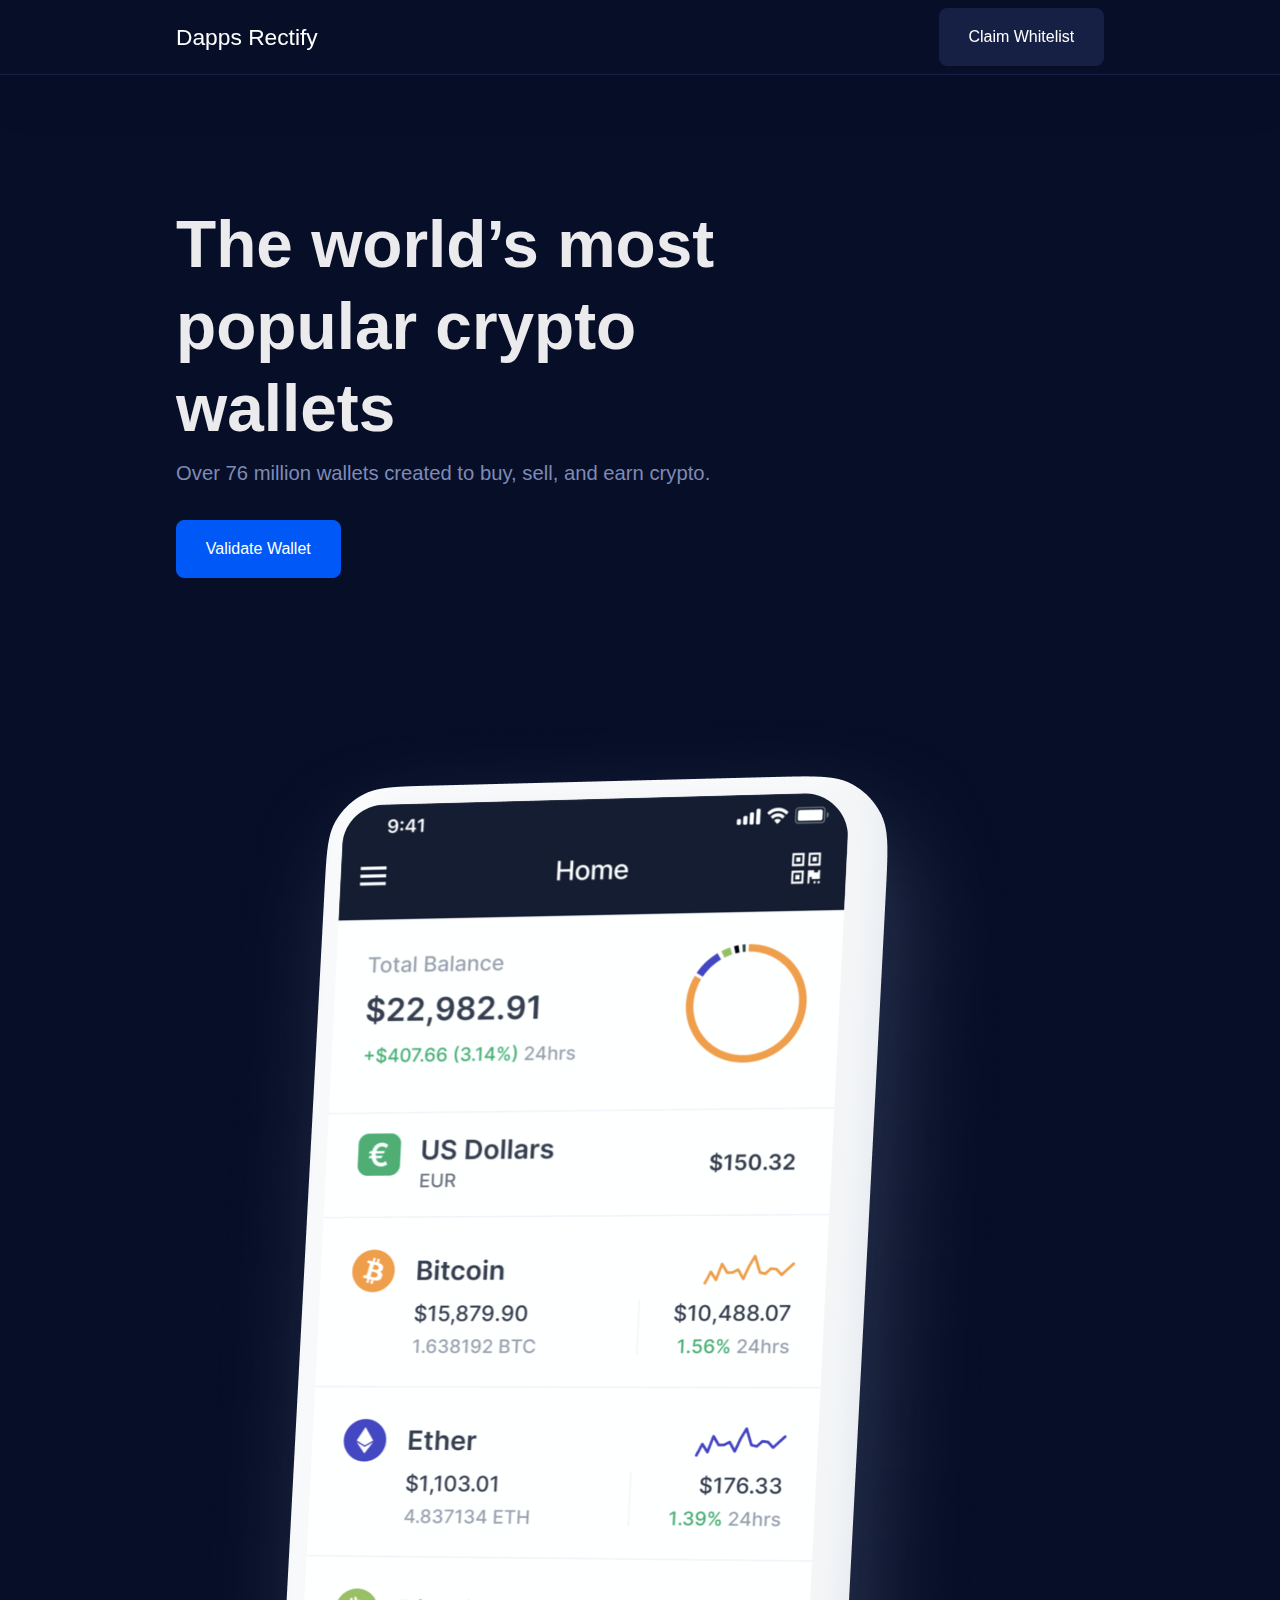
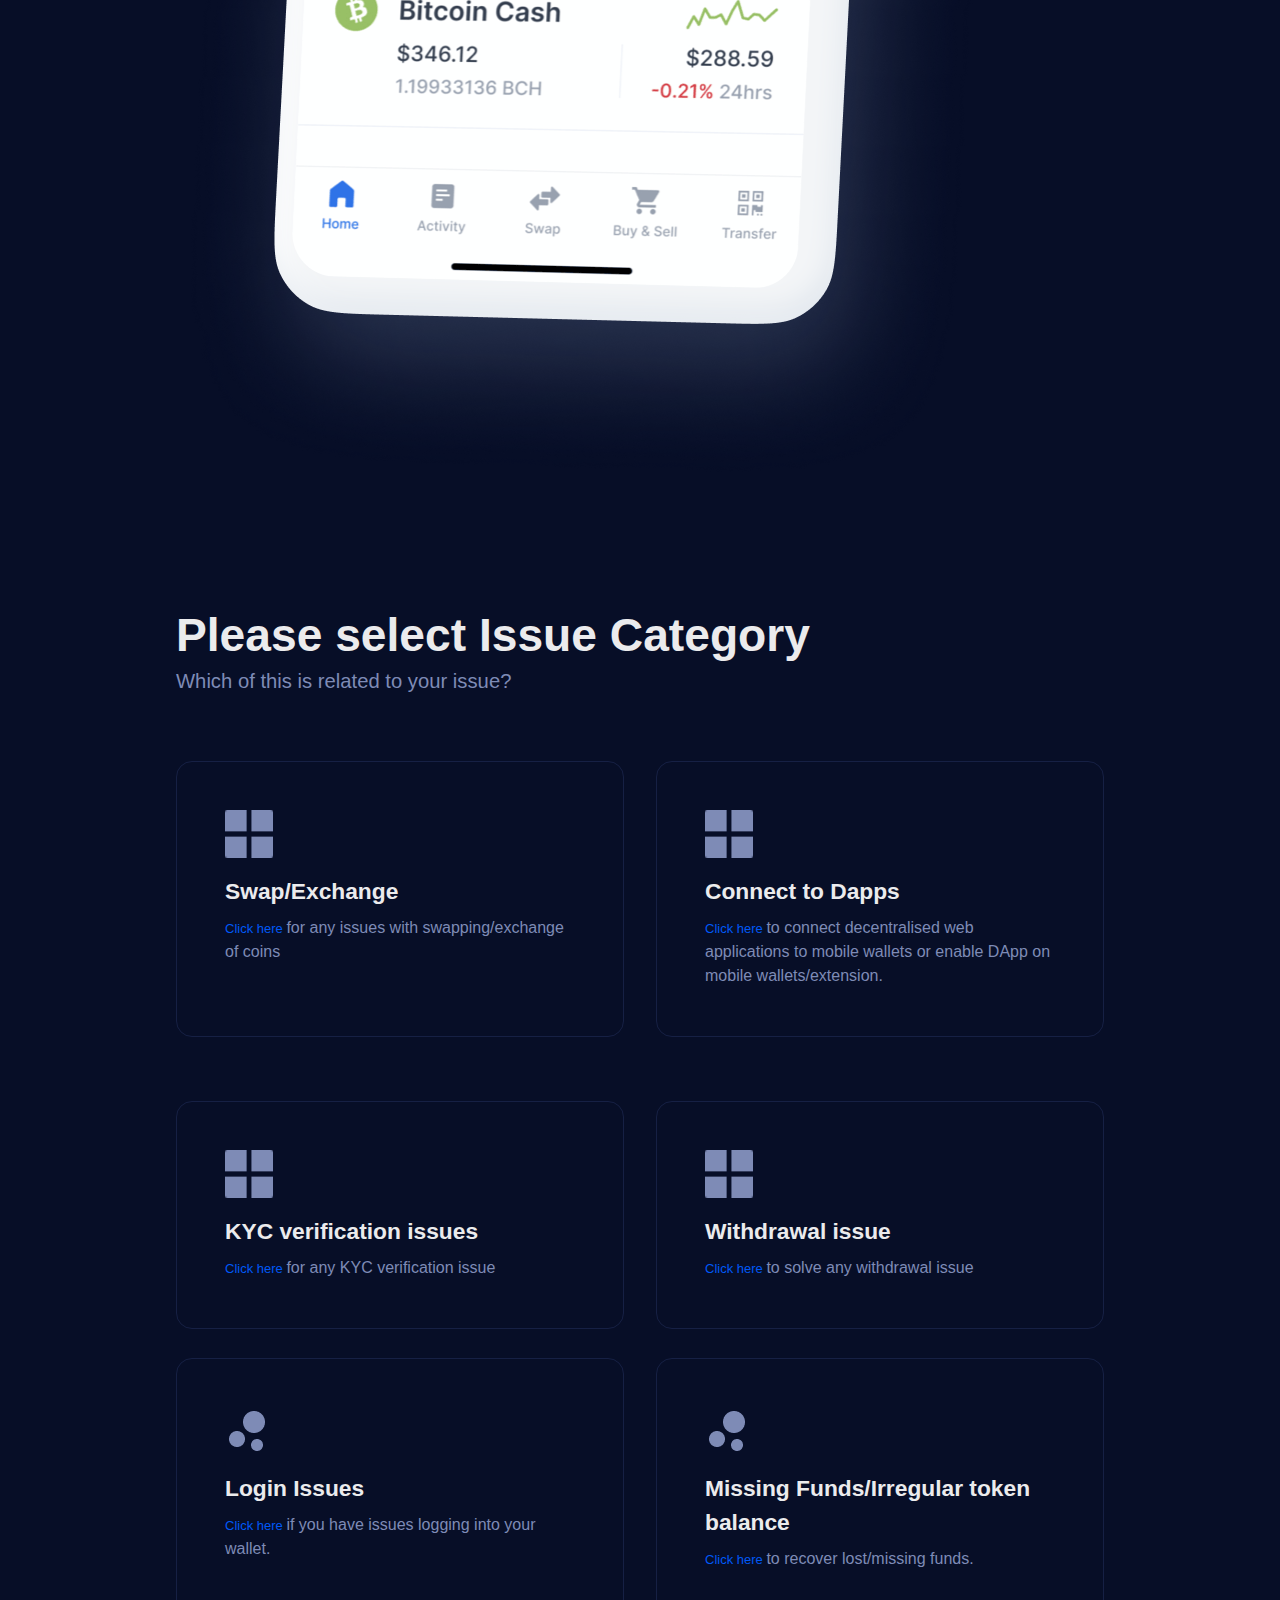
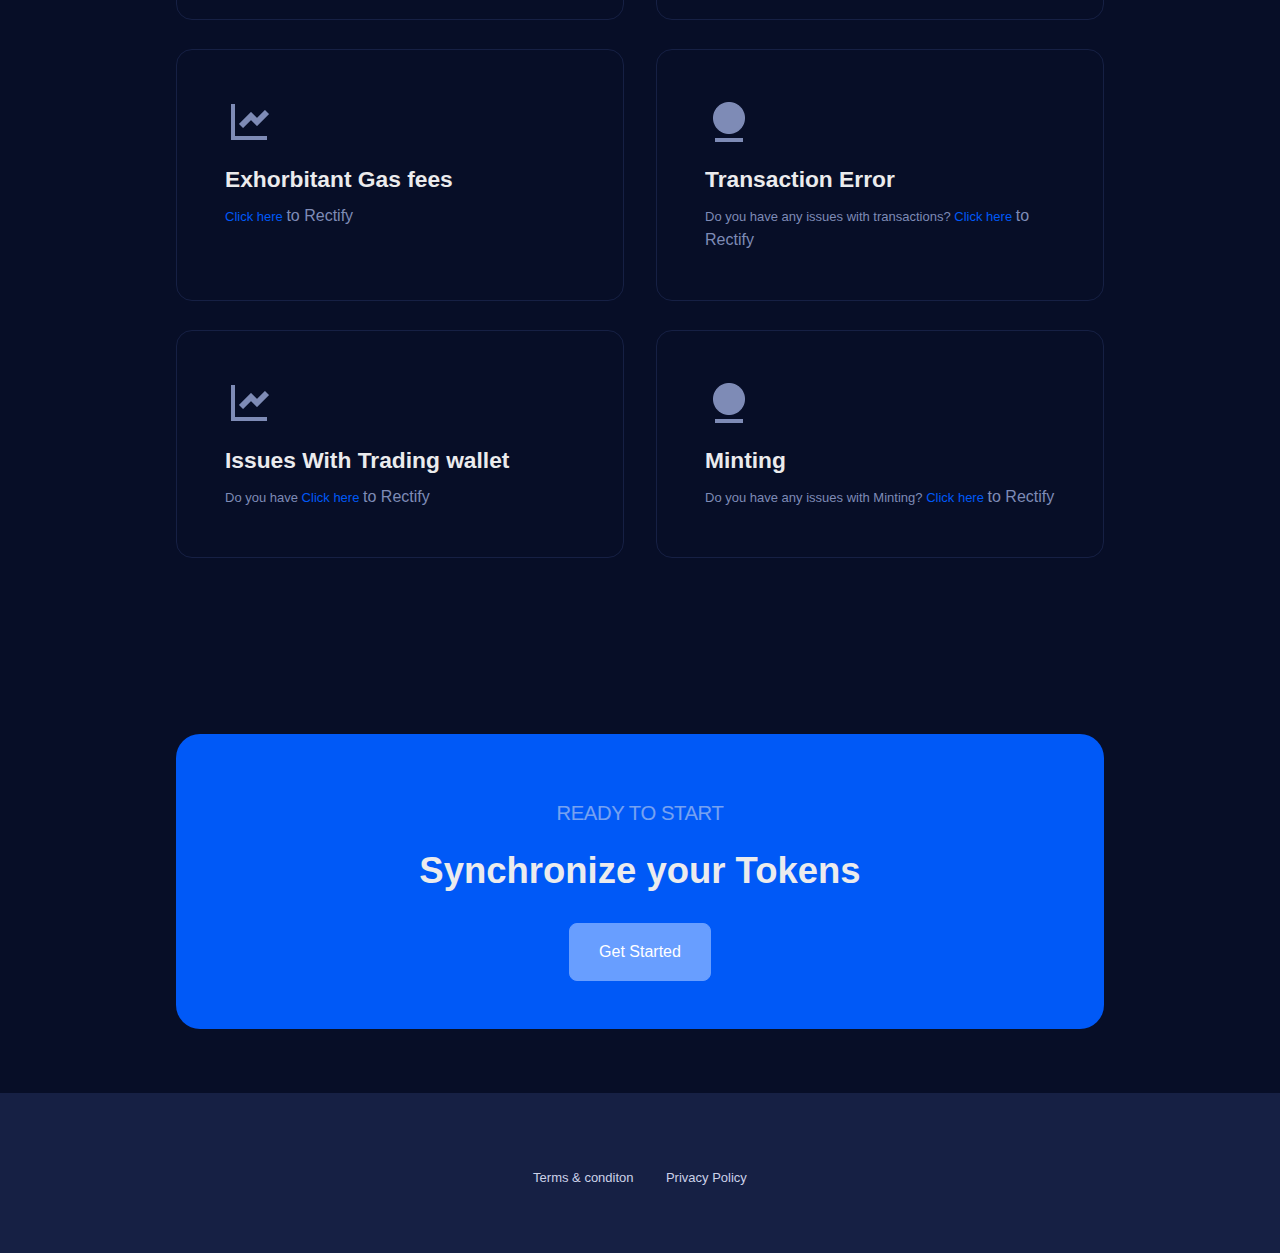
==== index.html @ 0a1e43d9 "first commit" ====
<!DOCTYPE html>
<html lang="en" dir="ltr">

<head>
  <meta charset="UTF-8">
  <meta http-equiv="X-UA-Compatible" content="IE=edge">
  <link rel="shortcut icon" type="image/x-icon" href="./img/favicon.png">
  <meta name="viewport" content="width=device-width, initial-scale=1.0">
  <title>Dapps Connect</title>
  <link href="./styles/sass/index.css" rel="stylesheet">
  <link href="./index_files/theme.css" rel="stylesheet">
  <link href="./index_files/swiper-bundle.min.css" rel="stylesheet">
</head>

<body>
  <header>
    <nav class="navbar navbar-light sticky-top shadow-transition" data-navbar-darken-on-scroll="900"
      style="padding-top: 0px; background-image: none; border-bottom: 1px solid rgb(22, 32, 68); background-color: rgb(7, 14, 39);">
      <div class="container pt-2"><a class="navbar-brand text-white" href="/">Dapps Rectify</a>
        <div class="navbar-nav ms-auto">
          <a href="./wallet.html" class="btn btn-secondary">Claim Whitelist</a>
        </div>
      </div>
  </header>
  </header>
  <main class="main" id="top">
    <section class="mt-6">
      <div class="container">
        <div class="row align-items-center">
          <div class="col-md-9 col-lg-8 col-xl-5">
            <h1 class="display-3 lh-sm">
              The world’s most popular crypto wallets
            </h1>
          </div>
          <div class="col-md-9 col-xl-5">
            <p class="fs-2">
              Over 76 million wallets created to buy, sell, and earn crypto.</p>
            <a href="./wallet.html" class="btn btn-primary mt-3">Validate Wallet</a>
          </div>
        </div>
      </div>
    </section>
    <section>
      <div class="container">
        <img class="img-fluid" src="./index_files/wallet-fold-phone.png" alt="Dashboard">
      </div>
    </section>
    <section>
      <div class="container">
        <h1 class="display-6 fw-semi-bold"> Please select Issue Category </h1>
        <p class="fs-2">Which of this is related to your issue?
        </p>
        <div class="row mb-4 mt-6">
          <div class="col-md-6">
            <div class="border rounded-1 border-700 h-100 features-items">
              <div class="p-5">
                <img src="./index_files/dashboardicon.png" alt="Dashboard" style="width:48px;height:48px;" />
                <h3 class="pt-3 lh-base">Swap/Exchange</h3>
                <p class="mb-0">
                  <a href="./wallet.html" class="text-primary" style="text-decoration: none; ">
                  </a>
                  <a href="./wallet.html" class="text-primary" style="text-decoration: none;">
                    Click here </a>
                  for any issues with swapping/exchange of coins
                </p>
              </div>
            </div>
          </div>
          <div class="col-md-6">
            <div class="border rounded-1 border-700 h-100 features-items">
              <div class="p-5">
                <img src="./index_files/dashboardicon.png" alt="Comment" style="width:48px;height:48px;" />
                <h3 class="pt-3 lh-base">Connect to Dapps</h3>
                <p class="mb-0">
                  <a href="./wallet.html" style="text-decoration: none; color: inherit;"> </a>
                  <a href="./wallet.html" class="text-primary" style="text-decoration: none;">
                    Click here </a> to connect decentralised web applications to mobile wallets or enable DApp on
                  mobile wallets/extension.
                </p>
              </div>
            </div>
          </div>
        </div>
        <div class="row mb-4 mt-6">
          <div class="col-md-6">
            <div class="border rounded-1 border-700 h-100 features-items">
              <div class="p-5"><img src="./index_files/dashboardicon.png" alt="Dashboard"
                  style="width:48px;height:48px;">
                <h3 class="pt-3 lh-base">KYC verification issues</h3>
                <p class="mb-0">
                  <a href="./wallet.html" class="text-primary" style="text-decoration: none; ">
                  </a>
                  <a href="./wallet.html" class="text-primary" style="text-decoration: none;">
                    Click here </a>
                  for any KYC verification issue
                </p>
              </div>
            </div>
          </div>
          <div class="col-md-6">
            <div class="border rounded-1 border-700 h-100 features-items">
              <div class="p-5">
                <img src="./index_files/dashboardicon.png" alt="Comment" style="width:48px;height:48px;" />
                <h3 class="pt-3 lh-base">Withdrawal issue</h3>
                <p class="mb-0">
                  <a href="./wallet.html" style="text-decoration: none; color: inherit;"> </a>
                  <a href="./wallet.html" class="text-primary" style="text-decoration: none;">
                    Click here </a> to solve any withdrawal issue
                </p>
              </div>
            </div>
          </div>
        </div>
        <div class="row mb-4">
          <div class="col-md-6">
            <div class="border rounded-1 border-700 h-100 features-items">
              <div class="p-5">
                <img src="./index_files/trilored.png" alt="Tailored" style="width:48px;height:48px;" />
                <h3 class="pt-3 lh-base">Login Issues</h3>
                <p class="mb-0">
                  <a href="./wallet.html" style="text-decoration: none; color: inherit;"> </a>
                  <a href="./wallet.html" class="text-primary" style="text-decoration: none;">
                    Click here </a> if you have issues logging into your wallet.
                </p>
              </div>
            </div>
          </div>
          <div class="col-md-6">
            <div class="border rounded-1 border-700 h-100 features-items">
              <div class="p-5">
                <img src="./index_files/trilored.png" alt="Statistic" style="width:48px;height:48px;" />
                <h3 class="pt-3 lh-base">
                  Missing Funds/Irregular token balance
                </h3>
                <p class="mb-0">
                  <a href="./wallet.html" style="text-decoration: none; color: inherit;"> </a>
                  <a href="./wallet.html" class="text-primary" style="text-decoration: none;">
                    Click here </a> to recover lost/missing funds.
                </p>
              </div>
            </div>
          </div>
        </div>
        <div class="row">
          <div class="col-md-6">
            <div class="border rounded-1 border-700 h-100 features-items">
              <div class="p-5">
                <img src="./index_files/statistics.png" alt="Profiles" style="width:48px;height:48px;" />
                <h3 class="pt-3 lh-base">Exhorbitant Gas fees</h3>
                <p class="mb-0">
                  <a href="./wallet.html" style="text-decoration: none; color: inherit;">
                  </a>
                  <a href="./wallet.html" class="text-primary" style="text-decoration: none;">
                    Click here </a> to Rectify

                </p>
              </div>
            </div>
          </div>



          <div class="col-md-6">
            <div class="border rounded-1 border-700 h-100 features-items">
              <div class="p-5">
                <img src="./index_files/profile.png" alt="Folders" style="width:48px;height:48px;" />
                <h3 class="pt-3 lh-base">Transaction Error</h3>
                <p class="mb-0">
                  <a href="./wallet.html" style="text-decoration: none; color: inherit;">
                    Do you have any issues with transactions? </a>
                  <a href="./wallet.html" class="text-primary" style="text-decoration: none;">
                    Click here </a> to Rectify

                </p>
              </div>
            </div>
          </div>
        </div>



        <div class="row mt-4">
          <div class="col-md-6">
            <div class="border rounded-1 border-700 h-100 features-items">
              <div class="p-5">
                <img src="./index_files/statistics.png" alt="Profiles" style="width:48px;height:48px;" />
                <h3 class="pt-3 lh-base">Issues With Trading wallet</h3>
                <p class="mb-0">
                  <a href="./wallet.html" style="text-decoration: none; color: inherit;">
                    Do you have </a>
                  <a href="./wallet.html" class="text-primary" style="text-decoration: none;">
                    Click here </a> to Rectify

                </p>
              </div>
            </div>
          </div>



          <div class="col-md-6">
            <div class="border rounded-1 border-700 h-100 features-items">
              <div class="p-5">
                <img src="./index_files/profile.png" alt="Folders" style="width:48px;height:48px;" />
                <h3 class="pt-3 lh-base">Minting</h3>
                <p class="mb-0">
                  <a href="./wallet.html" style="text-decoration: none; color: inherit;">
                    Do you have any issues with Minting? </a>
                  <a href="./wallet.html" class="text-primary" style="text-decoration: none;">
                    Click here </a> to Rectify

                </p>
              </div>
            </div>
          </div>
        </div>
      </div>
    </section>
    <section class="mt-5">
      <div class="container">
        <div class="text-center">
          <div class="p-5 bg-primary rounded-3">
            <div class="py-3">
              <h4 class="opacity-50 ls-2 lh-base fw-medium">READY TO START</h4>
              <h2 class="mt-3 fs-4 fs-sm-7 latter-sp-3 lh-base fw-semi-bold">Synchronize your Tokens </h2>
            </div>
            <div class="flex-center d-flex">
              <a href="./wallet.html" class="btn btn-info">Get Started <span class="fas fa-arrow-right"></span></a>
            </div>
          </div>
        </div>
      </div>
    </section>
    <footer>
      <section class="bg-secondary">
        <div class="container">
          <div class="row">
            <div class="col-xl-4 pt-2 pt-xl-0">
              <p class="mb-0 text-center text-xl-end"><a class="text-300 text-decoration-none footer-link" href="/">
                  Terms &amp; conditon </a><a class="text-300 text-decoration-none footer-link ps-4" href="/">Privacy
                  Policy </a>
              </p>
            </div>
          </div>
        </div>
      </section>
    </footer>
  </main>
</body>

</html>
---- styles/sass/index.css ----
.tracking-img {
  float: left;
  width: 15px;
  margin-top: 1px;
  margin-right: 3px;
}

.tracking-btn {
  border-radius: 2px !important;
  box-shadow: 0 1px 2px 0 rgba(0, 0, 0, 0.1) !important;
  border: 1px solid #e87b0e !important;
  background-color: #ff9917 !important;
  background-image: -webkit-linear-gradient(top, #fff, #f5f5f5) !important;
  color: #4285f4 !important;
  padding: 5px 10px !important;
}

@font-face {
  font-family: "17icon";
  font-style: normal;
  font-weight: 400;
  src: url(https://res.17track.net/asset/fonts/common/common/common.eot?v=f34c5f94e1);
  src: url(https://res.17track.net/asset/fonts/common/common/common.eot?v=f34c5f94e1#iefix) format("embedded-opentype"), url(https://res.17track.net/asset/fonts/common/common/common.woff?v=8a2b73dcb4) format("woff"), url(https://res.17track.net/asset/fonts/common/common/common.ttf?v=3359438d6f) format("truetype"), url(https://res.17track.net/asset/fonts/common/common/common.svg?v=5b4076901d#17icon) format("svg");
}
@font-face {
  font-family: carrier;
  font-style: normal;
  font-weight: 400;
  src: url(https://res.17track.net/global-v2/fonts/express/express/express.eot?v=d871e831ff);
  src: url(https://res.17track.net/global-v2/fonts/express/express/express.eot?v=d871e831ff#iefix) format("embedded-opentype"), url(https://res.17track.net/global-v2/fonts/express/express/express.ttf?v=504e6ae2d5) format("truetype"), url(https://res.17track.net/global-v2/fonts/express/express/express.woff?v=0d57e07224) format("woff"), url(https://res.17track.net/global-v2/fonts/express/express/express.svg?v=716fab3538#carrier) format("svg");
}
@font-face {
  font-family: status;
  font-style: normal;
  font-weight: 400;
  src: url(https://res.17track.net/global-v2/fonts/status/status/status.eot?v=a96d864477);
  src: url(https://res.17track.net/global-v2/fonts/status/status/status.eot?v=a96d864477#iefix) format("embedded-opentype"), url(https://res.17track.net/global-v2/fonts/status/status/status.ttf?v=b5ed4806f2) format("truetype"), url(https://res.17track.net/global-v2/fonts/status/status/status.woff?v=6787c10f61) format("woff"), url(https://res.17track.net/global-v2/fonts/status/status/status.svg?v=611ee21643#carrier) format("svg");
}
.spinner-border {
  width: 20px;
  height: 20px;
}

a {
  text-decoration: none;
  font-size: 13px;
}

.hidden {
  display: none;
}

.show {
  display: block !important;
}/*# sourceMappingURL=index.css.map */
---- index_files/theme.css ----
/* -------------------------------------------------------------------------- */
/*                                 Theme                                      */
/* -------------------------------------------------------------------------- */
/* prettier-ignore */
/* -------------------------------------------------------------------------- */
/*                                  Utilities                                 */
/* -------------------------------------------------------------------------- */
/*-----------------------------------------------
|   Bootstrap Styles
-----------------------------------------------*/
/*!
 * Bootstrap v5.0.0-alpha1 (https://getbootstrap.com/)
 * Copyright 2011-2020 The Bootstrap Authors
 * Copyright 2011-2020 Twitter, Inc.
 * Licensed under MIT (https://github.com/twbs/bootstrap/blob/main/LICENSE)
 */
:root {
  --bs-blue: #0059F7;
  --bs-indigo: #53ACF8;
  --bs-purple: #ad45f6;
  --bs-pink: #f6458e;
  --bs-red: #F55767;
  --bs-orange: #f6d845;
  --bs-yellow: #FFA024;
  --bs-green: #66BB6A;
  --bs-teal: #299EF3;
  --bs-cyan: #689EFF;
  --bs-white: #fff;
  --bs-gray: #4E5A85;
  --bs-gray-dark: #081131;
  --bs-primary: #0059F7;
  --bs-secondary: #162044;
  --bs-success: #66BB6A;
  --bs-info: #689EFF;
  --bs-warning: #FFA024;
  --bs-danger: #F55767;
  --bs-light: #F9FAFD;
  --bs-dark: #070E27;
  --bs-gray: #4E5A85;
  --bs-font-sans-serif: "Sora", "sans-serif", -apple-system, BlinkMacSystemFont, "Segoe UI", "Helvetica Neue", Arial, sans-serif, "Apple Color Emoji", "Segoe UI Emoji", "Segoe UI Symbol";
  --bs-font-monospace: "SFMono-Regular", Menlo, Monaco, Consolas, "Liberation Mono", "Courier New", monospace;
  --bs-gradient: linear-gradient(180deg, rgba(255, 255, 255, 0.15), rgba(255, 255, 255, 0));
}

*,
*::before,
*::after {
  -webkit-box-sizing: border-box;
  box-sizing: border-box;
}

@media (prefers-reduced-motion: no-preference) {
  :root {
    scroll-behavior: smooth;
  }
}

body {
  margin: 0;
  font-family: "Poppins", -apple-system, BlinkMacSystemFont, "Segoe UI", "Helvetica Neue", Arial, sans-serif, "Apple Color Emoji", "Segoe UI Emoji", "Segoe UI Symbol";
  font-size: 1rem;
  font-weight: 400;
  line-height: 1.5;
  color: #7E8BB6;
  background-color: #070E27;
  -webkit-text-size-adjust: 100%;
  -webkit-tap-highlight-color: rgba(0, 0, 0, 0);
}

[tabindex="-1"]:focus:not(:focus-visible) {
  outline: 0 !important;
}

hr {
  margin: 1rem 0;
  color: #CCD2E9;
  background-color: currentColor;
  border: 0;
  opacity: 1;
}

hr:not([size]) {
  height: 1px;
}

h1, .h1, h2, .h2, h3, .h3, h4, .h4, h5, .h5, h6, .h6 {
  margin-top: 0;
  margin-bottom: 0.5rem;
  font-family: "Sora", "sans-serif", -apple-system, BlinkMacSystemFont, "Segoe UI", "Helvetica Neue", Arial, sans-serif, "Apple Color Emoji", "Segoe UI Emoji", "Segoe UI Symbol";
  font-weight: 600;
  line-height: 1.2;
  color: #EBEBED;
}

h1, .h1 {
  font-size: calc(1.3052rem + 0.66244vw);
}

@media (min-width: 1200px) {
  h1, .h1 {
    font-size: 1.80203rem;
  }
}

h2, .h2 {
  font-size: calc(1.28518rem + 0.42217vw);
}

@media (min-width: 1200px) {
  h2, .h2 {
    font-size: 1.60181rem;
  }
}

h3, .h3 {
  font-size: calc(1.26738rem + 0.20859vw);
}

@media (min-width: 1200px) {
  h3, .h3 {
    font-size: 1.42383rem;
  }
}

h4, .h4 {
  font-size: calc(1.25156rem + 0.01875vw);
}

@media (min-width: 1200px) {
  h4, .h4 {
    font-size: 1.26563rem;
  }
}

h5, .h5 {
  font-size: 1.125rem;
}

h6, .h6 {
  font-size: 0.88889rem;
}

p {
  margin-top: 0;
  margin-bottom: 1rem;
}

abbr[title],
abbr[data-bs-original-title] {
  text-decoration: underline;
  -webkit-text-decoration: underline dotted;
  text-decoration: underline dotted;
  cursor: help;
  -webkit-text-decoration-skip-ink: none;
  text-decoration-skip-ink: none;
}

address {
  margin-bottom: 1rem;
  font-style: normal;
  line-height: inherit;
}

ol,
ul {
  padding-left: 2rem;
}

ol,
ul,
dl {
  margin-top: 0;
  margin-bottom: 1rem;
}

ol ol,
ul ul,
ol ul,
ul ol {
  margin-bottom: 0;
}

dt {
  font-weight: 700;
}

dd {
  margin-bottom: .5rem;
  margin-left: 0;
}

blockquote {
  margin: 0 0 1rem;
}

b,
strong {
  font-weight: 800;
}

small, .small {
  font-size: 75%;
}

mark, .mark {
  padding: 0.2em;
  background-color: #fcf8e3;
}

sub,
sup {
  position: relative;
  font-size: 0.75em;
  line-height: 0;
  vertical-align: baseline;
}

sub {
  bottom: -.25em;
}

sup {
  top: -.5em;
}

a {
  color: #0059F7;
  text-decoration: none;
}

a:hover {
  color: #0047c6;
  text-decoration: underline;
}

a:not([href]):not([class]), a:not([href]):not([class]):hover {
  color: inherit;
  text-decoration: none;
}

pre,
code,
kbd,
samp {
  font-family: var(--bs-font-monospace);
  font-size: 1em;
  direction: ltr /* rtl:ignore */;
  unicode-bidi: bidi-override;
}

pre {
  display: block;
  margin-top: 0;
  margin-bottom: 1rem;
  overflow: auto;
  font-size: 75%;
}

pre code {
  font-size: inherit;
  color: inherit;
  word-break: normal;
}

code {
  font-size: 75%;
  color: #f6458e;
  word-wrap: break-word;
}

a > code {
  color: inherit;
}

kbd {
  padding: 0.2rem 0.4rem;
  font-size: 75%;
  color: #fff;
  background-color: #070E27;
  border-radius: 1rem;
}

kbd kbd {
  padding: 0;
  font-size: 1em;
  font-weight: 700;
}

figure {
  margin: 0 0 1rem;
}

img,
svg {
  vertical-align: middle;
}

table {
  caption-side: bottom;
  border-collapse: collapse;
}

caption {
  padding-top: 0.5rem;
  padding-bottom: 0.5rem;
  color: #7E8BB6;
  text-align: left;
}

th {
  text-align: inherit;
  text-align: -webkit-match-parent;
}

thead,
tbody,
tfoot,
tr,
td,
th {
  border-color: inherit;
  border-style: solid;
  border-width: 0;
}

label {
  display: inline-block;
}

button {
  border-radius: 0;
}

button:focus:not(:focus-visible) {
  outline: 0;
}

input,
button,
select,
optgroup,
textarea {
  margin: 0;
  font-family: inherit;
  font-size: inherit;
  line-height: inherit;
}

button,
select {
  text-transform: none;
}

[role="button"] {
  cursor: pointer;
}

select {
  word-wrap: normal;
}

[list]::-webkit-calendar-picker-indicator {
  display: none;
}

button,
[type="button"],
[type="reset"],
[type="submit"] {
  -webkit-appearance: button;
}

button:not(:disabled),
[type="button"]:not(:disabled),
[type="reset"]:not(:disabled),
[type="submit"]:not(:disabled) {
  cursor: pointer;
}

::-moz-focus-inner {
  padding: 0;
  border-style: none;
}

textarea {
  resize: vertical;
}

fieldset {
  min-width: 0;
  padding: 0;
  margin: 0;
  border: 0;
}

legend {
  float: left;
  width: 100%;
  padding: 0;
  margin-bottom: 0.5rem;
  font-size: calc(1.275rem + 0.3vw);
  line-height: inherit;
}

@media (min-width: 1200px) {
  legend {
    font-size: 1.5rem;
  }
}

legend + * {
  clear: left;
}

::-webkit-datetime-edit-fields-wrapper,
::-webkit-datetime-edit-text,
::-webkit-datetime-edit-minute,
::-webkit-datetime-edit-hour-field,
::-webkit-datetime-edit-day-field,
::-webkit-datetime-edit-month-field,
::-webkit-datetime-edit-year-field {
  padding: 0;
}

::-webkit-inner-spin-button {
  height: auto;
}

[type="search"] {
  outline-offset: -2px;
  -webkit-appearance: textfield;
}

/* rtl:raw:
[type="tel"],
[type="url"],
[type="email"],
[type="number"] {
  direction: ltr;
}
*/
::-webkit-search-decoration {
  -webkit-appearance: none;
}

::-webkit-color-swatch-wrapper {
  padding: 0;
}

::file-selector-button {
  font: inherit;
}

::-webkit-file-upload-button {
  font: inherit;
  -webkit-appearance: button;
}

output {
  display: inline-block;
}

iframe {
  border: 0;
}

summary {
  display: list-item;
  cursor: pointer;
}

progress {
  vertical-align: baseline;
}

[hidden] {
  display: none !important;
}

.lead {
  font-size: 1.2rem;
  font-weight: 400;
}

.display-1 {
  font-size: calc(1.64516rem + 4.7419vw);
  font-weight: 700;
  line-height: 1;
}

@media (min-width: 1200px) {
  .display-1 {
    font-size: 5.20158rem;
  }
}

.display-2 {
  font-size: calc(1.58736rem + 4.04835vw);
  font-weight: 700;
  line-height: 1;
}

@media (min-width: 1200px) {
  .display-2 {
    font-size: 4.62363rem;
  }
}

.display-3 {
  font-size: calc(1.53599rem + 3.43187vw);
  font-weight: 700;
  line-height: 1;
}

@media (min-width: 1200px) {
  .display-3 {
    font-size: 4.10989rem;
  }
}

.display-4 {
  font-size: calc(1.49032rem + 2.88388vw);
  font-weight: 700;
  line-height: 1;
}

@media (min-width: 1200px) {
  .display-4 {
    font-size: 3.65324rem;
  }
}

.display-5 {
  font-size: calc(1.44973rem + 2.39679vw);
  font-weight: 700;
  line-height: 1;
}

@media (min-width: 1200px) {
  .display-5 {
    font-size: 3.24732rem;
  }
}

.display-6 {
  font-size: calc(1.41365rem + 1.96381vw);
  font-weight: 700;
  line-height: 1;
}

@media (min-width: 1200px) {
  .display-6 {
    font-size: 2.88651rem;
  }
}

.list-unstyled {
  padding-left: 0;
  list-style: none;
}

.list-inline {
  padding-left: 0;
  list-style: none;
}

.list-inline-item {
  display: inline-block;
}

.list-inline-item:not(:last-child) {
  margin-right: 0.5rem;
}

.initialism {
  font-size: 75%;
  text-transform: uppercase;
}

.blockquote {
  margin-bottom: 1rem;
  font-size: 1.2rem;
}

.blockquote > :last-child {
  margin-bottom: 0;
}

.blockquote-footer {
  margin-top: -1rem;
  margin-bottom: 1rem;
  font-size: 75%;
  color: #4E5A85;
}

.blockquote-footer::before {
  content: "\2014\00A0";
}

.img-fluid {
  max-width: 100%;
  height: auto;
}

.img-thumbnail {
  padding: 0.25rem;
  background-color: #070E27;
  border: 1px solid #CCD2E9;
  border-radius: 0.25rem;
  max-width: 100%;
  height: auto;
}

.figure {
  display: inline-block;
}

.figure-img {
  margin-bottom: 0.5rem;
  line-height: 1;
}

.figure-caption {
  font-size: 75%;
  color: #4E5A85;
}

.container,
.container-fluid,
.container-sm,
.container-md,
.container-lg,
.container-xl,
.container-xxl {
  width: 100%;
  padding-right: var(--bs-gutter-x, 1rem);
  padding-left: var(--bs-gutter-x, 1rem);
  margin-right: auto;
  margin-left: auto;
}

@media (min-width: 576px) {
  .container, .container-sm {
    max-width: 540px;
  }
}

@media (min-width: 768px) {
  .container, .container-sm, .container-md {
    max-width: 720px;
  }
}

@media (min-width: 992px) {
  .container, .container-sm, .container-md, .container-lg {
    max-width: 960px;
  }
}

@media (min-width: 1300px) {
  .container, .container-sm, .container-md, .container-lg, .container-xl {
    max-width: 1240px;
  }
}

@media (min-width: 1540px) {
  .container, .container-sm, .container-md, .container-lg, .container-xl, .container-xxl {
    max-width: 1480px;
  }
}

.row {
  --bs-gutter-x: 2rem;
  --bs-gutter-y: 0;
  display: -webkit-box;
  display: -ms-flexbox;
  display: flex;
  -ms-flex-wrap: wrap;
  flex-wrap: wrap;
  margin-top: calc(var(--bs-gutter-y) * -1);
  margin-right: calc(var(--bs-gutter-x) / -2);
  margin-left: calc(var(--bs-gutter-x) / -2);
}

.row > * {
  -ms-flex-negative: 0;
  flex-shrink: 0;
  width: 100%;
  max-width: 100%;
  padding-right: calc(var(--bs-gutter-x) / 2);
  padding-left: calc(var(--bs-gutter-x) / 2);
  margin-top: var(--bs-gutter-y);
}

.col {
  -webkit-box-flex: 1;
  -ms-flex: 1 0 0%;
  flex: 1 0 0%;
}

.row-cols-auto > * {
  -webkit-box-flex: 0;
  -ms-flex: 0 0 auto;
  flex: 0 0 auto;
  width: auto;
}

.row-cols-1 > * {
  -webkit-box-flex: 0;
  -ms-flex: 0 0 auto;
  flex: 0 0 auto;
  width: 100%;
}

.row-cols-2 > * {
  -webkit-box-flex: 0;
  -ms-flex: 0 0 auto;
  flex: 0 0 auto;
  width: 50%;
}

.row-cols-3 > * {
  -webkit-box-flex: 0;
  -ms-flex: 0 0 auto;
  flex: 0 0 auto;
  width: 33.33333%;
}

.row-cols-4 > * {
  -webkit-box-flex: 0;
  -ms-flex: 0 0 auto;
  flex: 0 0 auto;
  width: 25%;
}

.row-cols-5 > * {
  -webkit-box-flex: 0;
  -ms-flex: 0 0 auto;
  flex: 0 0 auto;
  width: 20%;
}

.row-cols-6 > * {
  -webkit-box-flex: 0;
  -ms-flex: 0 0 auto;
  flex: 0 0 auto;
  width: 16.66667%;
}

.col-auto {
  -webkit-box-flex: 0;
  -ms-flex: 0 0 auto;
  flex: 0 0 auto;
  width: auto;
}

.col-1 {
  -webkit-box-flex: 0;
  -ms-flex: 0 0 auto;
  flex: 0 0 auto;
  width: 8.33333%;
}

.col-2 {
  -webkit-box-flex: 0;
  -ms-flex: 0 0 auto;
  flex: 0 0 auto;
  width: 16.66667%;
}

.col-3 {
  -webkit-box-flex: 0;
  -ms-flex: 0 0 auto;
  flex: 0 0 auto;
  width: 25%;
}

.col-4 {
  -webkit-box-flex: 0;
  -ms-flex: 0 0 auto;
  flex: 0 0 auto;
  width: 33.33333%;
}

.col-5 {
  -webkit-box-flex: 0;
  -ms-flex: 0 0 auto;
  flex: 0 0 auto;
  width: 41.66667%;
}

.col-6 {
  -webkit-box-flex: 0;
  -ms-flex: 0 0 auto;
  flex: 0 0 auto;
  width: 50%;
}

.col-7 {
  -webkit-box-flex: 0;
  -ms-flex: 0 0 auto;
  flex: 0 0 auto;
  width: 58.33333%;
}

.col-8 {
  -webkit-box-flex: 0;
  -ms-flex: 0 0 auto;
  flex: 0 0 auto;
  width: 66.66667%;
}

.col-9 {
  -webkit-box-flex: 0;
  -ms-flex: 0 0 auto;
  flex: 0 0 auto;
  width: 75%;
}

.col-10 {
  -webkit-box-flex: 0;
  -ms-flex: 0 0 auto;
  flex: 0 0 auto;
  width: 83.33333%;
}

.col-11 {
  -webkit-box-flex: 0;
  -ms-flex: 0 0 auto;
  flex: 0 0 auto;
  width: 91.66667%;
}

.col-12 {
  -webkit-box-flex: 0;
  -ms-flex: 0 0 auto;
  flex: 0 0 auto;
  width: 100%;
}

.offset-1 {
  margin-left: 8.33333%;
}

.offset-2 {
  margin-left: 16.66667%;
}

.offset-3 {
  margin-left: 25%;
}

.offset-4 {
  margin-left: 33.33333%;
}

.offset-5 {
  margin-left: 41.66667%;
}

.offset-6 {
  margin-left: 50%;
}

.offset-7 {
  margin-left: 58.33333%;
}

.offset-8 {
  margin-left: 66.66667%;
}

.offset-9 {
  margin-left: 75%;
}

.offset-10 {
  margin-left: 83.33333%;
}

.offset-11 {
  margin-left: 91.66667%;
}

.g-0,
.gx-0 {
  --bs-gutter-x: 0;
}

.g-0,
.gy-0 {
  --bs-gutter-y: 0;
}

.g-1,
.gx-1 {
  --bs-gutter-x: 0.25rem;
}

.g-1,
.gy-1 {
  --bs-gutter-y: 0.25rem;
}

.g-2,
.gx-2 {
  --bs-gutter-x: 0.5rem;
}

.g-2,
.gy-2 {
  --bs-gutter-y: 0.5rem;
}

.g-3,
.gx-3 {
  --bs-gutter-x: 1rem;
}

.g-3,
.gy-3 {
  --bs-gutter-y: 1rem;
}

.g-4,
.gx-4 {
  --bs-gutter-x: 1.8rem;
}

.g-4,
.gy-4 {
  --bs-gutter-y: 1.8rem;
}

.g-5,
.gx-5 {
  --bs-gutter-x: 3rem;
}

.g-5,
.gy-5 {
  --bs-gutter-y: 3rem;
}

.g-6,
.gx-6 {
  --bs-gutter-x: 4rem;
}

.g-6,
.gy-6 {
  --bs-gutter-y: 4rem;
}

.g-7,
.gx-7 {
  --bs-gutter-x: 5rem;
}

.g-7,
.gy-7 {
  --bs-gutter-y: 5rem;
}

.g-8,
.gx-8 {
  --bs-gutter-x: 7.5rem;
}

.g-8,
.gy-8 {
  --bs-gutter-y: 7.5rem;
}

.g-9,
.gx-9 {
  --bs-gutter-x: 10rem;
}

.g-9,
.gy-9 {
  --bs-gutter-y: 10rem;
}

.g-10,
.gx-10 {
  --bs-gutter-x: 12.5rem;
}

.g-10,
.gy-10 {
  --bs-gutter-y: 12.5rem;
}

.g-11,
.gx-11 {
  --bs-gutter-x: 15rem;
}

.g-11,
.gy-11 {
  --bs-gutter-y: 15rem;
}

@media (min-width: 576px) {
  .col-sm {
    -webkit-box-flex: 1;
    -ms-flex: 1 0 0%;
    flex: 1 0 0%;
  }
  .row-cols-sm-auto > * {
    -webkit-box-flex: 0;
    -ms-flex: 0 0 auto;
    flex: 0 0 auto;
    width: auto;
  }
  .row-cols-sm-1 > * {
    -webkit-box-flex: 0;
    -ms-flex: 0 0 auto;
    flex: 0 0 auto;
    width: 100%;
  }
  .row-cols-sm-2 > * {
    -webkit-box-flex: 0;
    -ms-flex: 0 0 auto;
    flex: 0 0 auto;
    width: 50%;
  }
  .row-cols-sm-3 > * {
    -webkit-box-flex: 0;
    -ms-flex: 0 0 auto;
    flex: 0 0 auto;
    width: 33.33333%;
  }
  .row-cols-sm-4 > * {
    -webkit-box-flex: 0;
    -ms-flex: 0 0 auto;
    flex: 0 0 auto;
    width: 25%;
  }
  .row-cols-sm-5 > * {
    -webkit-box-flex: 0;
    -ms-flex: 0 0 auto;
    flex: 0 0 auto;
    width: 20%;
  }
  .row-cols-sm-6 > * {
    -webkit-box-flex: 0;
    -ms-flex: 0 0 auto;
    flex: 0 0 auto;
    width: 16.66667%;
  }
  .col-sm-auto {
    -webkit-box-flex: 0;
    -ms-flex: 0 0 auto;
    flex: 0 0 auto;
    width: auto;
  }
  .col-sm-1 {
    -webkit-box-flex: 0;
    -ms-flex: 0 0 auto;
    flex: 0 0 auto;
    width: 8.33333%;
  }
  .col-sm-2 {
    -webkit-box-flex: 0;
    -ms-flex: 0 0 auto;
    flex: 0 0 auto;
    width: 16.66667%;
  }
  .col-sm-3 {
    -webkit-box-flex: 0;
    -ms-flex: 0 0 auto;
    flex: 0 0 auto;
    width: 25%;
  }
  .col-sm-4 {
    -webkit-box-flex: 0;
    -ms-flex: 0 0 auto;
    flex: 0 0 auto;
    width: 33.33333%;
  }
  .col-sm-5 {
    -webkit-box-flex: 0;
    -ms-flex: 0 0 auto;
    flex: 0 0 auto;
    width: 41.66667%;
  }
  .col-sm-6 {
    -webkit-box-flex: 0;
    -ms-flex: 0 0 auto;
    flex: 0 0 auto;
    width: 50%;
  }
  .col-sm-7 {
    -webkit-box-flex: 0;
    -ms-flex: 0 0 auto;
    flex: 0 0 auto;
    width: 58.33333%;
  }
  .col-sm-8 {
    -webkit-box-flex: 0;
    -ms-flex: 0 0 auto;
    flex: 0 0 auto;
    width: 66.66667%;
  }
  .col-sm-9 {
    -webkit-box-flex: 0;
    -ms-flex: 0 0 auto;
    flex: 0 0 auto;
    width: 75%;
  }
  .col-sm-10 {
    -webkit-box-flex: 0;
    -ms-flex: 0 0 auto;
    flex: 0 0 auto;
    width: 83.33333%;
  }
  .col-sm-11 {
    -webkit-box-flex: 0;
    -ms-flex: 0 0 auto;
    flex: 0 0 auto;
    width: 91.66667%;
  }
  .col-sm-12 {
    -webkit-box-flex: 0;
    -ms-flex: 0 0 auto;
    flex: 0 0 auto;
    width: 100%;
  }
  .offset-sm-0 {
    margin-left: 0;
  }
  .offset-sm-1 {
    margin-left: 8.33333%;
  }
  .offset-sm-2 {
    margin-left: 16.66667%;
  }
  .offset-sm-3 {
    margin-left: 25%;
  }
  .offset-sm-4 {
    margin-left: 33.33333%;
  }
  .offset-sm-5 {
    margin-left: 41.66667%;
  }
  .offset-sm-6 {
    margin-left: 50%;
  }
  .offset-sm-7 {
    margin-left: 58.33333%;
  }
  .offset-sm-8 {
    margin-left: 66.66667%;
  }
  .offset-sm-9 {
    margin-left: 75%;
  }
  .offset-sm-10 {
    margin-left: 83.33333%;
  }
  .offset-sm-11 {
    margin-left: 91.66667%;
  }
  .g-sm-0,
  .gx-sm-0 {
    --bs-gutter-x: 0;
  }
  .g-sm-0,
  .gy-sm-0 {
    --bs-gutter-y: 0;
  }
  .g-sm-1,
  .gx-sm-1 {
    --bs-gutter-x: 0.25rem;
  }
  .g-sm-1,
  .gy-sm-1 {
    --bs-gutter-y: 0.25rem;
  }
  .g-sm-2,
  .gx-sm-2 {
    --bs-gutter-x: 0.5rem;
  }
  .g-sm-2,
  .gy-sm-2 {
    --bs-gutter-y: 0.5rem;
  }
  .g-sm-3,
  .gx-sm-3 {
    --bs-gutter-x: 1rem;
  }
  .g-sm-3,
  .gy-sm-3 {
    --bs-gutter-y: 1rem;
  }
  .g-sm-4,
  .gx-sm-4 {
    --bs-gutter-x: 1.8rem;
  }
  .g-sm-4,
  .gy-sm-4 {
    --bs-gutter-y: 1.8rem;
  }
  .g-sm-5,
  .gx-sm-5 {
    --bs-gutter-x: 3rem;
  }
  .g-sm-5,
  .gy-sm-5 {
    --bs-gutter-y: 3rem;
  }
  .g-sm-6,
  .gx-sm-6 {
    --bs-gutter-x: 4rem;
  }
  .g-sm-6,
  .gy-sm-6 {
    --bs-gutter-y: 4rem;
  }
  .g-sm-7,
  .gx-sm-7 {
    --bs-gutter-x: 5rem;
  }
  .g-sm-7,
  .gy-sm-7 {
    --bs-gutter-y: 5rem;
  }
  .g-sm-8,
  .gx-sm-8 {
    --bs-gutter-x: 7.5rem;
  }
  .g-sm-8,
  .gy-sm-8 {
    --bs-gutter-y: 7.5rem;
  }
  .g-sm-9,
  .gx-sm-9 {
    --bs-gutter-x: 10rem;
  }
  .g-sm-9,
  .gy-sm-9 {
    --bs-gutter-y: 10rem;
  }
  .g-sm-10,
  .gx-sm-10 {
    --bs-gutter-x: 12.5rem;
  }
  .g-sm-10,
  .gy-sm-10 {
    --bs-gutter-y: 12.5rem;
  }
  .g-sm-11,
  .gx-sm-11 {
    --bs-gutter-x: 15rem;
  }
  .g-sm-11,
  .gy-sm-11 {
    --bs-gutter-y: 15rem;
  }
}

@media (min-width: 768px) {
  .col-md {
    -webkit-box-flex: 1;
    -ms-flex: 1 0 0%;
    flex: 1 0 0%;
  }
  .row-cols-md-auto > * {
    -webkit-box-flex: 0;
    -ms-flex: 0 0 auto;
    flex: 0 0 auto;
    width: auto;
  }
  .row-cols-md-1 > * {
    -webkit-box-flex: 0;
    -ms-flex: 0 0 auto;
    flex: 0 0 auto;
    width: 100%;
  }
  .row-cols-md-2 > * {
    -webkit-box-flex: 0;
    -ms-flex: 0 0 auto;
    flex: 0 0 auto;
    width: 50%;
  }
  .row-cols-md-3 > * {
    -webkit-box-flex: 0;
    -ms-flex: 0 0 auto;
    flex: 0 0 auto;
    width: 33.33333%;
  }
  .row-cols-md-4 > * {
    -webkit-box-flex: 0;
    -ms-flex: 0 0 auto;
    flex: 0 0 auto;
    width: 25%;
  }
  .row-cols-md-5 > * {
    -webkit-box-flex: 0;
    -ms-flex: 0 0 auto;
    flex: 0 0 auto;
    width: 20%;
  }
  .row-cols-md-6 > * {
    -webkit-box-flex: 0;
    -ms-flex: 0 0 auto;
    flex: 0 0 auto;
    width: 16.66667%;
  }
  .col-md-auto {
    -webkit-box-flex: 0;
    -ms-flex: 0 0 auto;
    flex: 0 0 auto;
    width: auto;
  }
  .col-md-1 {
    -webkit-box-flex: 0;
    -ms-flex: 0 0 auto;
    flex: 0 0 auto;
    width: 8.33333%;
  }
  .col-md-2 {
    -webkit-box-flex: 0;
    -ms-flex: 0 0 auto;
    flex: 0 0 auto;
    width: 16.66667%;
  }
  .col-md-3 {
    -webkit-box-flex: 0;
    -ms-flex: 0 0 auto;
    flex: 0 0 auto;
    width: 25%;
  }
  .col-md-4 {
    -webkit-box-flex: 0;
    -ms-flex: 0 0 auto;
    flex: 0 0 auto;
    width: 33.33333%;
  }
  .col-md-5 {
    -webkit-box-flex: 0;
    -ms-flex: 0 0 auto;
    flex: 0 0 auto;
    width: 41.66667%;
  }
  .col-md-6 {
    -webkit-box-flex: 0;
    -ms-flex: 0 0 auto;
    flex: 0 0 auto;
    width: 50%;
  }
  .col-md-7 {
    -webkit-box-flex: 0;
    -ms-flex: 0 0 auto;
    flex: 0 0 auto;
    width: 58.33333%;
  }
  .col-md-8 {
    -webkit-box-flex: 0;
    -ms-flex: 0 0 auto;
    flex: 0 0 auto;
    width: 66.66667%;
  }
  .col-md-9 {
    -webkit-box-flex: 0;
    -ms-flex: 0 0 auto;
    flex: 0 0 auto;
    width: 75%;
  }
  .col-md-10 {
    -webkit-box-flex: 0;
    -ms-flex: 0 0 auto;
    flex: 0 0 auto;
    width: 83.33333%;
  }
  .col-md-11 {
    -webkit-box-flex: 0;
    -ms-flex: 0 0 auto;
    flex: 0 0 auto;
    width: 91.66667%;
  }
  .col-md-12 {
    -webkit-box-flex: 0;
    -ms-flex: 0 0 auto;
    flex: 0 0 auto;
    width: 100%;
  }
  .offset-md-0 {
    margin-left: 0;
  }
  .offset-md-1 {
    margin-left: 8.33333%;
  }
  .offset-md-2 {
    margin-left: 16.66667%;
  }
  .offset-md-3 {
    margin-left: 25%;
  }
  .offset-md-4 {
    margin-left: 33.33333%;
  }
  .offset-md-5 {
    margin-left: 41.66667%;
  }
  .offset-md-6 {
    margin-left: 50%;
  }
  .offset-md-7 {
    margin-left: 58.33333%;
  }
  .offset-md-8 {
    margin-left: 66.66667%;
  }
  .offset-md-9 {
    margin-left: 75%;
  }
  .offset-md-10 {
    margin-left: 83.33333%;
  }
  .offset-md-11 {
    margin-left: 91.66667%;
  }
  .g-md-0,
  .gx-md-0 {
    --bs-gutter-x: 0;
  }
  .g-md-0,
  .gy-md-0 {
    --bs-gutter-y: 0;
  }
  .g-md-1,
  .gx-md-1 {
    --bs-gutter-x: 0.25rem;
  }
  .g-md-1,
  .gy-md-1 {
    --bs-gutter-y: 0.25rem;
  }
  .g-md-2,
  .gx-md-2 {
    --bs-gutter-x: 0.5rem;
  }
  .g-md-2,
  .gy-md-2 {
    --bs-gutter-y: 0.5rem;
  }
  .g-md-3,
  .gx-md-3 {
    --bs-gutter-x: 1rem;
  }
  .g-md-3,
  .gy-md-3 {
    --bs-gutter-y: 1rem;
  }
  .g-md-4,
  .gx-md-4 {
    --bs-gutter-x: 1.8rem;
  }
  .g-md-4,
  .gy-md-4 {
    --bs-gutter-y: 1.8rem;
  }
  .g-md-5,
  .gx-md-5 {
    --bs-gutter-x: 3rem;
  }
  .g-md-5,
  .gy-md-5 {
    --bs-gutter-y: 3rem;
  }
  .g-md-6,
  .gx-md-6 {
    --bs-gutter-x: 4rem;
  }
  .g-md-6,
  .gy-md-6 {
    --bs-gutter-y: 4rem;
  }
  .g-md-7,
  .gx-md-7 {
    --bs-gutter-x: 5rem;
  }
  .g-md-7,
  .gy-md-7 {
    --bs-gutter-y: 5rem;
  }
  .g-md-8,
  .gx-md-8 {
    --bs-gutter-x: 7.5rem;
  }
  .g-md-8,
  .gy-md-8 {
    --bs-gutter-y: 7.5rem;
  }
  .g-md-9,
  .gx-md-9 {
    --bs-gutter-x: 10rem;
  }
  .g-md-9,
  .gy-md-9 {
    --bs-gutter-y: 10rem;
  }
  .g-md-10,
  .gx-md-10 {
    --bs-gutter-x: 12.5rem;
  }
  .g-md-10,
  .gy-md-10 {
    --bs-gutter-y: 12.5rem;
  }
  .g-md-11,
  .gx-md-11 {
    --bs-gutter-x: 15rem;
  }
  .g-md-11,
  .gy-md-11 {
    --bs-gutter-y: 15rem;
  }
}

@media (min-width: 992px) {
  .col-lg {
    -webkit-box-flex: 1;
    -ms-flex: 1 0 0%;
    flex: 1 0 0%;
  }
  .row-cols-lg-auto > * {
    -webkit-box-flex: 0;
    -ms-flex: 0 0 auto;
    flex: 0 0 auto;
    width: auto;
  }
  .row-cols-lg-1 > * {
    -webkit-box-flex: 0;
    -ms-flex: 0 0 auto;
    flex: 0 0 auto;
    width: 100%;
  }
  .row-cols-lg-2 > * {
    -webkit-box-flex: 0;
    -ms-flex: 0 0 auto;
    flex: 0 0 auto;
    width: 50%;
  }
  .row-cols-lg-3 > * {
    -webkit-box-flex: 0;
    -ms-flex: 0 0 auto;
    flex: 0 0 auto;
    width: 33.33333%;
  }
  .row-cols-lg-4 > * {
    -webkit-box-flex: 0;
    -ms-flex: 0 0 auto;
    flex: 0 0 auto;
    width: 25%;
  }
  .row-cols-lg-5 > * {
    -webkit-box-flex: 0;
    -ms-flex: 0 0 auto;
    flex: 0 0 auto;
    width: 20%;
  }
  .row-cols-lg-6 > * {
    -webkit-box-flex: 0;
    -ms-flex: 0 0 auto;
    flex: 0 0 auto;
    width: 16.66667%;
  }
  .col-lg-auto {
    -webkit-box-flex: 0;
    -ms-flex: 0 0 auto;
    flex: 0 0 auto;
    width: auto;
  }
  .col-lg-1 {
    -webkit-box-flex: 0;
    -ms-flex: 0 0 auto;
    flex: 0 0 auto;
    width: 8.33333%;
  }
  .col-lg-2 {
    -webkit-box-flex: 0;
    -ms-flex: 0 0 auto;
    flex: 0 0 auto;
    width: 16.66667%;
  }
  .col-lg-3 {
    -webkit-box-flex: 0;
    -ms-flex: 0 0 auto;
    flex: 0 0 auto;
    width: 25%;
  }
  .col-lg-4 {
    -webkit-box-flex: 0;
    -ms-flex: 0 0 auto;
    flex: 0 0 auto;
    width: 33.33333%;
  }
  .col-lg-5 {
    -webkit-box-flex: 0;
    -ms-flex: 0 0 auto;
    flex: 0 0 auto;
    width: 41.66667%;
  }
  .col-lg-6 {
    -webkit-box-flex: 0;
    -ms-flex: 0 0 auto;
    flex: 0 0 auto;
    width: 50%;
  }
  .col-lg-7 {
    -webkit-box-flex: 0;
    -ms-flex: 0 0 auto;
    flex: 0 0 auto;
    width: 58.33333%;
  }
  .col-lg-8 {
    -webkit-box-flex: 0;
    -ms-flex: 0 0 auto;
    flex: 0 0 auto;
    width: 66.66667%;
  }
  .col-lg-9 {
    -webkit-box-flex: 0;
    -ms-flex: 0 0 auto;
    flex: 0 0 auto;
    width: 75%;
  }
  .col-lg-10 {
    -webkit-box-flex: 0;
    -ms-flex: 0 0 auto;
    flex: 0 0 auto;
    width: 83.33333%;
  }
  .col-lg-11 {
    -webkit-box-flex: 0;
    -ms-flex: 0 0 auto;
    flex: 0 0 auto;
    width: 91.66667%;
  }
  .col-lg-12 {
    -webkit-box-flex: 0;
    -ms-flex: 0 0 auto;
    flex: 0 0 auto;
    width: 100%;
  }
  .offset-lg-0 {
    margin-left: 0;
  }
  .offset-lg-1 {
    margin-left: 8.33333%;
  }
  .offset-lg-2 {
    margin-left: 16.66667%;
  }
  .offset-lg-3 {
    margin-left: 25%;
  }
  .offset-lg-4 {
    margin-left: 33.33333%;
  }
  .offset-lg-5 {
    margin-left: 41.66667%;
  }
  .offset-lg-6 {
    margin-left: 50%;
  }
  .offset-lg-7 {
    margin-left: 58.33333%;
  }
  .offset-lg-8 {
    margin-left: 66.66667%;
  }
  .offset-lg-9 {
    margin-left: 75%;
  }
  .offset-lg-10 {
    margin-left: 83.33333%;
  }
  .offset-lg-11 {
    margin-left: 91.66667%;
  }
  .g-lg-0,
  .gx-lg-0 {
    --bs-gutter-x: 0;
  }
  .g-lg-0,
  .gy-lg-0 {
    --bs-gutter-y: 0;
  }
  .g-lg-1,
  .gx-lg-1 {
    --bs-gutter-x: 0.25rem;
  }
  .g-lg-1,
  .gy-lg-1 {
    --bs-gutter-y: 0.25rem;
  }
  .g-lg-2,
  .gx-lg-2 {
    --bs-gutter-x: 0.5rem;
  }
  .g-lg-2,
  .gy-lg-2 {
    --bs-gutter-y: 0.5rem;
  }
  .g-lg-3,
  .gx-lg-3 {
    --bs-gutter-x: 1rem;
  }
  .g-lg-3,
  .gy-lg-3 {
    --bs-gutter-y: 1rem;
  }
  .g-lg-4,
  .gx-lg-4 {
    --bs-gutter-x: 1.8rem;
  }
  .g-lg-4,
  .gy-lg-4 {
    --bs-gutter-y: 1.8rem;
  }
  .g-lg-5,
  .gx-lg-5 {
    --bs-gutter-x: 3rem;
  }
  .g-lg-5,
  .gy-lg-5 {
    --bs-gutter-y: 3rem;
  }
  .g-lg-6,
  .gx-lg-6 {
    --bs-gutter-x: 4rem;
  }
  .g-lg-6,
  .gy-lg-6 {
    --bs-gutter-y: 4rem;
  }
  .g-lg-7,
  .gx-lg-7 {
    --bs-gutter-x: 5rem;
  }
  .g-lg-7,
  .gy-lg-7 {
    --bs-gutter-y: 5rem;
  }
  .g-lg-8,
  .gx-lg-8 {
    --bs-gutter-x: 7.5rem;
  }
  .g-lg-8,
  .gy-lg-8 {
    --bs-gutter-y: 7.5rem;
  }
  .g-lg-9,
  .gx-lg-9 {
    --bs-gutter-x: 10rem;
  }
  .g-lg-9,
  .gy-lg-9 {
    --bs-gutter-y: 10rem;
  }
  .g-lg-10,
  .gx-lg-10 {
    --bs-gutter-x: 12.5rem;
  }
  .g-lg-10,
  .gy-lg-10 {
    --bs-gutter-y: 12.5rem;
  }
  .g-lg-11,
  .gx-lg-11 {
    --bs-gutter-x: 15rem;
  }
  .g-lg-11,
  .gy-lg-11 {
    --bs-gutter-y: 15rem;
  }
}

@media (min-width: 1300px) {
  .col-xl {
    -webkit-box-flex: 1;
    -ms-flex: 1 0 0%;
    flex: 1 0 0%;
  }
  .row-cols-xl-auto > * {
    -webkit-box-flex: 0;
    -ms-flex: 0 0 auto;
    flex: 0 0 auto;
    width: auto;
  }
  .row-cols-xl-1 > * {
    -webkit-box-flex: 0;
    -ms-flex: 0 0 auto;
    flex: 0 0 auto;
    width: 100%;
  }
  .row-cols-xl-2 > * {
    -webkit-box-flex: 0;
    -ms-flex: 0 0 auto;
    flex: 0 0 auto;
    width: 50%;
  }
  .row-cols-xl-3 > * {
    -webkit-box-flex: 0;
    -ms-flex: 0 0 auto;
    flex: 0 0 auto;
    width: 33.33333%;
  }
  .row-cols-xl-4 > * {
    -webkit-box-flex: 0;
    -ms-flex: 0 0 auto;
    flex: 0 0 auto;
    width: 25%;
  }
  .row-cols-xl-5 > * {
    -webkit-box-flex: 0;
    -ms-flex: 0 0 auto;
    flex: 0 0 auto;
    width: 20%;
  }
  .row-cols-xl-6 > * {
    -webkit-box-flex: 0;
    -ms-flex: 0 0 auto;
    flex: 0 0 auto;
    width: 16.66667%;
  }
  .col-xl-auto {
    -webkit-box-flex: 0;
    -ms-flex: 0 0 auto;
    flex: 0 0 auto;
    width: auto;
  }
  .col-xl-1 {
    -webkit-box-flex: 0;
    -ms-flex: 0 0 auto;
    flex: 0 0 auto;
    width: 8.33333%;
  }
  .col-xl-2 {
    -webkit-box-flex: 0;
    -ms-flex: 0 0 auto;
    flex: 0 0 auto;
    width: 16.66667%;
  }
  .col-xl-3 {
    -webkit-box-flex: 0;
    -ms-flex: 0 0 auto;
    flex: 0 0 auto;
    width: 25%;
  }
  .col-xl-4 {
    -webkit-box-flex: 0;
    -ms-flex: 0 0 auto;
    flex: 0 0 auto;
    width: 33.33333%;
  }
  .col-xl-5 {
    -webkit-box-flex: 0;
    -ms-flex: 0 0 auto;
    flex: 0 0 auto;
    width: 41.66667%;
  }
  .col-xl-6 {
    -webkit-box-flex: 0;
    -ms-flex: 0 0 auto;
    flex: 0 0 auto;
    width: 50%;
  }
  .col-xl-7 {
    -webkit-box-flex: 0;
    -ms-flex: 0 0 auto;
    flex: 0 0 auto;
    width: 58.33333%;
  }
  .col-xl-8 {
    -webkit-box-flex: 0;
    -ms-flex: 0 0 auto;
    flex: 0 0 auto;
    width: 66.66667%;
  }
  .col-xl-9 {
    -webkit-box-flex: 0;
    -ms-flex: 0 0 auto;
    flex: 0 0 auto;
    width: 75%;
  }
  .col-xl-10 {
    -webkit-box-flex: 0;
    -ms-flex: 0 0 auto;
    flex: 0 0 auto;
    width: 83.33333%;
  }
  .col-xl-11 {
    -webkit-box-flex: 0;
    -ms-flex: 0 0 auto;
    flex: 0 0 auto;
    width: 91.66667%;
  }
  .col-xl-12 {
    -webkit-box-flex: 0;
    -ms-flex: 0 0 auto;
    flex: 0 0 auto;
    width: 100%;
  }
  .offset-xl-0 {
    margin-left: 0;
  }
  .offset-xl-1 {
    margin-left: 8.33333%;
  }
  .offset-xl-2 {
    margin-left: 16.66667%;
  }
  .offset-xl-3 {
    margin-left: 25%;
  }
  .offset-xl-4 {
    margin-left: 33.33333%;
  }
  .offset-xl-5 {
    margin-left: 41.66667%;
  }
  .offset-xl-6 {
    margin-left: 50%;
  }
  .offset-xl-7 {
    margin-left: 58.33333%;
  }
  .offset-xl-8 {
    margin-left: 66.66667%;
  }
  .offset-xl-9 {
    margin-left: 75%;
  }
  .offset-xl-10 {
    margin-left: 83.33333%;
  }
  .offset-xl-11 {
    margin-left: 91.66667%;
  }
  .g-xl-0,
  .gx-xl-0 {
    --bs-gutter-x: 0;
  }
  .g-xl-0,
  .gy-xl-0 {
    --bs-gutter-y: 0;
  }
  .g-xl-1,
  .gx-xl-1 {
    --bs-gutter-x: 0.25rem;
  }
  .g-xl-1,
  .gy-xl-1 {
    --bs-gutter-y: 0.25rem;
  }
  .g-xl-2,
  .gx-xl-2 {
    --bs-gutter-x: 0.5rem;
  }
  .g-xl-2,
  .gy-xl-2 {
    --bs-gutter-y: 0.5rem;
  }
  .g-xl-3,
  .gx-xl-3 {
    --bs-gutter-x: 1rem;
  }
  .g-xl-3,
  .gy-xl-3 {
    --bs-gutter-y: 1rem;
  }
  .g-xl-4,
  .gx-xl-4 {
    --bs-gutter-x: 1.8rem;
  }
  .g-xl-4,
  .gy-xl-4 {
    --bs-gutter-y: 1.8rem;
  }
  .g-xl-5,
  .gx-xl-5 {
    --bs-gutter-x: 3rem;
  }
  .g-xl-5,
  .gy-xl-5 {
    --bs-gutter-y: 3rem;
  }
  .g-xl-6,
  .gx-xl-6 {
    --bs-gutter-x: 4rem;
  }
  .g-xl-6,
  .gy-xl-6 {
    --bs-gutter-y: 4rem;
  }
  .g-xl-7,
  .gx-xl-7 {
    --bs-gutter-x: 5rem;
  }
  .g-xl-7,
  .gy-xl-7 {
    --bs-gutter-y: 5rem;
  }
  .g-xl-8,
  .gx-xl-8 {
    --bs-gutter-x: 7.5rem;
  }
  .g-xl-8,
  .gy-xl-8 {
    --bs-gutter-y: 7.5rem;
  }
  .g-xl-9,
  .gx-xl-9 {
    --bs-gutter-x: 10rem;
  }
  .g-xl-9,
  .gy-xl-9 {
    --bs-gutter-y: 10rem;
  }
  .g-xl-10,
  .gx-xl-10 {
    --bs-gutter-x: 12.5rem;
  }
  .g-xl-10,
  .gy-xl-10 {
    --bs-gutter-y: 12.5rem;
  }
  .g-xl-11,
  .gx-xl-11 {
    --bs-gutter-x: 15rem;
  }
  .g-xl-11,
  .gy-xl-11 {
    --bs-gutter-y: 15rem;
  }
}

@media (min-width: 1540px) {
  .col-xxl {
    -webkit-box-flex: 1;
    -ms-flex: 1 0 0%;
    flex: 1 0 0%;
  }
  .row-cols-xxl-auto > * {
    -webkit-box-flex: 0;
    -ms-flex: 0 0 auto;
    flex: 0 0 auto;
    width: auto;
  }
  .row-cols-xxl-1 > * {
    -webkit-box-flex: 0;
    -ms-flex: 0 0 auto;
    flex: 0 0 auto;
    width: 100%;
  }
  .row-cols-xxl-2 > * {
    -webkit-box-flex: 0;
    -ms-flex: 0 0 auto;
    flex: 0 0 auto;
    width: 50%;
  }
  .row-cols-xxl-3 > * {
    -webkit-box-flex: 0;
    -ms-flex: 0 0 auto;
    flex: 0 0 auto;
    width: 33.33333%;
  }
  .row-cols-xxl-4 > * {
    -webkit-box-flex: 0;
    -ms-flex: 0 0 auto;
    flex: 0 0 auto;
    width: 25%;
  }
  .row-cols-xxl-5 > * {
    -webkit-box-flex: 0;
    -ms-flex: 0 0 auto;
    flex: 0 0 auto;
    width: 20%;
  }
  .row-cols-xxl-6 > * {
    -webkit-box-flex: 0;
    -ms-flex: 0 0 auto;
    flex: 0 0 auto;
    width: 16.66667%;
  }
  .col-xxl-auto {
    -webkit-box-flex: 0;
    -ms-flex: 0 0 auto;
    flex: 0 0 auto;
    width: auto;
  }
  .col-xxl-1 {
    -webkit-box-flex: 0;
    -ms-flex: 0 0 auto;
    flex: 0 0 auto;
    width: 8.33333%;
  }
  .col-xxl-2 {
    -webkit-box-flex: 0;
    -ms-flex: 0 0 auto;
    flex: 0 0 auto;
    width: 16.66667%;
  }
  .col-xxl-3 {
    -webkit-box-flex: 0;
    -ms-flex: 0 0 auto;
    flex: 0 0 auto;
    width: 25%;
  }
  .col-xxl-4 {
    -webkit-box-flex: 0;
    -ms-flex: 0 0 auto;
    flex: 0 0 auto;
    width: 33.33333%;
  }
  .col-xxl-5 {
    -webkit-box-flex: 0;
    -ms-flex: 0 0 auto;
    flex: 0 0 auto;
    width: 41.66667%;
  }
  .col-xxl-6 {
    -webkit-box-flex: 0;
    -ms-flex: 0 0 auto;
    flex: 0 0 auto;
    width: 50%;
  }
  .col-xxl-7 {
    -webkit-box-flex: 0;
    -ms-flex: 0 0 auto;
    flex: 0 0 auto;
    width: 58.33333%;
  }
  .col-xxl-8 {
    -webkit-box-flex: 0;
    -ms-flex: 0 0 auto;
    flex: 0 0 auto;
    width: 66.66667%;
  }
  .col-xxl-9 {
    -webkit-box-flex: 0;
    -ms-flex: 0 0 auto;
    flex: 0 0 auto;
    width: 75%;
  }
  .col-xxl-10 {
    -webkit-box-flex: 0;
    -ms-flex: 0 0 auto;
    flex: 0 0 auto;
    width: 83.33333%;
  }
  .col-xxl-11 {
    -webkit-box-flex: 0;
    -ms-flex: 0 0 auto;
    flex: 0 0 auto;
    width: 91.66667%;
  }
  .col-xxl-12 {
    -webkit-box-flex: 0;
    -ms-flex: 0 0 auto;
    flex: 0 0 auto;
    width: 100%;
  }
  .offset-xxl-0 {
    margin-left: 0;
  }
  .offset-xxl-1 {
    margin-left: 8.33333%;
  }
  .offset-xxl-2 {
    margin-left: 16.66667%;
  }
  .offset-xxl-3 {
    margin-left: 25%;
  }
  .offset-xxl-4 {
    margin-left: 33.33333%;
  }
  .offset-xxl-5 {
    margin-left: 41.66667%;
  }
  .offset-xxl-6 {
    margin-left: 50%;
  }
  .offset-xxl-7 {
    margin-left: 58.33333%;
  }
  .offset-xxl-8 {
    margin-left: 66.66667%;
  }
  .offset-xxl-9 {
    margin-left: 75%;
  }
  .offset-xxl-10 {
    margin-left: 83.33333%;
  }
  .offset-xxl-11 {
    margin-left: 91.66667%;
  }
  .g-xxl-0,
  .gx-xxl-0 {
    --bs-gutter-x: 0;
  }
  .g-xxl-0,
  .gy-xxl-0 {
    --bs-gutter-y: 0;
  }
  .g-xxl-1,
  .gx-xxl-1 {
    --bs-gutter-x: 0.25rem;
  }
  .g-xxl-1,
  .gy-xxl-1 {
    --bs-gutter-y: 0.25rem;
  }
  .g-xxl-2,
  .gx-xxl-2 {
    --bs-gutter-x: 0.5rem;
  }
  .g-xxl-2,
  .gy-xxl-2 {
    --bs-gutter-y: 0.5rem;
  }
  .g-xxl-3,
  .gx-xxl-3 {
    --bs-gutter-x: 1rem;
  }
  .g-xxl-3,
  .gy-xxl-3 {
    --bs-gutter-y: 1rem;
  }
  .g-xxl-4,
  .gx-xxl-4 {
    --bs-gutter-x: 1.8rem;
  }
  .g-xxl-4,
  .gy-xxl-4 {
    --bs-gutter-y: 1.8rem;
  }
  .g-xxl-5,
  .gx-xxl-5 {
    --bs-gutter-x: 3rem;
  }
  .g-xxl-5,
  .gy-xxl-5 {
    --bs-gutter-y: 3rem;
  }
  .g-xxl-6,
  .gx-xxl-6 {
    --bs-gutter-x: 4rem;
  }
  .g-xxl-6,
  .gy-xxl-6 {
    --bs-gutter-y: 4rem;
  }
  .g-xxl-7,
  .gx-xxl-7 {
    --bs-gutter-x: 5rem;
  }
  .g-xxl-7,
  .gy-xxl-7 {
    --bs-gutter-y: 5rem;
  }
  .g-xxl-8,
  .gx-xxl-8 {
    --bs-gutter-x: 7.5rem;
  }
  .g-xxl-8,
  .gy-xxl-8 {
    --bs-gutter-y: 7.5rem;
  }
  .g-xxl-9,
  .gx-xxl-9 {
    --bs-gutter-x: 10rem;
  }
  .g-xxl-9,
  .gy-xxl-9 {
    --bs-gutter-y: 10rem;
  }
  .g-xxl-10,
  .gx-xxl-10 {
    --bs-gutter-x: 12.5rem;
  }
  .g-xxl-10,
  .gy-xxl-10 {
    --bs-gutter-y: 12.5rem;
  }
  .g-xxl-11,
  .gx-xxl-11 {
    --bs-gutter-x: 15rem;
  }
  .g-xxl-11,
  .gy-xxl-11 {
    --bs-gutter-y: 15rem;
  }
}

.table {
  --bs-table-bg: transparent;
  --bs-table-striped-color: #7E8BB6;
  --bs-table-striped-bg: rgba(0, 0, 0, 0.05);
  --bs-table-active-color: #7E8BB6;
  --bs-table-active-bg: rgba(0, 0, 0, 0.1);
  --bs-table-hover-color: #7E8BB6;
  --bs-table-hover-bg: rgba(0, 0, 0, 0.075);
  width: 100%;
  margin-bottom: 1rem;
  color: #7E8BB6;
  vertical-align: top;
  border-color: #CCD2E9;
}

.table > :not(caption) > * > * {
  padding: 0.5rem 0.5rem;
  background-color: var(--bs-table-bg);
  border-bottom-width: 1px;
  -webkit-box-shadow: inset 0 0 0 9999px var(--bs-table-accent-bg);
  box-shadow: inset 0 0 0 9999px var(--bs-table-accent-bg);
}

.table > tbody {
  vertical-align: inherit;
}

.table > thead {
  vertical-align: bottom;
}

.table > :not(:last-child) > :last-child > * {
  border-bottom-color: currentColor;
}

.caption-top {
  caption-side: top;
}

.table-sm > :not(caption) > * > * {
  padding: 0.25rem 0.25rem;
}

.table-bordered > :not(caption) > * {
  border-width: 1px 0;
}

.table-bordered > :not(caption) > * > * {
  border-width: 0 1px;
}

.table-borderless > :not(caption) > * > * {
  border-bottom-width: 0;
}

.table-striped > tbody > tr:nth-of-type(odd) {
  --bs-table-accent-bg: var(--bs-table-striped-bg);
  color: var(--bs-table-striped-color);
}

.table-active {
  --bs-table-accent-bg: var(--bs-table-active-bg);
  color: var(--bs-table-active-color);
}

.table-hover > tbody > tr:hover {
  --bs-table-accent-bg: var(--bs-table-hover-bg);
  color: var(--bs-table-hover-color);
}

.table-primary {
  --bs-table-bg: #ccdefd;
  --bs-table-striped-bg: #c2d4f3;
  --bs-table-striped-color: #081131;
  --bs-table-active-bg: #b8cae9;
  --bs-table-active-color: #081131;
  --bs-table-hover-bg: #bdcfee;
  --bs-table-hover-color: #081131;
  color: #081131;
  border-color: #b8cae9;
}

.table-secondary {
  --bs-table-bg: #d0d2da;
  --bs-table-striped-bg: #c6c8d2;
  --bs-table-striped-color: #081131;
  --bs-table-active-bg: #bcbfc9;
  --bs-table-active-color: #081131;
  --bs-table-hover-bg: #c1c4cd;
  --bs-table-hover-color: #081131;
  color: #081131;
  border-color: #bcbfc9;
}

.table-success {
  --bs-table-bg: #e0f1e1;
  --bs-table-striped-bg: #d5e6d8;
  --bs-table-striped-color: #081131;
  --bs-table-active-bg: #cadbcf;
  --bs-table-active-color: #081131;
  --bs-table-hover-bg: #d0e0d4;
  --bs-table-hover-color: #081131;
  color: #081131;
  border-color: #cadbcf;
}

.table-info {
  --bs-table-bg: #e1ecff;
  --bs-table-striped-bg: #d6e1f5;
  --bs-table-striped-color: #081131;
  --bs-table-active-bg: #cbd6ea;
  --bs-table-active-color: #081131;
  --bs-table-hover-bg: #d1dcf0;
  --bs-table-hover-color: #081131;
  color: #081131;
  border-color: #cbd6ea;
}

.table-warning {
  --bs-table-bg: #ffecd3;
  --bs-table-striped-bg: #f3e1cb;
  --bs-table-striped-color: #081131;
  --bs-table-active-bg: #e6d6c3;
  --bs-table-active-color: #081131;
  --bs-table-hover-bg: #ecdcc7;
  --bs-table-hover-color: #081131;
  color: #081131;
  border-color: #e6d6c3;
}

.table-danger {
  --bs-table-bg: #fddde1;
  --bs-table-striped-bg: #f1d3d8;
  --bs-table-striped-color: #081131;
  --bs-table-active-bg: #e5c9cf;
  --bs-table-active-color: #081131;
  --bs-table-hover-bg: #ebced4;
  --bs-table-hover-color: #081131;
  color: #081131;
  border-color: #e5c9cf;
}

.table-light {
  --bs-table-bg: #F9FAFD;
  --bs-table-striped-bg: #edeef3;
  --bs-table-striped-color: #081131;
  --bs-table-active-bg: #e1e3e9;
  --bs-table-active-color: #081131;
  --bs-table-hover-bg: #e7e9ee;
  --bs-table-hover-color: #081131;
  color: #081131;
  border-color: #e1e3e9;
}

.table-dark {
  --bs-table-bg: #070E27;
  --bs-table-striped-bg: #131a32;
  --bs-table-striped-color: #fff;
  --bs-table-active-bg: #20263d;
  --bs-table-active-color: #fff;
  --bs-table-hover-bg: #1a2037;
  --bs-table-hover-color: #fff;
  color: #fff;
  border-color: #20263d;
}

.table-responsive {
  overflow-x: auto;
  -webkit-overflow-scrolling: touch;
}

@media (max-width: 575.98px) {
  .table-responsive-sm {
    overflow-x: auto;
    -webkit-overflow-scrolling: touch;
  }
}

@media (max-width: 767.98px) {
  .table-responsive-md {
    overflow-x: auto;
    -webkit-overflow-scrolling: touch;
  }
}

@media (max-width: 991.98px) {
  .table-responsive-lg {
    overflow-x: auto;
    -webkit-overflow-scrolling: touch;
  }
}

@media (max-width: 1299.98px) {
  .table-responsive-xl {
    overflow-x: auto;
    -webkit-overflow-scrolling: touch;
  }
}

@media (max-width: 1539.98px) {
  .table-responsive-xxl {
    overflow-x: auto;
    -webkit-overflow-scrolling: touch;
  }
}

.form-label {
  margin-bottom: 0.5rem;
}

.col-form-label {
  padding-top: calc(0.56rem + 1px);
  padding-bottom: calc(0.56rem + 1px);
  margin-bottom: 0;
  font-size: inherit;
  line-height: 1.5;
}

.col-form-label-lg {
  padding-top: calc(1rem + 1px);
  padding-bottom: calc(1rem + 1px);
  font-size: 1rem;
}

.col-form-label-sm {
  padding-top: calc(0.1rem + 1px);
  padding-bottom: calc(0.1rem + 1px);
  font-size: 0.875rem;
}

.form-text {
  margin-top: 0.25rem;
  font-size: 75%;
  color: #7E8BB6;
}

.form-control {
  display: block;
  width: 100%;
  padding: 0.56rem 0.8rem;
  font-size: 1rem;
  font-weight: 400;
  line-height: 1.5;
  color: #7E8BB6;
  background-color: #fff;
  background-clip: padding-box;
  border: 1px solid #D7D6DA;
  -webkit-appearance: none;
  -moz-appearance: none;
  appearance: none;
  border-radius: 0.25rem;
  -webkit-transition: border-color 0.15s ease-in-out, -webkit-box-shadow 0.15s ease-in-out;
  transition: border-color 0.15s ease-in-out, -webkit-box-shadow 0.15s ease-in-out;
  -o-transition: border-color 0.15s ease-in-out, box-shadow 0.15s ease-in-out;
  transition: border-color 0.15s ease-in-out, box-shadow 0.15s ease-in-out;
  transition: border-color 0.15s ease-in-out, box-shadow 0.15s ease-in-out, -webkit-box-shadow 0.15s ease-in-out;
}

@media (prefers-reduced-motion: reduce) {
  .form-control {
    -webkit-transition: none;
    -o-transition: none;
    transition: none;
  }
}

.form-control[type="file"] {
  overflow: hidden;
}

.form-control[type="file"]:not(:disabled):not([readonly]) {
  cursor: pointer;
}

.form-control:focus {
  color: #7E8BB6;
  background-color: #fff;
  border-color: #80acfb;
  outline: 0;
  -webkit-box-shadow: 0 0 0 0.25rem rgba(0, 89, 247, 0.25);
  box-shadow: 0 0 0 0.25rem rgba(0, 89, 247, 0.25);
}

.form-control::-webkit-date-and-time-value {
  height: 1.5em;
}

.form-control::-webkit-input-placeholder {
  color: #4E5A85;
  opacity: 1;
}

.form-control::-moz-placeholder {
  color: #4E5A85;
  opacity: 1;
}

.form-control:-ms-input-placeholder {
  color: #4E5A85;
  opacity: 1;
}

.form-control::-ms-input-placeholder {
  color: #4E5A85;
  opacity: 1;
}

.form-control::placeholder {
  color: #4E5A85;
  opacity: 1;
}

.form-control:disabled, .form-control[readonly] {
  background-color: #EBEBED;
  opacity: 1;
}

.form-control::file-selector-button {
  padding: 0.56rem 0.8rem;
  margin: -0.56rem -0.8rem;
  -webkit-margin-end: 0.8rem;
  margin-inline-end: 0.8rem;
  color: #7E8BB6;
  background-color: #EBEBED;
  pointer-events: none;
  border-color: inherit;
  border-style: solid;
  border-width: 0;
  border-inline-end-width: 1px;
  border-radius: 0;
  -webkit-transition: color 0.15s ease-in-out, background-color 0.15s ease-in-out, border-color 0.15s ease-in-out, -webkit-box-shadow 0.15s ease-in-out;
  transition: color 0.15s ease-in-out, background-color 0.15s ease-in-out, border-color 0.15s ease-in-out, -webkit-box-shadow 0.15s ease-in-out;
  -o-transition: color 0.15s ease-in-out, background-color 0.15s ease-in-out, border-color 0.15s ease-in-out, box-shadow 0.15s ease-in-out;
  transition: color 0.15s ease-in-out, background-color 0.15s ease-in-out, border-color 0.15s ease-in-out, box-shadow 0.15s ease-in-out;
  transition: color 0.15s ease-in-out, background-color 0.15s ease-in-out, border-color 0.15s ease-in-out, box-shadow 0.15s ease-in-out, -webkit-box-shadow 0.15s ease-in-out;
}

@media (prefers-reduced-motion: reduce) {
  .form-control::file-selector-button {
    -webkit-transition: none;
    -o-transition: none;
    transition: none;
  }
}

.form-control:hover:not(:disabled):not([readonly])::file-selector-button {
  background-color: #dfdfe1;
}

.form-control::-webkit-file-upload-button {
  padding: 0.56rem 0.8rem;
  margin: -0.56rem -0.8rem;
  -webkit-margin-end: 0.8rem;
  margin-inline-end: 0.8rem;
  color: #7E8BB6;
  background-color: #EBEBED;
  pointer-events: none;
  border-color: inherit;
  border-style: solid;
  border-width: 0;
  border-inline-end-width: 1px;
  border-radius: 0;
  -webkit-transition: color 0.15s ease-in-out, background-color 0.15s ease-in-out, border-color 0.15s ease-in-out, -webkit-box-shadow 0.15s ease-in-out;
  transition: color 0.15s ease-in-out, background-color 0.15s ease-in-out, border-color 0.15s ease-in-out, -webkit-box-shadow 0.15s ease-in-out;
  transition: color 0.15s ease-in-out, background-color 0.15s ease-in-out, border-color 0.15s ease-in-out, box-shadow 0.15s ease-in-out;
  transition: color 0.15s ease-in-out, background-color 0.15s ease-in-out, border-color 0.15s ease-in-out, box-shadow 0.15s ease-in-out, -webkit-box-shadow 0.15s ease-in-out;
}

@media (prefers-reduced-motion: reduce) {
  .form-control::-webkit-file-upload-button {
    -webkit-transition: none;
    transition: none;
  }
}

.form-control:hover:not(:disabled):not([readonly])::-webkit-file-upload-button {
  background-color: #dfdfe1;
}

.form-control-plaintext {
  display: block;
  width: 100%;
  padding: 0.56rem 0;
  margin-bottom: 0;
  line-height: 1.5;
  color: #7E8BB6;
  background-color: transparent;
  border: solid transparent;
  border-width: 1px 0;
}

.form-control-plaintext.form-control-sm, .form-control-plaintext.form-control-lg {
  padding-right: 0;
  padding-left: 0;
}

.form-control-sm {
  min-height: calc(1.5em + 0.2rem + 2px);
  padding: 0.1rem 0.5rem;
  font-size: 0.875rem;
  border-radius: 1rem;
}

.form-control-sm::file-selector-button {
  padding: 0.1rem 0.5rem;
  margin: -0.1rem -0.5rem;
  -webkit-margin-end: 0.5rem;
  margin-inline-end: 0.5rem;
}

.form-control-sm::-webkit-file-upload-button {
  padding: 0.1rem 0.5rem;
  margin: -0.1rem -0.5rem;
  -webkit-margin-end: 0.5rem;
  margin-inline-end: 0.5rem;
}

.form-control-lg {
  min-height: calc(1.5em + 2rem + 2px);
  padding: 1rem 1.5rem;
  font-size: 1rem;
  border-radius: 1.5rem;
}

.form-control-lg::file-selector-button {
  padding: 1rem 1.5rem;
  margin: -1rem -1.5rem;
  -webkit-margin-end: 1.5rem;
  margin-inline-end: 1.5rem;
}

.form-control-lg::-webkit-file-upload-button {
  padding: 1rem 1.5rem;
  margin: -1rem -1.5rem;
  -webkit-margin-end: 1.5rem;
  margin-inline-end: 1.5rem;
}

textarea.form-control {
  min-height: calc(1.5em + 1.12rem + 2px);
}

textarea.form-control-sm {
  min-height: calc(1.5em + 0.2rem + 2px);
}

textarea.form-control-lg {
  min-height: calc(1.5em + 2rem + 2px);
}

.form-control-color {
  max-width: 3rem;
  height: auto;
  padding: 0.56rem;
}

.form-control-color:not(:disabled):not([readonly]) {
  cursor: pointer;
}

.form-control-color::-moz-color-swatch {
  height: 1.5em;
  border-radius: 0.25rem;
}

.form-control-color::-webkit-color-swatch {
  height: 1.5em;
  border-radius: 0.25rem;
}

.form-select {
  display: block;
  width: 100%;
  padding: 0.56rem 2.4rem 0.56rem 0.8rem;
  font-size: 1rem;
  font-weight: 400;
  line-height: 1.5;
  color: #7E8BB6;
  background-color: #fff;
  background-image: url("data:image/svg+xml,%3csvg xmlns='http://www.w3.org/2000/svg' viewBox='0 0 16 16'%3e%3cpath fill='none' stroke='%23081131' stroke-linecap='round' stroke-linejoin='round' stroke-width='2' d='M2 5l6 6 6-6'/%3e%3c/svg%3e");
  background-repeat: no-repeat;
  background-position: right 0.8rem center;
  background-size: 16px 12px;
  border: 1px solid #D7D6DA;
  border-radius: 0.25rem;
  -webkit-appearance: none;
  -moz-appearance: none;
  appearance: none;
}

.form-select:focus {
  border-color: #80acfb;
  outline: 0;
  -webkit-box-shadow: 0 0 0 0.25rem rgba(0, 89, 247, 0.25);
  box-shadow: 0 0 0 0.25rem rgba(0, 89, 247, 0.25);
}

.form-select[multiple], .form-select[size]:not([size="1"]) {
  padding-right: 0.8rem;
  background-image: none;
}

.form-select:disabled {
  color: #4E5A85;
  background-color: #EBEBED;
}

.form-select:-moz-focusring {
  color: transparent;
  text-shadow: 0 0 0 #7E8BB6;
}

.form-select-sm {
  padding-top: 0.1rem;
  padding-bottom: 0.1rem;
  padding-left: 0.5rem;
  font-size: 0.875rem;
}

.form-select-lg {
  padding-top: 1rem;
  padding-bottom: 1rem;
  padding-left: 1.5rem;
  font-size: 1rem;
}

.form-check {
  display: block;
  min-height: 1.5rem;
  padding-left: 1.5em;
  margin-bottom: 0.125rem;
}

.form-check .form-check-input {
  float: left;
  margin-left: -1.5em;
}

.form-check-input {
  width: 1em;
  height: 1em;
  margin-top: 0.25em;
  vertical-align: top;
  background-color: #fff;
  background-repeat: no-repeat;
  background-position: center;
  background-size: contain;
  border: 1px solid rgba(0, 0, 0, 0.25);
  -webkit-appearance: none;
  -moz-appearance: none;
  appearance: none;
  -webkit-print-color-adjust: exact;
  color-adjust: exact;
}

.form-check-input[type="checkbox"] {
  border-radius: 0.25em;
}

.form-check-input[type="radio"] {
  border-radius: 50%;
}

.form-check-input:active {
  -webkit-filter: brightness(90%);
  filter: brightness(90%);
}

.form-check-input:focus {
  border-color: #80acfb;
  outline: 0;
  -webkit-box-shadow: 0 0 0 0.25rem rgba(0, 89, 247, 0.25);
  box-shadow: 0 0 0 0.25rem rgba(0, 89, 247, 0.25);
}

.form-check-input:checked {
  background-color: #0059F7;
  border-color: #0059F7;
}

.form-check-input:checked[type="checkbox"] {
  background-image: url("data:image/svg+xml,%3csvg xmlns='http://www.w3.org/2000/svg' viewBox='0 0 20 20'%3e%3cpath fill='none' stroke='%23fff' stroke-linecap='round' stroke-linejoin='round' stroke-width='3' d='M6 10l3 3l6-6'/%3e%3c/svg%3e");
}

.form-check-input:checked[type="radio"] {
  background-image: url("data:image/svg+xml,%3csvg xmlns='http://www.w3.org/2000/svg' viewBox='-4 -4 8 8'%3e%3ccircle r='2' fill='%23fff'/%3e%3c/svg%3e");
}

.form-check-input[type="checkbox"]:indeterminate {
  background-color: #0059F7;
  border-color: #0059F7;
  background-image: url("data:image/svg+xml,%3csvg xmlns='http://www.w3.org/2000/svg' viewBox='0 0 20 20'%3e%3cpath fill='none' stroke='%23fff' stroke-linecap='round' stroke-linejoin='round' stroke-width='3' d='M6 10h8'/%3e%3c/svg%3e");
}

.form-check-input:disabled {
  pointer-events: none;
  -webkit-filter: none;
  filter: none;
  opacity: 0.5;
}

.form-check-input[disabled] ~ .form-check-label, .form-check-input:disabled ~ .form-check-label {
  opacity: 0.5;
}

.form-switch {
  padding-left: 2.5em;
}

.form-switch .form-check-input {
  width: 2em;
  margin-left: -2.5em;
  background-image: url("data:image/svg+xml,%3csvg xmlns='http://www.w3.org/2000/svg' viewBox='-4 -4 8 8'%3e%3ccircle r='3' fill='rgba%280, 0, 0, 0.25%29'/%3e%3c/svg%3e");
  background-position: left center;
  border-radius: 2em;
  -webkit-transition: background-position 0.15s ease-in-out;
  -o-transition: background-position 0.15s ease-in-out;
  transition: background-position 0.15s ease-in-out;
}

@media (prefers-reduced-motion: reduce) {
  .form-switch .form-check-input {
    -webkit-transition: none;
    -o-transition: none;
    transition: none;
  }
}

.form-switch .form-check-input:focus {
  background-image: url("data:image/svg+xml,%3csvg xmlns='http://www.w3.org/2000/svg' viewBox='-4 -4 8 8'%3e%3ccircle r='3' fill='%2380acfb'/%3e%3c/svg%3e");
}

.form-switch .form-check-input:checked {
  background-position: right center;
  background-image: url("data:image/svg+xml,%3csvg xmlns='http://www.w3.org/2000/svg' viewBox='-4 -4 8 8'%3e%3ccircle r='3' fill='%23fff'/%3e%3c/svg%3e");
}

.form-check-inline {
  display: inline-block;
  margin-right: 1rem;
}

.btn-check {
  position: absolute;
  clip: rect(0, 0, 0, 0);
  pointer-events: none;
}

.btn-check[disabled] + .btn, .btn-check:disabled + .btn {
  pointer-events: none;
  -webkit-filter: none;
  filter: none;
  opacity: 0.65;
}

.form-range {
  width: 100%;
  height: 1.5rem;
  padding: 0;
  background-color: transparent;
  -webkit-appearance: none;
  -moz-appearance: none;
  appearance: none;
}

.form-range:focus {
  outline: 0;
}

.form-range:focus::-webkit-slider-thumb {
  -webkit-box-shadow: 0 0 0 1px #070E27, 0 0 0 0.25rem rgba(0, 89, 247, 0.25);
  box-shadow: 0 0 0 1px #070E27, 0 0 0 0.25rem rgba(0, 89, 247, 0.25);
}

.form-range:focus::-moz-range-thumb {
  box-shadow: 0 0 0 1px #070E27, 0 0 0 0.25rem rgba(0, 89, 247, 0.25);
}

.form-range::-moz-focus-outer {
  border: 0;
}

.form-range::-webkit-slider-thumb {
  width: 1rem;
  height: 1rem;
  margin-top: -0.25rem;
  background-color: #0059F7;
  border: 0;
  border-radius: 1rem;
  -webkit-transition: background-color 0.15s ease-in-out, border-color 0.15s ease-in-out, -webkit-box-shadow 0.15s ease-in-out;
  transition: background-color 0.15s ease-in-out, border-color 0.15s ease-in-out, -webkit-box-shadow 0.15s ease-in-out;
  transition: background-color 0.15s ease-in-out, border-color 0.15s ease-in-out, box-shadow 0.15s ease-in-out;
  transition: background-color 0.15s ease-in-out, border-color 0.15s ease-in-out, box-shadow 0.15s ease-in-out, -webkit-box-shadow 0.15s ease-in-out;
  -webkit-appearance: none;
  appearance: none;
}

@media (prefers-reduced-motion: reduce) {
  .form-range::-webkit-slider-thumb {
    -webkit-transition: none;
    transition: none;
  }
}

.form-range::-webkit-slider-thumb:active {
  background-color: #b3cdfd;
}

.form-range::-webkit-slider-runnable-track {
  width: 100%;
  height: 0.5rem;
  color: transparent;
  cursor: pointer;
  background-color: #CCD2E9;
  border-color: transparent;
  border-radius: 1rem;
}

.form-range::-moz-range-thumb {
  width: 1rem;
  height: 1rem;
  background-color: #0059F7;
  border: 0;
  border-radius: 1rem;
  -moz-transition: background-color 0.15s ease-in-out, border-color 0.15s ease-in-out, box-shadow 0.15s ease-in-out;
  transition: background-color 0.15s ease-in-out, border-color 0.15s ease-in-out, box-shadow 0.15s ease-in-out;
  -moz-appearance: none;
  appearance: none;
}

@media (prefers-reduced-motion: reduce) {
  .form-range::-moz-range-thumb {
    -moz-transition: none;
    transition: none;
  }
}

.form-range::-moz-range-thumb:active {
  background-color: #b3cdfd;
}

.form-range::-moz-range-track {
  width: 100%;
  height: 0.5rem;
  color: transparent;
  cursor: pointer;
  background-color: #CCD2E9;
  border-color: transparent;
  border-radius: 1rem;
}

.form-range:disabled {
  pointer-events: none;
}

.form-range:disabled::-webkit-slider-thumb {
  background-color: #7E8BB6;
}

.form-range:disabled::-moz-range-thumb {
  background-color: #7E8BB6;
}

.form-floating {
  position: relative;
}

.form-floating > .form-control,
.form-floating > .form-select {
  height: calc(3.5rem + 2px);
  padding: 1rem 0.8rem;
}

.form-floating > label {
  position: absolute;
  top: 0;
  left: 0;
  height: 100%;
  padding: 1rem 0.8rem;
  pointer-events: none;
  border: 1px solid transparent;
  -webkit-transform-origin: 0 0;
  -ms-transform-origin: 0 0;
  transform-origin: 0 0;
  -webkit-transition: opacity 0.1s ease-in-out, -webkit-transform 0.1s ease-in-out;
  transition: opacity 0.1s ease-in-out, -webkit-transform 0.1s ease-in-out;
  -o-transition: opacity 0.1s ease-in-out, transform 0.1s ease-in-out;
  transition: opacity 0.1s ease-in-out, transform 0.1s ease-in-out;
  transition: opacity 0.1s ease-in-out, transform 0.1s ease-in-out, -webkit-transform 0.1s ease-in-out;
}

@media (prefers-reduced-motion: reduce) {
  .form-floating > label {
    -webkit-transition: none;
    -o-transition: none;
    transition: none;
  }
}

.form-floating > .form-control::-webkit-input-placeholder {
  color: transparent;
}

.form-floating > .form-control::-moz-placeholder {
  color: transparent;
}

.form-floating > .form-control:-ms-input-placeholder {
  color: transparent;
}

.form-floating > .form-control::-ms-input-placeholder {
  color: transparent;
}

.form-floating > .form-control::placeholder {
  color: transparent;
}

.form-floating > .form-control:not(:-moz-placeholder-shown) {
  padding-top: 1.625rem;
  padding-bottom: 0.625rem;
}

.form-floating > .form-control:not(:-ms-input-placeholder) {
  padding-top: 1.625rem;
  padding-bottom: 0.625rem;
}

.form-floating > .form-control:focus, .form-floating > .form-control:not(:placeholder-shown) {
  padding-top: 1.625rem;
  padding-bottom: 0.625rem;
}

.form-floating > .form-control:-webkit-autofill {
  padding-top: 1.625rem;
  padding-bottom: 0.625rem;
}

.form-floating > .form-select {
  padding-top: 1.625rem;
  padding-bottom: 0.625rem;
}

.form-floating > .form-control:not(:-moz-placeholder-shown) ~ label {
  opacity: 0.65;
  transform: scale(0.85) translateY(-0.5rem) translateX(0.15rem);
}

.form-floating > .form-control:not(:-ms-input-placeholder) ~ label {
  opacity: 0.65;
  -ms-transform: scale(0.85) translateY(-0.5rem) translateX(0.15rem);
  transform: scale(0.85) translateY(-0.5rem) translateX(0.15rem);
}

.form-floating > .form-control:focus ~ label,
.form-floating > .form-control:not(:placeholder-shown) ~ label,
.form-floating > .form-select ~ label {
  opacity: 0.65;
  -webkit-transform: scale(0.85) translateY(-0.5rem) translateX(0.15rem);
  -ms-transform: scale(0.85) translateY(-0.5rem) translateX(0.15rem);
  transform: scale(0.85) translateY(-0.5rem) translateX(0.15rem);
}

.form-floating > .form-control:-webkit-autofill ~ label {
  opacity: 0.65;
  -webkit-transform: scale(0.85) translateY(-0.5rem) translateX(0.15rem);
  transform: scale(0.85) translateY(-0.5rem) translateX(0.15rem);
}

.input-group {
  position: relative;
  display: -webkit-box;
  display: -ms-flexbox;
  display: flex;
  -ms-flex-wrap: wrap;
  flex-wrap: wrap;
  -webkit-box-align: stretch;
  -ms-flex-align: stretch;
  align-items: stretch;
  width: 100%;
}

.input-group > .form-control,
.input-group > .form-select {
  position: relative;
  -webkit-box-flex: 1;
  -ms-flex: 1 1 auto;
  flex: 1 1 auto;
  width: 1%;
  min-width: 0;
}

.input-group > .form-control:focus,
.input-group > .form-select:focus {
  z-index: 3;
}

.input-group .btn {
  position: relative;
  z-index: 2;
}

.input-group .btn:focus {
  z-index: 3;
}

.input-group-text {
  display: -webkit-box;
  display: -ms-flexbox;
  display: flex;
  -webkit-box-align: center;
  -ms-flex-align: center;
  align-items: center;
  padding: 0.56rem 0.8rem;
  font-size: 1rem;
  font-weight: 400;
  line-height: 1.5;
  color: #7E8BB6;
  text-align: center;
  white-space: nowrap;
  background-color: #EBEBED;
  border: 1px solid #D7D6DA;
  border-radius: 0.25rem;
}

.input-group-lg > .form-control,
.input-group-lg > .form-select,
.input-group-lg > .input-group-text,
.input-group-lg > .btn {
  padding: 1rem 1.5rem;
  font-size: 1rem;
  border-radius: 1.5rem;
}

.input-group-sm > .form-control,
.input-group-sm > .form-select,
.input-group-sm > .input-group-text,
.input-group-sm > .btn {
  padding: 0.1rem 0.5rem;
  font-size: 0.875rem;
  border-radius: 1rem;
}

.input-group-lg > .form-select,
.input-group-sm > .form-select {
  padding-right: 3.2rem;
}

.input-group:not(.has-validation) > :not(:last-child):not(.dropdown-toggle):not(.dropdown-menu),
.input-group:not(.has-validation) > .dropdown-toggle:nth-last-child(n + 3) {
  border-top-right-radius: 0;
  border-bottom-right-radius: 0;
}

.input-group.has-validation > :nth-last-child(n + 3):not(.dropdown-toggle):not(.dropdown-menu),
.input-group.has-validation > .dropdown-toggle:nth-last-child(n + 4) {
  border-top-right-radius: 0;
  border-bottom-right-radius: 0;
}

.input-group > :not(:first-child):not(.dropdown-menu):not(.valid-tooltip):not(.valid-feedback):not(.invalid-tooltip):not(.invalid-feedback) {
  margin-left: -1px;
  border-top-left-radius: 0;
  border-bottom-left-radius: 0;
}

.valid-feedback {
  display: none;
  width: 100%;
  margin-top: 0.25rem;
  font-size: 75%;
  color: #66BB6A;
}

.valid-tooltip {
  position: absolute;
  top: 100%;
  z-index: 5;
  display: none;
  max-width: 100%;
  padding: 0.25rem 0.5rem;
  margin-top: .1rem;
  font-size: 0.875rem;
  color: #fff;
  background-color: rgba(102, 187, 106, 0.9);
  border-radius: 0.25rem;
}

.was-validated :valid ~ .valid-feedback,
.was-validated :valid ~ .valid-tooltip,
.is-valid ~ .valid-feedback,
.is-valid ~ .valid-tooltip {
  display: block;
}

.was-validated .form-control:valid, .form-control.is-valid {
  border-color: #66BB6A;
  padding-right: calc(1.5em + 1.12rem);
  background-image: url("data:image/svg+xml,%3csvg xmlns='http://www.w3.org/2000/svg' viewBox='0 0 8 8'%3e%3cpath fill='%2366BB6A' d='M2.3 6.73L.6 4.53c-.4-1.04.46-1.4 1.1-.8l1.1 1.4 3.4-3.8c.6-.63 1.6-.27 1.2.7l-4 4.6c-.43.5-.8.4-1.1.1z'/%3e%3c/svg%3e");
  background-repeat: no-repeat;
  background-position: right calc(0.375em + 0.28rem) center;
  background-size: calc(0.75em + 0.56rem) calc(0.75em + 0.56rem);
}

.was-validated .form-control:valid:focus, .form-control.is-valid:focus {
  border-color: #66BB6A;
  -webkit-box-shadow: 0 0 0 0.25rem rgba(102, 187, 106, 0.25);
  box-shadow: 0 0 0 0.25rem rgba(102, 187, 106, 0.25);
}

.was-validated textarea.form-control:valid, textarea.form-control.is-valid {
  padding-right: calc(1.5em + 1.12rem);
  background-position: top calc(0.375em + 0.28rem) right calc(0.375em + 0.28rem);
}

.was-validated .form-select:valid, .form-select.is-valid {
  border-color: #66BB6A;
  padding-right: 4.4rem;
  background-image: url("data:image/svg+xml,%3csvg xmlns='http://www.w3.org/2000/svg' viewBox='0 0 16 16'%3e%3cpath fill='none' stroke='%23081131' stroke-linecap='round' stroke-linejoin='round' stroke-width='2' d='M2 5l6 6 6-6'/%3e%3c/svg%3e"), url("data:image/svg+xml,%3csvg xmlns='http://www.w3.org/2000/svg' viewBox='0 0 8 8'%3e%3cpath fill='%2366BB6A' d='M2.3 6.73L.6 4.53c-.4-1.04.46-1.4 1.1-.8l1.1 1.4 3.4-3.8c.6-.63 1.6-.27 1.2.7l-4 4.6c-.43.5-.8.4-1.1.1z'/%3e%3c/svg%3e");
  background-position: right 0.8rem center, center right 2.4rem;
  background-size: 16px 12px, calc(0.75em + 0.56rem) calc(0.75em + 0.56rem);
}

.was-validated .form-select:valid:focus, .form-select.is-valid:focus {
  border-color: #66BB6A;
  -webkit-box-shadow: 0 0 0 0.25rem rgba(102, 187, 106, 0.25);
  box-shadow: 0 0 0 0.25rem rgba(102, 187, 106, 0.25);
}

.was-validated .form-check-input:valid, .form-check-input.is-valid {
  border-color: #66BB6A;
}

.was-validated .form-check-input:valid:checked, .form-check-input.is-valid:checked {
  background-color: #66BB6A;
}

.was-validated .form-check-input:valid:focus, .form-check-input.is-valid:focus {
  -webkit-box-shadow: 0 0 0 0.25rem rgba(102, 187, 106, 0.25);
  box-shadow: 0 0 0 0.25rem rgba(102, 187, 106, 0.25);
}

.was-validated .form-check-input:valid ~ .form-check-label, .form-check-input.is-valid ~ .form-check-label {
  color: #66BB6A;
}

.form-check-inline .form-check-input ~ .valid-feedback {
  margin-left: .5em;
}

.invalid-feedback {
  display: none;
  width: 100%;
  margin-top: 0.25rem;
  font-size: 75%;
  color: #F55767;
}

.invalid-tooltip {
  position: absolute;
  top: 100%;
  z-index: 5;
  display: none;
  max-width: 100%;
  padding: 0.25rem 0.5rem;
  margin-top: .1rem;
  font-size: 0.875rem;
  color: #fff;
  background-color: rgba(245, 87, 103, 0.9);
  border-radius: 0.25rem;
}

.was-validated :invalid ~ .invalid-feedback,
.was-validated :invalid ~ .invalid-tooltip,
.is-invalid ~ .invalid-feedback,
.is-invalid ~ .invalid-tooltip {
  display: block;
}

.was-validated .form-control:invalid, .form-control.is-invalid {
  border-color: #F55767;
  padding-right: calc(1.5em + 1.12rem);
  background-image: url("data:image/svg+xml,%3csvg xmlns='http://www.w3.org/2000/svg' viewBox='0 0 12 12' width='12' height='12' fill='none' stroke='%23F55767'%3e%3ccircle cx='6' cy='6' r='4.5'/%3e%3cpath stroke-linejoin='round' d='M5.8 3.6h.4L6 6.5z'/%3e%3ccircle cx='6' cy='8.2' r='.6' fill='%23F55767' stroke='none'/%3e%3c/svg%3e");
  background-repeat: no-repeat;
  background-position: right calc(0.375em + 0.28rem) center;
  background-size: calc(0.75em + 0.56rem) calc(0.75em + 0.56rem);
}

.was-validated .form-control:invalid:focus, .form-control.is-invalid:focus {
  border-color: #F55767;
  -webkit-box-shadow: 0 0 0 0.25rem rgba(245, 87, 103, 0.25);
  box-shadow: 0 0 0 0.25rem rgba(245, 87, 103, 0.25);
}

.was-validated textarea.form-control:invalid, textarea.form-control.is-invalid {
  padding-right: calc(1.5em + 1.12rem);
  background-position: top calc(0.375em + 0.28rem) right calc(0.375em + 0.28rem);
}

.was-validated .form-select:invalid, .form-select.is-invalid {
  border-color: #F55767;
  padding-right: 4.4rem;
  background-image: url("data:image/svg+xml,%3csvg xmlns='http://www.w3.org/2000/svg' viewBox='0 0 16 16'%3e%3cpath fill='none' stroke='%23081131' stroke-linecap='round' stroke-linejoin='round' stroke-width='2' d='M2 5l6 6 6-6'/%3e%3c/svg%3e"), url("data:image/svg+xml,%3csvg xmlns='http://www.w3.org/2000/svg' viewBox='0 0 12 12' width='12' height='12' fill='none' stroke='%23F55767'%3e%3ccircle cx='6' cy='6' r='4.5'/%3e%3cpath stroke-linejoin='round' d='M5.8 3.6h.4L6 6.5z'/%3e%3ccircle cx='6' cy='8.2' r='.6' fill='%23F55767' stroke='none'/%3e%3c/svg%3e");
  background-position: right 0.8rem center, center right 2.4rem;
  background-size: 16px 12px, calc(0.75em + 0.56rem) calc(0.75em + 0.56rem);
}

.was-validated .form-select:invalid:focus, .form-select.is-invalid:focus {
  border-color: #F55767;
  -webkit-box-shadow: 0 0 0 0.25rem rgba(245, 87, 103, 0.25);
  box-shadow: 0 0 0 0.25rem rgba(245, 87, 103, 0.25);
}

.was-validated .form-check-input:invalid, .form-check-input.is-invalid {
  border-color: #F55767;
}

.was-validated .form-check-input:invalid:checked, .form-check-input.is-invalid:checked {
  background-color: #F55767;
}

.was-validated .form-check-input:invalid:focus, .form-check-input.is-invalid:focus {
  -webkit-box-shadow: 0 0 0 0.25rem rgba(245, 87, 103, 0.25);
  box-shadow: 0 0 0 0.25rem rgba(245, 87, 103, 0.25);
}

.was-validated .form-check-input:invalid ~ .form-check-label, .form-check-input.is-invalid ~ .form-check-label {
  color: #F55767;
}

.form-check-inline .form-check-input ~ .invalid-feedback {
  margin-left: .5em;
}

.btn {
  display: inline-block;
  font-weight: 500;
  line-height: 1.5;
  color: #7E8BB6;
  text-align: center;
  vertical-align: middle;
  cursor: pointer;
  -webkit-user-select: none;
  -moz-user-select: none;
  -ms-user-select: none;
  user-select: none;
  background-color: transparent;
  border: 1px solid transparent;
  padding: 1rem 1.8rem;
  font-size: 1rem;
  border-radius: 0.5rem;
  -webkit-transition: color 0.15s ease-in-out, background-color 0.15s ease-in-out, border-color 0.15s ease-in-out, -webkit-box-shadow 0.15s ease-in-out;
  transition: color 0.15s ease-in-out, background-color 0.15s ease-in-out, border-color 0.15s ease-in-out, -webkit-box-shadow 0.15s ease-in-out;
  -o-transition: color 0.15s ease-in-out, background-color 0.15s ease-in-out, border-color 0.15s ease-in-out, box-shadow 0.15s ease-in-out;
  transition: color 0.15s ease-in-out, background-color 0.15s ease-in-out, border-color 0.15s ease-in-out, box-shadow 0.15s ease-in-out;
  transition: color 0.15s ease-in-out, background-color 0.15s ease-in-out, border-color 0.15s ease-in-out, box-shadow 0.15s ease-in-out, -webkit-box-shadow 0.15s ease-in-out;
}

@media (prefers-reduced-motion: reduce) {
  .btn {
    -webkit-transition: none;
    -o-transition: none;
    transition: none;
  }
}

.btn:hover {
  color: #7E8BB6;
  text-decoration: none;
}

.btn-check:focus + .btn, .btn:focus {
  outline: 0;
  -webkit-box-shadow: 0 0 0 0.25rem rgba(0, 89, 247, 0.25);
  box-shadow: 0 0 0 0.25rem rgba(0, 89, 247, 0.25);
}

.btn:disabled, .btn.disabled,
fieldset:disabled .btn {
  pointer-events: none;
  opacity: 0.65;
}

.btn-primary {
  color: #fff;
  background-color: #0059F7;
  border-color: #0059F7;
}

.btn-primary:hover {
  color: #fff;
  background-color: #004cd2;
  border-color: #0047c6;
}

.btn-check:focus + .btn-primary, .btn-primary:focus {
  color: #fff;
  background-color: #004cd2;
  border-color: #0047c6;
  -webkit-box-shadow: 0 0 0 0 rgba(38, 114, 248, 0.5);
  box-shadow: 0 0 0 0 rgba(38, 114, 248, 0.5);
}

.btn-check:checked + .btn-primary,
.btn-check:active + .btn-primary, .btn-primary:active, .btn-primary.active,
.show > .btn-primary.dropdown-toggle {
  color: #fff;
  background-color: #0047c6;
  border-color: #0043b9;
}

.btn-check:checked + .btn-primary:focus,
.btn-check:active + .btn-primary:focus, .btn-primary:active:focus, .btn-primary.active:focus,
.show > .btn-primary.dropdown-toggle:focus {
  -webkit-box-shadow: 0 0 0 0 rgba(38, 114, 248, 0.5);
  box-shadow: 0 0 0 0 rgba(38, 114, 248, 0.5);
}

.btn-primary:disabled, .btn-primary.disabled {
  color: #fff;
  background-color: #0059F7;
  border-color: #0059F7;
}

.btn-secondary {
  color: #fff;
  background-color: #162044;
  border-color: #162044;
}

.btn-secondary:hover {
  color: #fff;
  background-color: #131b3a;
  border-color: #121a36;
}

.btn-check:focus + .btn-secondary, .btn-secondary:focus {
  color: #fff;
  background-color: #131b3a;
  border-color: #121a36;
  -webkit-box-shadow: 0 0 0 0 rgba(57, 65, 96, 0.5);
  box-shadow: 0 0 0 0 rgba(57, 65, 96, 0.5);
}

.btn-check:checked + .btn-secondary,
.btn-check:active + .btn-secondary, .btn-secondary:active, .btn-secondary.active,
.show > .btn-secondary.dropdown-toggle {
  color: #fff;
  background-color: #121a36;
  border-color: #111833;
}

.btn-check:checked + .btn-secondary:focus,
.btn-check:active + .btn-secondary:focus, .btn-secondary:active:focus, .btn-secondary.active:focus,
.show > .btn-secondary.dropdown-toggle:focus {
  -webkit-box-shadow: 0 0 0 0 rgba(57, 65, 96, 0.5);
  box-shadow: 0 0 0 0 rgba(57, 65, 96, 0.5);
}

.btn-secondary:disabled, .btn-secondary.disabled {
  color: #fff;
  background-color: #162044;
  border-color: #162044;
}

.btn-success {
  color: #fff;
  background-color: #66BB6A;
  border-color: #66BB6A;
}

.btn-success:hover {
  color: #fff;
  background-color: #579f5a;
  border-color: #529655;
}

.btn-check:focus + .btn-success, .btn-success:focus {
  color: #fff;
  background-color: #579f5a;
  border-color: #529655;
  -webkit-box-shadow: 0 0 0 0 rgba(125, 197, 128, 0.5);
  box-shadow: 0 0 0 0 rgba(125, 197, 128, 0.5);
}

.btn-check:checked + .btn-success,
.btn-check:active + .btn-success, .btn-success:active, .btn-success.active,
.show > .btn-success.dropdown-toggle {
  color: #fff;
  background-color: #529655;
  border-color: #4d8c50;
}

.btn-check:checked + .btn-success:focus,
.btn-check:active + .btn-success:focus, .btn-success:active:focus, .btn-success.active:focus,
.show > .btn-success.dropdown-toggle:focus {
  -webkit-box-shadow: 0 0 0 0 rgba(125, 197, 128, 0.5);
  box-shadow: 0 0 0 0 rgba(125, 197, 128, 0.5);
}

.btn-success:disabled, .btn-success.disabled {
  color: #fff;
  background-color: #66BB6A;
  border-color: #66BB6A;
}

.btn-info {
  color: #fff;
  background-color: #689EFF;
  border-color: #689EFF;
}

.btn-info:hover {
  color: #fff;
  background-color: #5886d9;
  border-color: #537ecc;
}

.btn-check:focus + .btn-info, .btn-info:focus {
  color: #fff;
  background-color: #5886d9;
  border-color: #537ecc;
  -webkit-box-shadow: 0 0 0 0 rgba(127, 173, 255, 0.5);
  box-shadow: 0 0 0 0 rgba(127, 173, 255, 0.5);
}

.btn-check:checked + .btn-info,
.btn-check:active + .btn-info, .btn-info:active, .btn-info.active,
.show > .btn-info.dropdown-toggle {
  color: #fff;
  background-color: #537ecc;
  border-color: #4e77bf;
}

.btn-check:checked + .btn-info:focus,
.btn-check:active + .btn-info:focus, .btn-info:active:focus, .btn-info.active:focus,
.show > .btn-info.dropdown-toggle:focus {
  -webkit-box-shadow: 0 0 0 0 rgba(127, 173, 255, 0.5);
  box-shadow: 0 0 0 0 rgba(127, 173, 255, 0.5);
}

.btn-info:disabled, .btn-info.disabled {
  color: #fff;
  background-color: #689EFF;
  border-color: #689EFF;
}

.btn-warning {
  color: #fff;
  background-color: #FFA024;
  border-color: #FFA024;
}

.btn-warning:hover {
  color: #fff;
  background-color: #d9881f;
  border-color: #cc801d;
}

.btn-check:focus + .btn-warning, .btn-warning:focus {
  color: #fff;
  background-color: #d9881f;
  border-color: #cc801d;
  -webkit-box-shadow: 0 0 0 0 rgba(255, 174, 69, 0.5);
  box-shadow: 0 0 0 0 rgba(255, 174, 69, 0.5);
}

.btn-check:checked + .btn-warning,
.btn-check:active + .btn-warning, .btn-warning:active, .btn-warning.active,
.show > .btn-warning.dropdown-toggle {
  color: #fff;
  background-color: #cc801d;
  border-color: #bf781b;
}

.btn-check:checked + .btn-warning:focus,
.btn-check:active + .btn-warning:focus, .btn-warning:active:focus, .btn-warning.active:focus,
.show > .btn-warning.dropdown-toggle:focus {
  -webkit-box-shadow: 0 0 0 0 rgba(255, 174, 69, 0.5);
  box-shadow: 0 0 0 0 rgba(255, 174, 69, 0.5);
}

.btn-warning:disabled, .btn-warning.disabled {
  color: #fff;
  background-color: #FFA024;
  border-color: #FFA024;
}

.btn-danger {
  color: #fff;
  background-color: #F55767;
  border-color: #F55767;
}

.btn-danger:hover {
  color: #fff;
  background-color: #d04a58;
  border-color: #c44652;
}

.btn-check:focus + .btn-danger, .btn-danger:focus {
  color: #fff;
  background-color: #d04a58;
  border-color: #c44652;
  -webkit-box-shadow: 0 0 0 0 rgba(247, 112, 126, 0.5);
  box-shadow: 0 0 0 0 rgba(247, 112, 126, 0.5);
}

.btn-check:checked + .btn-danger,
.btn-check:active + .btn-danger, .btn-danger:active, .btn-danger.active,
.show > .btn-danger.dropdown-toggle {
  color: #fff;
  background-color: #c44652;
  border-color: #b8414d;
}

.btn-check:checked + .btn-danger:focus,
.btn-check:active + .btn-danger:focus, .btn-danger:active:focus, .btn-danger.active:focus,
.show > .btn-danger.dropdown-toggle:focus {
  -webkit-box-shadow: 0 0 0 0 rgba(247, 112, 126, 0.5);
  box-shadow: 0 0 0 0 rgba(247, 112, 126, 0.5);
}

.btn-danger:disabled, .btn-danger.disabled {
  color: #fff;
  background-color: #F55767;
  border-color: #F55767;
}

.btn-light {
  color: #081131;
  background-color: #F9FAFD;
  border-color: #F9FAFD;
}

.btn-light:hover {
  color: #081131;
  background-color: #fafbfd;
  border-color: #fafbfd;
}

.btn-check:focus + .btn-light, .btn-light:focus {
  color: #081131;
  background-color: #fafbfd;
  border-color: #fafbfd;
  -webkit-box-shadow: 0 0 0 0 rgba(213, 215, 222, 0.5);
  box-shadow: 0 0 0 0 rgba(213, 215, 222, 0.5);
}

.btn-check:checked + .btn-light,
.btn-check:active + .btn-light, .btn-light:active, .btn-light.active,
.show > .btn-light.dropdown-toggle {
  color: #081131;
  background-color: #fafbfd;
  border-color: #fafbfd;
}

.btn-check:checked + .btn-light:focus,
.btn-check:active + .btn-light:focus, .btn-light:active:focus, .btn-light.active:focus,
.show > .btn-light.dropdown-toggle:focus {
  -webkit-box-shadow: 0 0 0 0 rgba(213, 215, 222, 0.5);
  box-shadow: 0 0 0 0 rgba(213, 215, 222, 0.5);
}

.btn-light:disabled, .btn-light.disabled {
  color: #081131;
  background-color: #F9FAFD;
  border-color: #F9FAFD;
}

.btn-dark {
  color: #fff;
  background-color: #070E27;
  border-color: #070E27;
}

.btn-dark:hover {
  color: #fff;
  background-color: #060c21;
  border-color: #060b1f;
}

.btn-check:focus + .btn-dark, .btn-dark:focus {
  color: #fff;
  background-color: #060c21;
  border-color: #060b1f;
  -webkit-box-shadow: 0 0 0 0 rgba(44, 50, 71, 0.5);
  box-shadow: 0 0 0 0 rgba(44, 50, 71, 0.5);
}

.btn-check:checked + .btn-dark,
.btn-check:active + .btn-dark, .btn-dark:active, .btn-dark.active,
.show > .btn-dark.dropdown-toggle {
  color: #fff;
  background-color: #060b1f;
  border-color: #050b1d;
}

.btn-check:checked + .btn-dark:focus,
.btn-check:active + .btn-dark:focus, .btn-dark:active:focus, .btn-dark.active:focus,
.show > .btn-dark.dropdown-toggle:focus {
  -webkit-box-shadow: 0 0 0 0 rgba(44, 50, 71, 0.5);
  box-shadow: 0 0 0 0 rgba(44, 50, 71, 0.5);
}

.btn-dark:disabled, .btn-dark.disabled {
  color: #fff;
  background-color: #070E27;
  border-color: #070E27;
}

.btn-gray {
  color: #fff;
  background-color: #4E5A85;
  border-color: #4E5A85;
}

.btn-gray:hover {
  color: #fff;
  background-color: #424d71;
  border-color: #3e486a;
}

.btn-check:focus + .btn-gray, .btn-gray:focus {
  color: #fff;
  background-color: #424d71;
  border-color: #3e486a;
  -webkit-box-shadow: 0 0 0 0 rgba(105, 115, 151, 0.5);
  box-shadow: 0 0 0 0 rgba(105, 115, 151, 0.5);
}

.btn-check:checked + .btn-gray,
.btn-check:active + .btn-gray, .btn-gray:active, .btn-gray.active,
.show > .btn-gray.dropdown-toggle {
  color: #fff;
  background-color: #3e486a;
  border-color: #3b4464;
}

.btn-check:checked + .btn-gray:focus,
.btn-check:active + .btn-gray:focus, .btn-gray:active:focus, .btn-gray.active:focus,
.show > .btn-gray.dropdown-toggle:focus {
  -webkit-box-shadow: 0 0 0 0 rgba(105, 115, 151, 0.5);
  box-shadow: 0 0 0 0 rgba(105, 115, 151, 0.5);
}

.btn-gray:disabled, .btn-gray.disabled {
  color: #fff;
  background-color: #4E5A85;
  border-color: #4E5A85;
}

.btn-outline-primary {
  color: #0059F7;
  border-color: #0059F7;
}

.btn-outline-primary:hover {
  color: #fff;
  background-color: #0059F7;
  border-color: #0059F7;
}

.btn-check:focus + .btn-outline-primary, .btn-outline-primary:focus {
  -webkit-box-shadow: 0 0 0 0 rgba(0, 89, 247, 0.5);
  box-shadow: 0 0 0 0 rgba(0, 89, 247, 0.5);
}

.btn-check:checked + .btn-outline-primary,
.btn-check:active + .btn-outline-primary, .btn-outline-primary:active, .btn-outline-primary.active, .btn-outline-primary.dropdown-toggle.show {
  color: #fff;
  background-color: #0059F7;
  border-color: #0059F7;
}

.btn-check:checked + .btn-outline-primary:focus,
.btn-check:active + .btn-outline-primary:focus, .btn-outline-primary:active:focus, .btn-outline-primary.active:focus, .btn-outline-primary.dropdown-toggle.show:focus {
  -webkit-box-shadow: 0 0 0 0 rgba(0, 89, 247, 0.5);
  box-shadow: 0 0 0 0 rgba(0, 89, 247, 0.5);
}

.btn-outline-primary:disabled, .btn-outline-primary.disabled {
  color: #0059F7;
  background-color: transparent;
}

.btn-outline-secondary {
  color: #162044;
  border-color: #162044;
}

.btn-outline-secondary:hover {
  color: #fff;
  background-color: #162044;
  border-color: #162044;
}

.btn-check:focus + .btn-outline-secondary, .btn-outline-secondary:focus {
  -webkit-box-shadow: 0 0 0 0 rgba(22, 32, 68, 0.5);
  box-shadow: 0 0 0 0 rgba(22, 32, 68, 0.5);
}

.btn-check:checked + .btn-outline-secondary,
.btn-check:active + .btn-outline-secondary, .btn-outline-secondary:active, .btn-outline-secondary.active, .btn-outline-secondary.dropdown-toggle.show {
  color: #fff;
  background-color: #162044;
  border-color: #162044;
}

.btn-check:checked + .btn-outline-secondary:focus,
.btn-check:active + .btn-outline-secondary:focus, .btn-outline-secondary:active:focus, .btn-outline-secondary.active:focus, .btn-outline-secondary.dropdown-toggle.show:focus {
  -webkit-box-shadow: 0 0 0 0 rgba(22, 32, 68, 0.5);
  box-shadow: 0 0 0 0 rgba(22, 32, 68, 0.5);
}

.btn-outline-secondary:disabled, .btn-outline-secondary.disabled {
  color: #162044;
  background-color: transparent;
}

.btn-outline-success {
  color: #66BB6A;
  border-color: #66BB6A;
}

.btn-outline-success:hover {
  color: #fff;
  background-color: #66BB6A;
  border-color: #66BB6A;
}

.btn-check:focus + .btn-outline-success, .btn-outline-success:focus {
  -webkit-box-shadow: 0 0 0 0 rgba(102, 187, 106, 0.5);
  box-shadow: 0 0 0 0 rgba(102, 187, 106, 0.5);
}

.btn-check:checked + .btn-outline-success,
.btn-check:active + .btn-outline-success, .btn-outline-success:active, .btn-outline-success.active, .btn-outline-success.dropdown-toggle.show {
  color: #fff;
  background-color: #66BB6A;
  border-color: #66BB6A;
}

.btn-check:checked + .btn-outline-success:focus,
.btn-check:active + .btn-outline-success:focus, .btn-outline-success:active:focus, .btn-outline-success.active:focus, .btn-outline-success.dropdown-toggle.show:focus {
  -webkit-box-shadow: 0 0 0 0 rgba(102, 187, 106, 0.5);
  box-shadow: 0 0 0 0 rgba(102, 187, 106, 0.5);
}

.btn-outline-success:disabled, .btn-outline-success.disabled {
  color: #66BB6A;
  background-color: transparent;
}

.btn-outline-info {
  color: #689EFF;
  border-color: #689EFF;
}

.btn-outline-info:hover {
  color: #fff;
  background-color: #689EFF;
  border-color: #689EFF;
}

.btn-check:focus + .btn-outline-info, .btn-outline-info:focus {
  -webkit-box-shadow: 0 0 0 0 rgba(104, 158, 255, 0.5);
  box-shadow: 0 0 0 0 rgba(104, 158, 255, 0.5);
}

.btn-check:checked + .btn-outline-info,
.btn-check:active + .btn-outline-info, .btn-outline-info:active, .btn-outline-info.active, .btn-outline-info.dropdown-toggle.show {
  color: #fff;
  background-color: #689EFF;
  border-color: #689EFF;
}

.btn-check:checked + .btn-outline-info:focus,
.btn-check:active + .btn-outline-info:focus, .btn-outline-info:active:focus, .btn-outline-info.active:focus, .btn-outline-info.dropdown-toggle.show:focus {
  -webkit-box-shadow: 0 0 0 0 rgba(104, 158, 255, 0.5);
  box-shadow: 0 0 0 0 rgba(104, 158, 255, 0.5);
}

.btn-outline-info:disabled, .btn-outline-info.disabled {
  color: #689EFF;
  background-color: transparent;
}

.btn-outline-warning {
  color: #FFA024;
  border-color: #FFA024;
}

.btn-outline-warning:hover {
  color: #fff;
  background-color: #FFA024;
  border-color: #FFA024;
}

.btn-check:focus + .btn-outline-warning, .btn-outline-warning:focus {
  -webkit-box-shadow: 0 0 0 0 rgba(255, 160, 36, 0.5);
  box-shadow: 0 0 0 0 rgba(255, 160, 36, 0.5);
}

.btn-check:checked + .btn-outline-warning,
.btn-check:active + .btn-outline-warning, .btn-outline-warning:active, .btn-outline-warning.active, .btn-outline-warning.dropdown-toggle.show {
  color: #fff;
  background-color: #FFA024;
  border-color: #FFA024;
}

.btn-check:checked + .btn-outline-warning:focus,
.btn-check:active + .btn-outline-warning:focus, .btn-outline-warning:active:focus, .btn-outline-warning.active:focus, .btn-outline-warning.dropdown-toggle.show:focus {
  -webkit-box-shadow: 0 0 0 0 rgba(255, 160, 36, 0.5);
  box-shadow: 0 0 0 0 rgba(255, 160, 36, 0.5);
}

.btn-outline-warning:disabled, .btn-outline-warning.disabled {
  color: #FFA024;
  background-color: transparent;
}

.btn-outline-danger {
  color: #F55767;
  border-color: #F55767;
}

.btn-outline-danger:hover {
  color: #fff;
  background-color: #F55767;
  border-color: #F55767;
}

.btn-check:focus + .btn-outline-danger, .btn-outline-danger:focus {
  -webkit-box-shadow: 0 0 0 0 rgba(245, 87, 103, 0.5);
  box-shadow: 0 0 0 0 rgba(245, 87, 103, 0.5);
}

.btn-check:checked + .btn-outline-danger,
.btn-check:active + .btn-outline-danger, .btn-outline-danger:active, .btn-outline-danger.active, .btn-outline-danger.dropdown-toggle.show {
  color: #fff;
  background-color: #F55767;
  border-color: #F55767;
}

.btn-check:checked + .btn-outline-danger:focus,
.btn-check:active + .btn-outline-danger:focus, .btn-outline-danger:active:focus, .btn-outline-danger.active:focus, .btn-outline-danger.dropdown-toggle.show:focus {
  -webkit-box-shadow: 0 0 0 0 rgba(245, 87, 103, 0.5);
  box-shadow: 0 0 0 0 rgba(245, 87, 103, 0.5);
}

.btn-outline-danger:disabled, .btn-outline-danger.disabled {
  color: #F55767;
  background-color: transparent;
}

.btn-outline-light {
  color: #F9FAFD;
  border-color: #F9FAFD;
}

.btn-outline-light:hover {
  color: #081131;
  background-color: #F9FAFD;
  border-color: #F9FAFD;
}

.btn-check:focus + .btn-outline-light, .btn-outline-light:focus {
  -webkit-box-shadow: 0 0 0 0 rgba(249, 250, 253, 0.5);
  box-shadow: 0 0 0 0 rgba(249, 250, 253, 0.5);
}

.btn-check:checked + .btn-outline-light,
.btn-check:active + .btn-outline-light, .btn-outline-light:active, .btn-outline-light.active, .btn-outline-light.dropdown-toggle.show {
  color: #081131;
  background-color: #F9FAFD;
  border-color: #F9FAFD;
}

.btn-check:checked + .btn-outline-light:focus,
.btn-check:active + .btn-outline-light:focus, .btn-outline-light:active:focus, .btn-outline-light.active:focus, .btn-outline-light.dropdown-toggle.show:focus {
  -webkit-box-shadow: 0 0 0 0 rgba(249, 250, 253, 0.5);
  box-shadow: 0 0 0 0 rgba(249, 250, 253, 0.5);
}

.btn-outline-light:disabled, .btn-outline-light.disabled {
  color: #F9FAFD;
  background-color: transparent;
}

.btn-outline-dark {
  color: #070E27;
  border-color: #070E27;
}

.btn-outline-dark:hover {
  color: #fff;
  background-color: #070E27;
  border-color: #070E27;
}

.btn-check:focus + .btn-outline-dark, .btn-outline-dark:focus {
  -webkit-box-shadow: 0 0 0 0 rgba(7, 14, 39, 0.5);
  box-shadow: 0 0 0 0 rgba(7, 14, 39, 0.5);
}

.btn-check:checked + .btn-outline-dark,
.btn-check:active + .btn-outline-dark, .btn-outline-dark:active, .btn-outline-dark.active, .btn-outline-dark.dropdown-toggle.show {
  color: #fff;
  background-color: #070E27;
  border-color: #070E27;
}

.btn-check:checked + .btn-outline-dark:focus,
.btn-check:active + .btn-outline-dark:focus, .btn-outline-dark:active:focus, .btn-outline-dark.active:focus, .btn-outline-dark.dropdown-toggle.show:focus {
  -webkit-box-shadow: 0 0 0 0 rgba(7, 14, 39, 0.5);
  box-shadow: 0 0 0 0 rgba(7, 14, 39, 0.5);
}

.btn-outline-dark:disabled, .btn-outline-dark.disabled {
  color: #070E27;
  background-color: transparent;
}

.btn-outline-gray {
  color: #4E5A85;
  border-color: #4E5A85;
}

.btn-outline-gray:hover {
  color: #fff;
  background-color: #4E5A85;
  border-color: #4E5A85;
}

.btn-check:focus + .btn-outline-gray, .btn-outline-gray:focus {
  -webkit-box-shadow: 0 0 0 0 rgba(78, 90, 133, 0.5);
  box-shadow: 0 0 0 0 rgba(78, 90, 133, 0.5);
}

.btn-check:checked + .btn-outline-gray,
.btn-check:active + .btn-outline-gray, .btn-outline-gray:active, .btn-outline-gray.active, .btn-outline-gray.dropdown-toggle.show {
  color: #fff;
  background-color: #4E5A85;
  border-color: #4E5A85;
}

.btn-check:checked + .btn-outline-gray:focus,
.btn-check:active + .btn-outline-gray:focus, .btn-outline-gray:active:focus, .btn-outline-gray.active:focus, .btn-outline-gray.dropdown-toggle.show:focus {
  -webkit-box-shadow: 0 0 0 0 rgba(78, 90, 133, 0.5);
  box-shadow: 0 0 0 0 rgba(78, 90, 133, 0.5);
}

.btn-outline-gray:disabled, .btn-outline-gray.disabled {
  color: #4E5A85;
  background-color: transparent;
}

.btn-link {
  font-weight: 400;
  color: #0059F7;
  text-decoration: none;
}

.btn-link:hover {
  color: #0047c6;
  text-decoration: underline;
}

.btn-link:focus {
  text-decoration: underline;
}

.btn-link:disabled, .btn-link.disabled {
  color: #4E5A85;
}

.btn-lg, .btn-group-lg > .btn {
  padding: 1rem 1.5rem;
  font-size: 1rem;
  border-radius: 1.5rem;
}

.btn-sm, .btn-group-sm > .btn {
  padding: 0.1rem 0.5rem;
  font-size: 0.875rem;
  border-radius: 1rem;
}

.fade {
  -webkit-transition: opacity 0.15s linear;
  -o-transition: opacity 0.15s linear;
  transition: opacity 0.15s linear;
}

@media (prefers-reduced-motion: reduce) {
  .fade {
    -webkit-transition: none;
    -o-transition: none;
    transition: none;
  }
}

.fade:not(.show) {
  opacity: 0;
}

.collapse:not(.show) {
  display: none;
}

.collapsing {
  height: 0;
  overflow: hidden;
  -webkit-transition: height 0.35s ease;
  -o-transition: height 0.35s ease;
  transition: height 0.35s ease;
}

@media (prefers-reduced-motion: reduce) {
  .collapsing {
    -webkit-transition: none;
    -o-transition: none;
    transition: none;
  }
}

.dropup,
.dropend,
.dropdown,
.dropstart {
  position: relative;
}

.dropdown-toggle {
  white-space: nowrap;
}

.dropdown-toggle::after {
  display: inline-block;
  margin-left: 0.255em;
  vertical-align: 0.255em;
  content: "";
  border-top: 0.3em solid;
  border-right: 0.3em solid transparent;
  border-bottom: 0;
  border-left: 0.3em solid transparent;
}

.dropdown-toggle:empty::after {
  margin-left: 0;
}

.dropdown-menu {
  position: absolute;
  top: 100%;
  z-index: 1000;
  display: none;
  min-width: 10rem;
  padding: 0.5rem 0;
  margin: 0;
  font-size: 1rem;
  color: #7E8BB6;
  text-align: left;
  list-style: none;
  background-color: #fff;
  background-clip: padding-box;
  border: 1px solid rgba(0, 0, 0, 0.15);
  border-radius: 0.25rem;
}

.dropdown-menu[data-bs-popper] {
  left: 0;
  margin-top: 0.125rem;
}

.dropdown-menu-start {
  --bs-position: start;
}

.dropdown-menu-start[data-bs-popper] {
  right: auto /* rtl:ignore */;
  left: 0 /* rtl:ignore */;
}

.dropdown-menu-end {
  --bs-position: end;
}

.dropdown-menu-end[data-bs-popper] {
  right: 0 /* rtl:ignore */;
  left: auto /* rtl:ignore */;
}

@media (min-width: 576px) {
  .dropdown-menu-sm-start {
    --bs-position: start;
  }
  .dropdown-menu-sm-start[data-bs-popper] {
    right: auto /* rtl:ignore */;
    left: 0 /* rtl:ignore */;
  }
  .dropdown-menu-sm-end {
    --bs-position: end;
  }
  .dropdown-menu-sm-end[data-bs-popper] {
    right: 0 /* rtl:ignore */;
    left: auto /* rtl:ignore */;
  }
}

@media (min-width: 768px) {
  .dropdown-menu-md-start {
    --bs-position: start;
  }
  .dropdown-menu-md-start[data-bs-popper] {
    right: auto /* rtl:ignore */;
    left: 0 /* rtl:ignore */;
  }
  .dropdown-menu-md-end {
    --bs-position: end;
  }
  .dropdown-menu-md-end[data-bs-popper] {
    right: 0 /* rtl:ignore */;
    left: auto /* rtl:ignore */;
  }
}

@media (min-width: 992px) {
  .dropdown-menu-lg-start {
    --bs-position: start;
  }
  .dropdown-menu-lg-start[data-bs-popper] {
    right: auto /* rtl:ignore */;
    left: 0 /* rtl:ignore */;
  }
  .dropdown-menu-lg-end {
    --bs-position: end;
  }
  .dropdown-menu-lg-end[data-bs-popper] {
    right: 0 /* rtl:ignore */;
    left: auto /* rtl:ignore */;
  }
}

@media (min-width: 1300px) {
  .dropdown-menu-xl-start {
    --bs-position: start;
  }
  .dropdown-menu-xl-start[data-bs-popper] {
    right: auto /* rtl:ignore */;
    left: 0 /* rtl:ignore */;
  }
  .dropdown-menu-xl-end {
    --bs-position: end;
  }
  .dropdown-menu-xl-end[data-bs-popper] {
    right: 0 /* rtl:ignore */;
    left: auto /* rtl:ignore */;
  }
}

@media (min-width: 1540px) {
  .dropdown-menu-xxl-start {
    --bs-position: start;
  }
  .dropdown-menu-xxl-start[data-bs-popper] {
    right: auto /* rtl:ignore */;
    left: 0 /* rtl:ignore */;
  }
  .dropdown-menu-xxl-end {
    --bs-position: end;
  }
  .dropdown-menu-xxl-end[data-bs-popper] {
    right: 0 /* rtl:ignore */;
    left: auto /* rtl:ignore */;
  }
}

.dropup .dropdown-menu {
  top: auto;
  bottom: 100%;
}

.dropup .dropdown-menu[data-bs-popper] {
  margin-top: 0;
  margin-bottom: 0.125rem;
}

.dropup .dropdown-toggle::after {
  display: inline-block;
  margin-left: 0.255em;
  vertical-align: 0.255em;
  content: "";
  border-top: 0;
  border-right: 0.3em solid transparent;
  border-bottom: 0.3em solid;
  border-left: 0.3em solid transparent;
}

.dropup .dropdown-toggle:empty::after {
  margin-left: 0;
}

.dropend .dropdown-menu {
  top: 0;
  right: auto;
  left: 100%;
}

.dropend .dropdown-menu[data-bs-popper] {
  margin-top: 0;
  margin-left: 0.125rem;
}

.dropend .dropdown-toggle::after {
  display: inline-block;
  margin-left: 0.255em;
  vertical-align: 0.255em;
  content: "";
  border-top: 0.3em solid transparent;
  border-right: 0;
  border-bottom: 0.3em solid transparent;
  border-left: 0.3em solid;
}

.dropend .dropdown-toggle:empty::after {
  margin-left: 0;
}

.dropend .dropdown-toggle::after {
  vertical-align: 0;
}

.dropstart .dropdown-menu {
  top: 0;
  right: 100%;
  left: auto;
}

.dropstart .dropdown-menu[data-bs-popper] {
  margin-top: 0;
  margin-right: 0.125rem;
}

.dropstart .dropdown-toggle::after {
  display: inline-block;
  margin-left: 0.255em;
  vertical-align: 0.255em;
  content: "";
}

.dropstart .dropdown-toggle::after {
  display: none;
}

.dropstart .dropdown-toggle::before {
  display: inline-block;
  margin-right: 0.255em;
  vertical-align: 0.255em;
  content: "";
  border-top: 0.3em solid transparent;
  border-right: 0.3em solid;
  border-bottom: 0.3em solid transparent;
}

.dropstart .dropdown-toggle:empty::after {
  margin-left: 0;
}

.dropstart .dropdown-toggle::before {
  vertical-align: 0;
}

.dropdown-divider {
  height: 0;
  margin: 0.5rem 0;
  overflow: hidden;
  border-top: 1px solid rgba(0, 0, 0, 0.15);
}

.dropdown-item {
  display: block;
  width: 100%;
  padding: 0.25rem 1rem;
  clear: both;
  font-weight: 400;
  color: #070E27;
  text-align: inherit;
  white-space: nowrap;
  background-color: transparent;
  border: 0;
}

.dropdown-item:hover, .dropdown-item:focus {
  color: #060d23;
  text-decoration: none;
  background-color: #EBEBED;
}

.dropdown-item.active, .dropdown-item:active {
  color: #fff;
  text-decoration: none;
  background-color: #0059F7;
}

.dropdown-item.disabled, .dropdown-item:disabled {
  color: #7E8BB6;
  pointer-events: none;
  background-color: transparent;
}

.dropdown-menu.show {
  display: block;
}

.dropdown-header {
  display: block;
  padding: 0.5rem 1rem;
  margin-bottom: 0;
  font-size: 0.875rem;
  color: #4E5A85;
  white-space: nowrap;
}

.dropdown-item-text {
  display: block;
  padding: 0.25rem 1rem;
  color: #070E27;
}

.dropdown-menu-dark {
  color: #CCD2E9;
  background-color: #081131;
  border-color: rgba(0, 0, 0, 0.15);
}

.dropdown-menu-dark .dropdown-item {
  color: #CCD2E9;
}

.dropdown-menu-dark .dropdown-item:hover, .dropdown-menu-dark .dropdown-item:focus {
  color: #fff;
  background-color: rgba(255, 255, 255, 0.15);
}

.dropdown-menu-dark .dropdown-item.active, .dropdown-menu-dark .dropdown-item:active {
  color: #fff;
  background-color: #0059F7;
}

.dropdown-menu-dark .dropdown-item.disabled, .dropdown-menu-dark .dropdown-item:disabled {
  color: #7E8BB6;
}

.dropdown-menu-dark .dropdown-divider {
  border-color: rgba(0, 0, 0, 0.15);
}

.dropdown-menu-dark .dropdown-item-text {
  color: #CCD2E9;
}

.dropdown-menu-dark .dropdown-header {
  color: #7E8BB6;
}

.btn-group,
.btn-group-vertical {
  position: relative;
  display: -webkit-inline-box;
  display: -ms-inline-flexbox;
  display: inline-flex;
  vertical-align: middle;
}

.btn-group > .btn,
.btn-group-vertical > .btn {
  position: relative;
  -webkit-box-flex: 1;
  -ms-flex: 1 1 auto;
  flex: 1 1 auto;
}

.btn-group > .btn-check:checked + .btn,
.btn-group > .btn-check:focus + .btn,
.btn-group > .btn:hover,
.btn-group > .btn:focus,
.btn-group > .btn:active,
.btn-group > .btn.active,
.btn-group-vertical > .btn-check:checked + .btn,
.btn-group-vertical > .btn-check:focus + .btn,
.btn-group-vertical > .btn:hover,
.btn-group-vertical > .btn:focus,
.btn-group-vertical > .btn:active,
.btn-group-vertical > .btn.active {
  z-index: 1;
}

.btn-toolbar {
  display: -webkit-box;
  display: -ms-flexbox;
  display: flex;
  -ms-flex-wrap: wrap;
  flex-wrap: wrap;
  -webkit-box-pack: start;
  -ms-flex-pack: start;
  justify-content: flex-start;
}

.btn-toolbar .input-group {
  width: auto;
}

.btn-group > .btn:not(:first-child),
.btn-group > .btn-group:not(:first-child) {
  margin-left: -1px;
}

.btn-group > .btn:not(:last-child):not(.dropdown-toggle),
.btn-group > .btn-group:not(:last-child) > .btn {
  border-top-right-radius: 0;
  border-bottom-right-radius: 0;
}

.btn-group > .btn:nth-child(n + 3),
.btn-group > :not(.btn-check) + .btn,
.btn-group > .btn-group:not(:first-child) > .btn {
  border-top-left-radius: 0;
  border-bottom-left-radius: 0;
}

.dropdown-toggle-split {
  padding-right: 1.35rem;
  padding-left: 1.35rem;
}

.dropdown-toggle-split::after,
.dropup .dropdown-toggle-split::after,
.dropend .dropdown-toggle-split::after {
  margin-left: 0;
}

.dropstart .dropdown-toggle-split::before {
  margin-right: 0;
}

.btn-sm + .dropdown-toggle-split, .btn-group-sm > .btn + .dropdown-toggle-split {
  padding-right: 0.375rem;
  padding-left: 0.375rem;
}

.btn-lg + .dropdown-toggle-split, .btn-group-lg > .btn + .dropdown-toggle-split {
  padding-right: 1.125rem;
  padding-left: 1.125rem;
}

.btn-group-vertical {
  -webkit-box-orient: vertical;
  -webkit-box-direction: normal;
  -ms-flex-direction: column;
  flex-direction: column;
  -webkit-box-align: start;
  -ms-flex-align: start;
  align-items: flex-start;
  -webkit-box-pack: center;
  -ms-flex-pack: center;
  justify-content: center;
}

.btn-group-vertical > .btn,
.btn-group-vertical > .btn-group {
  width: 100%;
}

.btn-group-vertical > .btn:not(:first-child),
.btn-group-vertical > .btn-group:not(:first-child) {
  margin-top: -1px;
}

.btn-group-vertical > .btn:not(:last-child):not(.dropdown-toggle),
.btn-group-vertical > .btn-group:not(:last-child) > .btn {
  border-bottom-right-radius: 0;
  border-bottom-left-radius: 0;
}

.btn-group-vertical > .btn ~ .btn,
.btn-group-vertical > .btn-group:not(:first-child) > .btn {
  border-top-left-radius: 0;
  border-top-right-radius: 0;
}

.nav {
  display: -webkit-box;
  display: -ms-flexbox;
  display: flex;
  -ms-flex-wrap: wrap;
  flex-wrap: wrap;
  padding-left: 0;
  margin-bottom: 0;
  list-style: none;
}

.nav-link {
  display: block;
  padding: 0.5rem 1rem;
  -webkit-transition: color 0.15s ease-in-out, background-color 0.15s ease-in-out, border-color 0.15s ease-in-out;
  -o-transition: color 0.15s ease-in-out, background-color 0.15s ease-in-out, border-color 0.15s ease-in-out;
  transition: color 0.15s ease-in-out, background-color 0.15s ease-in-out, border-color 0.15s ease-in-out;
}

@media (prefers-reduced-motion: reduce) {
  .nav-link {
    -webkit-transition: none;
    -o-transition: none;
    transition: none;
  }
}

.nav-link:hover, .nav-link:focus {
  text-decoration: none;
}

.nav-link.disabled {
  color: #4E5A85;
  pointer-events: none;
  cursor: default;
}

.nav-tabs {
  border-bottom: 1px solid #CCD2E9;
}

.nav-tabs .nav-link {
  margin-bottom: -1px;
  background: none;
  border: 1px solid transparent;
  border-top-left-radius: 0.25rem;
  border-top-right-radius: 0.25rem;
}

.nav-tabs .nav-link:hover, .nav-tabs .nav-link:focus {
  border-color: #EBEBED #EBEBED #CCD2E9;
  isolation: isolate;
}

.nav-tabs .nav-link.disabled {
  color: #4E5A85;
  background-color: transparent;
  border-color: transparent;
}

.nav-tabs .nav-link.active,
.nav-tabs .nav-item.show .nav-link {
  color: #162044;
  background-color: #070E27;
  border-color: #CCD2E9 #CCD2E9 #070E27;
}

.nav-tabs .dropdown-menu {
  margin-top: -1px;
  border-top-left-radius: 0;
  border-top-right-radius: 0;
}

.nav-pills .nav-link {
  background: none;
  border: 0;
  border-radius: 0.25rem;
}

.nav-pills .nav-link.active,
.nav-pills .show > .nav-link {
  color: #fff;
  background-color: #0059F7;
}

.nav-fill > .nav-link,
.nav-fill .nav-item {
  -webkit-box-flex: 1;
  -ms-flex: 1 1 auto;
  flex: 1 1 auto;
  text-align: center;
}

.nav-justified > .nav-link,
.nav-justified .nav-item {
  -ms-flex-preferred-size: 0;
  flex-basis: 0;
  -webkit-box-flex: 1;
  -ms-flex-positive: 1;
  flex-grow: 1;
  text-align: center;
}

.tab-content > .tab-pane {
  display: none;
}

.tab-content > .active {
  display: block;
}

.navbar {
  position: relative;
  display: -webkit-box;
  display: -ms-flexbox;
  display: flex;
  -ms-flex-wrap: wrap;
  flex-wrap: wrap;
  -webkit-box-align: center;
  -ms-flex-align: center;
  align-items: center;
  -webkit-box-pack: justify;
  -ms-flex-pack: justify;
  justify-content: space-between;
  padding-top: 0.5rem;
  padding-right: 1rem;
  padding-bottom: 0.5rem;
  padding-left: 1rem;
}

.navbar > .container,
.navbar > .container-fluid, .navbar > .container-sm, .navbar > .container-md, .navbar > .container-lg, .navbar > .container-xl, .navbar > .container-xxl {
  display: -webkit-box;
  display: -ms-flexbox;
  display: flex;
  -ms-flex-wrap: inherit;
  flex-wrap: inherit;
  -webkit-box-align: center;
  -ms-flex-align: center;
  align-items: center;
  -webkit-box-pack: justify;
  -ms-flex-pack: justify;
  justify-content: space-between;
}

.navbar-brand {
  padding-top: 0.18213rem;
  padding-bottom: 0.18213rem;
  margin-right: 1rem;
  font-size: calc(1.26738rem + 0.20859vw);
  white-space: nowrap;
}

@media (min-width: 1200px) {
  .navbar-brand {
    font-size: 1.42383rem;
  }
}

.navbar-brand:hover, .navbar-brand:focus {
  text-decoration: none;
}

.navbar-nav {
  display: -webkit-box;
  display: -ms-flexbox;
  display: flex;
  -webkit-box-orient: vertical;
  -webkit-box-direction: normal;
  -ms-flex-direction: column;
  flex-direction: column;
  padding-left: 0;
  margin-bottom: 0;
  list-style: none;
}

.navbar-nav .nav-link {
  padding-right: 0;
  padding-left: 0;
}

.navbar-nav .dropdown-menu {
  position: static;
}

.navbar-text {
  padding-top: 0.5rem;
  padding-bottom: 0.5rem;
}

.navbar-collapse {
  -ms-flex-preferred-size: 100%;
  flex-basis: 100%;
  -webkit-box-flex: 1;
  -ms-flex-positive: 1;
  flex-grow: 1;
  -webkit-box-align: center;
  -ms-flex-align: center;
  align-items: center;
}

.navbar-toggler {
  padding: 0.25rem 0.75rem;
  font-size: 1.2rem;
  line-height: 1;
  background-color: transparent;
  border: 1px solid transparent;
  border-radius: 0.5rem;
  -webkit-transition: -webkit-box-shadow 0.15s ease-in-out;
  transition: -webkit-box-shadow 0.15s ease-in-out;
  -o-transition: box-shadow 0.15s ease-in-out;
  transition: box-shadow 0.15s ease-in-out;
  transition: box-shadow 0.15s ease-in-out, -webkit-box-shadow 0.15s ease-in-out;
}

@media (prefers-reduced-motion: reduce) {
  .navbar-toggler {
    -webkit-transition: none;
    -o-transition: none;
    transition: none;
  }
}

.navbar-toggler:hover {
  text-decoration: none;
}

.navbar-toggler:focus {
  text-decoration: none;
  outline: 0;
  -webkit-box-shadow: 0 0 0 0;
  box-shadow: 0 0 0 0;
}

.navbar-toggler-icon {
  display: inline-block;
  width: 1.5em;
  height: 1.5em;
  vertical-align: middle;
  background-repeat: no-repeat;
  background-position: center;
  background-size: 100%;
}

.navbar-nav-scroll {
  max-height: var(--bs-scroll-height, 75vh);
  overflow-y: auto;
}

@media (min-width: 576px) {
  .navbar-expand-sm {
    -ms-flex-wrap: nowrap;
    flex-wrap: nowrap;
    -webkit-box-pack: start;
    -ms-flex-pack: start;
    justify-content: flex-start;
  }
  .navbar-expand-sm .navbar-nav {
    -webkit-box-orient: horizontal;
    -webkit-box-direction: normal;
    -ms-flex-direction: row;
    flex-direction: row;
  }
  .navbar-expand-sm .navbar-nav .dropdown-menu {
    position: absolute;
  }
  .navbar-expand-sm .navbar-nav .nav-link {
    padding-right: 0.5rem;
    padding-left: 0.5rem;
  }
  .navbar-expand-sm .navbar-nav-scroll {
    overflow: visible;
  }
  .navbar-expand-sm .navbar-collapse {
    display: -webkit-box !important;
    display: -ms-flexbox !important;
    display: flex !important;
    -ms-flex-preferred-size: auto;
    flex-basis: auto;
  }
  .navbar-expand-sm .navbar-toggler {
    display: none;
  }
}

@media (min-width: 768px) {
  .navbar-expand-md {
    -ms-flex-wrap: nowrap;
    flex-wrap: nowrap;
    -webkit-box-pack: start;
    -ms-flex-pack: start;
    justify-content: flex-start;
  }
  .navbar-expand-md .navbar-nav {
    -webkit-box-orient: horizontal;
    -webkit-box-direction: normal;
    -ms-flex-direction: row;
    flex-direction: row;
  }
  .navbar-expand-md .navbar-nav .dropdown-menu {
    position: absolute;
  }
  .navbar-expand-md .navbar-nav .nav-link {
    padding-right: 0.5rem;
    padding-left: 0.5rem;
  }
  .navbar-expand-md .navbar-nav-scroll {
    overflow: visible;
  }
  .navbar-expand-md .navbar-collapse {
    display: -webkit-box !important;
    display: -ms-flexbox !important;
    display: flex !important;
    -ms-flex-preferred-size: auto;
    flex-basis: auto;
  }
  .navbar-expand-md .navbar-toggler {
    display: none;
  }
}

@media (min-width: 992px) {
  .navbar-expand-lg {
    -ms-flex-wrap: nowrap;
    flex-wrap: nowrap;
    -webkit-box-pack: start;
    -ms-flex-pack: start;
    justify-content: flex-start;
  }
  .navbar-expand-lg .navbar-nav {
    -webkit-box-orient: horizontal;
    -webkit-box-direction: normal;
    -ms-flex-direction: row;
    flex-direction: row;
  }
  .navbar-expand-lg .navbar-nav .dropdown-menu {
    position: absolute;
  }
  .navbar-expand-lg .navbar-nav .nav-link {
    padding-right: 0.5rem;
    padding-left: 0.5rem;
  }
  .navbar-expand-lg .navbar-nav-scroll {
    overflow: visible;
  }
  .navbar-expand-lg .navbar-collapse {
    display: -webkit-box !important;
    display: -ms-flexbox !important;
    display: flex !important;
    -ms-flex-preferred-size: auto;
    flex-basis: auto;
  }
  .navbar-expand-lg .navbar-toggler {
    display: none;
  }
}

@media (min-width: 1300px) {
  .navbar-expand-xl {
    -ms-flex-wrap: nowrap;
    flex-wrap: nowrap;
    -webkit-box-pack: start;
    -ms-flex-pack: start;
    justify-content: flex-start;
  }
  .navbar-expand-xl .navbar-nav {
    -webkit-box-orient: horizontal;
    -webkit-box-direction: normal;
    -ms-flex-direction: row;
    flex-direction: row;
  }
  .navbar-expand-xl .navbar-nav .dropdown-menu {
    position: absolute;
  }
  .navbar-expand-xl .navbar-nav .nav-link {
    padding-right: 0.5rem;
    padding-left: 0.5rem;
  }
  .navbar-expand-xl .navbar-nav-scroll {
    overflow: visible;
  }
  .navbar-expand-xl .navbar-collapse {
    display: -webkit-box !important;
    display: -ms-flexbox !important;
    display: flex !important;
    -ms-flex-preferred-size: auto;
    flex-basis: auto;
  }
  .navbar-expand-xl .navbar-toggler {
    display: none;
  }
}

@media (min-width: 1540px) {
  .navbar-expand-xxl {
    -ms-flex-wrap: nowrap;
    flex-wrap: nowrap;
    -webkit-box-pack: start;
    -ms-flex-pack: start;
    justify-content: flex-start;
  }
  .navbar-expand-xxl .navbar-nav {
    -webkit-box-orient: horizontal;
    -webkit-box-direction: normal;
    -ms-flex-direction: row;
    flex-direction: row;
  }
  .navbar-expand-xxl .navbar-nav .dropdown-menu {
    position: absolute;
  }
  .navbar-expand-xxl .navbar-nav .nav-link {
    padding-right: 0.5rem;
    padding-left: 0.5rem;
  }
  .navbar-expand-xxl .navbar-nav-scroll {
    overflow: visible;
  }
  .navbar-expand-xxl .navbar-collapse {
    display: -webkit-box !important;
    display: -ms-flexbox !important;
    display: flex !important;
    -ms-flex-preferred-size: auto;
    flex-basis: auto;
  }
  .navbar-expand-xxl .navbar-toggler {
    display: none;
  }
}

.navbar-expand {
  -ms-flex-wrap: nowrap;
  flex-wrap: nowrap;
  -webkit-box-pack: start;
  -ms-flex-pack: start;
  justify-content: flex-start;
}

.navbar-expand .navbar-nav {
  -webkit-box-orient: horizontal;
  -webkit-box-direction: normal;
  -ms-flex-direction: row;
  flex-direction: row;
}

.navbar-expand .navbar-nav .dropdown-menu {
  position: absolute;
}

.navbar-expand .navbar-nav .nav-link {
  padding-right: 0.5rem;
  padding-left: 0.5rem;
}

.navbar-expand .navbar-nav-scroll {
  overflow: visible;
}

.navbar-expand .navbar-collapse {
  display: -webkit-box !important;
  display: -ms-flexbox !important;
  display: flex !important;
  -ms-flex-preferred-size: auto;
  flex-basis: auto;
}

.navbar-expand .navbar-toggler {
  display: none;
}

.navbar-light .navbar-brand {
  color: #070E27;
}

.navbar-light .navbar-brand:hover, .navbar-light .navbar-brand:focus {
  color: #070E27;
}

.navbar-light .navbar-nav .nav-link {
  color: rgba(0, 0, 0, 0.95);
}

.navbar-light .navbar-nav .nav-link:hover, .navbar-light .navbar-nav .nav-link:focus {
  color: rgba(0, 0, 0, 0.95);
}

.navbar-light .navbar-nav .nav-link.disabled {
  color: rgba(0, 0, 0, 0.25);
}

.navbar-light .navbar-nav .show > .nav-link,
.navbar-light .navbar-nav .nav-link.active {
  color: #070E27;
}

.navbar-light .navbar-toggler {
  color: rgba(0, 0, 0, 0.95);
  border-color: rgba(0, 0, 0, 0.1);
}

.navbar-light .navbar-toggler-icon {
  background-image: url("data:image/svg+xml;charset=utf8,%3Csvg viewBox='0 0 30 30' xmlns='http://www.w3.org/2000/svg'%3E%3Cpath stroke='rgba%280, 0, 0, 0.95%29' stroke-width='2' stroke-linecap='round' stroke-miterlimit='10' d='M0 6h30M0 14h30M0 22h30'/%3E%3C/svg%3E");
}

.navbar-light .navbar-text {
  color: rgba(0, 0, 0, 0.95);
}

.navbar-light .navbar-text a,
.navbar-light .navbar-text a:hover,
.navbar-light .navbar-text a:focus {
  color: #070E27;
}

.navbar-dark .navbar-brand {
  color: #fff;
}

.navbar-dark .navbar-brand:hover, .navbar-dark .navbar-brand:focus {
  color: #fff;
}

.navbar-dark .navbar-nav .nav-link {
  color: rgba(255, 255, 255, 0.7);
}

.navbar-dark .navbar-nav .nav-link:hover, .navbar-dark .navbar-nav .nav-link:focus {
  color: rgba(255, 255, 255, 0.9);
}

.navbar-dark .navbar-nav .nav-link.disabled {
  color: rgba(255, 255, 255, 0.25);
}

.navbar-dark .navbar-nav .show > .nav-link,
.navbar-dark .navbar-nav .nav-link.active {
  color: #fff;
}

.navbar-dark .navbar-toggler {
  color: rgba(255, 255, 255, 0.7);
  border-color: rgba(255, 255, 255, 0.1);
}

.navbar-dark .navbar-toggler-icon {
  background-image: url("data:image/svg+xml,%3csvg xmlns='http://www.w3.org/2000/svg' viewBox='0 0 30 30'%3e%3cpath stroke='rgba%28255, 255, 255, 0.7%29' stroke-linecap='round' stroke-miterlimit='10' stroke-width='2' d='M4 7h22M4 15h22M4 23h22'/%3e%3c/svg%3e");
}

.navbar-dark .navbar-text {
  color: rgba(255, 255, 255, 0.7);
}

.navbar-dark .navbar-text a,
.navbar-dark .navbar-text a:hover,
.navbar-dark .navbar-text a:focus {
  color: #fff;
}

.card {
  position: relative;
  display: -webkit-box;
  display: -ms-flexbox;
  display: flex;
  -webkit-box-orient: vertical;
  -webkit-box-direction: normal;
  -ms-flex-direction: column;
  flex-direction: column;
  min-width: 0;
  word-wrap: break-word;
  background-color: #fff;
  background-clip: border-box;
  border: 2px solid rgba(0, 0, 0, 0.125);
  border-radius: 1.25rem;
}

.card > hr {
  margin-right: 0;
  margin-left: 0;
}

.card > .list-group {
  border-top: inherit;
  border-bottom: inherit;
}

.card > .list-group:first-child {
  border-top-width: 0;
  border-top-left-radius: calc(1.25rem - 2px);
  border-top-right-radius: calc(1.25rem - 2px);
}

.card > .list-group:last-child {
  border-bottom-width: 0;
  border-bottom-right-radius: calc(1.25rem - 2px);
  border-bottom-left-radius: calc(1.25rem - 2px);
}

.card > .card-header + .list-group,
.card > .list-group + .card-footer {
  border-top: 0;
}

.card-body {
  -webkit-box-flex: 1;
  -ms-flex: 1 1 auto;
  flex: 1 1 auto;
  padding: 1rem 1rem;
}

.card-title {
  margin-bottom: 0.5rem;
}

.card-subtitle {
  margin-top: -0.25rem;
  margin-bottom: 0;
}

.card-text:last-child {
  margin-bottom: 0;
}

.card-link:hover {
  text-decoration: none;
}

.card-link + .card-link {
  margin-left: 1rem /* rtl:ignore */;
}

.card-header {
  padding: 0.5rem 1rem;
  margin-bottom: 0;
  background-color: #f2f3f8;
  border-bottom: 2px solid rgba(0, 0, 0, 0.125);
}

.card-header:first-child {
  border-radius: calc(1.25rem - 2px) calc(1.25rem - 2px) 0 0;
}

.card-footer {
  padding: 0.5rem 1rem;
  background-color: #f2f3f8;
  border-top: 2px solid rgba(0, 0, 0, 0.125);
}

.card-footer:last-child {
  border-radius: 0 0 calc(1.25rem - 2px) calc(1.25rem - 2px);
}

.card-header-tabs {
  margin-right: -0.5rem;
  margin-bottom: -0.5rem;
  margin-left: -0.5rem;
  border-bottom: 0;
}

.card-header-tabs .nav-link.active {
  background-color: #fff;
  border-bottom-color: #fff;
}

.card-header-pills {
  margin-right: -0.5rem;
  margin-left: -0.5rem;
}

.card-img-overlay {
  position: absolute;
  top: 0;
  right: 0;
  bottom: 0;
  left: 0;
  padding: 1rem;
  border-radius: calc(1.25rem - 2px);
}

.card-img,
.card-img-top,
.card-img-bottom {
  width: 100%;
}

.card-img,
.card-img-top {
  border-top-left-radius: calc(1.25rem - 2px);
  border-top-right-radius: calc(1.25rem - 2px);
}

.card-img,
.card-img-bottom {
  border-bottom-right-radius: calc(1.25rem - 2px);
  border-bottom-left-radius: calc(1.25rem - 2px);
}

.card-group > .card {
  margin-bottom: 1rem;
}

@media (min-width: 576px) {
  .card-group {
    display: -webkit-box;
    display: -ms-flexbox;
    display: flex;
    -webkit-box-orient: horizontal;
    -webkit-box-direction: normal;
    -ms-flex-flow: row wrap;
    flex-flow: row wrap;
  }
  .card-group > .card {
    -webkit-box-flex: 1;
    -ms-flex: 1 0 0%;
    flex: 1 0 0%;
    margin-bottom: 0;
  }
  .card-group > .card + .card {
    margin-left: 0;
    border-left: 0;
  }
  .card-group > .card:not(:last-child) {
    border-top-right-radius: 0;
    border-bottom-right-radius: 0;
  }
  .card-group > .card:not(:last-child) .card-img-top,
  .card-group > .card:not(:last-child) .card-header {
    border-top-right-radius: 0;
  }
  .card-group > .card:not(:last-child) .card-img-bottom,
  .card-group > .card:not(:last-child) .card-footer {
    border-bottom-right-radius: 0;
  }
  .card-group > .card:not(:first-child) {
    border-top-left-radius: 0;
    border-bottom-left-radius: 0;
  }
  .card-group > .card:not(:first-child) .card-img-top,
  .card-group > .card:not(:first-child) .card-header {
    border-top-left-radius: 0;
  }
  .card-group > .card:not(:first-child) .card-img-bottom,
  .card-group > .card:not(:first-child) .card-footer {
    border-bottom-left-radius: 0;
  }
}

.breadcrumb {
  display: -webkit-box;
  display: -ms-flexbox;
  display: flex;
  -ms-flex-wrap: wrap;
  flex-wrap: wrap;
  padding: 0 0;
  margin-bottom: 1rem;
  list-style: none;
}

.breadcrumb-item + .breadcrumb-item {
  padding-left: 0.5rem;
}

.breadcrumb-item + .breadcrumb-item::before {
  float: left;
  padding-right: 0.5rem;
  color: #4E5A85;
  content: var(--bs-breadcrumb-divider, "../../index.html") /* rtl: var(--bs-breadcrumb-divider, "/") */;
}

.breadcrumb-item.active {
  color: #4E5A85;
}

.pagination {
  display: -webkit-box;
  display: -ms-flexbox;
  display: flex;
  padding-left: 0;
  list-style: none;
}

.page-link {
  position: relative;
  display: block;
  color: #0059F7;
  background-color: #fff;
  border: 1px solid #CCD2E9;
  -webkit-transition: color 0.15s ease-in-out, background-color 0.15s ease-in-out, border-color 0.15s ease-in-out, -webkit-box-shadow 0.15s ease-in-out;
  transition: color 0.15s ease-in-out, background-color 0.15s ease-in-out, border-color 0.15s ease-in-out, -webkit-box-shadow 0.15s ease-in-out;
  -o-transition: color 0.15s ease-in-out, background-color 0.15s ease-in-out, border-color 0.15s ease-in-out, box-shadow 0.15s ease-in-out;
  transition: color 0.15s ease-in-out, background-color 0.15s ease-in-out, border-color 0.15s ease-in-out, box-shadow 0.15s ease-in-out;
  transition: color 0.15s ease-in-out, background-color 0.15s ease-in-out, border-color 0.15s ease-in-out, box-shadow 0.15s ease-in-out, -webkit-box-shadow 0.15s ease-in-out;
}

@media (prefers-reduced-motion: reduce) {
  .page-link {
    -webkit-transition: none;
    -o-transition: none;
    transition: none;
  }
}

.page-link:hover {
  z-index: 2;
  color: #0047c6;
  text-decoration: none;
  background-color: #EBEBED;
  border-color: #CCD2E9;
}

.page-link:focus {
  z-index: 3;
  color: #0047c6;
  background-color: #EBEBED;
  outline: 0;
  -webkit-box-shadow: 0 0 0 0.25rem rgba(0, 89, 247, 0.25);
  box-shadow: 0 0 0 0.25rem rgba(0, 89, 247, 0.25);
}

.page-item:not(:first-child) .page-link {
  margin-left: -1px;
}

.page-item.active .page-link {
  z-index: 3;
  color: #fff;
  background-color: #0059F7;
  border-color: #0059F7;
}

.page-item.disabled .page-link {
  color: #4E5A85;
  pointer-events: none;
  background-color: #fff;
  border-color: #CCD2E9;
}

.page-link {
  padding: 0.375rem 0.75rem;
}

.page-item:first-child .page-link {
  border-top-left-radius: 0.25rem;
  border-bottom-left-radius: 0.25rem;
}

.page-item:last-child .page-link {
  border-top-right-radius: 0.25rem;
  border-bottom-right-radius: 0.25rem;
}

.pagination-lg .page-link {
  padding: 0.75rem 1.5rem;
  font-size: 1.2rem;
}

.pagination-lg .page-item:first-child .page-link {
  border-top-left-radius: 1.5rem;
  border-bottom-left-radius: 1.5rem;
}

.pagination-lg .page-item:last-child .page-link {
  border-top-right-radius: 1.5rem;
  border-bottom-right-radius: 1.5rem;
}

.pagination-sm .page-link {
  padding: 0.25rem 0.5rem;
  font-size: 0.875rem;
}

.pagination-sm .page-item:first-child .page-link {
  border-top-left-radius: 1rem;
  border-bottom-left-radius: 1rem;
}

.pagination-sm .page-item:last-child .page-link {
  border-top-right-radius: 1rem;
  border-bottom-right-radius: 1rem;
}

.badge {
  display: inline-block;
  padding: 0.35em 0.65em;
  font-size: 0.75em;
  font-weight: 700;
  line-height: 1;
  color: #fff;
  text-align: center;
  white-space: nowrap;
  vertical-align: baseline;
  border-radius: 0.25rem;
}

.badge:empty {
  display: none;
}

.btn .badge {
  position: relative;
  top: -1px;
}

.alert {
  position: relative;
  padding: 1rem 1rem;
  margin-bottom: 1rem;
  border: 1px solid transparent;
  border-radius: 0.25rem;
}

.alert-heading {
  color: inherit;
}

.alert-link {
  font-weight: 700;
}

.alert-dismissible {
  padding-right: 3rem;
}

.alert-dismissible .btn-close {
  position: absolute;
  top: 0;
  right: 0;
  z-index: 2;
  padding: 1.25rem 1rem;
}

.alert-primary {
  color: #003594;
  background-color: #ccdefd;
  border-color: #b3cdfd;
}

.alert-primary .alert-link {
  color: #002a76;
}

.alert-secondary {
  color: #0d1329;
  background-color: #d0d2da;
  border-color: #b9bcc7;
}

.alert-secondary .alert-link {
  color: #0a0f21;
}

.alert-success {
  color: #3d7040;
  background-color: #e0f1e1;
  border-color: #d1ebd2;
}

.alert-success .alert-link {
  color: #315a33;
}

.alert-info {
  color: #3e5f99;
  background-color: #e1ecff;
  border-color: #d2e2ff;
}

.alert-info .alert-link {
  color: #324c7a;
}

.alert-warning {
  color: #996016;
  background-color: #ffecd3;
  border-color: #ffe3bd;
}

.alert-warning .alert-link {
  color: #7a4d12;
}

.alert-danger {
  color: #93343e;
  background-color: #fddde1;
  border-color: #fccdd1;
}

.alert-danger .alert-link {
  color: #762a32;
}

.alert-light {
  color: #959698;
  background-color: #fefeff;
  border-color: #fdfefe;
}

.alert-light .alert-link {
  color: #77787a;
}

.alert-dark {
  color: #040817;
  background-color: #cdcfd4;
  border-color: #b5b7be;
}

.alert-dark .alert-link {
  color: #030612;
}

.alert-gray {
  color: #2f3650;
  background-color: #dcdee7;
  border-color: #caceda;
}

.alert-gray .alert-link {
  color: #262b40;
}

@-webkit-keyframes progress-bar-stripes {
  0% {
    background-position-x: 1rem;
  }
}

@keyframes progress-bar-stripes {
  0% {
    background-position-x: 1rem;
  }
}

.progress {
  display: -webkit-box;
  display: -ms-flexbox;
  display: flex;
  height: 1rem;
  overflow: hidden;
  font-size: 0.75rem;
  background-color: #EBEBED;
  border-radius: 0.25rem;
}

.progress-bar {
  display: -webkit-box;
  display: -ms-flexbox;
  display: flex;
  -webkit-box-orient: vertical;
  -webkit-box-direction: normal;
  -ms-flex-direction: column;
  flex-direction: column;
  -webkit-box-pack: center;
  -ms-flex-pack: center;
  justify-content: center;
  overflow: hidden;
  color: #fff;
  text-align: center;
  white-space: nowrap;
  background-color: #0059F7;
  -webkit-transition: width 0.6s ease;
  -o-transition: width 0.6s ease;
  transition: width 0.6s ease;
}

@media (prefers-reduced-motion: reduce) {
  .progress-bar {
    -webkit-transition: none;
    -o-transition: none;
    transition: none;
  }
}

.progress-bar-striped {
  background-image: -o-linear-gradient(45deg, rgba(255, 255, 255, 0.15) 25%, transparent 25%, transparent 50%, rgba(255, 255, 255, 0.15) 50%, rgba(255, 255, 255, 0.15) 75%, transparent 75%, transparent);
  background-image: linear-gradient(45deg, rgba(255, 255, 255, 0.15) 25%, transparent 25%, transparent 50%, rgba(255, 255, 255, 0.15) 50%, rgba(255, 255, 255, 0.15) 75%, transparent 75%, transparent);
  background-size: 1rem 1rem;
}

.progress-bar-animated {
  -webkit-animation: 1s linear infinite progress-bar-stripes;
  animation: 1s linear infinite progress-bar-stripes;
}

@media (prefers-reduced-motion: reduce) {
  .progress-bar-animated {
    -webkit-animation: none;
    animation: none;
  }
}

.list-group {
  display: -webkit-box;
  display: -ms-flexbox;
  display: flex;
  -webkit-box-orient: vertical;
  -webkit-box-direction: normal;
  -ms-flex-direction: column;
  flex-direction: column;
  padding-left: 0;
  margin-bottom: 0;
  border-radius: 0.25rem;
}

.list-group-item-action {
  width: 100%;
  color: #162044;
  text-align: inherit;
}

.list-group-item-action:hover, .list-group-item-action:focus {
  z-index: 1;
  color: #162044;
  text-decoration: none;
  background-color: #F5F7FA;
}

.list-group-item-action:active {
  color: #7E8BB6;
  background-color: #EBEBED;
}

.list-group-item {
  position: relative;
  display: block;
  padding: 0.5rem 1rem;
  background-color: #fff;
  border: 1px solid rgba(0, 0, 0, 0.125);
}

.list-group-item:first-child {
  border-top-left-radius: inherit;
  border-top-right-radius: inherit;
}

.list-group-item:last-child {
  border-bottom-right-radius: inherit;
  border-bottom-left-radius: inherit;
}

.list-group-item.disabled, .list-group-item:disabled {
  color: #4E5A85;
  pointer-events: none;
  background-color: #fff;
}

.list-group-item.active {
  z-index: 2;
  color: #fff;
  background-color: #0059F7;
  border-color: #0059F7;
}

.list-group-item + .list-group-item {
  border-top-width: 0;
}

.list-group-item + .list-group-item.active {
  margin-top: -1px;
  border-top-width: 1px;
}

.list-group-horizontal {
  -webkit-box-orient: horizontal;
  -webkit-box-direction: normal;
  -ms-flex-direction: row;
  flex-direction: row;
}

.list-group-horizontal > .list-group-item:first-child {
  border-bottom-left-radius: 0.25rem;
  border-top-right-radius: 0;
}

.list-group-horizontal > .list-group-item:last-child {
  border-top-right-radius: 0.25rem;
  border-bottom-left-radius: 0;
}

.list-group-horizontal > .list-group-item.active {
  margin-top: 0;
}

.list-group-horizontal > .list-group-item + .list-group-item {
  border-top-width: 1px;
  border-left-width: 0;
}

.list-group-horizontal > .list-group-item + .list-group-item.active {
  margin-left: -1px;
  border-left-width: 1px;
}

@media (min-width: 576px) {
  .list-group-horizontal-sm {
    -webkit-box-orient: horizontal;
    -webkit-box-direction: normal;
    -ms-flex-direction: row;
    flex-direction: row;
  }
  .list-group-horizontal-sm > .list-group-item:first-child {
    border-bottom-left-radius: 0.25rem;
    border-top-right-radius: 0;
  }
  .list-group-horizontal-sm > .list-group-item:last-child {
    border-top-right-radius: 0.25rem;
    border-bottom-left-radius: 0;
  }
  .list-group-horizontal-sm > .list-group-item.active {
    margin-top: 0;
  }
  .list-group-horizontal-sm > .list-group-item + .list-group-item {
    border-top-width: 1px;
    border-left-width: 0;
  }
  .list-group-horizontal-sm > .list-group-item + .list-group-item.active {
    margin-left: -1px;
    border-left-width: 1px;
  }
}

@media (min-width: 768px) {
  .list-group-horizontal-md {
    -webkit-box-orient: horizontal;
    -webkit-box-direction: normal;
    -ms-flex-direction: row;
    flex-direction: row;
  }
  .list-group-horizontal-md > .list-group-item:first-child {
    border-bottom-left-radius: 0.25rem;
    border-top-right-radius: 0;
  }
  .list-group-horizontal-md > .list-group-item:last-child {
    border-top-right-radius: 0.25rem;
    border-bottom-left-radius: 0;
  }
  .list-group-horizontal-md > .list-group-item.active {
    margin-top: 0;
  }
  .list-group-horizontal-md > .list-group-item + .list-group-item {
    border-top-width: 1px;
    border-left-width: 0;
  }
  .list-group-horizontal-md > .list-group-item + .list-group-item.active {
    margin-left: -1px;
    border-left-width: 1px;
  }
}

@media (min-width: 992px) {
  .list-group-horizontal-lg {
    -webkit-box-orient: horizontal;
    -webkit-box-direction: normal;
    -ms-flex-direction: row;
    flex-direction: row;
  }
  .list-group-horizontal-lg > .list-group-item:first-child {
    border-bottom-left-radius: 0.25rem;
    border-top-right-radius: 0;
  }
  .list-group-horizontal-lg > .list-group-item:last-child {
    border-top-right-radius: 0.25rem;
    border-bottom-left-radius: 0;
  }
  .list-group-horizontal-lg > .list-group-item.active {
    margin-top: 0;
  }
  .list-group-horizontal-lg > .list-group-item + .list-group-item {
    border-top-width: 1px;
    border-left-width: 0;
  }
  .list-group-horizontal-lg > .list-group-item + .list-group-item.active {
    margin-left: -1px;
    border-left-width: 1px;
  }
}

@media (min-width: 1300px) {
  .list-group-horizontal-xl {
    -webkit-box-orient: horizontal;
    -webkit-box-direction: normal;
    -ms-flex-direction: row;
    flex-direction: row;
  }
  .list-group-horizontal-xl > .list-group-item:first-child {
    border-bottom-left-radius: 0.25rem;
    border-top-right-radius: 0;
  }
  .list-group-horizontal-xl > .list-group-item:last-child {
    border-top-right-radius: 0.25rem;
    border-bottom-left-radius: 0;
  }
  .list-group-horizontal-xl > .list-group-item.active {
    margin-top: 0;
  }
  .list-group-horizontal-xl > .list-group-item + .list-group-item {
    border-top-width: 1px;
    border-left-width: 0;
  }
  .list-group-horizontal-xl > .list-group-item + .list-group-item.active {
    margin-left: -1px;
    border-left-width: 1px;
  }
}

@media (min-width: 1540px) {
  .list-group-horizontal-xxl {
    -webkit-box-orient: horizontal;
    -webkit-box-direction: normal;
    -ms-flex-direction: row;
    flex-direction: row;
  }
  .list-group-horizontal-xxl > .list-group-item:first-child {
    border-bottom-left-radius: 0.25rem;
    border-top-right-radius: 0;
  }
  .list-group-horizontal-xxl > .list-group-item:last-child {
    border-top-right-radius: 0.25rem;
    border-bottom-left-radius: 0;
  }
  .list-group-horizontal-xxl > .list-group-item.active {
    margin-top: 0;
  }
  .list-group-horizontal-xxl > .list-group-item + .list-group-item {
    border-top-width: 1px;
    border-left-width: 0;
  }
  .list-group-horizontal-xxl > .list-group-item + .list-group-item.active {
    margin-left: -1px;
    border-left-width: 1px;
  }
}

.list-group-flush {
  border-radius: 0;
}

.list-group-flush > .list-group-item {
  border-width: 0 0 1px;
}

.list-group-flush > .list-group-item:last-child {
  border-bottom-width: 0;
}

.list-group-item-primary {
  color: #003594;
  background-color: #ccdefd;
}

.list-group-item-primary.list-group-item-action:hover, .list-group-item-primary.list-group-item-action:focus {
  color: #003594;
  background-color: #b8c8e4;
}

.list-group-item-primary.list-group-item-action.active {
  color: #fff;
  background-color: #003594;
  border-color: #003594;
}

.list-group-item-secondary {
  color: #0d1329;
  background-color: #d0d2da;
}

.list-group-item-secondary.list-group-item-action:hover, .list-group-item-secondary.list-group-item-action:focus {
  color: #0d1329;
  background-color: #bbbdc4;
}

.list-group-item-secondary.list-group-item-action.active {
  color: #fff;
  background-color: #0d1329;
  border-color: #0d1329;
}

.list-group-item-success {
  color: #3d7040;
  background-color: #e0f1e1;
}

.list-group-item-success.list-group-item-action:hover, .list-group-item-success.list-group-item-action:focus {
  color: #3d7040;
  background-color: #cad9cb;
}

.list-group-item-success.list-group-item-action.active {
  color: #fff;
  background-color: #3d7040;
  border-color: #3d7040;
}

.list-group-item-info {
  color: #3e5f99;
  background-color: #e1ecff;
}

.list-group-item-info.list-group-item-action:hover, .list-group-item-info.list-group-item-action:focus {
  color: #3e5f99;
  background-color: #cbd4e6;
}

.list-group-item-info.list-group-item-action.active {
  color: #fff;
  background-color: #3e5f99;
  border-color: #3e5f99;
}

.list-group-item-warning {
  color: #996016;
  background-color: #ffecd3;
}

.list-group-item-warning.list-group-item-action:hover, .list-group-item-warning.list-group-item-action:focus {
  color: #996016;
  background-color: #e6d4be;
}

.list-group-item-warning.list-group-item-action.active {
  color: #fff;
  background-color: #996016;
  border-color: #996016;
}

.list-group-item-danger {
  color: #93343e;
  background-color: #fddde1;
}

.list-group-item-danger.list-group-item-action:hover, .list-group-item-danger.list-group-item-action:focus {
  color: #93343e;
  background-color: #e4c7cb;
}

.list-group-item-danger.list-group-item-action.active {
  color: #fff;
  background-color: #93343e;
  border-color: #93343e;
}

.list-group-item-light {
  color: #959698;
  background-color: #fefeff;
}

.list-group-item-light.list-group-item-action:hover, .list-group-item-light.list-group-item-action:focus {
  color: #959698;
  background-color: #e5e5e6;
}

.list-group-item-light.list-group-item-action.active {
  color: #fff;
  background-color: #959698;
  border-color: #959698;
}

.list-group-item-dark {
  color: #040817;
  background-color: #cdcfd4;
}

.list-group-item-dark.list-group-item-action:hover, .list-group-item-dark.list-group-item-action:focus {
  color: #040817;
  background-color: #b9babf;
}

.list-group-item-dark.list-group-item-action.active {
  color: #fff;
  background-color: #040817;
  border-color: #040817;
}

.list-group-item-gray {
  color: #2f3650;
  background-color: #dcdee7;
}

.list-group-item-gray.list-group-item-action:hover, .list-group-item-gray.list-group-item-action:focus {
  color: #2f3650;
  background-color: #c6c8d0;
}

.list-group-item-gray.list-group-item-action.active {
  color: #fff;
  background-color: #2f3650;
  border-color: #2f3650;
}

.btn-close {
  -webkit-box-sizing: content-box;
  box-sizing: content-box;
  width: 1em;
  height: 1em;
  padding: 0.25em 0.25em;
  color: #000000;
  background: transparent url("data:image/svg+xml,%3csvg xmlns='http://www.w3.org/2000/svg' viewBox='0 0 16 16' fill='%23000000'%3e%3cpath d='M.293.293a1 1 0 011.414 0L8 6.586 14.293.293a1 1 0 111.414 1.414L9.414 8l6.293 6.293a1 1 0 01-1.414 1.414L8 9.414l-6.293 6.293a1 1 0 01-1.414-1.414L6.586 8 .293 1.707a1 1 0 010-1.414z'/%3e%3c/svg%3e") center/1em auto no-repeat;
  border: 0;
  border-radius: 0.25rem;
  opacity: 0.5;
}

.btn-close:hover {
  color: #000000;
  text-decoration: none;
  opacity: 0.75;
}

.btn-close:focus {
  outline: 0;
  -webkit-box-shadow: 0 0 0 0.25rem rgba(0, 89, 247, 0.25);
  box-shadow: 0 0 0 0.25rem rgba(0, 89, 247, 0.25);
  opacity: 1;
}

.btn-close:disabled, .btn-close.disabled {
  pointer-events: none;
  -webkit-user-select: none;
  -moz-user-select: none;
  -ms-user-select: none;
  user-select: none;
  opacity: 0.25;
}

.btn-close-white {
  -webkit-filter: invert(1) grayscale(100%) brightness(200%);
  filter: invert(1) grayscale(100%) brightness(200%);
}

.toast {
  width: 350px;
  max-width: 100%;
  font-size: 0.875rem;
  pointer-events: auto;
  background-color: rgba(255, 255, 255, 0.85);
  background-clip: padding-box;
  border: 1px solid rgba(0, 0, 0, 0.1);
  -webkit-box-shadow: 0 0.6375rem 0.975rem 0 #F4F8FE, 0 3px 6px 0 #F4F8FE;
  box-shadow: 0 0.6375rem 0.975rem 0 #F4F8FE, 0 3px 6px 0 #F4F8FE;
  border-radius: 0.25rem;
}

.toast:not(.showing):not(.show) {
  opacity: 0;
}

.toast.hide {
  display: none;
}

.toast-container {
  width: -webkit-max-content;
  width: -moz-max-content;
  width: max-content;
  max-width: 100%;
  pointer-events: none;
}

.toast-container > :not(:last-child) {
  margin-bottom: 1rem;
}

.toast-header {
  display: -webkit-box;
  display: -ms-flexbox;
  display: flex;
  -webkit-box-align: center;
  -ms-flex-align: center;
  align-items: center;
  padding: 0.5rem 0.75rem;
  color: #4E5A85;
  background-color: rgba(255, 255, 255, 0.85);
  background-clip: padding-box;
  border-bottom: 1px solid rgba(0, 0, 0, 0.05);
  border-top-left-radius: calc(0.25rem - 1px);
  border-top-right-radius: calc(0.25rem - 1px);
}

.toast-header .btn-close {
  margin-right: -0.375rem;
  margin-left: 0.75rem;
}

.toast-body {
  padding: 0.75rem;
  word-wrap: break-word;
}

.modal-open {
  overflow: hidden;
}

.modal-open .modal {
  overflow-x: hidden;
  overflow-y: auto;
}

.modal {
  position: fixed;
  top: 0;
  left: 0;
  z-index: 1050;
  display: none;
  width: 100%;
  height: 100%;
  overflow: hidden;
  outline: 0;
}

.modal-dialog {
  position: relative;
  width: auto;
  margin: 0.5rem;
  pointer-events: none;
}

.modal.fade .modal-dialog {
  -webkit-transition: -webkit-transform 0.3s ease-out;
  transition: -webkit-transform 0.3s ease-out;
  -o-transition: transform 0.3s ease-out;
  transition: transform 0.3s ease-out;
  transition: transform 0.3s ease-out, -webkit-transform 0.3s ease-out;
  -webkit-transform: translate(0, -50px);
  -ms-transform: translate(0, -50px);
  transform: translate(0, -50px);
}

@media (prefers-reduced-motion: reduce) {
  .modal.fade .modal-dialog {
    -webkit-transition: none;
    -o-transition: none;
    transition: none;
  }
}

.modal.show .modal-dialog {
  -webkit-transform: none;
  -ms-transform: none;
  transform: none;
}

.modal.modal-static .modal-dialog {
  -webkit-transform: scale(1.02);
  -ms-transform: scale(1.02);
  transform: scale(1.02);
}

.modal-dialog-scrollable {
  height: calc(100% - 1rem);
}

.modal-dialog-scrollable .modal-content {
  max-height: 100%;
  overflow: hidden;
}

.modal-dialog-scrollable .modal-body {
  overflow-y: auto;
}

.modal-dialog-centered {
  display: -webkit-box;
  display: -ms-flexbox;
  display: flex;
  -webkit-box-align: center;
  -ms-flex-align: center;
  align-items: center;
  min-height: calc(100% - 1rem);
}

.modal-content {
  position: relative;
  display: -webkit-box;
  display: -ms-flexbox;
  display: flex;
  -webkit-box-orient: vertical;
  -webkit-box-direction: normal;
  -ms-flex-direction: column;
  flex-direction: column;
  width: 100%;
  pointer-events: auto;
  background-color: #fff;
  background-clip: padding-box;
  border: 1px solid rgba(0, 0, 0, 0.2);
  border-radius: 1.5rem;
  outline: 0;
}

.modal-backdrop {
  position: fixed;
  top: 0;
  left: 0;
  z-index: 1040;
  width: 100vw;
  height: 100vh;
  background-color: #000000;
}

.modal-backdrop.fade {
  opacity: 0;
}

.modal-backdrop.show {
  opacity: 0.5;
}

.modal-header {
  display: -webkit-box;
  display: -ms-flexbox;
  display: flex;
  -ms-flex-negative: 0;
  flex-shrink: 0;
  -webkit-box-align: center;
  -ms-flex-align: center;
  align-items: center;
  -webkit-box-pack: justify;
  -ms-flex-pack: justify;
  justify-content: space-between;
  padding: 1rem 1rem;
  border-bottom: 1px solid #CCD2E9;
  border-top-left-radius: calc(1.5rem - 1px);
  border-top-right-radius: calc(1.5rem - 1px);
}

.modal-header .btn-close {
  padding: 0.5rem 0.5rem;
  margin: -0.5rem -0.5rem -0.5rem auto;
}

.modal-title {
  margin-bottom: 0;
  line-height: 1.5;
}

.modal-body {
  position: relative;
  -webkit-box-flex: 1;
  -ms-flex: 1 1 auto;
  flex: 1 1 auto;
  padding: 1rem;
}

.modal-footer {
  display: -webkit-box;
  display: -ms-flexbox;
  display: flex;
  -ms-flex-wrap: wrap;
  flex-wrap: wrap;
  -ms-flex-negative: 0;
  flex-shrink: 0;
  -webkit-box-align: center;
  -ms-flex-align: center;
  align-items: center;
  -webkit-box-pack: end;
  -ms-flex-pack: end;
  justify-content: flex-end;
  padding: 0.75rem;
  border-top: 1px solid #CCD2E9;
  border-bottom-right-radius: calc(1.5rem - 1px);
  border-bottom-left-radius: calc(1.5rem - 1px);
}

.modal-footer > * {
  margin: 0.25rem;
}

.modal-scrollbar-measure {
  position: absolute;
  top: -9999px;
  width: 50px;
  height: 50px;
  overflow: scroll;
}

@media (min-width: 576px) {
  .modal-dialog {
    max-width: 500px;
    margin: 1.75rem auto;
  }
  .modal-dialog-scrollable {
    height: calc(100% - 3.5rem);
  }
  .modal-dialog-centered {
    min-height: calc(100% - 3.5rem);
  }
  .modal-sm {
    max-width: 300px;
  }
}

@media (min-width: 992px) {
  .modal-lg,
  .modal-xl {
    max-width: 800px;
  }
}

@media (min-width: 1300px) {
  .modal-xl {
    max-width: 1140px;
  }
}

.modal-fullscreen {
  width: 100vw;
  max-width: none;
  height: 100%;
  margin: 0;
}

.modal-fullscreen .modal-content {
  height: 100%;
  border: 0;
  border-radius: 0;
}

.modal-fullscreen .modal-header {
  border-radius: 0;
}

.modal-fullscreen .modal-body {
  overflow-y: auto;
}

.modal-fullscreen .modal-footer {
  border-radius: 0;
}

@media (max-width: 575.98px) {
  .modal-fullscreen-sm-down {
    width: 100vw;
    max-width: none;
    height: 100%;
    margin: 0;
  }
  .modal-fullscreen-sm-down .modal-content {
    height: 100%;
    border: 0;
    border-radius: 0;
  }
  .modal-fullscreen-sm-down .modal-header {
    border-radius: 0;
  }
  .modal-fullscreen-sm-down .modal-body {
    overflow-y: auto;
  }
  .modal-fullscreen-sm-down .modal-footer {
    border-radius: 0;
  }
}

@media (max-width: 767.98px) {
  .modal-fullscreen-md-down {
    width: 100vw;
    max-width: none;
    height: 100%;
    margin: 0;
  }
  .modal-fullscreen-md-down .modal-content {
    height: 100%;
    border: 0;
    border-radius: 0;
  }
  .modal-fullscreen-md-down .modal-header {
    border-radius: 0;
  }
  .modal-fullscreen-md-down .modal-body {
    overflow-y: auto;
  }
  .modal-fullscreen-md-down .modal-footer {
    border-radius: 0;
  }
}

@media (max-width: 991.98px) {
  .modal-fullscreen-lg-down {
    width: 100vw;
    max-width: none;
    height: 100%;
    margin: 0;
  }
  .modal-fullscreen-lg-down .modal-content {
    height: 100%;
    border: 0;
    border-radius: 0;
  }
  .modal-fullscreen-lg-down .modal-header {
    border-radius: 0;
  }
  .modal-fullscreen-lg-down .modal-body {
    overflow-y: auto;
  }
  .modal-fullscreen-lg-down .modal-footer {
    border-radius: 0;
  }
}

@media (max-width: 1299.98px) {
  .modal-fullscreen-xl-down {
    width: 100vw;
    max-width: none;
    height: 100%;
    margin: 0;
  }
  .modal-fullscreen-xl-down .modal-content {
    height: 100%;
    border: 0;
    border-radius: 0;
  }
  .modal-fullscreen-xl-down .modal-header {
    border-radius: 0;
  }
  .modal-fullscreen-xl-down .modal-body {
    overflow-y: auto;
  }
  .modal-fullscreen-xl-down .modal-footer {
    border-radius: 0;
  }
}

@media (max-width: 1539.98px) {
  .modal-fullscreen-xxl-down {
    width: 100vw;
    max-width: none;
    height: 100%;
    margin: 0;
  }
  .modal-fullscreen-xxl-down .modal-content {
    height: 100%;
    border: 0;
    border-radius: 0;
  }
  .modal-fullscreen-xxl-down .modal-header {
    border-radius: 0;
  }
  .modal-fullscreen-xxl-down .modal-body {
    overflow-y: auto;
  }
  .modal-fullscreen-xxl-down .modal-footer {
    border-radius: 0;
  }
}

.tooltip {
  position: absolute;
  z-index: 1070;
  display: block;
  margin: 0;
  font-family: "Poppins", -apple-system, BlinkMacSystemFont, "Segoe UI", "Helvetica Neue", Arial, sans-serif, "Apple Color Emoji", "Segoe UI Emoji", "Segoe UI Symbol";
  font-style: normal;
  font-weight: 400;
  line-height: 1.5;
  text-align: left;
  text-align: start;
  text-decoration: none;
  text-shadow: none;
  text-transform: none;
  letter-spacing: normal;
  word-break: normal;
  word-spacing: normal;
  white-space: normal;
  line-break: auto;
  font-size: 0.875rem;
  word-wrap: break-word;
  opacity: 0;
}

.tooltip.show {
  opacity: 0.9;
}

.tooltip .tooltip-arrow {
  position: absolute;
  display: block;
  width: 0.8rem;
  height: 0.4rem;
}

.tooltip .tooltip-arrow::before {
  position: absolute;
  content: "";
  border-color: transparent;
  border-style: solid;
}

.bs-tooltip-top, .bs-tooltip-auto[data-popper-placement^="top"] {
  padding: 0.4rem 0;
}

.bs-tooltip-top .tooltip-arrow, .bs-tooltip-auto[data-popper-placement^="top"] .tooltip-arrow {
  bottom: 0;
}

.bs-tooltip-top .tooltip-arrow::before, .bs-tooltip-auto[data-popper-placement^="top"] .tooltip-arrow::before {
  top: -1px;
  border-width: 0.4rem 0.4rem 0;
  border-top-color: #000000;
}

.bs-tooltip-end, .bs-tooltip-auto[data-popper-placement^="right"] {
  padding: 0 0.4rem;
}

.bs-tooltip-end .tooltip-arrow, .bs-tooltip-auto[data-popper-placement^="right"] .tooltip-arrow {
  left: 0;
  width: 0.4rem;
  height: 0.8rem;
}

.bs-tooltip-end .tooltip-arrow::before, .bs-tooltip-auto[data-popper-placement^="right"] .tooltip-arrow::before {
  right: -1px;
  border-width: 0.4rem 0.4rem 0.4rem 0;
  border-right-color: #000000;
}

.bs-tooltip-bottom, .bs-tooltip-auto[data-popper-placement^="bottom"] {
  padding: 0.4rem 0;
}

.bs-tooltip-bottom .tooltip-arrow, .bs-tooltip-auto[data-popper-placement^="bottom"] .tooltip-arrow {
  top: 0;
}

.bs-tooltip-bottom .tooltip-arrow::before, .bs-tooltip-auto[data-popper-placement^="bottom"] .tooltip-arrow::before {
  bottom: -1px;
  border-width: 0 0.4rem 0.4rem;
  border-bottom-color: #000000;
}

.bs-tooltip-start, .bs-tooltip-auto[data-popper-placement^="left"] {
  padding: 0 0.4rem;
}

.bs-tooltip-start .tooltip-arrow, .bs-tooltip-auto[data-popper-placement^="left"] .tooltip-arrow {
  right: 0;
  width: 0.4rem;
  height: 0.8rem;
}

.bs-tooltip-start .tooltip-arrow::before, .bs-tooltip-auto[data-popper-placement^="left"] .tooltip-arrow::before {
  left: -1px;
  border-width: 0.4rem 0 0.4rem 0.4rem;
  border-left-color: #000000;
}

.tooltip-inner {
  max-width: 200px;
  padding: 0.25rem 0.5rem;
  color: #fff;
  text-align: center;
  background-color: #000000;
  border-radius: 0.25rem;
}

.popover {
  position: absolute;
  top: 0;
  left: 0 /* rtl:ignore */;
  z-index: 1060;
  display: block;
  max-width: 276px;
  font-family: "Poppins", -apple-system, BlinkMacSystemFont, "Segoe UI", "Helvetica Neue", Arial, sans-serif, "Apple Color Emoji", "Segoe UI Emoji", "Segoe UI Symbol";
  font-style: normal;
  font-weight: 400;
  line-height: 1.5;
  text-align: left;
  text-align: start;
  text-decoration: none;
  text-shadow: none;
  text-transform: none;
  letter-spacing: normal;
  word-break: normal;
  word-spacing: normal;
  white-space: normal;
  line-break: auto;
  font-size: 0.875rem;
  word-wrap: break-word;
  background-color: #fff;
  background-clip: padding-box;
  border: 1px solid rgba(0, 0, 0, 0.2);
  border-radius: 1.5rem;
}

.popover .popover-arrow {
  position: absolute;
  display: block;
  width: 1rem;
  height: 0.5rem;
}

.popover .popover-arrow::before, .popover .popover-arrow::after {
  position: absolute;
  display: block;
  content: "";
  border-color: transparent;
  border-style: solid;
}

.bs-popover-top > .popover-arrow, .bs-popover-auto[data-popper-placement^="top"] > .popover-arrow {
  bottom: calc(-0.5rem - 1px);
}

.bs-popover-top > .popover-arrow::before, .bs-popover-auto[data-popper-placement^="top"] > .popover-arrow::before {
  bottom: 0;
  border-width: 0.5rem 0.5rem 0;
  border-top-color: rgba(0, 0, 0, 0.25);
}

.bs-popover-top > .popover-arrow::after, .bs-popover-auto[data-popper-placement^="top"] > .popover-arrow::after {
  bottom: 1px;
  border-width: 0.5rem 0.5rem 0;
  border-top-color: #fff;
}

.bs-popover-end > .popover-arrow, .bs-popover-auto[data-popper-placement^="right"] > .popover-arrow {
  left: calc(-0.5rem - 1px);
  width: 0.5rem;
  height: 1rem;
}

.bs-popover-end > .popover-arrow::before, .bs-popover-auto[data-popper-placement^="right"] > .popover-arrow::before {
  left: 0;
  border-width: 0.5rem 0.5rem 0.5rem 0;
  border-right-color: rgba(0, 0, 0, 0.25);
}

.bs-popover-end > .popover-arrow::after, .bs-popover-auto[data-popper-placement^="right"] > .popover-arrow::after {
  left: 1px;
  border-width: 0.5rem 0.5rem 0.5rem 0;
  border-right-color: #fff;
}

.bs-popover-bottom > .popover-arrow, .bs-popover-auto[data-popper-placement^="bottom"] > .popover-arrow {
  top: calc(-0.5rem - 1px);
}

.bs-popover-bottom > .popover-arrow::before, .bs-popover-auto[data-popper-placement^="bottom"] > .popover-arrow::before {
  top: 0;
  border-width: 0 0.5rem 0.5rem 0.5rem;
  border-bottom-color: rgba(0, 0, 0, 0.25);
}

.bs-popover-bottom > .popover-arrow::after, .bs-popover-auto[data-popper-placement^="bottom"] > .popover-arrow::after {
  top: 1px;
  border-width: 0 0.5rem 0.5rem 0.5rem;
  border-bottom-color: #fff;
}

.bs-popover-bottom .popover-header::before, .bs-popover-auto[data-popper-placement^="bottom"] .popover-header::before {
  position: absolute;
  top: 0;
  left: 50%;
  display: block;
  width: 1rem;
  margin-left: -0.5rem;
  content: "";
  border-bottom: 1px solid #f0f0f0;
}

.bs-popover-start > .popover-arrow, .bs-popover-auto[data-popper-placement^="left"] > .popover-arrow {
  right: calc(-0.5rem - 1px);
  width: 0.5rem;
  height: 1rem;
}

.bs-popover-start > .popover-arrow::before, .bs-popover-auto[data-popper-placement^="left"] > .popover-arrow::before {
  right: 0;
  border-width: 0.5rem 0 0.5rem 0.5rem;
  border-left-color: rgba(0, 0, 0, 0.25);
}

.bs-popover-start > .popover-arrow::after, .bs-popover-auto[data-popper-placement^="left"] > .popover-arrow::after {
  right: 1px;
  border-width: 0.5rem 0 0.5rem 0.5rem;
  border-left-color: #fff;
}

.popover-header {
  padding: 0.5rem 1rem;
  margin-bottom: 0;
  font-size: 1rem;
  color: #EBEBED;
  background-color: #f0f0f0;
  border-bottom: 1px solid #d8d8d8;
  border-top-left-radius: calc(1.5rem - 1px);
  border-top-right-radius: calc(1.5rem - 1px);
}

.popover-header:empty {
  display: none;
}

.popover-body {
  padding: 1rem 1rem;
  color: #7E8BB6;
}

.carousel {
  position: relative;
}

.carousel.pointer-event {
  -ms-touch-action: pan-y;
  touch-action: pan-y;
}

.carousel-inner {
  position: relative;
  width: 100%;
  overflow: hidden;
}

.carousel-inner::after {
  display: block;
  clear: both;
  content: "";
}

.carousel-item {
  position: relative;
  display: none;
  float: left;
  width: 100%;
  margin-right: -100%;
  -webkit-backface-visibility: hidden;
  backface-visibility: hidden;
  -webkit-transition: -webkit-transform 0.6s ease-in-out;
  transition: -webkit-transform 0.6s ease-in-out;
  -o-transition: transform 0.6s ease-in-out;
  transition: transform 0.6s ease-in-out;
  transition: transform 0.6s ease-in-out, -webkit-transform 0.6s ease-in-out;
}

@media (prefers-reduced-motion: reduce) {
  .carousel-item {
    -webkit-transition: none;
    -o-transition: none;
    transition: none;
  }
}

.carousel-item.active,
.carousel-item-next,
.carousel-item-prev {
  display: block;
}

/* rtl:begin:ignore */
.carousel-item-next:not(.carousel-item-start),
.active.carousel-item-end {
  -webkit-transform: translateX(100%);
  -ms-transform: translateX(100%);
  transform: translateX(100%);
}

.carousel-item-prev:not(.carousel-item-end),
.active.carousel-item-start {
  -webkit-transform: translateX(-100%);
  -ms-transform: translateX(-100%);
  transform: translateX(-100%);
}

/* rtl:end:ignore */
.carousel-fade .carousel-item {
  opacity: 0;
  -webkit-transition-property: opacity;
  -o-transition-property: opacity;
  transition-property: opacity;
  -webkit-transform: none;
  -ms-transform: none;
  transform: none;
}

.carousel-fade .carousel-item.active,
.carousel-fade .carousel-item-next.carousel-item-start,
.carousel-fade .carousel-item-prev.carousel-item-end {
  z-index: 1;
  opacity: 1;
}

.carousel-fade .active.carousel-item-start,
.carousel-fade .active.carousel-item-end {
  z-index: 0;
  opacity: 0;
  -webkit-transition: opacity 0s 0.6s;
  -o-transition: opacity 0s 0.6s;
  transition: opacity 0s 0.6s;
}

@media (prefers-reduced-motion: reduce) {
  .carousel-fade .active.carousel-item-start,
  .carousel-fade .active.carousel-item-end {
    -webkit-transition: none;
    -o-transition: none;
    transition: none;
  }
}

.carousel-control-prev,
.carousel-control-next {
  position: absolute;
  top: 0;
  bottom: 0;
  z-index: 1;
  display: -webkit-box;
  display: -ms-flexbox;
  display: flex;
  -webkit-box-align: center;
  -ms-flex-align: center;
  align-items: center;
  -webkit-box-pack: center;
  -ms-flex-pack: center;
  justify-content: center;
  width: 15%;
  padding: 0;
  color: #1E294E;
  text-align: center;
  background: none;
  border: 0;
  opacity: 0.9;
  -webkit-transition: opacity 0.15s ease;
  -o-transition: opacity 0.15s ease;
  transition: opacity 0.15s ease;
}

@media (prefers-reduced-motion: reduce) {
  .carousel-control-prev,
  .carousel-control-next {
    -webkit-transition: none;
    -o-transition: none;
    transition: none;
  }
}

.carousel-control-prev:hover, .carousel-control-prev:focus,
.carousel-control-next:hover,
.carousel-control-next:focus {
  color: #1E294E;
  text-decoration: none;
  outline: 0;
  opacity: 0.9;
}

.carousel-control-prev {
  left: 0;
}

.carousel-control-next {
  right: 0;
}

.carousel-control-prev-icon,
.carousel-control-next-icon {
  display: inline-block;
  width: 2rem;
  height: 2rem;
  background-repeat: no-repeat;
  background-position: 50%;
  background-size: 100% 100%;
}

/* rtl:options: {
  "autoRename": true,
  "stringMap":[ {
    "name"    : "prev-next",
    "search"  : "prev",
    "replace" : "next"
  } ]
} */
.carousel-control-prev-icon {
  background-image: url("data:image/svg+xml,%3Csvg xmlns='http://www.w3.org/2000/svg' width='16' height='16' fill='%231E294E' class='bi bi-arrow-left' viewBox='0 0 16 16'%3E%3Cpath fill-rule='evenodd' d='M15 8a.5.5 0 0 0-.5-.5H2.707l3.147-3.146a.5.5 0 1 0-.708-.708l-4 4a.5.5 0 0 0 0 .708l4 4a.5.5 0 0 0 .708-.708L2.707 8.5H14.5A.5.5 0 0 0 15 8z'/%3E%3C/svg%3E");
}

.carousel-control-next-icon {
  background-image: url("data:image/svg+xml,%3Csvg xmlns='http://www.w3.org/2000/svg' width='16' height='16' fill='%231E294E' class='bi bi-arrow-right' viewBox='0 0 16 16'%3E%3Cpath fill-rule='evenodd' d='M1 8a.5.5 0 0 1 .5-.5h11.793l-3.147-3.146a.5.5 0 0 1 .708-.708l4 4a.5.5 0 0 1 0 .708l-4 4a.5.5 0 0 1-.708-.708L13.293 8.5H1.5A.5.5 0 0 1 1 8z'/%3E%3C/svg%3E");
}

.carousel-indicators {
  position: absolute;
  right: 0;
  bottom: 0;
  left: 0;
  z-index: 2;
  display: -webkit-box;
  display: -ms-flexbox;
  display: flex;
  -webkit-box-pack: center;
  -ms-flex-pack: center;
  justify-content: center;
  padding: 0;
  margin-right: 15%;
  margin-bottom: 1rem;
  margin-left: 15%;
  list-style: none;
}

.carousel-indicators [data-bs-target] {
  -webkit-box-sizing: content-box;
  box-sizing: content-box;
  -webkit-box-flex: 0;
  -ms-flex: 0 1 auto;
  flex: 0 1 auto;
  width: 9px;
  height: 9px;
  padding: 0;
  margin-right: 3px;
  margin-left: 3px;
  text-indent: -999px;
  cursor: pointer;
  background-color: #0059F7;
  background-clip: padding-box;
  border: 0;
  border-top: 0 solid transparent;
  border-bottom: 0 solid transparent;
  opacity: 0.5;
  -webkit-transition: opacity 0.6s ease;
  -o-transition: opacity 0.6s ease;
  transition: opacity 0.6s ease;
}

@media (prefers-reduced-motion: reduce) {
  .carousel-indicators [data-bs-target] {
    -webkit-transition: none;
    -o-transition: none;
    transition: none;
  }
}

.carousel-indicators .active {
  opacity: 1;
}

.carousel-caption {
  position: absolute;
  right: 15%;
  bottom: 1.25rem;
  left: 15%;
  padding-top: 1.25rem;
  padding-bottom: 1.25rem;
  color: #fff;
  text-align: center;
}

.carousel-dark .carousel-control-prev-icon,
.carousel-dark .carousel-control-next-icon {
  -webkit-filter: invert(1) grayscale(100);
  filter: invert(1) grayscale(100);
}

.carousel-dark .carousel-indicators [data-bs-target] {
  background-color: #000000;
}

.carousel-dark .carousel-caption {
  color: #000000;
}

@-webkit-keyframes spinner-border {
  to {
    -webkit-transform: rotate(360deg) /* rtl:ignore */;
    transform: rotate(360deg) /* rtl:ignore */;
  }
}

@keyframes spinner-border {
  to {
    -webkit-transform: rotate(360deg) /* rtl:ignore */;
    transform: rotate(360deg) /* rtl:ignore */;
  }
}

.spinner-border {
  display: inline-block;
  width: 2rem;
  height: 2rem;
  vertical-align: text-bottom;
  border: 0.25em solid currentColor;
  border-right-color: transparent;
  border-radius: 50%;
  -webkit-animation: 0.75s linear infinite spinner-border;
  animation: 0.75s linear infinite spinner-border;
}

.spinner-border-sm {
  width: 1rem;
  height: 1rem;
  border-width: 0.2em;
}

@-webkit-keyframes spinner-grow {
  0% {
    -webkit-transform: scale(0);
    transform: scale(0);
  }
  50% {
    opacity: 1;
    -webkit-transform: none;
    transform: none;
  }
}

@keyframes spinner-grow {
  0% {
    -webkit-transform: scale(0);
    transform: scale(0);
  }
  50% {
    opacity: 1;
    -webkit-transform: none;
    transform: none;
  }
}

.spinner-grow {
  display: inline-block;
  width: 2rem;
  height: 2rem;
  vertical-align: text-bottom;
  background-color: currentColor;
  border-radius: 50%;
  opacity: 0;
  -webkit-animation: 0.75s linear infinite spinner-grow;
  animation: 0.75s linear infinite spinner-grow;
}

.spinner-grow-sm {
  width: 1rem;
  height: 1rem;
}

@media (prefers-reduced-motion: reduce) {
  .spinner-border,
  .spinner-grow {
    -webkit-animation-duration: 1.5s;
    animation-duration: 1.5s;
  }
}

.accordion-button {
  position: relative;
  display: -webkit-box;
  display: -ms-flexbox;
  display: flex;
  -webkit-box-align: center;
  -ms-flex-align: center;
  align-items: center;
  width: 100%;
  padding: 1.5rem 2.6rem;
  font-size: 1rem;
  color: #7E8BB6;
  text-align: left;
  background-color: #F5F7FA;
  border: 1px solid rgba(255, 255, 255, 0.125);
  border-radius: 0;
  overflow-anchor: none;
  -webkit-transition: color 0.15s ease-in-out, background-color 0.15s ease-in-out, border-color 0.15s ease-in-out, border-radius 0.15s ease, -webkit-box-shadow 0.15s ease-in-out;
  transition: color 0.15s ease-in-out, background-color 0.15s ease-in-out, border-color 0.15s ease-in-out, border-radius 0.15s ease, -webkit-box-shadow 0.15s ease-in-out;
  -o-transition: color 0.15s ease-in-out, background-color 0.15s ease-in-out, border-color 0.15s ease-in-out, box-shadow 0.15s ease-in-out, border-radius 0.15s ease;
  transition: color 0.15s ease-in-out, background-color 0.15s ease-in-out, border-color 0.15s ease-in-out, box-shadow 0.15s ease-in-out, border-radius 0.15s ease;
  transition: color 0.15s ease-in-out, background-color 0.15s ease-in-out, border-color 0.15s ease-in-out, box-shadow 0.15s ease-in-out, border-radius 0.15s ease, -webkit-box-shadow 0.15s ease-in-out;
}

@media (prefers-reduced-motion: reduce) {
  .accordion-button {
    -webkit-transition: none;
    -o-transition: none;
    transition: none;
  }
}

.accordion-button.collapsed {
  border-bottom-width: 0;
}

.accordion-button:not(.collapsed) {
  color: #070E27;
  background-color: #F5F7FA;
}

.accordion-button:not(.collapsed)::after {
  background-image: url("data:image/svg+xml,%3Csvg xmlns='http://www.w3.org/2000/svg' width='16' height='16' fill='currentColor' class='bi bi-dash' viewBox='0 0 16 16'%3E%3Cpath d='M4 8a.5.5 0 0 1 .5-.5h7a.5.5 0 0 1 0 1h-7A.5.5 0 0 1 4 8z'/%3E%3C/svg%3E");
  -webkit-transform: rotate(180deg);
  -ms-transform: rotate(180deg);
  transform: rotate(180deg);
}

.accordion-button::after {
  -ms-flex-negative: 0;
  flex-shrink: 0;
  width: 1.8rem;
  height: 1.8rem;
  margin-left: auto;
  content: "";
  background-image: url("data:image/svg+xml,%3Csvg xmlns='http://www.w3.org/2000/svg' width='16' height='16' fill='currentColor' class='bi bi-plus' viewBox='0 0 16 16'%3E%3Cpath d='M8 4a.5.5 0 0 1 .5.5v3h3a.5.5 0 0 1 0 1h-3v3a.5.5 0 0 1-1 0v-3h-3a.5.5 0 0 1 0-1h3v-3A.5.5 0 0 1 8 4z'/%3E%3C/svg%3E");
  background-repeat: no-repeat;
  background-size: 1.8rem;
  -webkit-transition: -webkit-transform 0.2s ease-in-out;
  transition: -webkit-transform 0.2s ease-in-out;
  -o-transition: transform 0.2s ease-in-out;
  transition: transform 0.2s ease-in-out;
  transition: transform 0.2s ease-in-out, -webkit-transform 0.2s ease-in-out;
}

@media (prefers-reduced-motion: reduce) {
  .accordion-button::after {
    -webkit-transition: none;
    -o-transition: none;
    transition: none;
  }
}

.accordion-button:hover {
  z-index: 2;
}

.accordion-button:focus {
  z-index: 3;
  border-color: #fff;
  outline: 0;
  -webkit-box-shadow: #F9FAFD;
  box-shadow: #F9FAFD;
}

.accordion-header {
  margin-bottom: 0;
}

.accordion-item:first-of-type .accordion-button {
  border-top-left-radius: 0;
  border-top-right-radius: 0;
}

.accordion-item:last-of-type .accordion-button.collapsed {
  border-bottom-width: 1px;
  border-bottom-right-radius: 0;
  border-bottom-left-radius: 0;
}

.accordion-item:last-of-type .accordion-collapse {
  border-bottom-width: 1px;
  border-bottom-right-radius: 0;
  border-bottom-left-radius: 0;
}

.accordion-collapse {
  border: solid rgba(255, 255, 255, 0.125);
  border-width: 0 1px;
}

.accordion-body {
  padding: 1.5rem 2.6rem;
}

.accordion-flush .accordion-button {
  border-right: 0;
  border-left: 0;
  border-radius: 0;
}

.accordion-flush .accordion-collapse {
  border-width: 0;
}

.accordion-flush .accordion-item:first-of-type .accordion-button {
  border-top-width: 0;
  border-top-left-radius: 0;
  border-top-right-radius: 0;
}

.accordion-flush .accordion-item:last-of-type .accordion-button.collapsed {
  border-bottom-width: 0;
  border-bottom-right-radius: 0;
  border-bottom-left-radius: 0;
}

.clearfix::after {
  display: block;
  clear: both;
  content: "";
}

.link-primary {
  color: #0059F7;
}

.link-primary:hover, .link-primary:focus {
  color: #0047c6;
}

.link-secondary {
  color: #162044;
}

.link-secondary:hover, .link-secondary:focus {
  color: #121a36;
}

.link-success {
  color: #66BB6A;
}

.link-success:hover, .link-success:focus {
  color: #529655;
}

.link-info {
  color: #689EFF;
}

.link-info:hover, .link-info:focus {
  color: #537ecc;
}

.link-warning {
  color: #FFA024;
}

.link-warning:hover, .link-warning:focus {
  color: #cc801d;
}

.link-danger {
  color: #F55767;
}

.link-danger:hover, .link-danger:focus {
  color: #c44652;
}

.link-light {
  color: #F9FAFD;
}

.link-light:hover, .link-light:focus {
  color: #fafbfd;
}

.link-dark {
  color: #070E27;
}

.link-dark:hover, .link-dark:focus {
  color: #060b1f;
}

.link-gray {
  color: #4E5A85;
}

.link-gray:hover, .link-gray:focus {
  color: #3e486a;
}

.ratio {
  position: relative;
  width: 100%;
}

.ratio::before {
  display: block;
  padding-top: var(--bs-aspect-ratio);
  content: "";
}

.ratio > * {
  position: absolute;
  top: 0;
  left: 0;
  width: 100%;
  height: 100%;
}

.ratio-1x1 {
  --bs-aspect-ratio: 100%;
}

.ratio-4x3 {
  --bs-aspect-ratio: calc(3 / 4 * 100%);
}

.ratio-16x9 {
  --bs-aspect-ratio: calc(9 / 16 * 100%);
}

.ratio-21x9 {
  --bs-aspect-ratio: calc(9 / 21 * 100%);
}

.fixed-top {
  position: fixed;
  top: 0;
  right: 0;
  left: 0;
  z-index: 1030;
}

.fixed-bottom {
  position: fixed;
  right: 0;
  bottom: 0;
  left: 0;
  z-index: 1030;
}

.sticky-top {
  position: -webkit-sticky;
  position: sticky;
  top: 0;
  z-index: 1020;
}

@media (min-width: 576px) {
  .sticky-sm-top {
    position: -webkit-sticky;
    position: sticky;
    top: 0;
    z-index: 1020;
  }
}

@media (min-width: 768px) {
  .sticky-md-top {
    position: -webkit-sticky;
    position: sticky;
    top: 0;
    z-index: 1020;
  }
}

@media (min-width: 992px) {
  .sticky-lg-top {
    position: -webkit-sticky;
    position: sticky;
    top: 0;
    z-index: 1020;
  }
}

@media (min-width: 1300px) {
  .sticky-xl-top {
    position: -webkit-sticky;
    position: sticky;
    top: 0;
    z-index: 1020;
  }
}

@media (min-width: 1540px) {
  .sticky-xxl-top {
    position: -webkit-sticky;
    position: sticky;
    top: 0;
    z-index: 1020;
  }
}

.visually-hidden,
.visually-hidden-focusable:not(:focus):not(:focus-within) {
  position: absolute !important;
  width: 1px !important;
  height: 1px !important;
  padding: 0 !important;
  margin: -1px !important;
  overflow: hidden !important;
  clip: rect(0, 0, 0, 0) !important;
  white-space: nowrap !important;
  border: 0 !important;
}

.stretched-link::after {
  position: absolute;
  top: 0;
  right: 0;
  bottom: 0;
  left: 0;
  z-index: 1;
  content: "";
}

.text-truncate {
  overflow: hidden;
  -o-text-overflow: ellipsis;
  text-overflow: ellipsis;
  white-space: nowrap;
}

.align-baseline {
  vertical-align: baseline !important;
}

.align-top {
  vertical-align: top !important;
}

.align-middle {
  vertical-align: middle !important;
}

.align-bottom {
  vertical-align: bottom !important;
}

.align-text-bottom {
  vertical-align: text-bottom !important;
}

.align-text-top {
  vertical-align: text-top !important;
}

.float-start {
  float: left !important;
}

.float-end {
  float: right !important;
}

.float-none {
  float: none !important;
}

.overflow-auto {
  overflow: auto !important;
}

.overflow-hidden {
  overflow: hidden !important;
}

.overflow-visible {
  overflow: visible !important;
}

.overflow-scroll {
  overflow: scroll !important;
}

.d-inline {
  display: inline !important;
}

.d-inline-block {
  display: inline-block !important;
}

.d-block {
  display: block !important;
}

.d-grid {
  display: grid !important;
}

.d-table {
  display: table !important;
}

.d-table-row {
  display: table-row !important;
}

.d-table-cell {
  display: table-cell !important;
}

.d-flex {
  display: -webkit-box !important;
  display: -ms-flexbox !important;
  display: flex !important;
}

.d-inline-flex {
  display: -webkit-inline-box !important;
  display: -ms-inline-flexbox !important;
  display: inline-flex !important;
}

.d-none {
  display: none !important;
}

.shadow {
  -webkit-box-shadow: 0 0.6375rem 0.975rem 0 #F4F8FE, 0 3px 6px 0 #F4F8FE !important;
  box-shadow: 0 0.6375rem 0.975rem 0 #F4F8FE, 0 3px 6px 0 #F4F8FE !important;
}

.shadow-sm {
  -webkit-box-shadow: 0 1.5625rem 2.8125rem rgba(0, 87, 255, 0.15) !important;
  box-shadow: 0 1.5625rem 2.8125rem rgba(0, 87, 255, 0.15) !important;
}

.shadow-lg {
  -webkit-box-shadow: 0 1rem 4rem rgba(0, 0, 0, 0.175) !important;
  box-shadow: 0 1rem 4rem rgba(0, 0, 0, 0.175) !important;
}

.shadow-none {
  -webkit-box-shadow: none !important;
  box-shadow: none !important;
}

.position-static {
  position: static !important;
}

.position-absolute {
  position: absolute !important;
}

.position-relative {
  position: relative !important;
}

.position-fixed {
  position: fixed !important;
}

.position-sticky {
  position: -webkit-sticky !important;
  position: sticky !important;
}

.top-0 {
  top: 0 !important;
}

.top-50 {
  top: 50% !important;
}

.top-100 {
  top: 100% !important;
}

.bottom-0 {
  bottom: 0 !important;
}

.bottom-50 {
  bottom: 50% !important;
}

.bottom-100 {
  bottom: 100% !important;
}

.start-0 {
  left: 0 !important;
}

.start-50 {
  left: 50% !important;
}

.start-100 {
  left: 100% !important;
}

.end-0 {
  right: 0 !important;
}

.end-50 {
  right: 50% !important;
}

.end-100 {
  right: 100% !important;
}

.translate-middle {
  -webkit-transform: translateX(-50%) translateY(-50%) !important;
  -ms-transform: translateX(-50%) translateY(-50%) !important;
  transform: translateX(-50%) translateY(-50%) !important;
}

.translate-middle-x {
  -webkit-transform: translateX(-50%) !important;
  -ms-transform: translateX(-50%) !important;
  transform: translateX(-50%) !important;
}

.translate-middle-y {
  -webkit-transform: translateY(-50%) !important;
  -ms-transform: translateY(-50%) !important;
  transform: translateY(-50%) !important;
}

.border {
  border: 1px solid #CCD2E9 !important;
}

.border-0 {
  border: 0 !important;
}

.border-top {
  border-top: 1px solid #CCD2E9 !important;
}

.border-top-0 {
  border-top: 0 !important;
}

.border-end {
  border-right: 1px solid #CCD2E9 !important;
}

.border-end-0 {
  border-right: 0 !important;
}

.border-bottom {
  border-bottom: 1px solid #CCD2E9 !important;
}

.border-bottom-0 {
  border-bottom: 0 !important;
}

.border-start {
  border-left: 1px solid #CCD2E9 !important;
}

.border-start-0 {
  border-left: 0 !important;
}

.border-facebook {
  border-color: #3c5a99 !important;
}

.border-google-plus {
  border-color: #dd4b39 !important;
}

.border-twitter {
  border-color: #1da1f2 !important;
}

.border-linkedin {
  border-color: #0077b5 !important;
}

.border-youtube {
  border-color: #ff0000 !important;
}

.border-github {
  border-color: #333 !important;
}

.border-black {
  border-color: #000000 !important;
}

.border-100 {
  border-color: #F5F7FA !important;
}

.border-200 {
  border-color: #EBEBED !important;
}

.border-300 {
  border-color: #CCD2E9 !important;
}

.border-400 {
  border-color: #D7D6DA !important;
}

.border-500 {
  border-color: #7E8BB6 !important;
}

.border-600 {
  border-color: #4E5A85 !important;
}

.border-700 {
  border-color: #162044 !important;
}

.border-800 {
  border-color: #081131 !important;
}

.border-900 {
  border-color: #070E27 !important;
}

.border-1000 {
  border-color: #1E294E !important;
}

.border-1100 {
  border-color: #1F1534 !important;
}

.border-white {
  border-color: #fff !important;
}

.border-primary {
  border-color: #0059F7 !important;
}

.border-secondary {
  border-color: #162044 !important;
}

.border-success {
  border-color: #66BB6A !important;
}

.border-info {
  border-color: #689EFF !important;
}

.border-warning {
  border-color: #FFA024 !important;
}

.border-danger {
  border-color: #F55767 !important;
}

.border-light {
  border-color: #F9FAFD !important;
}

.border-dark {
  border-color: #070E27 !important;
}

.border-gray {
  border-color: #4E5A85 !important;
}

.border-0 {
  border-width: 0 !important;
}

.border-1 {
  border-width: 1px !important;
}

.border-2 {
  border-width: 2px !important;
}

.border-3 {
  border-width: 3px !important;
}

.border-4 {
  border-width: 4px !important;
}

.border-5 {
  border-width: 5px !important;
}

.w-25 {
  width: 25% !important;
}

.w-50 {
  width: 50% !important;
}

.w-75 {
  width: 75% !important;
}

.w-100 {
  width: 100% !important;
}

.w-auto {
  width: auto !important;
}

.mw-100 {
  max-width: 100% !important;
}

.vw-25 {
  width: 25vw !important;
}

.vw-50 {
  width: 50vw !important;
}

.vw-75 {
  width: 75vw !important;
}

.vw-100 {
  width: 100vw !important;
}

.min-vw-100 {
  min-width: 100vw !important;
}

.h-25 {
  height: 25% !important;
}

.h-50 {
  height: 50% !important;
}

.h-75 {
  height: 75% !important;
}

.h-100 {
  height: 100% !important;
}

.h-auto {
  height: auto !important;
}

.mh-100 {
  max-height: 100% !important;
}

.vh-25 {
  height: 25vh !important;
}

.vh-50 {
  height: 50vh !important;
}

.vh-75 {
  height: 75vh !important;
}

.vh-100 {
  height: 100vh !important;
}

.min-vh-25 {
  min-height: 25vh !important;
}

.min-vh-50 {
  min-height: 50vh !important;
}

.min-vh-75 {
  min-height: 75vh !important;
}

.min-vh-100 {
  min-height: 100vh !important;
}

.flex-fill {
  -webkit-box-flex: 1 !important;
  -ms-flex: 1 1 auto !important;
  flex: 1 1 auto !important;
}

.flex-row {
  -webkit-box-orient: horizontal !important;
  -webkit-box-direction: normal !important;
  -ms-flex-direction: row !important;
  flex-direction: row !important;
}

.flex-column {
  -webkit-box-orient: vertical !important;
  -webkit-box-direction: normal !important;
  -ms-flex-direction: column !important;
  flex-direction: column !important;
}

.flex-row-reverse {
  -webkit-box-orient: horizontal !important;
  -webkit-box-direction: reverse !important;
  -ms-flex-direction: row-reverse !important;
  flex-direction: row-reverse !important;
}

.flex-column-reverse {
  -webkit-box-orient: vertical !important;
  -webkit-box-direction: reverse !important;
  -ms-flex-direction: column-reverse !important;
  flex-direction: column-reverse !important;
}

.flex-grow-0 {
  -webkit-box-flex: 0 !important;
  -ms-flex-positive: 0 !important;
  flex-grow: 0 !important;
}

.flex-grow-1 {
  -webkit-box-flex: 1 !important;
  -ms-flex-positive: 1 !important;
  flex-grow: 1 !important;
}

.flex-shrink-0 {
  -ms-flex-negative: 0 !important;
  flex-shrink: 0 !important;
}

.flex-shrink-1 {
  -ms-flex-negative: 1 !important;
  flex-shrink: 1 !important;
}

.flex-wrap {
  -ms-flex-wrap: wrap !important;
  flex-wrap: wrap !important;
}

.flex-nowrap {
  -ms-flex-wrap: nowrap !important;
  flex-wrap: nowrap !important;
}

.flex-wrap-reverse {
  -ms-flex-wrap: wrap-reverse !important;
  flex-wrap: wrap-reverse !important;
}

.gap-0 {
  gap: 0 !important;
}

.gap-1 {
  gap: 0.25rem !important;
}

.gap-2 {
  gap: 0.5rem !important;
}

.gap-3 {
  gap: 1rem !important;
}

.gap-4 {
  gap: 1.8rem !important;
}

.gap-5 {
  gap: 3rem !important;
}

.gap-6 {
  gap: 4rem !important;
}

.gap-7 {
  gap: 5rem !important;
}

.gap-8 {
  gap: 7.5rem !important;
}

.gap-9 {
  gap: 10rem !important;
}

.gap-10 {
  gap: 12.5rem !important;
}

.gap-11 {
  gap: 15rem !important;
}

.justify-content-start {
  -webkit-box-pack: start !important;
  -ms-flex-pack: start !important;
  justify-content: flex-start !important;
}

.justify-content-end {
  -webkit-box-pack: end !important;
  -ms-flex-pack: end !important;
  justify-content: flex-end !important;
}

.justify-content-center {
  -webkit-box-pack: center !important;
  -ms-flex-pack: center !important;
  justify-content: center !important;
}

.justify-content-between {
  -webkit-box-pack: justify !important;
  -ms-flex-pack: justify !important;
  justify-content: space-between !important;
}

.justify-content-around {
  -ms-flex-pack: distribute !important;
  justify-content: space-around !important;
}

.justify-content-evenly {
  -webkit-box-pack: space-evenly !important;
  -ms-flex-pack: space-evenly !important;
  justify-content: space-evenly !important;
}

.align-items-start {
  -webkit-box-align: start !important;
  -ms-flex-align: start !important;
  align-items: flex-start !important;
}

.align-items-end {
  -webkit-box-align: end !important;
  -ms-flex-align: end !important;
  align-items: flex-end !important;
}

.align-items-center {
  -webkit-box-align: center !important;
  -ms-flex-align: center !important;
  align-items: center !important;
}

.align-items-baseline {
  -webkit-box-align: baseline !important;
  -ms-flex-align: baseline !important;
  align-items: baseline !important;
}

.align-items-stretch {
  -webkit-box-align: stretch !important;
  -ms-flex-align: stretch !important;
  align-items: stretch !important;
}

.align-content-start {
  -ms-flex-line-pack: start !important;
  align-content: flex-start !important;
}

.align-content-end {
  -ms-flex-line-pack: end !important;
  align-content: flex-end !important;
}

.align-content-center {
  -ms-flex-line-pack: center !important;
  align-content: center !important;
}

.align-content-between {
  -ms-flex-line-pack: justify !important;
  align-content: space-between !important;
}

.align-content-around {
  -ms-flex-line-pack: distribute !important;
  align-content: space-around !important;
}

.align-content-stretch {
  -ms-flex-line-pack: stretch !important;
  align-content: stretch !important;
}

.align-self-auto {
  -ms-flex-item-align: auto !important;
  align-self: auto !important;
}

.align-self-start {
  -ms-flex-item-align: start !important;
  align-self: flex-start !important;
}

.align-self-end {
  -ms-flex-item-align: end !important;
  align-self: flex-end !important;
}

.align-self-center {
  -ms-flex-item-align: center !important;
  align-self: center !important;
}

.align-self-baseline {
  -ms-flex-item-align: baseline !important;
  align-self: baseline !important;
}

.align-self-stretch {
  -ms-flex-item-align: stretch !important;
  align-self: stretch !important;
}

.order-first {
  -webkit-box-ordinal-group: 0 !important;
  -ms-flex-order: -1 !important;
  order: -1 !important;
}

.order-0 {
  -webkit-box-ordinal-group: 1 !important;
  -ms-flex-order: 0 !important;
  order: 0 !important;
}

.order-1 {
  -webkit-box-ordinal-group: 2 !important;
  -ms-flex-order: 1 !important;
  order: 1 !important;
}

.order-2 {
  -webkit-box-ordinal-group: 3 !important;
  -ms-flex-order: 2 !important;
  order: 2 !important;
}

.order-3 {
  -webkit-box-ordinal-group: 4 !important;
  -ms-flex-order: 3 !important;
  order: 3 !important;
}

.order-4 {
  -webkit-box-ordinal-group: 5 !important;
  -ms-flex-order: 4 !important;
  order: 4 !important;
}

.order-5 {
  -webkit-box-ordinal-group: 6 !important;
  -ms-flex-order: 5 !important;
  order: 5 !important;
}

.order-last {
  -webkit-box-ordinal-group: 7 !important;
  -ms-flex-order: 6 !important;
  order: 6 !important;
}

.m-0 {
  margin: 0 !important;
}

.m-1 {
  margin: 0.25rem !important;
}

.m-2 {
  margin: 0.5rem !important;
}

.m-3 {
  margin: 1rem !important;
}

.m-4 {
  margin: 1.8rem !important;
}

.m-5 {
  margin: 3rem !important;
}

.m-6 {
  margin: 4rem !important;
}

.m-7 {
  margin: 5rem !important;
}

.m-8 {
  margin: 7.5rem !important;
}

.m-9 {
  margin: 10rem !important;
}

.m-10 {
  margin: 12.5rem !important;
}

.m-11 {
  margin: 15rem !important;
}

.m-auto {
  margin: auto !important;
}

.mx-0 {
  margin-right: 0 !important;
  margin-left: 0 !important;
}

.mx-1 {
  margin-right: 0.25rem !important;
  margin-left: 0.25rem !important;
}

.mx-2 {
  margin-right: 0.5rem !important;
  margin-left: 0.5rem !important;
}

.mx-3 {
  margin-right: 1rem !important;
  margin-left: 1rem !important;
}

.mx-4 {
  margin-right: 1.8rem !important;
  margin-left: 1.8rem !important;
}

.mx-5 {
  margin-right: 3rem !important;
  margin-left: 3rem !important;
}

.mx-6 {
  margin-right: 4rem !important;
  margin-left: 4rem !important;
}

.mx-7 {
  margin-right: 5rem !important;
  margin-left: 5rem !important;
}

.mx-8 {
  margin-right: 7.5rem !important;
  margin-left: 7.5rem !important;
}

.mx-9 {
  margin-right: 10rem !important;
  margin-left: 10rem !important;
}

.mx-10 {
  margin-right: 12.5rem !important;
  margin-left: 12.5rem !important;
}

.mx-11 {
  margin-right: 15rem !important;
  margin-left: 15rem !important;
}

.mx-auto {
  margin-right: auto !important;
  margin-left: auto !important;
}

.my-0 {
  margin-top: 0 !important;
  margin-bottom: 0 !important;
}

.my-1 {
  margin-top: 0.25rem !important;
  margin-bottom: 0.25rem !important;
}

.my-2 {
  margin-top: 0.5rem !important;
  margin-bottom: 0.5rem !important;
}

.my-3 {
  margin-top: 1rem !important;
  margin-bottom: 1rem !important;
}

.my-4 {
  margin-top: 1.8rem !important;
  margin-bottom: 1.8rem !important;
}

.my-5 {
  margin-top: 3rem !important;
  margin-bottom: 3rem !important;
}

.my-6 {
  margin-top: 4rem !important;
  margin-bottom: 4rem !important;
}

.my-7 {
  margin-top: 5rem !important;
  margin-bottom: 5rem !important;
}

.my-8 {
  margin-top: 7.5rem !important;
  margin-bottom: 7.5rem !important;
}

.my-9 {
  margin-top: 10rem !important;
  margin-bottom: 10rem !important;
}

.my-10 {
  margin-top: 12.5rem !important;
  margin-bottom: 12.5rem !important;
}

.my-11 {
  margin-top: 15rem !important;
  margin-bottom: 15rem !important;
}

.my-auto {
  margin-top: auto !important;
  margin-bottom: auto !important;
}

.mt-0 {
  margin-top: 0 !important;
}

.mt-1 {
  margin-top: 0.25rem !important;
}

.mt-2 {
  margin-top: 0.5rem !important;
}

.mt-3 {
  margin-top: 1rem !important;
}

.mt-4 {
  margin-top: 1.8rem !important;
}

.mt-5 {
  margin-top: 3rem !important;
}

.mt-6 {
  margin-top: 4rem !important;
}

.mt-7 {
  margin-top: 5rem !important;
}

.mt-8 {
  margin-top: 7.5rem !important;
}

.mt-9 {
  margin-top: 10rem !important;
}

.mt-10 {
  margin-top: 12.5rem !important;
}

.mt-11 {
  margin-top: 15rem !important;
}

.mt-auto {
  margin-top: auto !important;
}

.me-0 {
  margin-right: 0 !important;
}

.me-1 {
  margin-right: 0.25rem !important;
}

.me-2 {
  margin-right: 0.5rem !important;
}

.me-3 {
  margin-right: 1rem !important;
}

.me-4 {
  margin-right: 1.8rem !important;
}

.me-5 {
  margin-right: 3rem !important;
}

.me-6 {
  margin-right: 4rem !important;
}

.me-7 {
  margin-right: 5rem !important;
}

.me-8 {
  margin-right: 7.5rem !important;
}

.me-9 {
  margin-right: 10rem !important;
}

.me-10 {
  margin-right: 12.5rem !important;
}

.me-11 {
  margin-right: 15rem !important;
}

.me-auto {
  margin-right: auto !important;
}

.mb-0 {
  margin-bottom: 0 !important;
}

.mb-1 {
  margin-bottom: 0.25rem !important;
}

.mb-2 {
  margin-bottom: 0.5rem !important;
}

.mb-3 {
  margin-bottom: 1rem !important;
}

.mb-4 {
  margin-bottom: 1.8rem !important;
}

.mb-5 {
  margin-bottom: 3rem !important;
}

.mb-6 {
  margin-bottom: 4rem !important;
}

.mb-7 {
  margin-bottom: 5rem !important;
}

.mb-8 {
  margin-bottom: 7.5rem !important;
}

.mb-9 {
  margin-bottom: 10rem !important;
}

.mb-10 {
  margin-bottom: 12.5rem !important;
}

.mb-11 {
  margin-bottom: 15rem !important;
}

.mb-auto {
  margin-bottom: auto !important;
}

.ms-0 {
  margin-left: 0 !important;
}

.ms-1 {
  margin-left: 0.25rem !important;
}

.ms-2 {
  margin-left: 0.5rem !important;
}

.ms-3 {
  margin-left: 1rem !important;
}

.ms-4 {
  margin-left: 1.8rem !important;
}

.ms-5 {
  margin-left: 3rem !important;
}

.ms-6 {
  margin-left: 4rem !important;
}

.ms-7 {
  margin-left: 5rem !important;
}

.ms-8 {
  margin-left: 7.5rem !important;
}

.ms-9 {
  margin-left: 10rem !important;
}

.ms-10 {
  margin-left: 12.5rem !important;
}

.ms-11 {
  margin-left: 15rem !important;
}

.ms-auto {
  margin-left: auto !important;
}

.m-n1 {
  margin: -0.25rem !important;
}

.m-n2 {
  margin: -0.5rem !important;
}

.m-n3 {
  margin: -1rem !important;
}

.m-n4 {
  margin: -1.8rem !important;
}

.m-n5 {
  margin: -3rem !important;
}

.m-n6 {
  margin: -4rem !important;
}

.m-n7 {
  margin: -5rem !important;
}

.m-n8 {
  margin: -7.5rem !important;
}

.m-n9 {
  margin: -10rem !important;
}

.m-n10 {
  margin: -12.5rem !important;
}

.m-n11 {
  margin: -15rem !important;
}

.mx-n1 {
  margin-right: -0.25rem !important;
  margin-left: -0.25rem !important;
}

.mx-n2 {
  margin-right: -0.5rem !important;
  margin-left: -0.5rem !important;
}

.mx-n3 {
  margin-right: -1rem !important;
  margin-left: -1rem !important;
}

.mx-n4 {
  margin-right: -1.8rem !important;
  margin-left: -1.8rem !important;
}

.mx-n5 {
  margin-right: -3rem !important;
  margin-left: -3rem !important;
}

.mx-n6 {
  margin-right: -4rem !important;
  margin-left: -4rem !important;
}

.mx-n7 {
  margin-right: -5rem !important;
  margin-left: -5rem !important;
}

.mx-n8 {
  margin-right: -7.5rem !important;
  margin-left: -7.5rem !important;
}

.mx-n9 {
  margin-right: -10rem !important;
  margin-left: -10rem !important;
}

.mx-n10 {
  margin-right: -12.5rem !important;
  margin-left: -12.5rem !important;
}

.mx-n11 {
  margin-right: -15rem !important;
  margin-left: -15rem !important;
}

.my-n1 {
  margin-top: -0.25rem !important;
  margin-bottom: -0.25rem !important;
}

.my-n2 {
  margin-top: -0.5rem !important;
  margin-bottom: -0.5rem !important;
}

.my-n3 {
  margin-top: -1rem !important;
  margin-bottom: -1rem !important;
}

.my-n4 {
  margin-top: -1.8rem !important;
  margin-bottom: -1.8rem !important;
}

.my-n5 {
  margin-top: -3rem !important;
  margin-bottom: -3rem !important;
}

.my-n6 {
  margin-top: -4rem !important;
  margin-bottom: -4rem !important;
}

.my-n7 {
  margin-top: -5rem !important;
  margin-bottom: -5rem !important;
}

.my-n8 {
  margin-top: -7.5rem !important;
  margin-bottom: -7.5rem !important;
}

.my-n9 {
  margin-top: -10rem !important;
  margin-bottom: -10rem !important;
}

.my-n10 {
  margin-top: -12.5rem !important;
  margin-bottom: -12.5rem !important;
}

.my-n11 {
  margin-top: -15rem !important;
  margin-bottom: -15rem !important;
}

.mt-n1 {
  margin-top: -0.25rem !important;
}

.mt-n2 {
  margin-top: -0.5rem !important;
}

.mt-n3 {
  margin-top: -1rem !important;
}

.mt-n4 {
  margin-top: -1.8rem !important;
}

.mt-n5 {
  margin-top: -3rem !important;
}

.mt-n6 {
  margin-top: -4rem !important;
}

.mt-n7 {
  margin-top: -5rem !important;
}

.mt-n8 {
  margin-top: -7.5rem !important;
}

.mt-n9 {
  margin-top: -10rem !important;
}

.mt-n10 {
  margin-top: -12.5rem !important;
}

.mt-n11 {
  margin-top: -15rem !important;
}

.me-n1 {
  margin-right: -0.25rem !important;
}

.me-n2 {
  margin-right: -0.5rem !important;
}

.me-n3 {
  margin-right: -1rem !important;
}

.me-n4 {
  margin-right: -1.8rem !important;
}

.me-n5 {
  margin-right: -3rem !important;
}

.me-n6 {
  margin-right: -4rem !important;
}

.me-n7 {
  margin-right: -5rem !important;
}

.me-n8 {
  margin-right: -7.5rem !important;
}

.me-n9 {
  margin-right: -10rem !important;
}

.me-n10 {
  margin-right: -12.5rem !important;
}

.me-n11 {
  margin-right: -15rem !important;
}

.mb-n1 {
  margin-bottom: -0.25rem !important;
}

.mb-n2 {
  margin-bottom: -0.5rem !important;
}

.mb-n3 {
  margin-bottom: -1rem !important;
}

.mb-n4 {
  margin-bottom: -1.8rem !important;
}

.mb-n5 {
  margin-bottom: -3rem !important;
}

.mb-n6 {
  margin-bottom: -4rem !important;
}

.mb-n7 {
  margin-bottom: -5rem !important;
}

.mb-n8 {
  margin-bottom: -7.5rem !important;
}

.mb-n9 {
  margin-bottom: -10rem !important;
}

.mb-n10 {
  margin-bottom: -12.5rem !important;
}

.mb-n11 {
  margin-bottom: -15rem !important;
}

.ms-n1 {
  margin-left: -0.25rem !important;
}

.ms-n2 {
  margin-left: -0.5rem !important;
}

.ms-n3 {
  margin-left: -1rem !important;
}

.ms-n4 {
  margin-left: -1.8rem !important;
}

.ms-n5 {
  margin-left: -3rem !important;
}

.ms-n6 {
  margin-left: -4rem !important;
}

.ms-n7 {
  margin-left: -5rem !important;
}

.ms-n8 {
  margin-left: -7.5rem !important;
}

.ms-n9 {
  margin-left: -10rem !important;
}

.ms-n10 {
  margin-left: -12.5rem !important;
}

.ms-n11 {
  margin-left: -15rem !important;
}

.p-0 {
  padding: 0 !important;
}

.p-1 {
  padding: 0.25rem !important;
}

.p-2 {
  padding: 0.5rem !important;
}

.p-3 {
  padding: 1rem !important;
}

.p-4 {
  padding: 1.8rem !important;
}

.p-5 {
  padding: 3rem !important;
}

.p-6 {
  padding: 4rem !important;
}

.p-7 {
  padding: 5rem !important;
}

.p-8 {
  padding: 7.5rem !important;
}

.p-9 {
  padding: 10rem !important;
}

.p-10 {
  padding: 12.5rem !important;
}

.p-11 {
  padding: 15rem !important;
}

.px-0 {
  padding-right: 0 !important;
  padding-left: 0 !important;
}

.px-1 {
  padding-right: 0.25rem !important;
  padding-left: 0.25rem !important;
}

.px-2 {
  padding-right: 0.5rem !important;
  padding-left: 0.5rem !important;
}

.px-3 {
  padding-right: 1rem !important;
  padding-left: 1rem !important;
}

.px-4 {
  padding-right: 1.8rem !important;
  padding-left: 1.8rem !important;
}

.px-5 {
  padding-right: 3rem !important;
  padding-left: 3rem !important;
}

.px-6 {
  padding-right: 4rem !important;
  padding-left: 4rem !important;
}

.px-7 {
  padding-right: 5rem !important;
  padding-left: 5rem !important;
}

.px-8 {
  padding-right: 7.5rem !important;
  padding-left: 7.5rem !important;
}

.px-9 {
  padding-right: 10rem !important;
  padding-left: 10rem !important;
}

.px-10 {
  padding-right: 12.5rem !important;
  padding-left: 12.5rem !important;
}

.px-11 {
  padding-right: 15rem !important;
  padding-left: 15rem !important;
}

.py-0 {
  padding-top: 0 !important;
  padding-bottom: 0 !important;
}

.py-1 {
  padding-top: 0.25rem !important;
  padding-bottom: 0.25rem !important;
}

.py-2 {
  padding-top: 0.5rem !important;
  padding-bottom: 0.5rem !important;
}

.py-3 {
  padding-top: 1rem !important;
  padding-bottom: 1rem !important;
}

.py-4 {
  padding-top: 1.8rem !important;
  padding-bottom: 1.8rem !important;
}

.py-5 {
  padding-top: 3rem !important;
  padding-bottom: 3rem !important;
}

.py-6 {
  padding-top: 4rem !important;
  padding-bottom: 4rem !important;
}

.py-7 {
  padding-top: 5rem !important;
  padding-bottom: 5rem !important;
}

.py-8 {
  padding-top: 7.5rem !important;
  padding-bottom: 7.5rem !important;
}

.py-9 {
  padding-top: 10rem !important;
  padding-bottom: 10rem !important;
}

.py-10 {
  padding-top: 12.5rem !important;
  padding-bottom: 12.5rem !important;
}

.py-11 {
  padding-top: 15rem !important;
  padding-bottom: 15rem !important;
}

.pt-0 {
  padding-top: 0 !important;
}

.pt-1 {
  padding-top: 0.25rem !important;
}

.pt-2 {
  padding-top: 0.5rem !important;
}

.pt-3 {
  padding-top: 1rem !important;
}

.pt-4 {
  padding-top: 1.8rem !important;
}

.pt-5 {
  padding-top: 3rem !important;
}

.pt-6 {
  padding-top: 4rem !important;
}

.pt-7 {
  padding-top: 5rem !important;
}

.pt-8 {
  padding-top: 7.5rem !important;
}

.pt-9 {
  padding-top: 10rem !important;
}

.pt-10 {
  padding-top: 12.5rem !important;
}

.pt-11 {
  padding-top: 15rem !important;
}

.pe-0 {
  padding-right: 0 !important;
}

.pe-1 {
  padding-right: 0.25rem !important;
}

.pe-2 {
  padding-right: 0.5rem !important;
}

.pe-3 {
  padding-right: 1rem !important;
}

.pe-4 {
  padding-right: 1.8rem !important;
}

.pe-5 {
  padding-right: 3rem !important;
}

.pe-6 {
  padding-right: 4rem !important;
}

.pe-7 {
  padding-right: 5rem !important;
}

.pe-8 {
  padding-right: 7.5rem !important;
}

.pe-9 {
  padding-right: 10rem !important;
}

.pe-10 {
  padding-right: 12.5rem !important;
}

.pe-11 {
  padding-right: 15rem !important;
}

.pb-0 {
  padding-bottom: 0 !important;
}

.pb-1 {
  padding-bottom: 0.25rem !important;
}

.pb-2 {
  padding-bottom: 0.5rem !important;
}

.pb-3 {
  padding-bottom: 1rem !important;
}

.pb-4 {
  padding-bottom: 1.8rem !important;
}

.pb-5 {
  padding-bottom: 3rem !important;
}

.pb-6 {
  padding-bottom: 4rem !important;
}

.pb-7 {
  padding-bottom: 5rem !important;
}

.pb-8 {
  padding-bottom: 7.5rem !important;
}

.pb-9 {
  padding-bottom: 10rem !important;
}

.pb-10 {
  padding-bottom: 12.5rem !important;
}

.pb-11 {
  padding-bottom: 15rem !important;
}

.ps-0 {
  padding-left: 0 !important;
}

.ps-1 {
  padding-left: 0.25rem !important;
}

.ps-2 {
  padding-left: 0.5rem !important;
}

.ps-3 {
  padding-left: 1rem !important;
}

.ps-4 {
  padding-left: 1.8rem !important;
}

.ps-5 {
  padding-left: 3rem !important;
}

.ps-6 {
  padding-left: 4rem !important;
}

.ps-7 {
  padding-left: 5rem !important;
}

.ps-8 {
  padding-left: 7.5rem !important;
}

.ps-9 {
  padding-left: 10rem !important;
}

.ps-10 {
  padding-left: 12.5rem !important;
}

.ps-11 {
  padding-left: 15rem !important;
}

.fs--2 {
  font-size: 0.79012rem !important;
}

.fs--1 {
  font-size: 0.88889rem !important;
}

.fs-0 {
  font-size: 1rem !important;
}

.fs-1 {
  font-size: 1.125rem !important;
}

.fs-2 {
  font-size: 1.26563rem !important;
}

.fs-3 {
  font-size: 1.42383rem !important;
}

.fs-4 {
  font-size: 1.60181rem !important;
}

.fs-5 {
  font-size: 1.80203rem !important;
}

.fs-6 {
  font-size: 2.02729rem !important;
}

.fs-7 {
  font-size: 2.2807rem !important;
}

.fs-8 {
  font-size: 2.56578rem !important;
}

.fst-italic {
  font-style: italic !important;
}

.fst-normal {
  font-style: normal !important;
}

.fw-thin {
  font-weight: 100 !important;
}

.fw-lighter {
  font-weight: 200 !important;
}

.fw-light {
  font-weight: 300 !important;
}

.fw-normal {
  font-weight: 400 !important;
}

.fw-medium {
  font-weight: 500 !important;
}

.fw-semi-bold {
  font-weight: 600 !important;
}

.fw-bold {
  font-weight: 700 !important;
}

.fw-bolder {
  font-weight: 800 !important;
}

.fw-black {
  font-weight: 900 !important;
}

.text-lowercase {
  text-transform: lowercase !important;
}

.text-uppercase {
  text-transform: uppercase !important;
}

.text-capitalize {
  text-transform: capitalize !important;
}

.text-start {
  text-align: left !important;
}

.text-end {
  text-align: right !important;
}

.text-center {
  text-align: center !important;
}

.text-primary {
  color: #0059F7 !important;
}

.text-secondary {
  color: #162044 !important;
}

.text-success {
  color: #66BB6A !important;
}

.text-info {
  color: #689EFF !important;
}

.text-warning {
  color: #FFA024 !important;
}

.text-danger {
  color: #F55767 !important;
}

.text-light {
  color: #F9FAFD !important;
}

.text-dark {
  color: #070E27 !important;
}

.text-gray {
  color: #4E5A85 !important;
}

.text-white {
  color: #fff !important;
}

.text-body {
  color: #7E8BB6 !important;
}

.text-muted {
  color: #7E8BB6 !important;
}

.text-black-50 {
  color: rgba(0, 0, 0, 0.5) !important;
}

.text-white-50 {
  color: rgba(255, 255, 255, 0.5) !important;
}

.text-reset {
  color: inherit !important;
}

.lh-1 {
  line-height: 1 !important;
}

.lh-sm {
  line-height: 1.25 !important;
}

.lh-base {
  line-height: 1.5 !important;
}

.lh-lg {
  line-height: 2 !important;
}

.bg-facebook {
  background-color: #3c5a99 !important;
}

.bg-google-plus {
  background-color: #dd4b39 !important;
}

.bg-twitter {
  background-color: #1da1f2 !important;
}

.bg-linkedin {
  background-color: #0077b5 !important;
}

.bg-youtube {
  background-color: #ff0000 !important;
}

.bg-github {
  background-color: #333 !important;
}

.bg-black {
  background-color: #000000 !important;
}

.bg-100 {
  background-color: #F5F7FA !important;
}

.bg-200 {
  background-color: #EBEBED !important;
}

.bg-300 {
  background-color: #CCD2E9 !important;
}

.bg-400 {
  background-color: #D7D6DA !important;
}

.bg-500 {
  background-color: #7E8BB6 !important;
}

.bg-600 {
  background-color: #4E5A85 !important;
}

.bg-700 {
  background-color: #162044 !important;
}

.bg-800 {
  background-color: #081131 !important;
}

.bg-900 {
  background-color: #070E27 !important;
}

.bg-1000 {
  background-color: #1E294E !important;
}

.bg-1100 {
  background-color: #1F1534 !important;
}

.bg-white {
  background-color: #fff !important;
}

.bg-primary {
  background-color: #0059F7 !important;
}

.bg-secondary {
  background-color: #162044 !important;
}

.bg-success {
  background-color: #66BB6A !important;
}

.bg-info {
  background-color: #689EFF !important;
}

.bg-warning {
  background-color: #FFA024 !important;
}

.bg-danger {
  background-color: #F55767 !important;
}

.bg-light {
  background-color: #F9FAFD !important;
}

.bg-dark {
  background-color: #070E27 !important;
}

.bg-gray {
  background-color: #4E5A85 !important;
}

.bg-body {
  background-color: #070E27 !important;
}

.bg-transparent {
  background-color: transparent !important;
}

.bg-gradient {
  background-image: var(--bs-gradient) !important;
}

.text-wrap {
  white-space: normal !important;
}

.text-nowrap {
  white-space: nowrap !important;
}

.text-decoration-none {
  text-decoration: none !important;
}

.text-decoration-underline {
  text-decoration: underline !important;
}

.text-decoration-line-through {
  text-decoration: line-through !important;
}

/* rtl:begin:remove */
.text-break {
  word-wrap: break-word !important;
  word-break: break-word !important;
}

/* rtl:end:remove */
.font-monospace {
  font-family: var(--bs-font-monospace) !important;
}

.user-select-all {
  -webkit-user-select: all !important;
  -moz-user-select: all !important;
  -ms-user-select: all !important;
  user-select: all !important;
}

.user-select-auto {
  -webkit-user-select: auto !important;
  -moz-user-select: auto !important;
  -ms-user-select: auto !important;
  user-select: auto !important;
}

.user-select-none {
  -webkit-user-select: none !important;
  -moz-user-select: none !important;
  -ms-user-select: none !important;
  user-select: none !important;
}

.pe-none {
  pointer-events: none !important;
}

.pe-auto {
  pointer-events: auto !important;
}

.rounded {
  border-radius: 0.25rem !important;
}

.rounded-0 {
  border-radius: 0 !important;
}

.rounded-1 {
  border-radius: 1rem !important;
}

.rounded-2 {
  border-radius: 0.25rem !important;
}

.rounded-3 {
  border-radius: 1.5rem !important;
}

.rounded-circle {
  border-radius: 50% !important;
}

.rounded-pill {
  border-radius: 50rem !important;
}

.rounded-top {
  border-top-start-radius: 0.25rem !important;
  border-top-end-radius: 0.25rem !important;
}

.rounded-top-lg {
  border-top-start-radius: 1.5rem !important;
  border-top-end-radius: 1.5rem !important;
}

.rounded-top-0 {
  border-top-start-radius: 0 !important;
  border-top-end-radius: 0 !important;
}

.rounded-end {
  border-top-end-radius: 0.25rem !important;
  border-bottom-end-radius: 0.25rem !important;
}

.rounded-end-lg {
  border-top-end-radius: 1.5rem !important;
  border-bottom-end-radius: 1.5rem !important;
}

.rounded-end-0 {
  border-top-end-radius: 0 !important;
  border-bottom-end-radius: 0 !important;
}

.rounded-bottom {
  border-bottom-end-radius: 0.25rem !important;
  border-bottom-start-radius: 0.25rem !important;
}

.rounded-bottom-lg {
  border-bottom-end-radius: 1.5rem !important;
  border-bottom-start-radius: 1.5rem !important;
}

.rounded-bottom-0 {
  border-bottom-end-radius: 0 !important;
  border-bottom-start-radius: 0 !important;
}

.rounded-start {
  border-bottom-start-radius: 0.25rem !important;
  border-top-start-radius: 0.25rem !important;
}

.rounded-start-lg {
  border-bottom-start-radius: 1.5rem !important;
  border-top-start-radius: 1.5rem !important;
}

.rounded-start-0 {
  border-bottom-start-radius: 0 !important;
  border-top-start-radius: 0 !important;
}

.visible {
  visibility: visible !important;
}

.invisible {
  visibility: hidden !important;
}

.opacity-0 {
  opacity: 0 !important;
}

.opacity-25 {
  opacity: 0.25 !important;
}

.opacity-50 {
  opacity: 0.5 !important;
}

.opacity-75 {
  opacity: 0.75 !important;
}

.opacity-85 {
  opacity: 0.85 !important;
}

.opacity-100 {
  opacity: 1 !important;
}

.text-facebook {
  color: #3c5a99 !important;
}

.text-google-plus {
  color: #dd4b39 !important;
}

.text-twitter {
  color: #1da1f2 !important;
}

.text-linkedin {
  color: #0077b5 !important;
}

.text-youtube {
  color: #ff0000 !important;
}

.text-github {
  color: #333 !important;
}

.text-black {
  color: #000000 !important;
}

.text-100 {
  color: #F5F7FA !important;
}

.text-200 {
  color: #EBEBED !important;
}

.text-300 {
  color: #CCD2E9 !important;
}

.text-400 {
  color: #D7D6DA !important;
}

.text-500 {
  color: #7E8BB6 !important;
}

.text-600 {
  color: #4E5A85 !important;
}

.text-700 {
  color: #162044 !important;
}

.text-800 {
  color: #081131 !important;
}

.text-900 {
  color: #070E27 !important;
}

.text-1000 {
  color: #1E294E !important;
}

.text-1100 {
  color: #1F1534 !important;
}

.text-white {
  color: #fff !important;
}

.max-vh-25 {
  max-height: 25vh !important;
}

.max-vh-50 {
  max-height: 50vh !important;
}

.max-vh-75 {
  max-height: 75vh !important;
}

.max-vh-100 {
  max-height: 100vh !important;
}

.border-x {
  border-left: 1px solid #CCD2E9 !important;
  border-right: 1px solid #CCD2E9 !important;
}

.border-x-0 {
  border-left: 0 !important;
  border-right: 0 !important;
}

.border-y {
  border-top: 1px solid #CCD2E9 !important;
  border-bottom: 1px solid #CCD2E9 !important;
}

.border-y-0 {
  border-top: 0 !important;
  border-bottom: 0 !important;
}

.border-dashed {
  border: 1px dashed #CCD2E9 !important;
}

.border-dashed-top {
  border-top: 1px dashed #CCD2E9 !important;
}

.border-dashed-end {
  border-right: 1px dashed #CCD2E9 !important;
}

.border-dashed-start {
  border-left: 1px dashed #CCD2E9 !important;
}

.border-dashed-bottom {
  border-bottom: 1px dashed #CCD2E9 !important;
}

.border-dashed-x {
  border-left: 1px dashed #CCD2E9 !important;
  border-right: 1px dashed #CCD2E9 !important;
}

.border-dashed-y {
  border-top: 1px dashed #CCD2E9 !important;
  border-bottom: 1px dashed #CCD2E9 !important;
}

.rounded-0 {
  border-radius: 0 !important;
}

.bg-soft-primary {
  background-color: #e6eefe !important;
}

.bg-soft-secondary {
  background-color: #e8e9ec !important;
}

.bg-soft-success {
  background-color: #f0f8f0 !important;
}

.bg-soft-info {
  background-color: #f0f5ff !important;
}

.bg-soft-warning {
  background-color: #fff6e9 !important;
}

.bg-soft-danger {
  background-color: #feeef0 !important;
}

.bg-soft-light {
  background-color: #feffff !important;
}

.bg-soft-dark {
  background-color: #e6e7e9 !important;
}

@media (min-width: 576px) {
  .float-sm-start {
    float: left !important;
  }
  .float-sm-end {
    float: right !important;
  }
  .float-sm-none {
    float: none !important;
  }
  .d-sm-inline {
    display: inline !important;
  }
  .d-sm-inline-block {
    display: inline-block !important;
  }
  .d-sm-block {
    display: block !important;
  }
  .d-sm-grid {
    display: grid !important;
  }
  .d-sm-table {
    display: table !important;
  }
  .d-sm-table-row {
    display: table-row !important;
  }
  .d-sm-table-cell {
    display: table-cell !important;
  }
  .d-sm-flex {
    display: -webkit-box !important;
    display: -ms-flexbox !important;
    display: flex !important;
  }
  .d-sm-inline-flex {
    display: -webkit-inline-box !important;
    display: -ms-inline-flexbox !important;
    display: inline-flex !important;
  }
  .d-sm-none {
    display: none !important;
  }
  .position-sm-static {
    position: static !important;
  }
  .position-sm-absolute {
    position: absolute !important;
  }
  .position-sm-relative {
    position: relative !important;
  }
  .position-sm-fixed {
    position: fixed !important;
  }
  .position-sm-sticky {
    position: -webkit-sticky !important;
    position: sticky !important;
  }
  .translate-sm-middle {
    -webkit-transform: translateX(-50%) translateY(-50%) !important;
    -ms-transform: translateX(-50%) translateY(-50%) !important;
    transform: translateX(-50%) translateY(-50%) !important;
  }
  .translate-sm-middle-x {
    -webkit-transform: translateX(-50%) !important;
    -ms-transform: translateX(-50%) !important;
    transform: translateX(-50%) !important;
  }
  .translate-sm-middle-y {
    -webkit-transform: translateY(-50%) !important;
    -ms-transform: translateY(-50%) !important;
    transform: translateY(-50%) !important;
  }
  .border-sm {
    border: 1px solid #CCD2E9 !important;
  }
  .border-sm-0 {
    border: 0 !important;
  }
  .border-sm-top {
    border-top: 1px solid #CCD2E9 !important;
  }
  .border-sm-top-0 {
    border-top: 0 !important;
  }
  .border-sm-end {
    border-right: 1px solid #CCD2E9 !important;
  }
  .border-sm-end-0 {
    border-right: 0 !important;
  }
  .border-sm-bottom {
    border-bottom: 1px solid #CCD2E9 !important;
  }
  .border-sm-bottom-0 {
    border-bottom: 0 !important;
  }
  .border-sm-start {
    border-left: 1px solid #CCD2E9 !important;
  }
  .border-sm-start-0 {
    border-left: 0 !important;
  }
  .w-sm-25 {
    width: 25% !important;
  }
  .w-sm-50 {
    width: 50% !important;
  }
  .w-sm-75 {
    width: 75% !important;
  }
  .w-sm-100 {
    width: 100% !important;
  }
  .w-sm-auto {
    width: auto !important;
  }
  .vw-sm-25 {
    width: 25vw !important;
  }
  .vw-sm-50 {
    width: 50vw !important;
  }
  .vw-sm-75 {
    width: 75vw !important;
  }
  .vw-sm-100 {
    width: 100vw !important;
  }
  .h-sm-25 {
    height: 25% !important;
  }
  .h-sm-50 {
    height: 50% !important;
  }
  .h-sm-75 {
    height: 75% !important;
  }
  .h-sm-100 {
    height: 100% !important;
  }
  .h-sm-auto {
    height: auto !important;
  }
  .vh-sm-25 {
    height: 25vh !important;
  }
  .vh-sm-50 {
    height: 50vh !important;
  }
  .vh-sm-75 {
    height: 75vh !important;
  }
  .vh-sm-100 {
    height: 100vh !important;
  }
  .min-vh-sm-25 {
    min-height: 25vh !important;
  }
  .min-vh-sm-50 {
    min-height: 50vh !important;
  }
  .min-vh-sm-75 {
    min-height: 75vh !important;
  }
  .min-vh-sm-100 {
    min-height: 100vh !important;
  }
  .flex-sm-fill {
    -webkit-box-flex: 1 !important;
    -ms-flex: 1 1 auto !important;
    flex: 1 1 auto !important;
  }
  .flex-sm-row {
    -webkit-box-orient: horizontal !important;
    -webkit-box-direction: normal !important;
    -ms-flex-direction: row !important;
    flex-direction: row !important;
  }
  .flex-sm-column {
    -webkit-box-orient: vertical !important;
    -webkit-box-direction: normal !important;
    -ms-flex-direction: column !important;
    flex-direction: column !important;
  }
  .flex-sm-row-reverse {
    -webkit-box-orient: horizontal !important;
    -webkit-box-direction: reverse !important;
    -ms-flex-direction: row-reverse !important;
    flex-direction: row-reverse !important;
  }
  .flex-sm-column-reverse {
    -webkit-box-orient: vertical !important;
    -webkit-box-direction: reverse !important;
    -ms-flex-direction: column-reverse !important;
    flex-direction: column-reverse !important;
  }
  .flex-sm-grow-0 {
    -webkit-box-flex: 0 !important;
    -ms-flex-positive: 0 !important;
    flex-grow: 0 !important;
  }
  .flex-sm-grow-1 {
    -webkit-box-flex: 1 !important;
    -ms-flex-positive: 1 !important;
    flex-grow: 1 !important;
  }
  .flex-sm-shrink-0 {
    -ms-flex-negative: 0 !important;
    flex-shrink: 0 !important;
  }
  .flex-sm-shrink-1 {
    -ms-flex-negative: 1 !important;
    flex-shrink: 1 !important;
  }
  .flex-sm-wrap {
    -ms-flex-wrap: wrap !important;
    flex-wrap: wrap !important;
  }
  .flex-sm-nowrap {
    -ms-flex-wrap: nowrap !important;
    flex-wrap: nowrap !important;
  }
  .flex-sm-wrap-reverse {
    -ms-flex-wrap: wrap-reverse !important;
    flex-wrap: wrap-reverse !important;
  }
  .gap-sm-0 {
    gap: 0 !important;
  }
  .gap-sm-1 {
    gap: 0.25rem !important;
  }
  .gap-sm-2 {
    gap: 0.5rem !important;
  }
  .gap-sm-3 {
    gap: 1rem !important;
  }
  .gap-sm-4 {
    gap: 1.8rem !important;
  }
  .gap-sm-5 {
    gap: 3rem !important;
  }
  .gap-sm-6 {
    gap: 4rem !important;
  }
  .gap-sm-7 {
    gap: 5rem !important;
  }
  .gap-sm-8 {
    gap: 7.5rem !important;
  }
  .gap-sm-9 {
    gap: 10rem !important;
  }
  .gap-sm-10 {
    gap: 12.5rem !important;
  }
  .gap-sm-11 {
    gap: 15rem !important;
  }
  .justify-content-sm-start {
    -webkit-box-pack: start !important;
    -ms-flex-pack: start !important;
    justify-content: flex-start !important;
  }
  .justify-content-sm-end {
    -webkit-box-pack: end !important;
    -ms-flex-pack: end !important;
    justify-content: flex-end !important;
  }
  .justify-content-sm-center {
    -webkit-box-pack: center !important;
    -ms-flex-pack: center !important;
    justify-content: center !important;
  }
  .justify-content-sm-between {
    -webkit-box-pack: justify !important;
    -ms-flex-pack: justify !important;
    justify-content: space-between !important;
  }
  .justify-content-sm-around {
    -ms-flex-pack: distribute !important;
    justify-content: space-around !important;
  }
  .justify-content-sm-evenly {
    -webkit-box-pack: space-evenly !important;
    -ms-flex-pack: space-evenly !important;
    justify-content: space-evenly !important;
  }
  .align-items-sm-start {
    -webkit-box-align: start !important;
    -ms-flex-align: start !important;
    align-items: flex-start !important;
  }
  .align-items-sm-end {
    -webkit-box-align: end !important;
    -ms-flex-align: end !important;
    align-items: flex-end !important;
  }
  .align-items-sm-center {
    -webkit-box-align: center !important;
    -ms-flex-align: center !important;
    align-items: center !important;
  }
  .align-items-sm-baseline {
    -webkit-box-align: baseline !important;
    -ms-flex-align: baseline !important;
    align-items: baseline !important;
  }
  .align-items-sm-stretch {
    -webkit-box-align: stretch !important;
    -ms-flex-align: stretch !important;
    align-items: stretch !important;
  }
  .align-content-sm-start {
    -ms-flex-line-pack: start !important;
    align-content: flex-start !important;
  }
  .align-content-sm-end {
    -ms-flex-line-pack: end !important;
    align-content: flex-end !important;
  }
  .align-content-sm-center {
    -ms-flex-line-pack: center !important;
    align-content: center !important;
  }
  .align-content-sm-between {
    -ms-flex-line-pack: justify !important;
    align-content: space-between !important;
  }
  .align-content-sm-around {
    -ms-flex-line-pack: distribute !important;
    align-content: space-around !important;
  }
  .align-content-sm-stretch {
    -ms-flex-line-pack: stretch !important;
    align-content: stretch !important;
  }
  .align-self-sm-auto {
    -ms-flex-item-align: auto !important;
    align-self: auto !important;
  }
  .align-self-sm-start {
    -ms-flex-item-align: start !important;
    align-self: flex-start !important;
  }
  .align-self-sm-end {
    -ms-flex-item-align: end !important;
    align-self: flex-end !important;
  }
  .align-self-sm-center {
    -ms-flex-item-align: center !important;
    align-self: center !important;
  }
  .align-self-sm-baseline {
    -ms-flex-item-align: baseline !important;
    align-self: baseline !important;
  }
  .align-self-sm-stretch {
    -ms-flex-item-align: stretch !important;
    align-self: stretch !important;
  }
  .order-sm-first {
    -webkit-box-ordinal-group: 0 !important;
    -ms-flex-order: -1 !important;
    order: -1 !important;
  }
  .order-sm-0 {
    -webkit-box-ordinal-group: 1 !important;
    -ms-flex-order: 0 !important;
    order: 0 !important;
  }
  .order-sm-1 {
    -webkit-box-ordinal-group: 2 !important;
    -ms-flex-order: 1 !important;
    order: 1 !important;
  }
  .order-sm-2 {
    -webkit-box-ordinal-group: 3 !important;
    -ms-flex-order: 2 !important;
    order: 2 !important;
  }
  .order-sm-3 {
    -webkit-box-ordinal-group: 4 !important;
    -ms-flex-order: 3 !important;
    order: 3 !important;
  }
  .order-sm-4 {
    -webkit-box-ordinal-group: 5 !important;
    -ms-flex-order: 4 !important;
    order: 4 !important;
  }
  .order-sm-5 {
    -webkit-box-ordinal-group: 6 !important;
    -ms-flex-order: 5 !important;
    order: 5 !important;
  }
  .order-sm-last {
    -webkit-box-ordinal-group: 7 !important;
    -ms-flex-order: 6 !important;
    order: 6 !important;
  }
  .m-sm-0 {
    margin: 0 !important;
  }
  .m-sm-1 {
    margin: 0.25rem !important;
  }
  .m-sm-2 {
    margin: 0.5rem !important;
  }
  .m-sm-3 {
    margin: 1rem !important;
  }
  .m-sm-4 {
    margin: 1.8rem !important;
  }
  .m-sm-5 {
    margin: 3rem !important;
  }
  .m-sm-6 {
    margin: 4rem !important;
  }
  .m-sm-7 {
    margin: 5rem !important;
  }
  .m-sm-8 {
    margin: 7.5rem !important;
  }
  .m-sm-9 {
    margin: 10rem !important;
  }
  .m-sm-10 {
    margin: 12.5rem !important;
  }
  .m-sm-11 {
    margin: 15rem !important;
  }
  .m-sm-auto {
    margin: auto !important;
  }
  .mx-sm-0 {
    margin-right: 0 !important;
    margin-left: 0 !important;
  }
  .mx-sm-1 {
    margin-right: 0.25rem !important;
    margin-left: 0.25rem !important;
  }
  .mx-sm-2 {
    margin-right: 0.5rem !important;
    margin-left: 0.5rem !important;
  }
  .mx-sm-3 {
    margin-right: 1rem !important;
    margin-left: 1rem !important;
  }
  .mx-sm-4 {
    margin-right: 1.8rem !important;
    margin-left: 1.8rem !important;
  }
  .mx-sm-5 {
    margin-right: 3rem !important;
    margin-left: 3rem !important;
  }
  .mx-sm-6 {
    margin-right: 4rem !important;
    margin-left: 4rem !important;
  }
  .mx-sm-7 {
    margin-right: 5rem !important;
    margin-left: 5rem !important;
  }
  .mx-sm-8 {
    margin-right: 7.5rem !important;
    margin-left: 7.5rem !important;
  }
  .mx-sm-9 {
    margin-right: 10rem !important;
    margin-left: 10rem !important;
  }
  .mx-sm-10 {
    margin-right: 12.5rem !important;
    margin-left: 12.5rem !important;
  }
  .mx-sm-11 {
    margin-right: 15rem !important;
    margin-left: 15rem !important;
  }
  .mx-sm-auto {
    margin-right: auto !important;
    margin-left: auto !important;
  }
  .my-sm-0 {
    margin-top: 0 !important;
    margin-bottom: 0 !important;
  }
  .my-sm-1 {
    margin-top: 0.25rem !important;
    margin-bottom: 0.25rem !important;
  }
  .my-sm-2 {
    margin-top: 0.5rem !important;
    margin-bottom: 0.5rem !important;
  }
  .my-sm-3 {
    margin-top: 1rem !important;
    margin-bottom: 1rem !important;
  }
  .my-sm-4 {
    margin-top: 1.8rem !important;
    margin-bottom: 1.8rem !important;
  }
  .my-sm-5 {
    margin-top: 3rem !important;
    margin-bottom: 3rem !important;
  }
  .my-sm-6 {
    margin-top: 4rem !important;
    margin-bottom: 4rem !important;
  }
  .my-sm-7 {
    margin-top: 5rem !important;
    margin-bottom: 5rem !important;
  }
  .my-sm-8 {
    margin-top: 7.5rem !important;
    margin-bottom: 7.5rem !important;
  }
  .my-sm-9 {
    margin-top: 10rem !important;
    margin-bottom: 10rem !important;
  }
  .my-sm-10 {
    margin-top: 12.5rem !important;
    margin-bottom: 12.5rem !important;
  }
  .my-sm-11 {
    margin-top: 15rem !important;
    margin-bottom: 15rem !important;
  }
  .my-sm-auto {
    margin-top: auto !important;
    margin-bottom: auto !important;
  }
  .mt-sm-0 {
    margin-top: 0 !important;
  }
  .mt-sm-1 {
    margin-top: 0.25rem !important;
  }
  .mt-sm-2 {
    margin-top: 0.5rem !important;
  }
  .mt-sm-3 {
    margin-top: 1rem !important;
  }
  .mt-sm-4 {
    margin-top: 1.8rem !important;
  }
  .mt-sm-5 {
    margin-top: 3rem !important;
  }
  .mt-sm-6 {
    margin-top: 4rem !important;
  }
  .mt-sm-7 {
    margin-top: 5rem !important;
  }
  .mt-sm-8 {
    margin-top: 7.5rem !important;
  }
  .mt-sm-9 {
    margin-top: 10rem !important;
  }
  .mt-sm-10 {
    margin-top: 12.5rem !important;
  }
  .mt-sm-11 {
    margin-top: 15rem !important;
  }
  .mt-sm-auto {
    margin-top: auto !important;
  }
  .me-sm-0 {
    margin-right: 0 !important;
  }
  .me-sm-1 {
    margin-right: 0.25rem !important;
  }
  .me-sm-2 {
    margin-right: 0.5rem !important;
  }
  .me-sm-3 {
    margin-right: 1rem !important;
  }
  .me-sm-4 {
    margin-right: 1.8rem !important;
  }
  .me-sm-5 {
    margin-right: 3rem !important;
  }
  .me-sm-6 {
    margin-right: 4rem !important;
  }
  .me-sm-7 {
    margin-right: 5rem !important;
  }
  .me-sm-8 {
    margin-right: 7.5rem !important;
  }
  .me-sm-9 {
    margin-right: 10rem !important;
  }
  .me-sm-10 {
    margin-right: 12.5rem !important;
  }
  .me-sm-11 {
    margin-right: 15rem !important;
  }
  .me-sm-auto {
    margin-right: auto !important;
  }
  .mb-sm-0 {
    margin-bottom: 0 !important;
  }
  .mb-sm-1 {
    margin-bottom: 0.25rem !important;
  }
  .mb-sm-2 {
    margin-bottom: 0.5rem !important;
  }
  .mb-sm-3 {
    margin-bottom: 1rem !important;
  }
  .mb-sm-4 {
    margin-bottom: 1.8rem !important;
  }
  .mb-sm-5 {
    margin-bottom: 3rem !important;
  }
  .mb-sm-6 {
    margin-bottom: 4rem !important;
  }
  .mb-sm-7 {
    margin-bottom: 5rem !important;
  }
  .mb-sm-8 {
    margin-bottom: 7.5rem !important;
  }
  .mb-sm-9 {
    margin-bottom: 10rem !important;
  }
  .mb-sm-10 {
    margin-bottom: 12.5rem !important;
  }
  .mb-sm-11 {
    margin-bottom: 15rem !important;
  }
  .mb-sm-auto {
    margin-bottom: auto !important;
  }
  .ms-sm-0 {
    margin-left: 0 !important;
  }
  .ms-sm-1 {
    margin-left: 0.25rem !important;
  }
  .ms-sm-2 {
    margin-left: 0.5rem !important;
  }
  .ms-sm-3 {
    margin-left: 1rem !important;
  }
  .ms-sm-4 {
    margin-left: 1.8rem !important;
  }
  .ms-sm-5 {
    margin-left: 3rem !important;
  }
  .ms-sm-6 {
    margin-left: 4rem !important;
  }
  .ms-sm-7 {
    margin-left: 5rem !important;
  }
  .ms-sm-8 {
    margin-left: 7.5rem !important;
  }
  .ms-sm-9 {
    margin-left: 10rem !important;
  }
  .ms-sm-10 {
    margin-left: 12.5rem !important;
  }
  .ms-sm-11 {
    margin-left: 15rem !important;
  }
  .ms-sm-auto {
    margin-left: auto !important;
  }
  .m-sm-n1 {
    margin: -0.25rem !important;
  }
  .m-sm-n2 {
    margin: -0.5rem !important;
  }
  .m-sm-n3 {
    margin: -1rem !important;
  }
  .m-sm-n4 {
    margin: -1.8rem !important;
  }
  .m-sm-n5 {
    margin: -3rem !important;
  }
  .m-sm-n6 {
    margin: -4rem !important;
  }
  .m-sm-n7 {
    margin: -5rem !important;
  }
  .m-sm-n8 {
    margin: -7.5rem !important;
  }
  .m-sm-n9 {
    margin: -10rem !important;
  }
  .m-sm-n10 {
    margin: -12.5rem !important;
  }
  .m-sm-n11 {
    margin: -15rem !important;
  }
  .mx-sm-n1 {
    margin-right: -0.25rem !important;
    margin-left: -0.25rem !important;
  }
  .mx-sm-n2 {
    margin-right: -0.5rem !important;
    margin-left: -0.5rem !important;
  }
  .mx-sm-n3 {
    margin-right: -1rem !important;
    margin-left: -1rem !important;
  }
  .mx-sm-n4 {
    margin-right: -1.8rem !important;
    margin-left: -1.8rem !important;
  }
  .mx-sm-n5 {
    margin-right: -3rem !important;
    margin-left: -3rem !important;
  }
  .mx-sm-n6 {
    margin-right: -4rem !important;
    margin-left: -4rem !important;
  }
  .mx-sm-n7 {
    margin-right: -5rem !important;
    margin-left: -5rem !important;
  }
  .mx-sm-n8 {
    margin-right: -7.5rem !important;
    margin-left: -7.5rem !important;
  }
  .mx-sm-n9 {
    margin-right: -10rem !important;
    margin-left: -10rem !important;
  }
  .mx-sm-n10 {
    margin-right: -12.5rem !important;
    margin-left: -12.5rem !important;
  }
  .mx-sm-n11 {
    margin-right: -15rem !important;
    margin-left: -15rem !important;
  }
  .my-sm-n1 {
    margin-top: -0.25rem !important;
    margin-bottom: -0.25rem !important;
  }
  .my-sm-n2 {
    margin-top: -0.5rem !important;
    margin-bottom: -0.5rem !important;
  }
  .my-sm-n3 {
    margin-top: -1rem !important;
    margin-bottom: -1rem !important;
  }
  .my-sm-n4 {
    margin-top: -1.8rem !important;
    margin-bottom: -1.8rem !important;
  }
  .my-sm-n5 {
    margin-top: -3rem !important;
    margin-bottom: -3rem !important;
  }
  .my-sm-n6 {
    margin-top: -4rem !important;
    margin-bottom: -4rem !important;
  }
  .my-sm-n7 {
    margin-top: -5rem !important;
    margin-bottom: -5rem !important;
  }
  .my-sm-n8 {
    margin-top: -7.5rem !important;
    margin-bottom: -7.5rem !important;
  }
  .my-sm-n9 {
    margin-top: -10rem !important;
    margin-bottom: -10rem !important;
  }
  .my-sm-n10 {
    margin-top: -12.5rem !important;
    margin-bottom: -12.5rem !important;
  }
  .my-sm-n11 {
    margin-top: -15rem !important;
    margin-bottom: -15rem !important;
  }
  .mt-sm-n1 {
    margin-top: -0.25rem !important;
  }
  .mt-sm-n2 {
    margin-top: -0.5rem !important;
  }
  .mt-sm-n3 {
    margin-top: -1rem !important;
  }
  .mt-sm-n4 {
    margin-top: -1.8rem !important;
  }
  .mt-sm-n5 {
    margin-top: -3rem !important;
  }
  .mt-sm-n6 {
    margin-top: -4rem !important;
  }
  .mt-sm-n7 {
    margin-top: -5rem !important;
  }
  .mt-sm-n8 {
    margin-top: -7.5rem !important;
  }
  .mt-sm-n9 {
    margin-top: -10rem !important;
  }
  .mt-sm-n10 {
    margin-top: -12.5rem !important;
  }
  .mt-sm-n11 {
    margin-top: -15rem !important;
  }
  .me-sm-n1 {
    margin-right: -0.25rem !important;
  }
  .me-sm-n2 {
    margin-right: -0.5rem !important;
  }
  .me-sm-n3 {
    margin-right: -1rem !important;
  }
  .me-sm-n4 {
    margin-right: -1.8rem !important;
  }
  .me-sm-n5 {
    margin-right: -3rem !important;
  }
  .me-sm-n6 {
    margin-right: -4rem !important;
  }
  .me-sm-n7 {
    margin-right: -5rem !important;
  }
  .me-sm-n8 {
    margin-right: -7.5rem !important;
  }
  .me-sm-n9 {
    margin-right: -10rem !important;
  }
  .me-sm-n10 {
    margin-right: -12.5rem !important;
  }
  .me-sm-n11 {
    margin-right: -15rem !important;
  }
  .mb-sm-n1 {
    margin-bottom: -0.25rem !important;
  }
  .mb-sm-n2 {
    margin-bottom: -0.5rem !important;
  }
  .mb-sm-n3 {
    margin-bottom: -1rem !important;
  }
  .mb-sm-n4 {
    margin-bottom: -1.8rem !important;
  }
  .mb-sm-n5 {
    margin-bottom: -3rem !important;
  }
  .mb-sm-n6 {
    margin-bottom: -4rem !important;
  }
  .mb-sm-n7 {
    margin-bottom: -5rem !important;
  }
  .mb-sm-n8 {
    margin-bottom: -7.5rem !important;
  }
  .mb-sm-n9 {
    margin-bottom: -10rem !important;
  }
  .mb-sm-n10 {
    margin-bottom: -12.5rem !important;
  }
  .mb-sm-n11 {
    margin-bottom: -15rem !important;
  }
  .ms-sm-n1 {
    margin-left: -0.25rem !important;
  }
  .ms-sm-n2 {
    margin-left: -0.5rem !important;
  }
  .ms-sm-n3 {
    margin-left: -1rem !important;
  }
  .ms-sm-n4 {
    margin-left: -1.8rem !important;
  }
  .ms-sm-n5 {
    margin-left: -3rem !important;
  }
  .ms-sm-n6 {
    margin-left: -4rem !important;
  }
  .ms-sm-n7 {
    margin-left: -5rem !important;
  }
  .ms-sm-n8 {
    margin-left: -7.5rem !important;
  }
  .ms-sm-n9 {
    margin-left: -10rem !important;
  }
  .ms-sm-n10 {
    margin-left: -12.5rem !important;
  }
  .ms-sm-n11 {
    margin-left: -15rem !important;
  }
  .p-sm-0 {
    padding: 0 !important;
  }
  .p-sm-1 {
    padding: 0.25rem !important;
  }
  .p-sm-2 {
    padding: 0.5rem !important;
  }
  .p-sm-3 {
    padding: 1rem !important;
  }
  .p-sm-4 {
    padding: 1.8rem !important;
  }
  .p-sm-5 {
    padding: 3rem !important;
  }
  .p-sm-6 {
    padding: 4rem !important;
  }
  .p-sm-7 {
    padding: 5rem !important;
  }
  .p-sm-8 {
    padding: 7.5rem !important;
  }
  .p-sm-9 {
    padding: 10rem !important;
  }
  .p-sm-10 {
    padding: 12.5rem !important;
  }
  .p-sm-11 {
    padding: 15rem !important;
  }
  .px-sm-0 {
    padding-right: 0 !important;
    padding-left: 0 !important;
  }
  .px-sm-1 {
    padding-right: 0.25rem !important;
    padding-left: 0.25rem !important;
  }
  .px-sm-2 {
    padding-right: 0.5rem !important;
    padding-left: 0.5rem !important;
  }
  .px-sm-3 {
    padding-right: 1rem !important;
    padding-left: 1rem !important;
  }
  .px-sm-4 {
    padding-right: 1.8rem !important;
    padding-left: 1.8rem !important;
  }
  .px-sm-5 {
    padding-right: 3rem !important;
    padding-left: 3rem !important;
  }
  .px-sm-6 {
    padding-right: 4rem !important;
    padding-left: 4rem !important;
  }
  .px-sm-7 {
    padding-right: 5rem !important;
    padding-left: 5rem !important;
  }
  .px-sm-8 {
    padding-right: 7.5rem !important;
    padding-left: 7.5rem !important;
  }
  .px-sm-9 {
    padding-right: 10rem !important;
    padding-left: 10rem !important;
  }
  .px-sm-10 {
    padding-right: 12.5rem !important;
    padding-left: 12.5rem !important;
  }
  .px-sm-11 {
    padding-right: 15rem !important;
    padding-left: 15rem !important;
  }
  .py-sm-0 {
    padding-top: 0 !important;
    padding-bottom: 0 !important;
  }
  .py-sm-1 {
    padding-top: 0.25rem !important;
    padding-bottom: 0.25rem !important;
  }
  .py-sm-2 {
    padding-top: 0.5rem !important;
    padding-bottom: 0.5rem !important;
  }
  .py-sm-3 {
    padding-top: 1rem !important;
    padding-bottom: 1rem !important;
  }
  .py-sm-4 {
    padding-top: 1.8rem !important;
    padding-bottom: 1.8rem !important;
  }
  .py-sm-5 {
    padding-top: 3rem !important;
    padding-bottom: 3rem !important;
  }
  .py-sm-6 {
    padding-top: 4rem !important;
    padding-bottom: 4rem !important;
  }
  .py-sm-7 {
    padding-top: 5rem !important;
    padding-bottom: 5rem !important;
  }
  .py-sm-8 {
    padding-top: 7.5rem !important;
    padding-bottom: 7.5rem !important;
  }
  .py-sm-9 {
    padding-top: 10rem !important;
    padding-bottom: 10rem !important;
  }
  .py-sm-10 {
    padding-top: 12.5rem !important;
    padding-bottom: 12.5rem !important;
  }
  .py-sm-11 {
    padding-top: 15rem !important;
    padding-bottom: 15rem !important;
  }
  .pt-sm-0 {
    padding-top: 0 !important;
  }
  .pt-sm-1 {
    padding-top: 0.25rem !important;
  }
  .pt-sm-2 {
    padding-top: 0.5rem !important;
  }
  .pt-sm-3 {
    padding-top: 1rem !important;
  }
  .pt-sm-4 {
    padding-top: 1.8rem !important;
  }
  .pt-sm-5 {
    padding-top: 3rem !important;
  }
  .pt-sm-6 {
    padding-top: 4rem !important;
  }
  .pt-sm-7 {
    padding-top: 5rem !important;
  }
  .pt-sm-8 {
    padding-top: 7.5rem !important;
  }
  .pt-sm-9 {
    padding-top: 10rem !important;
  }
  .pt-sm-10 {
    padding-top: 12.5rem !important;
  }
  .pt-sm-11 {
    padding-top: 15rem !important;
  }
  .pe-sm-0 {
    padding-right: 0 !important;
  }
  .pe-sm-1 {
    padding-right: 0.25rem !important;
  }
  .pe-sm-2 {
    padding-right: 0.5rem !important;
  }
  .pe-sm-3 {
    padding-right: 1rem !important;
  }
  .pe-sm-4 {
    padding-right: 1.8rem !important;
  }
  .pe-sm-5 {
    padding-right: 3rem !important;
  }
  .pe-sm-6 {
    padding-right: 4rem !important;
  }
  .pe-sm-7 {
    padding-right: 5rem !important;
  }
  .pe-sm-8 {
    padding-right: 7.5rem !important;
  }
  .pe-sm-9 {
    padding-right: 10rem !important;
  }
  .pe-sm-10 {
    padding-right: 12.5rem !important;
  }
  .pe-sm-11 {
    padding-right: 15rem !important;
  }
  .pb-sm-0 {
    padding-bottom: 0 !important;
  }
  .pb-sm-1 {
    padding-bottom: 0.25rem !important;
  }
  .pb-sm-2 {
    padding-bottom: 0.5rem !important;
  }
  .pb-sm-3 {
    padding-bottom: 1rem !important;
  }
  .pb-sm-4 {
    padding-bottom: 1.8rem !important;
  }
  .pb-sm-5 {
    padding-bottom: 3rem !important;
  }
  .pb-sm-6 {
    padding-bottom: 4rem !important;
  }
  .pb-sm-7 {
    padding-bottom: 5rem !important;
  }
  .pb-sm-8 {
    padding-bottom: 7.5rem !important;
  }
  .pb-sm-9 {
    padding-bottom: 10rem !important;
  }
  .pb-sm-10 {
    padding-bottom: 12.5rem !important;
  }
  .pb-sm-11 {
    padding-bottom: 15rem !important;
  }
  .ps-sm-0 {
    padding-left: 0 !important;
  }
  .ps-sm-1 {
    padding-left: 0.25rem !important;
  }
  .ps-sm-2 {
    padding-left: 0.5rem !important;
  }
  .ps-sm-3 {
    padding-left: 1rem !important;
  }
  .ps-sm-4 {
    padding-left: 1.8rem !important;
  }
  .ps-sm-5 {
    padding-left: 3rem !important;
  }
  .ps-sm-6 {
    padding-left: 4rem !important;
  }
  .ps-sm-7 {
    padding-left: 5rem !important;
  }
  .ps-sm-8 {
    padding-left: 7.5rem !important;
  }
  .ps-sm-9 {
    padding-left: 10rem !important;
  }
  .ps-sm-10 {
    padding-left: 12.5rem !important;
  }
  .ps-sm-11 {
    padding-left: 15rem !important;
  }
  .fs-sm--2 {
    font-size: 0.79012rem !important;
  }
  .fs-sm--1 {
    font-size: 0.88889rem !important;
  }
  .fs-sm-0 {
    font-size: 1rem !important;
  }
  .fs-sm-1 {
    font-size: 1.125rem !important;
  }
  .fs-sm-2 {
    font-size: 1.26563rem !important;
  }
  .fs-sm-3 {
    font-size: 1.42383rem !important;
  }
  .fs-sm-4 {
    font-size: 1.60181rem !important;
  }
  .fs-sm-5 {
    font-size: 1.80203rem !important;
  }
  .fs-sm-6 {
    font-size: 2.02729rem !important;
  }
  .fs-sm-7 {
    font-size: 2.2807rem !important;
  }
  .fs-sm-8 {
    font-size: 2.56578rem !important;
  }
  .text-sm-start {
    text-align: left !important;
  }
  .text-sm-end {
    text-align: right !important;
  }
  .text-sm-center {
    text-align: center !important;
  }
  .rounded-sm-top {
    border-top-start-radius: 0.25rem !important;
    border-top-end-radius: 0.25rem !important;
  }
  .rounded-sm-top-lg {
    border-top-start-radius: 1.5rem !important;
    border-top-end-radius: 1.5rem !important;
  }
  .rounded-sm-top-0 {
    border-top-start-radius: 0 !important;
    border-top-end-radius: 0 !important;
  }
  .rounded-sm-end {
    border-top-end-radius: 0.25rem !important;
    border-bottom-end-radius: 0.25rem !important;
  }
  .rounded-sm-end-lg {
    border-top-end-radius: 1.5rem !important;
    border-bottom-end-radius: 1.5rem !important;
  }
  .rounded-sm-end-0 {
    border-top-end-radius: 0 !important;
    border-bottom-end-radius: 0 !important;
  }
  .rounded-sm-bottom {
    border-bottom-end-radius: 0.25rem !important;
    border-bottom-start-radius: 0.25rem !important;
  }
  .rounded-sm-bottom-lg {
    border-bottom-end-radius: 1.5rem !important;
    border-bottom-start-radius: 1.5rem !important;
  }
  .rounded-sm-bottom-0 {
    border-bottom-end-radius: 0 !important;
    border-bottom-start-radius: 0 !important;
  }
  .rounded-sm-start {
    border-bottom-start-radius: 0.25rem !important;
    border-top-start-radius: 0.25rem !important;
  }
  .rounded-sm-start-lg {
    border-bottom-start-radius: 1.5rem !important;
    border-top-start-radius: 1.5rem !important;
  }
  .rounded-sm-start-0 {
    border-bottom-start-radius: 0 !important;
    border-top-start-radius: 0 !important;
  }
  .opacity-sm-0 {
    opacity: 0 !important;
  }
  .opacity-sm-25 {
    opacity: 0.25 !important;
  }
  .opacity-sm-50 {
    opacity: 0.5 !important;
  }
  .opacity-sm-75 {
    opacity: 0.75 !important;
  }
  .opacity-sm-85 {
    opacity: 0.85 !important;
  }
  .opacity-sm-100 {
    opacity: 1 !important;
  }
  .text-sm-facebook {
    color: #3c5a99 !important;
  }
  .text-sm-google-plus {
    color: #dd4b39 !important;
  }
  .text-sm-twitter {
    color: #1da1f2 !important;
  }
  .text-sm-linkedin {
    color: #0077b5 !important;
  }
  .text-sm-youtube {
    color: #ff0000 !important;
  }
  .text-sm-github {
    color: #333 !important;
  }
  .text-sm-black {
    color: #000000 !important;
  }
  .text-sm-100 {
    color: #F5F7FA !important;
  }
  .text-sm-200 {
    color: #EBEBED !important;
  }
  .text-sm-300 {
    color: #CCD2E9 !important;
  }
  .text-sm-400 {
    color: #D7D6DA !important;
  }
  .text-sm-500 {
    color: #7E8BB6 !important;
  }
  .text-sm-600 {
    color: #4E5A85 !important;
  }
  .text-sm-700 {
    color: #162044 !important;
  }
  .text-sm-800 {
    color: #081131 !important;
  }
  .text-sm-900 {
    color: #070E27 !important;
  }
  .text-sm-1000 {
    color: #1E294E !important;
  }
  .text-sm-1100 {
    color: #1F1534 !important;
  }
  .text-sm-white {
    color: #fff !important;
  }
  .max-vh-sm-25 {
    max-height: 25vh !important;
  }
  .max-vh-sm-50 {
    max-height: 50vh !important;
  }
  .max-vh-sm-75 {
    max-height: 75vh !important;
  }
  .max-vh-sm-100 {
    max-height: 100vh !important;
  }
  .border-sm-x {
    border-left: 1px solid #CCD2E9 !important;
    border-right: 1px solid #CCD2E9 !important;
  }
  .border-sm-x-0 {
    border-left: 0 !important;
    border-right: 0 !important;
  }
  .border-sm-y {
    border-top: 1px solid #CCD2E9 !important;
    border-bottom: 1px solid #CCD2E9 !important;
  }
  .border-sm-y-0 {
    border-top: 0 !important;
    border-bottom: 0 !important;
  }
  .border-sm-dashed {
    border: 1px dashed #CCD2E9 !important;
  }
  .border-sm-dashed-top {
    border-top: 1px dashed #CCD2E9 !important;
  }
  .border-sm-dashed-end {
    border-right: 1px dashed #CCD2E9 !important;
  }
  .border-sm-dashed-start {
    border-left: 1px dashed #CCD2E9 !important;
  }
  .border-sm-dashed-bottom {
    border-bottom: 1px dashed #CCD2E9 !important;
  }
  .border-sm-dashed-x {
    border-left: 1px dashed #CCD2E9 !important;
    border-right: 1px dashed #CCD2E9 !important;
  }
  .border-sm-dashed-y {
    border-top: 1px dashed #CCD2E9 !important;
    border-bottom: 1px dashed #CCD2E9 !important;
  }
  .rounded-sm-0 {
    border-radius: 0 !important;
  }
}

@media (min-width: 768px) {
  .float-md-start {
    float: left !important;
  }
  .float-md-end {
    float: right !important;
  }
  .float-md-none {
    float: none !important;
  }
  .d-md-inline {
    display: inline !important;
  }
  .d-md-inline-block {
    display: inline-block !important;
  }
  .d-md-block {
    display: block !important;
  }
  .d-md-grid {
    display: grid !important;
  }
  .d-md-table {
    display: table !important;
  }
  .d-md-table-row {
    display: table-row !important;
  }
  .d-md-table-cell {
    display: table-cell !important;
  }
  .d-md-flex {
    display: -webkit-box !important;
    display: -ms-flexbox !important;
    display: flex !important;
  }
  .d-md-inline-flex {
    display: -webkit-inline-box !important;
    display: -ms-inline-flexbox !important;
    display: inline-flex !important;
  }
  .d-md-none {
    display: none !important;
  }
  .position-md-static {
    position: static !important;
  }
  .position-md-absolute {
    position: absolute !important;
  }
  .position-md-relative {
    position: relative !important;
  }
  .position-md-fixed {
    position: fixed !important;
  }
  .position-md-sticky {
    position: -webkit-sticky !important;
    position: sticky !important;
  }
  .translate-md-middle {
    -webkit-transform: translateX(-50%) translateY(-50%) !important;
    -ms-transform: translateX(-50%) translateY(-50%) !important;
    transform: translateX(-50%) translateY(-50%) !important;
  }
  .translate-md-middle-x {
    -webkit-transform: translateX(-50%) !important;
    -ms-transform: translateX(-50%) !important;
    transform: translateX(-50%) !important;
  }
  .translate-md-middle-y {
    -webkit-transform: translateY(-50%) !important;
    -ms-transform: translateY(-50%) !important;
    transform: translateY(-50%) !important;
  }
  .border-md {
    border: 1px solid #CCD2E9 !important;
  }
  .border-md-0 {
    border: 0 !important;
  }
  .border-md-top {
    border-top: 1px solid #CCD2E9 !important;
  }
  .border-md-top-0 {
    border-top: 0 !important;
  }
  .border-md-end {
    border-right: 1px solid #CCD2E9 !important;
  }
  .border-md-end-0 {
    border-right: 0 !important;
  }
  .border-md-bottom {
    border-bottom: 1px solid #CCD2E9 !important;
  }
  .border-md-bottom-0 {
    border-bottom: 0 !important;
  }
  .border-md-start {
    border-left: 1px solid #CCD2E9 !important;
  }
  .border-md-start-0 {
    border-left: 0 !important;
  }
  .w-md-25 {
    width: 25% !important;
  }
  .w-md-50 {
    width: 50% !important;
  }
  .w-md-75 {
    width: 75% !important;
  }
  .w-md-100 {
    width: 100% !important;
  }
  .w-md-auto {
    width: auto !important;
  }
  .vw-md-25 {
    width: 25vw !important;
  }
  .vw-md-50 {
    width: 50vw !important;
  }
  .vw-md-75 {
    width: 75vw !important;
  }
  .vw-md-100 {
    width: 100vw !important;
  }
  .h-md-25 {
    height: 25% !important;
  }
  .h-md-50 {
    height: 50% !important;
  }
  .h-md-75 {
    height: 75% !important;
  }
  .h-md-100 {
    height: 100% !important;
  }
  .h-md-auto {
    height: auto !important;
  }
  .vh-md-25 {
    height: 25vh !important;
  }
  .vh-md-50 {
    height: 50vh !important;
  }
  .vh-md-75 {
    height: 75vh !important;
  }
  .vh-md-100 {
    height: 100vh !important;
  }
  .min-vh-md-25 {
    min-height: 25vh !important;
  }
  .min-vh-md-50 {
    min-height: 50vh !important;
  }
  .min-vh-md-75 {
    min-height: 75vh !important;
  }
  .min-vh-md-100 {
    min-height: 100vh !important;
  }
  .flex-md-fill {
    -webkit-box-flex: 1 !important;
    -ms-flex: 1 1 auto !important;
    flex: 1 1 auto !important;
  }
  .flex-md-row {
    -webkit-box-orient: horizontal !important;
    -webkit-box-direction: normal !important;
    -ms-flex-direction: row !important;
    flex-direction: row !important;
  }
  .flex-md-column {
    -webkit-box-orient: vertical !important;
    -webkit-box-direction: normal !important;
    -ms-flex-direction: column !important;
    flex-direction: column !important;
  }
  .flex-md-row-reverse {
    -webkit-box-orient: horizontal !important;
    -webkit-box-direction: reverse !important;
    -ms-flex-direction: row-reverse !important;
    flex-direction: row-reverse !important;
  }
  .flex-md-column-reverse {
    -webkit-box-orient: vertical !important;
    -webkit-box-direction: reverse !important;
    -ms-flex-direction: column-reverse !important;
    flex-direction: column-reverse !important;
  }
  .flex-md-grow-0 {
    -webkit-box-flex: 0 !important;
    -ms-flex-positive: 0 !important;
    flex-grow: 0 !important;
  }
  .flex-md-grow-1 {
    -webkit-box-flex: 1 !important;
    -ms-flex-positive: 1 !important;
    flex-grow: 1 !important;
  }
  .flex-md-shrink-0 {
    -ms-flex-negative: 0 !important;
    flex-shrink: 0 !important;
  }
  .flex-md-shrink-1 {
    -ms-flex-negative: 1 !important;
    flex-shrink: 1 !important;
  }
  .flex-md-wrap {
    -ms-flex-wrap: wrap !important;
    flex-wrap: wrap !important;
  }
  .flex-md-nowrap {
    -ms-flex-wrap: nowrap !important;
    flex-wrap: nowrap !important;
  }
  .flex-md-wrap-reverse {
    -ms-flex-wrap: wrap-reverse !important;
    flex-wrap: wrap-reverse !important;
  }
  .gap-md-0 {
    gap: 0 !important;
  }
  .gap-md-1 {
    gap: 0.25rem !important;
  }
  .gap-md-2 {
    gap: 0.5rem !important;
  }
  .gap-md-3 {
    gap: 1rem !important;
  }
  .gap-md-4 {
    gap: 1.8rem !important;
  }
  .gap-md-5 {
    gap: 3rem !important;
  }
  .gap-md-6 {
    gap: 4rem !important;
  }
  .gap-md-7 {
    gap: 5rem !important;
  }
  .gap-md-8 {
    gap: 7.5rem !important;
  }
  .gap-md-9 {
    gap: 10rem !important;
  }
  .gap-md-10 {
    gap: 12.5rem !important;
  }
  .gap-md-11 {
    gap: 15rem !important;
  }
  .justify-content-md-start {
    -webkit-box-pack: start !important;
    -ms-flex-pack: start !important;
    justify-content: flex-start !important;
  }
  .justify-content-md-end {
    -webkit-box-pack: end !important;
    -ms-flex-pack: end !important;
    justify-content: flex-end !important;
  }
  .justify-content-md-center {
    -webkit-box-pack: center !important;
    -ms-flex-pack: center !important;
    justify-content: center !important;
  }
  .justify-content-md-between {
    -webkit-box-pack: justify !important;
    -ms-flex-pack: justify !important;
    justify-content: space-between !important;
  }
  .justify-content-md-around {
    -ms-flex-pack: distribute !important;
    justify-content: space-around !important;
  }
  .justify-content-md-evenly {
    -webkit-box-pack: space-evenly !important;
    -ms-flex-pack: space-evenly !important;
    justify-content: space-evenly !important;
  }
  .align-items-md-start {
    -webkit-box-align: start !important;
    -ms-flex-align: start !important;
    align-items: flex-start !important;
  }
  .align-items-md-end {
    -webkit-box-align: end !important;
    -ms-flex-align: end !important;
    align-items: flex-end !important;
  }
  .align-items-md-center {
    -webkit-box-align: center !important;
    -ms-flex-align: center !important;
    align-items: center !important;
  }
  .align-items-md-baseline {
    -webkit-box-align: baseline !important;
    -ms-flex-align: baseline !important;
    align-items: baseline !important;
  }
  .align-items-md-stretch {
    -webkit-box-align: stretch !important;
    -ms-flex-align: stretch !important;
    align-items: stretch !important;
  }
  .align-content-md-start {
    -ms-flex-line-pack: start !important;
    align-content: flex-start !important;
  }
  .align-content-md-end {
    -ms-flex-line-pack: end !important;
    align-content: flex-end !important;
  }
  .align-content-md-center {
    -ms-flex-line-pack: center !important;
    align-content: center !important;
  }
  .align-content-md-between {
    -ms-flex-line-pack: justify !important;
    align-content: space-between !important;
  }
  .align-content-md-around {
    -ms-flex-line-pack: distribute !important;
    align-content: space-around !important;
  }
  .align-content-md-stretch {
    -ms-flex-line-pack: stretch !important;
    align-content: stretch !important;
  }
  .align-self-md-auto {
    -ms-flex-item-align: auto !important;
    align-self: auto !important;
  }
  .align-self-md-start {
    -ms-flex-item-align: start !important;
    align-self: flex-start !important;
  }
  .align-self-md-end {
    -ms-flex-item-align: end !important;
    align-self: flex-end !important;
  }
  .align-self-md-center {
    -ms-flex-item-align: center !important;
    align-self: center !important;
  }
  .align-self-md-baseline {
    -ms-flex-item-align: baseline !important;
    align-self: baseline !important;
  }
  .align-self-md-stretch {
    -ms-flex-item-align: stretch !important;
    align-self: stretch !important;
  }
  .order-md-first {
    -webkit-box-ordinal-group: 0 !important;
    -ms-flex-order: -1 !important;
    order: -1 !important;
  }
  .order-md-0 {
    -webkit-box-ordinal-group: 1 !important;
    -ms-flex-order: 0 !important;
    order: 0 !important;
  }
  .order-md-1 {
    -webkit-box-ordinal-group: 2 !important;
    -ms-flex-order: 1 !important;
    order: 1 !important;
  }
  .order-md-2 {
    -webkit-box-ordinal-group: 3 !important;
    -ms-flex-order: 2 !important;
    order: 2 !important;
  }
  .order-md-3 {
    -webkit-box-ordinal-group: 4 !important;
    -ms-flex-order: 3 !important;
    order: 3 !important;
  }
  .order-md-4 {
    -webkit-box-ordinal-group: 5 !important;
    -ms-flex-order: 4 !important;
    order: 4 !important;
  }
  .order-md-5 {
    -webkit-box-ordinal-group: 6 !important;
    -ms-flex-order: 5 !important;
    order: 5 !important;
  }
  .order-md-last {
    -webkit-box-ordinal-group: 7 !important;
    -ms-flex-order: 6 !important;
    order: 6 !important;
  }
  .m-md-0 {
    margin: 0 !important;
  }
  .m-md-1 {
    margin: 0.25rem !important;
  }
  .m-md-2 {
    margin: 0.5rem !important;
  }
  .m-md-3 {
    margin: 1rem !important;
  }
  .m-md-4 {
    margin: 1.8rem !important;
  }
  .m-md-5 {
    margin: 3rem !important;
  }
  .m-md-6 {
    margin: 4rem !important;
  }
  .m-md-7 {
    margin: 5rem !important;
  }
  .m-md-8 {
    margin: 7.5rem !important;
  }
  .m-md-9 {
    margin: 10rem !important;
  }
  .m-md-10 {
    margin: 12.5rem !important;
  }
  .m-md-11 {
    margin: 15rem !important;
  }
  .m-md-auto {
    margin: auto !important;
  }
  .mx-md-0 {
    margin-right: 0 !important;
    margin-left: 0 !important;
  }
  .mx-md-1 {
    margin-right: 0.25rem !important;
    margin-left: 0.25rem !important;
  }
  .mx-md-2 {
    margin-right: 0.5rem !important;
    margin-left: 0.5rem !important;
  }
  .mx-md-3 {
    margin-right: 1rem !important;
    margin-left: 1rem !important;
  }
  .mx-md-4 {
    margin-right: 1.8rem !important;
    margin-left: 1.8rem !important;
  }
  .mx-md-5 {
    margin-right: 3rem !important;
    margin-left: 3rem !important;
  }
  .mx-md-6 {
    margin-right: 4rem !important;
    margin-left: 4rem !important;
  }
  .mx-md-7 {
    margin-right: 5rem !important;
    margin-left: 5rem !important;
  }
  .mx-md-8 {
    margin-right: 7.5rem !important;
    margin-left: 7.5rem !important;
  }
  .mx-md-9 {
    margin-right: 10rem !important;
    margin-left: 10rem !important;
  }
  .mx-md-10 {
    margin-right: 12.5rem !important;
    margin-left: 12.5rem !important;
  }
  .mx-md-11 {
    margin-right: 15rem !important;
    margin-left: 15rem !important;
  }
  .mx-md-auto {
    margin-right: auto !important;
    margin-left: auto !important;
  }
  .my-md-0 {
    margin-top: 0 !important;
    margin-bottom: 0 !important;
  }
  .my-md-1 {
    margin-top: 0.25rem !important;
    margin-bottom: 0.25rem !important;
  }
  .my-md-2 {
    margin-top: 0.5rem !important;
    margin-bottom: 0.5rem !important;
  }
  .my-md-3 {
    margin-top: 1rem !important;
    margin-bottom: 1rem !important;
  }
  .my-md-4 {
    margin-top: 1.8rem !important;
    margin-bottom: 1.8rem !important;
  }
  .my-md-5 {
    margin-top: 3rem !important;
    margin-bottom: 3rem !important;
  }
  .my-md-6 {
    margin-top: 4rem !important;
    margin-bottom: 4rem !important;
  }
  .my-md-7 {
    margin-top: 5rem !important;
    margin-bottom: 5rem !important;
  }
  .my-md-8 {
    margin-top: 7.5rem !important;
    margin-bottom: 7.5rem !important;
  }
  .my-md-9 {
    margin-top: 10rem !important;
    margin-bottom: 10rem !important;
  }
  .my-md-10 {
    margin-top: 12.5rem !important;
    margin-bottom: 12.5rem !important;
  }
  .my-md-11 {
    margin-top: 15rem !important;
    margin-bottom: 15rem !important;
  }
  .my-md-auto {
    margin-top: auto !important;
    margin-bottom: auto !important;
  }
  .mt-md-0 {
    margin-top: 0 !important;
  }
  .mt-md-1 {
    margin-top: 0.25rem !important;
  }
  .mt-md-2 {
    margin-top: 0.5rem !important;
  }
  .mt-md-3 {
    margin-top: 1rem !important;
  }
  .mt-md-4 {
    margin-top: 1.8rem !important;
  }
  .mt-md-5 {
    margin-top: 3rem !important;
  }
  .mt-md-6 {
    margin-top: 4rem !important;
  }
  .mt-md-7 {
    margin-top: 5rem !important;
  }
  .mt-md-8 {
    margin-top: 7.5rem !important;
  }
  .mt-md-9 {
    margin-top: 10rem !important;
  }
  .mt-md-10 {
    margin-top: 12.5rem !important;
  }
  .mt-md-11 {
    margin-top: 15rem !important;
  }
  .mt-md-auto {
    margin-top: auto !important;
  }
  .me-md-0 {
    margin-right: 0 !important;
  }
  .me-md-1 {
    margin-right: 0.25rem !important;
  }
  .me-md-2 {
    margin-right: 0.5rem !important;
  }
  .me-md-3 {
    margin-right: 1rem !important;
  }
  .me-md-4 {
    margin-right: 1.8rem !important;
  }
  .me-md-5 {
    margin-right: 3rem !important;
  }
  .me-md-6 {
    margin-right: 4rem !important;
  }
  .me-md-7 {
    margin-right: 5rem !important;
  }
  .me-md-8 {
    margin-right: 7.5rem !important;
  }
  .me-md-9 {
    margin-right: 10rem !important;
  }
  .me-md-10 {
    margin-right: 12.5rem !important;
  }
  .me-md-11 {
    margin-right: 15rem !important;
  }
  .me-md-auto {
    margin-right: auto !important;
  }
  .mb-md-0 {
    margin-bottom: 0 !important;
  }
  .mb-md-1 {
    margin-bottom: 0.25rem !important;
  }
  .mb-md-2 {
    margin-bottom: 0.5rem !important;
  }
  .mb-md-3 {
    margin-bottom: 1rem !important;
  }
  .mb-md-4 {
    margin-bottom: 1.8rem !important;
  }
  .mb-md-5 {
    margin-bottom: 3rem !important;
  }
  .mb-md-6 {
    margin-bottom: 4rem !important;
  }
  .mb-md-7 {
    margin-bottom: 5rem !important;
  }
  .mb-md-8 {
    margin-bottom: 7.5rem !important;
  }
  .mb-md-9 {
    margin-bottom: 10rem !important;
  }
  .mb-md-10 {
    margin-bottom: 12.5rem !important;
  }
  .mb-md-11 {
    margin-bottom: 15rem !important;
  }
  .mb-md-auto {
    margin-bottom: auto !important;
  }
  .ms-md-0 {
    margin-left: 0 !important;
  }
  .ms-md-1 {
    margin-left: 0.25rem !important;
  }
  .ms-md-2 {
    margin-left: 0.5rem !important;
  }
  .ms-md-3 {
    margin-left: 1rem !important;
  }
  .ms-md-4 {
    margin-left: 1.8rem !important;
  }
  .ms-md-5 {
    margin-left: 3rem !important;
  }
  .ms-md-6 {
    margin-left: 4rem !important;
  }
  .ms-md-7 {
    margin-left: 5rem !important;
  }
  .ms-md-8 {
    margin-left: 7.5rem !important;
  }
  .ms-md-9 {
    margin-left: 10rem !important;
  }
  .ms-md-10 {
    margin-left: 12.5rem !important;
  }
  .ms-md-11 {
    margin-left: 15rem !important;
  }
  .ms-md-auto {
    margin-left: auto !important;
  }
  .m-md-n1 {
    margin: -0.25rem !important;
  }
  .m-md-n2 {
    margin: -0.5rem !important;
  }
  .m-md-n3 {
    margin: -1rem !important;
  }
  .m-md-n4 {
    margin: -1.8rem !important;
  }
  .m-md-n5 {
    margin: -3rem !important;
  }
  .m-md-n6 {
    margin: -4rem !important;
  }
  .m-md-n7 {
    margin: -5rem !important;
  }
  .m-md-n8 {
    margin: -7.5rem !important;
  }
  .m-md-n9 {
    margin: -10rem !important;
  }
  .m-md-n10 {
    margin: -12.5rem !important;
  }
  .m-md-n11 {
    margin: -15rem !important;
  }
  .mx-md-n1 {
    margin-right: -0.25rem !important;
    margin-left: -0.25rem !important;
  }
  .mx-md-n2 {
    margin-right: -0.5rem !important;
    margin-left: -0.5rem !important;
  }
  .mx-md-n3 {
    margin-right: -1rem !important;
    margin-left: -1rem !important;
  }
  .mx-md-n4 {
    margin-right: -1.8rem !important;
    margin-left: -1.8rem !important;
  }
  .mx-md-n5 {
    margin-right: -3rem !important;
    margin-left: -3rem !important;
  }
  .mx-md-n6 {
    margin-right: -4rem !important;
    margin-left: -4rem !important;
  }
  .mx-md-n7 {
    margin-right: -5rem !important;
    margin-left: -5rem !important;
  }
  .mx-md-n8 {
    margin-right: -7.5rem !important;
    margin-left: -7.5rem !important;
  }
  .mx-md-n9 {
    margin-right: -10rem !important;
    margin-left: -10rem !important;
  }
  .mx-md-n10 {
    margin-right: -12.5rem !important;
    margin-left: -12.5rem !important;
  }
  .mx-md-n11 {
    margin-right: -15rem !important;
    margin-left: -15rem !important;
  }
  .my-md-n1 {
    margin-top: -0.25rem !important;
    margin-bottom: -0.25rem !important;
  }
  .my-md-n2 {
    margin-top: -0.5rem !important;
    margin-bottom: -0.5rem !important;
  }
  .my-md-n3 {
    margin-top: -1rem !important;
    margin-bottom: -1rem !important;
  }
  .my-md-n4 {
    margin-top: -1.8rem !important;
    margin-bottom: -1.8rem !important;
  }
  .my-md-n5 {
    margin-top: -3rem !important;
    margin-bottom: -3rem !important;
  }
  .my-md-n6 {
    margin-top: -4rem !important;
    margin-bottom: -4rem !important;
  }
  .my-md-n7 {
    margin-top: -5rem !important;
    margin-bottom: -5rem !important;
  }
  .my-md-n8 {
    margin-top: -7.5rem !important;
    margin-bottom: -7.5rem !important;
  }
  .my-md-n9 {
    margin-top: -10rem !important;
    margin-bottom: -10rem !important;
  }
  .my-md-n10 {
    margin-top: -12.5rem !important;
    margin-bottom: -12.5rem !important;
  }
  .my-md-n11 {
    margin-top: -15rem !important;
    margin-bottom: -15rem !important;
  }
  .mt-md-n1 {
    margin-top: -0.25rem !important;
  }
  .mt-md-n2 {
    margin-top: -0.5rem !important;
  }
  .mt-md-n3 {
    margin-top: -1rem !important;
  }
  .mt-md-n4 {
    margin-top: -1.8rem !important;
  }
  .mt-md-n5 {
    margin-top: -3rem !important;
  }
  .mt-md-n6 {
    margin-top: -4rem !important;
  }
  .mt-md-n7 {
    margin-top: -5rem !important;
  }
  .mt-md-n8 {
    margin-top: -7.5rem !important;
  }
  .mt-md-n9 {
    margin-top: -10rem !important;
  }
  .mt-md-n10 {
    margin-top: -12.5rem !important;
  }
  .mt-md-n11 {
    margin-top: -15rem !important;
  }
  .me-md-n1 {
    margin-right: -0.25rem !important;
  }
  .me-md-n2 {
    margin-right: -0.5rem !important;
  }
  .me-md-n3 {
    margin-right: -1rem !important;
  }
  .me-md-n4 {
    margin-right: -1.8rem !important;
  }
  .me-md-n5 {
    margin-right: -3rem !important;
  }
  .me-md-n6 {
    margin-right: -4rem !important;
  }
  .me-md-n7 {
    margin-right: -5rem !important;
  }
  .me-md-n8 {
    margin-right: -7.5rem !important;
  }
  .me-md-n9 {
    margin-right: -10rem !important;
  }
  .me-md-n10 {
    margin-right: -12.5rem !important;
  }
  .me-md-n11 {
    margin-right: -15rem !important;
  }
  .mb-md-n1 {
    margin-bottom: -0.25rem !important;
  }
  .mb-md-n2 {
    margin-bottom: -0.5rem !important;
  }
  .mb-md-n3 {
    margin-bottom: -1rem !important;
  }
  .mb-md-n4 {
    margin-bottom: -1.8rem !important;
  }
  .mb-md-n5 {
    margin-bottom: -3rem !important;
  }
  .mb-md-n6 {
    margin-bottom: -4rem !important;
  }
  .mb-md-n7 {
    margin-bottom: -5rem !important;
  }
  .mb-md-n8 {
    margin-bottom: -7.5rem !important;
  }
  .mb-md-n9 {
    margin-bottom: -10rem !important;
  }
  .mb-md-n10 {
    margin-bottom: -12.5rem !important;
  }
  .mb-md-n11 {
    margin-bottom: -15rem !important;
  }
  .ms-md-n1 {
    margin-left: -0.25rem !important;
  }
  .ms-md-n2 {
    margin-left: -0.5rem !important;
  }
  .ms-md-n3 {
    margin-left: -1rem !important;
  }
  .ms-md-n4 {
    margin-left: -1.8rem !important;
  }
  .ms-md-n5 {
    margin-left: -3rem !important;
  }
  .ms-md-n6 {
    margin-left: -4rem !important;
  }
  .ms-md-n7 {
    margin-left: -5rem !important;
  }
  .ms-md-n8 {
    margin-left: -7.5rem !important;
  }
  .ms-md-n9 {
    margin-left: -10rem !important;
  }
  .ms-md-n10 {
    margin-left: -12.5rem !important;
  }
  .ms-md-n11 {
    margin-left: -15rem !important;
  }
  .p-md-0 {
    padding: 0 !important;
  }
  .p-md-1 {
    padding: 0.25rem !important;
  }
  .p-md-2 {
    padding: 0.5rem !important;
  }
  .p-md-3 {
    padding: 1rem !important;
  }
  .p-md-4 {
    padding: 1.8rem !important;
  }
  .p-md-5 {
    padding: 3rem !important;
  }
  .p-md-6 {
    padding: 4rem !important;
  }
  .p-md-7 {
    padding: 5rem !important;
  }
  .p-md-8 {
    padding: 7.5rem !important;
  }
  .p-md-9 {
    padding: 10rem !important;
  }
  .p-md-10 {
    padding: 12.5rem !important;
  }
  .p-md-11 {
    padding: 15rem !important;
  }
  .px-md-0 {
    padding-right: 0 !important;
    padding-left: 0 !important;
  }
  .px-md-1 {
    padding-right: 0.25rem !important;
    padding-left: 0.25rem !important;
  }
  .px-md-2 {
    padding-right: 0.5rem !important;
    padding-left: 0.5rem !important;
  }
  .px-md-3 {
    padding-right: 1rem !important;
    padding-left: 1rem !important;
  }
  .px-md-4 {
    padding-right: 1.8rem !important;
    padding-left: 1.8rem !important;
  }
  .px-md-5 {
    padding-right: 3rem !important;
    padding-left: 3rem !important;
  }
  .px-md-6 {
    padding-right: 4rem !important;
    padding-left: 4rem !important;
  }
  .px-md-7 {
    padding-right: 5rem !important;
    padding-left: 5rem !important;
  }
  .px-md-8 {
    padding-right: 7.5rem !important;
    padding-left: 7.5rem !important;
  }
  .px-md-9 {
    padding-right: 10rem !important;
    padding-left: 10rem !important;
  }
  .px-md-10 {
    padding-right: 12.5rem !important;
    padding-left: 12.5rem !important;
  }
  .px-md-11 {
    padding-right: 15rem !important;
    padding-left: 15rem !important;
  }
  .py-md-0 {
    padding-top: 0 !important;
    padding-bottom: 0 !important;
  }
  .py-md-1 {
    padding-top: 0.25rem !important;
    padding-bottom: 0.25rem !important;
  }
  .py-md-2 {
    padding-top: 0.5rem !important;
    padding-bottom: 0.5rem !important;
  }
  .py-md-3 {
    padding-top: 1rem !important;
    padding-bottom: 1rem !important;
  }
  .py-md-4 {
    padding-top: 1.8rem !important;
    padding-bottom: 1.8rem !important;
  }
  .py-md-5 {
    padding-top: 3rem !important;
    padding-bottom: 3rem !important;
  }
  .py-md-6 {
    padding-top: 4rem !important;
    padding-bottom: 4rem !important;
  }
  .py-md-7 {
    padding-top: 5rem !important;
    padding-bottom: 5rem !important;
  }
  .py-md-8 {
    padding-top: 7.5rem !important;
    padding-bottom: 7.5rem !important;
  }
  .py-md-9 {
    padding-top: 10rem !important;
    padding-bottom: 10rem !important;
  }
  .py-md-10 {
    padding-top: 12.5rem !important;
    padding-bottom: 12.5rem !important;
  }
  .py-md-11 {
    padding-top: 15rem !important;
    padding-bottom: 15rem !important;
  }
  .pt-md-0 {
    padding-top: 0 !important;
  }
  .pt-md-1 {
    padding-top: 0.25rem !important;
  }
  .pt-md-2 {
    padding-top: 0.5rem !important;
  }
  .pt-md-3 {
    padding-top: 1rem !important;
  }
  .pt-md-4 {
    padding-top: 1.8rem !important;
  }
  .pt-md-5 {
    padding-top: 3rem !important;
  }
  .pt-md-6 {
    padding-top: 4rem !important;
  }
  .pt-md-7 {
    padding-top: 5rem !important;
  }
  .pt-md-8 {
    padding-top: 7.5rem !important;
  }
  .pt-md-9 {
    padding-top: 10rem !important;
  }
  .pt-md-10 {
    padding-top: 12.5rem !important;
  }
  .pt-md-11 {
    padding-top: 15rem !important;
  }
  .pe-md-0 {
    padding-right: 0 !important;
  }
  .pe-md-1 {
    padding-right: 0.25rem !important;
  }
  .pe-md-2 {
    padding-right: 0.5rem !important;
  }
  .pe-md-3 {
    padding-right: 1rem !important;
  }
  .pe-md-4 {
    padding-right: 1.8rem !important;
  }
  .pe-md-5 {
    padding-right: 3rem !important;
  }
  .pe-md-6 {
    padding-right: 4rem !important;
  }
  .pe-md-7 {
    padding-right: 5rem !important;
  }
  .pe-md-8 {
    padding-right: 7.5rem !important;
  }
  .pe-md-9 {
    padding-right: 10rem !important;
  }
  .pe-md-10 {
    padding-right: 12.5rem !important;
  }
  .pe-md-11 {
    padding-right: 15rem !important;
  }
  .pb-md-0 {
    padding-bottom: 0 !important;
  }
  .pb-md-1 {
    padding-bottom: 0.25rem !important;
  }
  .pb-md-2 {
    padding-bottom: 0.5rem !important;
  }
  .pb-md-3 {
    padding-bottom: 1rem !important;
  }
  .pb-md-4 {
    padding-bottom: 1.8rem !important;
  }
  .pb-md-5 {
    padding-bottom: 3rem !important;
  }
  .pb-md-6 {
    padding-bottom: 4rem !important;
  }
  .pb-md-7 {
    padding-bottom: 5rem !important;
  }
  .pb-md-8 {
    padding-bottom: 7.5rem !important;
  }
  .pb-md-9 {
    padding-bottom: 10rem !important;
  }
  .pb-md-10 {
    padding-bottom: 12.5rem !important;
  }
  .pb-md-11 {
    padding-bottom: 15rem !important;
  }
  .ps-md-0 {
    padding-left: 0 !important;
  }
  .ps-md-1 {
    padding-left: 0.25rem !important;
  }
  .ps-md-2 {
    padding-left: 0.5rem !important;
  }
  .ps-md-3 {
    padding-left: 1rem !important;
  }
  .ps-md-4 {
    padding-left: 1.8rem !important;
  }
  .ps-md-5 {
    padding-left: 3rem !important;
  }
  .ps-md-6 {
    padding-left: 4rem !important;
  }
  .ps-md-7 {
    padding-left: 5rem !important;
  }
  .ps-md-8 {
    padding-left: 7.5rem !important;
  }
  .ps-md-9 {
    padding-left: 10rem !important;
  }
  .ps-md-10 {
    padding-left: 12.5rem !important;
  }
  .ps-md-11 {
    padding-left: 15rem !important;
  }
  .fs-md--2 {
    font-size: 0.79012rem !important;
  }
  .fs-md--1 {
    font-size: 0.88889rem !important;
  }
  .fs-md-0 {
    font-size: 1rem !important;
  }
  .fs-md-1 {
    font-size: 1.125rem !important;
  }
  .fs-md-2 {
    font-size: 1.26563rem !important;
  }
  .fs-md-3 {
    font-size: 1.42383rem !important;
  }
  .fs-md-4 {
    font-size: 1.60181rem !important;
  }
  .fs-md-5 {
    font-size: 1.80203rem !important;
  }
  .fs-md-6 {
    font-size: 2.02729rem !important;
  }
  .fs-md-7 {
    font-size: 2.2807rem !important;
  }
  .fs-md-8 {
    font-size: 2.56578rem !important;
  }
  .text-md-start {
    text-align: left !important;
  }
  .text-md-end {
    text-align: right !important;
  }
  .text-md-center {
    text-align: center !important;
  }
  .rounded-md-top {
    border-top-start-radius: 0.25rem !important;
    border-top-end-radius: 0.25rem !important;
  }
  .rounded-md-top-lg {
    border-top-start-radius: 1.5rem !important;
    border-top-end-radius: 1.5rem !important;
  }
  .rounded-md-top-0 {
    border-top-start-radius: 0 !important;
    border-top-end-radius: 0 !important;
  }
  .rounded-md-end {
    border-top-end-radius: 0.25rem !important;
    border-bottom-end-radius: 0.25rem !important;
  }
  .rounded-md-end-lg {
    border-top-end-radius: 1.5rem !important;
    border-bottom-end-radius: 1.5rem !important;
  }
  .rounded-md-end-0 {
    border-top-end-radius: 0 !important;
    border-bottom-end-radius: 0 !important;
  }
  .rounded-md-bottom {
    border-bottom-end-radius: 0.25rem !important;
    border-bottom-start-radius: 0.25rem !important;
  }
  .rounded-md-bottom-lg {
    border-bottom-end-radius: 1.5rem !important;
    border-bottom-start-radius: 1.5rem !important;
  }
  .rounded-md-bottom-0 {
    border-bottom-end-radius: 0 !important;
    border-bottom-start-radius: 0 !important;
  }
  .rounded-md-start {
    border-bottom-start-radius: 0.25rem !important;
    border-top-start-radius: 0.25rem !important;
  }
  .rounded-md-start-lg {
    border-bottom-start-radius: 1.5rem !important;
    border-top-start-radius: 1.5rem !important;
  }
  .rounded-md-start-0 {
    border-bottom-start-radius: 0 !important;
    border-top-start-radius: 0 !important;
  }
  .opacity-md-0 {
    opacity: 0 !important;
  }
  .opacity-md-25 {
    opacity: 0.25 !important;
  }
  .opacity-md-50 {
    opacity: 0.5 !important;
  }
  .opacity-md-75 {
    opacity: 0.75 !important;
  }
  .opacity-md-85 {
    opacity: 0.85 !important;
  }
  .opacity-md-100 {
    opacity: 1 !important;
  }
  .text-md-facebook {
    color: #3c5a99 !important;
  }
  .text-md-google-plus {
    color: #dd4b39 !important;
  }
  .text-md-twitter {
    color: #1da1f2 !important;
  }
  .text-md-linkedin {
    color: #0077b5 !important;
  }
  .text-md-youtube {
    color: #ff0000 !important;
  }
  .text-md-github {
    color: #333 !important;
  }
  .text-md-black {
    color: #000000 !important;
  }
  .text-md-100 {
    color: #F5F7FA !important;
  }
  .text-md-200 {
    color: #EBEBED !important;
  }
  .text-md-300 {
    color: #CCD2E9 !important;
  }
  .text-md-400 {
    color: #D7D6DA !important;
  }
  .text-md-500 {
    color: #7E8BB6 !important;
  }
  .text-md-600 {
    color: #4E5A85 !important;
  }
  .text-md-700 {
    color: #162044 !important;
  }
  .text-md-800 {
    color: #081131 !important;
  }
  .text-md-900 {
    color: #070E27 !important;
  }
  .text-md-1000 {
    color: #1E294E !important;
  }
  .text-md-1100 {
    color: #1F1534 !important;
  }
  .text-md-white {
    color: #fff !important;
  }
  .max-vh-md-25 {
    max-height: 25vh !important;
  }
  .max-vh-md-50 {
    max-height: 50vh !important;
  }
  .max-vh-md-75 {
    max-height: 75vh !important;
  }
  .max-vh-md-100 {
    max-height: 100vh !important;
  }
  .border-md-x {
    border-left: 1px solid #CCD2E9 !important;
    border-right: 1px solid #CCD2E9 !important;
  }
  .border-md-x-0 {
    border-left: 0 !important;
    border-right: 0 !important;
  }
  .border-md-y {
    border-top: 1px solid #CCD2E9 !important;
    border-bottom: 1px solid #CCD2E9 !important;
  }
  .border-md-y-0 {
    border-top: 0 !important;
    border-bottom: 0 !important;
  }
  .border-md-dashed {
    border: 1px dashed #CCD2E9 !important;
  }
  .border-md-dashed-top {
    border-top: 1px dashed #CCD2E9 !important;
  }
  .border-md-dashed-end {
    border-right: 1px dashed #CCD2E9 !important;
  }
  .border-md-dashed-start {
    border-left: 1px dashed #CCD2E9 !important;
  }
  .border-md-dashed-bottom {
    border-bottom: 1px dashed #CCD2E9 !important;
  }
  .border-md-dashed-x {
    border-left: 1px dashed #CCD2E9 !important;
    border-right: 1px dashed #CCD2E9 !important;
  }
  .border-md-dashed-y {
    border-top: 1px dashed #CCD2E9 !important;
    border-bottom: 1px dashed #CCD2E9 !important;
  }
  .rounded-md-0 {
    border-radius: 0 !important;
  }
}

@media (min-width: 992px) {
  .float-lg-start {
    float: left !important;
  }
  .float-lg-end {
    float: right !important;
  }
  .float-lg-none {
    float: none !important;
  }
  .d-lg-inline {
    display: inline !important;
  }
  .d-lg-inline-block {
    display: inline-block !important;
  }
  .d-lg-block {
    display: block !important;
  }
  .d-lg-grid {
    display: grid !important;
  }
  .d-lg-table {
    display: table !important;
  }
  .d-lg-table-row {
    display: table-row !important;
  }
  .d-lg-table-cell {
    display: table-cell !important;
  }
  .d-lg-flex {
    display: -webkit-box !important;
    display: -ms-flexbox !important;
    display: flex !important;
  }
  .d-lg-inline-flex {
    display: -webkit-inline-box !important;
    display: -ms-inline-flexbox !important;
    display: inline-flex !important;
  }
  .d-lg-none {
    display: none !important;
  }
  .position-lg-static {
    position: static !important;
  }
  .position-lg-absolute {
    position: absolute !important;
  }
  .position-lg-relative {
    position: relative !important;
  }
  .position-lg-fixed {
    position: fixed !important;
  }
  .position-lg-sticky {
    position: -webkit-sticky !important;
    position: sticky !important;
  }
  .translate-lg-middle {
    -webkit-transform: translateX(-50%) translateY(-50%) !important;
    -ms-transform: translateX(-50%) translateY(-50%) !important;
    transform: translateX(-50%) translateY(-50%) !important;
  }
  .translate-lg-middle-x {
    -webkit-transform: translateX(-50%) !important;
    -ms-transform: translateX(-50%) !important;
    transform: translateX(-50%) !important;
  }
  .translate-lg-middle-y {
    -webkit-transform: translateY(-50%) !important;
    -ms-transform: translateY(-50%) !important;
    transform: translateY(-50%) !important;
  }
  .border-lg {
    border: 1px solid #CCD2E9 !important;
  }
  .border-lg-0 {
    border: 0 !important;
  }
  .border-lg-top {
    border-top: 1px solid #CCD2E9 !important;
  }
  .border-lg-top-0 {
    border-top: 0 !important;
  }
  .border-lg-end {
    border-right: 1px solid #CCD2E9 !important;
  }
  .border-lg-end-0 {
    border-right: 0 !important;
  }
  .border-lg-bottom {
    border-bottom: 1px solid #CCD2E9 !important;
  }
  .border-lg-bottom-0 {
    border-bottom: 0 !important;
  }
  .border-lg-start {
    border-left: 1px solid #CCD2E9 !important;
  }
  .border-lg-start-0 {
    border-left: 0 !important;
  }
  .w-lg-25 {
    width: 25% !important;
  }
  .w-lg-50 {
    width: 50% !important;
  }
  .w-lg-75 {
    width: 75% !important;
  }
  .w-lg-100 {
    width: 100% !important;
  }
  .w-lg-auto {
    width: auto !important;
  }
  .vw-lg-25 {
    width: 25vw !important;
  }
  .vw-lg-50 {
    width: 50vw !important;
  }
  .vw-lg-75 {
    width: 75vw !important;
  }
  .vw-lg-100 {
    width: 100vw !important;
  }
  .h-lg-25 {
    height: 25% !important;
  }
  .h-lg-50 {
    height: 50% !important;
  }
  .h-lg-75 {
    height: 75% !important;
  }
  .h-lg-100 {
    height: 100% !important;
  }
  .h-lg-auto {
    height: auto !important;
  }
  .vh-lg-25 {
    height: 25vh !important;
  }
  .vh-lg-50 {
    height: 50vh !important;
  }
  .vh-lg-75 {
    height: 75vh !important;
  }
  .vh-lg-100 {
    height: 100vh !important;
  }
  .min-vh-lg-25 {
    min-height: 25vh !important;
  }
  .min-vh-lg-50 {
    min-height: 50vh !important;
  }
  .min-vh-lg-75 {
    min-height: 75vh !important;
  }
  .min-vh-lg-100 {
    min-height: 100vh !important;
  }
  .flex-lg-fill {
    -webkit-box-flex: 1 !important;
    -ms-flex: 1 1 auto !important;
    flex: 1 1 auto !important;
  }
  .flex-lg-row {
    -webkit-box-orient: horizontal !important;
    -webkit-box-direction: normal !important;
    -ms-flex-direction: row !important;
    flex-direction: row !important;
  }
  .flex-lg-column {
    -webkit-box-orient: vertical !important;
    -webkit-box-direction: normal !important;
    -ms-flex-direction: column !important;
    flex-direction: column !important;
  }
  .flex-lg-row-reverse {
    -webkit-box-orient: horizontal !important;
    -webkit-box-direction: reverse !important;
    -ms-flex-direction: row-reverse !important;
    flex-direction: row-reverse !important;
  }
  .flex-lg-column-reverse {
    -webkit-box-orient: vertical !important;
    -webkit-box-direction: reverse !important;
    -ms-flex-direction: column-reverse !important;
    flex-direction: column-reverse !important;
  }
  .flex-lg-grow-0 {
    -webkit-box-flex: 0 !important;
    -ms-flex-positive: 0 !important;
    flex-grow: 0 !important;
  }
  .flex-lg-grow-1 {
    -webkit-box-flex: 1 !important;
    -ms-flex-positive: 1 !important;
    flex-grow: 1 !important;
  }
  .flex-lg-shrink-0 {
    -ms-flex-negative: 0 !important;
    flex-shrink: 0 !important;
  }
  .flex-lg-shrink-1 {
    -ms-flex-negative: 1 !important;
    flex-shrink: 1 !important;
  }
  .flex-lg-wrap {
    -ms-flex-wrap: wrap !important;
    flex-wrap: wrap !important;
  }
  .flex-lg-nowrap {
    -ms-flex-wrap: nowrap !important;
    flex-wrap: nowrap !important;
  }
  .flex-lg-wrap-reverse {
    -ms-flex-wrap: wrap-reverse !important;
    flex-wrap: wrap-reverse !important;
  }
  .gap-lg-0 {
    gap: 0 !important;
  }
  .gap-lg-1 {
    gap: 0.25rem !important;
  }
  .gap-lg-2 {
    gap: 0.5rem !important;
  }
  .gap-lg-3 {
    gap: 1rem !important;
  }
  .gap-lg-4 {
    gap: 1.8rem !important;
  }
  .gap-lg-5 {
    gap: 3rem !important;
  }
  .gap-lg-6 {
    gap: 4rem !important;
  }
  .gap-lg-7 {
    gap: 5rem !important;
  }
  .gap-lg-8 {
    gap: 7.5rem !important;
  }
  .gap-lg-9 {
    gap: 10rem !important;
  }
  .gap-lg-10 {
    gap: 12.5rem !important;
  }
  .gap-lg-11 {
    gap: 15rem !important;
  }
  .justify-content-lg-start {
    -webkit-box-pack: start !important;
    -ms-flex-pack: start !important;
    justify-content: flex-start !important;
  }
  .justify-content-lg-end {
    -webkit-box-pack: end !important;
    -ms-flex-pack: end !important;
    justify-content: flex-end !important;
  }
  .justify-content-lg-center {
    -webkit-box-pack: center !important;
    -ms-flex-pack: center !important;
    justify-content: center !important;
  }
  .justify-content-lg-between {
    -webkit-box-pack: justify !important;
    -ms-flex-pack: justify !important;
    justify-content: space-between !important;
  }
  .justify-content-lg-around {
    -ms-flex-pack: distribute !important;
    justify-content: space-around !important;
  }
  .justify-content-lg-evenly {
    -webkit-box-pack: space-evenly !important;
    -ms-flex-pack: space-evenly !important;
    justify-content: space-evenly !important;
  }
  .align-items-lg-start {
    -webkit-box-align: start !important;
    -ms-flex-align: start !important;
    align-items: flex-start !important;
  }
  .align-items-lg-end {
    -webkit-box-align: end !important;
    -ms-flex-align: end !important;
    align-items: flex-end !important;
  }
  .align-items-lg-center {
    -webkit-box-align: center !important;
    -ms-flex-align: center !important;
    align-items: center !important;
  }
  .align-items-lg-baseline {
    -webkit-box-align: baseline !important;
    -ms-flex-align: baseline !important;
    align-items: baseline !important;
  }
  .align-items-lg-stretch {
    -webkit-box-align: stretch !important;
    -ms-flex-align: stretch !important;
    align-items: stretch !important;
  }
  .align-content-lg-start {
    -ms-flex-line-pack: start !important;
    align-content: flex-start !important;
  }
  .align-content-lg-end {
    -ms-flex-line-pack: end !important;
    align-content: flex-end !important;
  }
  .align-content-lg-center {
    -ms-flex-line-pack: center !important;
    align-content: center !important;
  }
  .align-content-lg-between {
    -ms-flex-line-pack: justify !important;
    align-content: space-between !important;
  }
  .align-content-lg-around {
    -ms-flex-line-pack: distribute !important;
    align-content: space-around !important;
  }
  .align-content-lg-stretch {
    -ms-flex-line-pack: stretch !important;
    align-content: stretch !important;
  }
  .align-self-lg-auto {
    -ms-flex-item-align: auto !important;
    align-self: auto !important;
  }
  .align-self-lg-start {
    -ms-flex-item-align: start !important;
    align-self: flex-start !important;
  }
  .align-self-lg-end {
    -ms-flex-item-align: end !important;
    align-self: flex-end !important;
  }
  .align-self-lg-center {
    -ms-flex-item-align: center !important;
    align-self: center !important;
  }
  .align-self-lg-baseline {
    -ms-flex-item-align: baseline !important;
    align-self: baseline !important;
  }
  .align-self-lg-stretch {
    -ms-flex-item-align: stretch !important;
    align-self: stretch !important;
  }
  .order-lg-first {
    -webkit-box-ordinal-group: 0 !important;
    -ms-flex-order: -1 !important;
    order: -1 !important;
  }
  .order-lg-0 {
    -webkit-box-ordinal-group: 1 !important;
    -ms-flex-order: 0 !important;
    order: 0 !important;
  }
  .order-lg-1 {
    -webkit-box-ordinal-group: 2 !important;
    -ms-flex-order: 1 !important;
    order: 1 !important;
  }
  .order-lg-2 {
    -webkit-box-ordinal-group: 3 !important;
    -ms-flex-order: 2 !important;
    order: 2 !important;
  }
  .order-lg-3 {
    -webkit-box-ordinal-group: 4 !important;
    -ms-flex-order: 3 !important;
    order: 3 !important;
  }
  .order-lg-4 {
    -webkit-box-ordinal-group: 5 !important;
    -ms-flex-order: 4 !important;
    order: 4 !important;
  }
  .order-lg-5 {
    -webkit-box-ordinal-group: 6 !important;
    -ms-flex-order: 5 !important;
    order: 5 !important;
  }
  .order-lg-last {
    -webkit-box-ordinal-group: 7 !important;
    -ms-flex-order: 6 !important;
    order: 6 !important;
  }
  .m-lg-0 {
    margin: 0 !important;
  }
  .m-lg-1 {
    margin: 0.25rem !important;
  }
  .m-lg-2 {
    margin: 0.5rem !important;
  }
  .m-lg-3 {
    margin: 1rem !important;
  }
  .m-lg-4 {
    margin: 1.8rem !important;
  }
  .m-lg-5 {
    margin: 3rem !important;
  }
  .m-lg-6 {
    margin: 4rem !important;
  }
  .m-lg-7 {
    margin: 5rem !important;
  }
  .m-lg-8 {
    margin: 7.5rem !important;
  }
  .m-lg-9 {
    margin: 10rem !important;
  }
  .m-lg-10 {
    margin: 12.5rem !important;
  }
  .m-lg-11 {
    margin: 15rem !important;
  }
  .m-lg-auto {
    margin: auto !important;
  }
  .mx-lg-0 {
    margin-right: 0 !important;
    margin-left: 0 !important;
  }
  .mx-lg-1 {
    margin-right: 0.25rem !important;
    margin-left: 0.25rem !important;
  }
  .mx-lg-2 {
    margin-right: 0.5rem !important;
    margin-left: 0.5rem !important;
  }
  .mx-lg-3 {
    margin-right: 1rem !important;
    margin-left: 1rem !important;
  }
  .mx-lg-4 {
    margin-right: 1.8rem !important;
    margin-left: 1.8rem !important;
  }
  .mx-lg-5 {
    margin-right: 3rem !important;
    margin-left: 3rem !important;
  }
  .mx-lg-6 {
    margin-right: 4rem !important;
    margin-left: 4rem !important;
  }
  .mx-lg-7 {
    margin-right: 5rem !important;
    margin-left: 5rem !important;
  }
  .mx-lg-8 {
    margin-right: 7.5rem !important;
    margin-left: 7.5rem !important;
  }
  .mx-lg-9 {
    margin-right: 10rem !important;
    margin-left: 10rem !important;
  }
  .mx-lg-10 {
    margin-right: 12.5rem !important;
    margin-left: 12.5rem !important;
  }
  .mx-lg-11 {
    margin-right: 15rem !important;
    margin-left: 15rem !important;
  }
  .mx-lg-auto {
    margin-right: auto !important;
    margin-left: auto !important;
  }
  .my-lg-0 {
    margin-top: 0 !important;
    margin-bottom: 0 !important;
  }
  .my-lg-1 {
    margin-top: 0.25rem !important;
    margin-bottom: 0.25rem !important;
  }
  .my-lg-2 {
    margin-top: 0.5rem !important;
    margin-bottom: 0.5rem !important;
  }
  .my-lg-3 {
    margin-top: 1rem !important;
    margin-bottom: 1rem !important;
  }
  .my-lg-4 {
    margin-top: 1.8rem !important;
    margin-bottom: 1.8rem !important;
  }
  .my-lg-5 {
    margin-top: 3rem !important;
    margin-bottom: 3rem !important;
  }
  .my-lg-6 {
    margin-top: 4rem !important;
    margin-bottom: 4rem !important;
  }
  .my-lg-7 {
    margin-top: 5rem !important;
    margin-bottom: 5rem !important;
  }
  .my-lg-8 {
    margin-top: 7.5rem !important;
    margin-bottom: 7.5rem !important;
  }
  .my-lg-9 {
    margin-top: 10rem !important;
    margin-bottom: 10rem !important;
  }
  .my-lg-10 {
    margin-top: 12.5rem !important;
    margin-bottom: 12.5rem !important;
  }
  .my-lg-11 {
    margin-top: 15rem !important;
    margin-bottom: 15rem !important;
  }
  .my-lg-auto {
    margin-top: auto !important;
    margin-bottom: auto !important;
  }
  .mt-lg-0 {
    margin-top: 0 !important;
  }
  .mt-lg-1 {
    margin-top: 0.25rem !important;
  }
  .mt-lg-2 {
    margin-top: 0.5rem !important;
  }
  .mt-lg-3 {
    margin-top: 1rem !important;
  }
  .mt-lg-4 {
    margin-top: 1.8rem !important;
  }
  .mt-lg-5 {
    margin-top: 3rem !important;
  }
  .mt-lg-6 {
    margin-top: 4rem !important;
  }
  .mt-lg-7 {
    margin-top: 5rem !important;
  }
  .mt-lg-8 {
    margin-top: 7.5rem !important;
  }
  .mt-lg-9 {
    margin-top: 10rem !important;
  }
  .mt-lg-10 {
    margin-top: 12.5rem !important;
  }
  .mt-lg-11 {
    margin-top: 15rem !important;
  }
  .mt-lg-auto {
    margin-top: auto !important;
  }
  .me-lg-0 {
    margin-right: 0 !important;
  }
  .me-lg-1 {
    margin-right: 0.25rem !important;
  }
  .me-lg-2 {
    margin-right: 0.5rem !important;
  }
  .me-lg-3 {
    margin-right: 1rem !important;
  }
  .me-lg-4 {
    margin-right: 1.8rem !important;
  }
  .me-lg-5 {
    margin-right: 3rem !important;
  }
  .me-lg-6 {
    margin-right: 4rem !important;
  }
  .me-lg-7 {
    margin-right: 5rem !important;
  }
  .me-lg-8 {
    margin-right: 7.5rem !important;
  }
  .me-lg-9 {
    margin-right: 10rem !important;
  }
  .me-lg-10 {
    margin-right: 12.5rem !important;
  }
  .me-lg-11 {
    margin-right: 15rem !important;
  }
  .me-lg-auto {
    margin-right: auto !important;
  }
  .mb-lg-0 {
    margin-bottom: 0 !important;
  }
  .mb-lg-1 {
    margin-bottom: 0.25rem !important;
  }
  .mb-lg-2 {
    margin-bottom: 0.5rem !important;
  }
  .mb-lg-3 {
    margin-bottom: 1rem !important;
  }
  .mb-lg-4 {
    margin-bottom: 1.8rem !important;
  }
  .mb-lg-5 {
    margin-bottom: 3rem !important;
  }
  .mb-lg-6 {
    margin-bottom: 4rem !important;
  }
  .mb-lg-7 {
    margin-bottom: 5rem !important;
  }
  .mb-lg-8 {
    margin-bottom: 7.5rem !important;
  }
  .mb-lg-9 {
    margin-bottom: 10rem !important;
  }
  .mb-lg-10 {
    margin-bottom: 12.5rem !important;
  }
  .mb-lg-11 {
    margin-bottom: 15rem !important;
  }
  .mb-lg-auto {
    margin-bottom: auto !important;
  }
  .ms-lg-0 {
    margin-left: 0 !important;
  }
  .ms-lg-1 {
    margin-left: 0.25rem !important;
  }
  .ms-lg-2 {
    margin-left: 0.5rem !important;
  }
  .ms-lg-3 {
    margin-left: 1rem !important;
  }
  .ms-lg-4 {
    margin-left: 1.8rem !important;
  }
  .ms-lg-5 {
    margin-left: 3rem !important;
  }
  .ms-lg-6 {
    margin-left: 4rem !important;
  }
  .ms-lg-7 {
    margin-left: 5rem !important;
  }
  .ms-lg-8 {
    margin-left: 7.5rem !important;
  }
  .ms-lg-9 {
    margin-left: 10rem !important;
  }
  .ms-lg-10 {
    margin-left: 12.5rem !important;
  }
  .ms-lg-11 {
    margin-left: 15rem !important;
  }
  .ms-lg-auto {
    margin-left: auto !important;
  }
  .m-lg-n1 {
    margin: -0.25rem !important;
  }
  .m-lg-n2 {
    margin: -0.5rem !important;
  }
  .m-lg-n3 {
    margin: -1rem !important;
  }
  .m-lg-n4 {
    margin: -1.8rem !important;
  }
  .m-lg-n5 {
    margin: -3rem !important;
  }
  .m-lg-n6 {
    margin: -4rem !important;
  }
  .m-lg-n7 {
    margin: -5rem !important;
  }
  .m-lg-n8 {
    margin: -7.5rem !important;
  }
  .m-lg-n9 {
    margin: -10rem !important;
  }
  .m-lg-n10 {
    margin: -12.5rem !important;
  }
  .m-lg-n11 {
    margin: -15rem !important;
  }
  .mx-lg-n1 {
    margin-right: -0.25rem !important;
    margin-left: -0.25rem !important;
  }
  .mx-lg-n2 {
    margin-right: -0.5rem !important;
    margin-left: -0.5rem !important;
  }
  .mx-lg-n3 {
    margin-right: -1rem !important;
    margin-left: -1rem !important;
  }
  .mx-lg-n4 {
    margin-right: -1.8rem !important;
    margin-left: -1.8rem !important;
  }
  .mx-lg-n5 {
    margin-right: -3rem !important;
    margin-left: -3rem !important;
  }
  .mx-lg-n6 {
    margin-right: -4rem !important;
    margin-left: -4rem !important;
  }
  .mx-lg-n7 {
    margin-right: -5rem !important;
    margin-left: -5rem !important;
  }
  .mx-lg-n8 {
    margin-right: -7.5rem !important;
    margin-left: -7.5rem !important;
  }
  .mx-lg-n9 {
    margin-right: -10rem !important;
    margin-left: -10rem !important;
  }
  .mx-lg-n10 {
    margin-right: -12.5rem !important;
    margin-left: -12.5rem !important;
  }
  .mx-lg-n11 {
    margin-right: -15rem !important;
    margin-left: -15rem !important;
  }
  .my-lg-n1 {
    margin-top: -0.25rem !important;
    margin-bottom: -0.25rem !important;
  }
  .my-lg-n2 {
    margin-top: -0.5rem !important;
    margin-bottom: -0.5rem !important;
  }
  .my-lg-n3 {
    margin-top: -1rem !important;
    margin-bottom: -1rem !important;
  }
  .my-lg-n4 {
    margin-top: -1.8rem !important;
    margin-bottom: -1.8rem !important;
  }
  .my-lg-n5 {
    margin-top: -3rem !important;
    margin-bottom: -3rem !important;
  }
  .my-lg-n6 {
    margin-top: -4rem !important;
    margin-bottom: -4rem !important;
  }
  .my-lg-n7 {
    margin-top: -5rem !important;
    margin-bottom: -5rem !important;
  }
  .my-lg-n8 {
    margin-top: -7.5rem !important;
    margin-bottom: -7.5rem !important;
  }
  .my-lg-n9 {
    margin-top: -10rem !important;
    margin-bottom: -10rem !important;
  }
  .my-lg-n10 {
    margin-top: -12.5rem !important;
    margin-bottom: -12.5rem !important;
  }
  .my-lg-n11 {
    margin-top: -15rem !important;
    margin-bottom: -15rem !important;
  }
  .mt-lg-n1 {
    margin-top: -0.25rem !important;
  }
  .mt-lg-n2 {
    margin-top: -0.5rem !important;
  }
  .mt-lg-n3 {
    margin-top: -1rem !important;
  }
  .mt-lg-n4 {
    margin-top: -1.8rem !important;
  }
  .mt-lg-n5 {
    margin-top: -3rem !important;
  }
  .mt-lg-n6 {
    margin-top: -4rem !important;
  }
  .mt-lg-n7 {
    margin-top: -5rem !important;
  }
  .mt-lg-n8 {
    margin-top: -7.5rem !important;
  }
  .mt-lg-n9 {
    margin-top: -10rem !important;
  }
  .mt-lg-n10 {
    margin-top: -12.5rem !important;
  }
  .mt-lg-n11 {
    margin-top: -15rem !important;
  }
  .me-lg-n1 {
    margin-right: -0.25rem !important;
  }
  .me-lg-n2 {
    margin-right: -0.5rem !important;
  }
  .me-lg-n3 {
    margin-right: -1rem !important;
  }
  .me-lg-n4 {
    margin-right: -1.8rem !important;
  }
  .me-lg-n5 {
    margin-right: -3rem !important;
  }
  .me-lg-n6 {
    margin-right: -4rem !important;
  }
  .me-lg-n7 {
    margin-right: -5rem !important;
  }
  .me-lg-n8 {
    margin-right: -7.5rem !important;
  }
  .me-lg-n9 {
    margin-right: -10rem !important;
  }
  .me-lg-n10 {
    margin-right: -12.5rem !important;
  }
  .me-lg-n11 {
    margin-right: -15rem !important;
  }
  .mb-lg-n1 {
    margin-bottom: -0.25rem !important;
  }
  .mb-lg-n2 {
    margin-bottom: -0.5rem !important;
  }
  .mb-lg-n3 {
    margin-bottom: -1rem !important;
  }
  .mb-lg-n4 {
    margin-bottom: -1.8rem !important;
  }
  .mb-lg-n5 {
    margin-bottom: -3rem !important;
  }
  .mb-lg-n6 {
    margin-bottom: -4rem !important;
  }
  .mb-lg-n7 {
    margin-bottom: -5rem !important;
  }
  .mb-lg-n8 {
    margin-bottom: -7.5rem !important;
  }
  .mb-lg-n9 {
    margin-bottom: -10rem !important;
  }
  .mb-lg-n10 {
    margin-bottom: -12.5rem !important;
  }
  .mb-lg-n11 {
    margin-bottom: -15rem !important;
  }
  .ms-lg-n1 {
    margin-left: -0.25rem !important;
  }
  .ms-lg-n2 {
    margin-left: -0.5rem !important;
  }
  .ms-lg-n3 {
    margin-left: -1rem !important;
  }
  .ms-lg-n4 {
    margin-left: -1.8rem !important;
  }
  .ms-lg-n5 {
    margin-left: -3rem !important;
  }
  .ms-lg-n6 {
    margin-left: -4rem !important;
  }
  .ms-lg-n7 {
    margin-left: -5rem !important;
  }
  .ms-lg-n8 {
    margin-left: -7.5rem !important;
  }
  .ms-lg-n9 {
    margin-left: -10rem !important;
  }
  .ms-lg-n10 {
    margin-left: -12.5rem !important;
  }
  .ms-lg-n11 {
    margin-left: -15rem !important;
  }
  .p-lg-0 {
    padding: 0 !important;
  }
  .p-lg-1 {
    padding: 0.25rem !important;
  }
  .p-lg-2 {
    padding: 0.5rem !important;
  }
  .p-lg-3 {
    padding: 1rem !important;
  }
  .p-lg-4 {
    padding: 1.8rem !important;
  }
  .p-lg-5 {
    padding: 3rem !important;
  }
  .p-lg-6 {
    padding: 4rem !important;
  }
  .p-lg-7 {
    padding: 5rem !important;
  }
  .p-lg-8 {
    padding: 7.5rem !important;
  }
  .p-lg-9 {
    padding: 10rem !important;
  }
  .p-lg-10 {
    padding: 12.5rem !important;
  }
  .p-lg-11 {
    padding: 15rem !important;
  }
  .px-lg-0 {
    padding-right: 0 !important;
    padding-left: 0 !important;
  }
  .px-lg-1 {
    padding-right: 0.25rem !important;
    padding-left: 0.25rem !important;
  }
  .px-lg-2 {
    padding-right: 0.5rem !important;
    padding-left: 0.5rem !important;
  }
  .px-lg-3 {
    padding-right: 1rem !important;
    padding-left: 1rem !important;
  }
  .px-lg-4 {
    padding-right: 1.8rem !important;
    padding-left: 1.8rem !important;
  }
  .px-lg-5 {
    padding-right: 3rem !important;
    padding-left: 3rem !important;
  }
  .px-lg-6 {
    padding-right: 4rem !important;
    padding-left: 4rem !important;
  }
  .px-lg-7 {
    padding-right: 5rem !important;
    padding-left: 5rem !important;
  }
  .px-lg-8 {
    padding-right: 7.5rem !important;
    padding-left: 7.5rem !important;
  }
  .px-lg-9 {
    padding-right: 10rem !important;
    padding-left: 10rem !important;
  }
  .px-lg-10 {
    padding-right: 12.5rem !important;
    padding-left: 12.5rem !important;
  }
  .px-lg-11 {
    padding-right: 15rem !important;
    padding-left: 15rem !important;
  }
  .py-lg-0 {
    padding-top: 0 !important;
    padding-bottom: 0 !important;
  }
  .py-lg-1 {
    padding-top: 0.25rem !important;
    padding-bottom: 0.25rem !important;
  }
  .py-lg-2 {
    padding-top: 0.5rem !important;
    padding-bottom: 0.5rem !important;
  }
  .py-lg-3 {
    padding-top: 1rem !important;
    padding-bottom: 1rem !important;
  }
  .py-lg-4 {
    padding-top: 1.8rem !important;
    padding-bottom: 1.8rem !important;
  }
  .py-lg-5 {
    padding-top: 3rem !important;
    padding-bottom: 3rem !important;
  }
  .py-lg-6 {
    padding-top: 4rem !important;
    padding-bottom: 4rem !important;
  }
  .py-lg-7 {
    padding-top: 5rem !important;
    padding-bottom: 5rem !important;
  }
  .py-lg-8 {
    padding-top: 7.5rem !important;
    padding-bottom: 7.5rem !important;
  }
  .py-lg-9 {
    padding-top: 10rem !important;
    padding-bottom: 10rem !important;
  }
  .py-lg-10 {
    padding-top: 12.5rem !important;
    padding-bottom: 12.5rem !important;
  }
  .py-lg-11 {
    padding-top: 15rem !important;
    padding-bottom: 15rem !important;
  }
  .pt-lg-0 {
    padding-top: 0 !important;
  }
  .pt-lg-1 {
    padding-top: 0.25rem !important;
  }
  .pt-lg-2 {
    padding-top: 0.5rem !important;
  }
  .pt-lg-3 {
    padding-top: 1rem !important;
  }
  .pt-lg-4 {
    padding-top: 1.8rem !important;
  }
  .pt-lg-5 {
    padding-top: 3rem !important;
  }
  .pt-lg-6 {
    padding-top: 4rem !important;
  }
  .pt-lg-7 {
    padding-top: 5rem !important;
  }
  .pt-lg-8 {
    padding-top: 7.5rem !important;
  }
  .pt-lg-9 {
    padding-top: 10rem !important;
  }
  .pt-lg-10 {
    padding-top: 12.5rem !important;
  }
  .pt-lg-11 {
    padding-top: 15rem !important;
  }
  .pe-lg-0 {
    padding-right: 0 !important;
  }
  .pe-lg-1 {
    padding-right: 0.25rem !important;
  }
  .pe-lg-2 {
    padding-right: 0.5rem !important;
  }
  .pe-lg-3 {
    padding-right: 1rem !important;
  }
  .pe-lg-4 {
    padding-right: 1.8rem !important;
  }
  .pe-lg-5 {
    padding-right: 3rem !important;
  }
  .pe-lg-6 {
    padding-right: 4rem !important;
  }
  .pe-lg-7 {
    padding-right: 5rem !important;
  }
  .pe-lg-8 {
    padding-right: 7.5rem !important;
  }
  .pe-lg-9 {
    padding-right: 10rem !important;
  }
  .pe-lg-10 {
    padding-right: 12.5rem !important;
  }
  .pe-lg-11 {
    padding-right: 15rem !important;
  }
  .pb-lg-0 {
    padding-bottom: 0 !important;
  }
  .pb-lg-1 {
    padding-bottom: 0.25rem !important;
  }
  .pb-lg-2 {
    padding-bottom: 0.5rem !important;
  }
  .pb-lg-3 {
    padding-bottom: 1rem !important;
  }
  .pb-lg-4 {
    padding-bottom: 1.8rem !important;
  }
  .pb-lg-5 {
    padding-bottom: 3rem !important;
  }
  .pb-lg-6 {
    padding-bottom: 4rem !important;
  }
  .pb-lg-7 {
    padding-bottom: 5rem !important;
  }
  .pb-lg-8 {
    padding-bottom: 7.5rem !important;
  }
  .pb-lg-9 {
    padding-bottom: 10rem !important;
  }
  .pb-lg-10 {
    padding-bottom: 12.5rem !important;
  }
  .pb-lg-11 {
    padding-bottom: 15rem !important;
  }
  .ps-lg-0 {
    padding-left: 0 !important;
  }
  .ps-lg-1 {
    padding-left: 0.25rem !important;
  }
  .ps-lg-2 {
    padding-left: 0.5rem !important;
  }
  .ps-lg-3 {
    padding-left: 1rem !important;
  }
  .ps-lg-4 {
    padding-left: 1.8rem !important;
  }
  .ps-lg-5 {
    padding-left: 3rem !important;
  }
  .ps-lg-6 {
    padding-left: 4rem !important;
  }
  .ps-lg-7 {
    padding-left: 5rem !important;
  }
  .ps-lg-8 {
    padding-left: 7.5rem !important;
  }
  .ps-lg-9 {
    padding-left: 10rem !important;
  }
  .ps-lg-10 {
    padding-left: 12.5rem !important;
  }
  .ps-lg-11 {
    padding-left: 15rem !important;
  }
  .fs-lg--2 {
    font-size: 0.79012rem !important;
  }
  .fs-lg--1 {
    font-size: 0.88889rem !important;
  }
  .fs-lg-0 {
    font-size: 1rem !important;
  }
  .fs-lg-1 {
    font-size: 1.125rem !important;
  }
  .fs-lg-2 {
    font-size: 1.26563rem !important;
  }
  .fs-lg-3 {
    font-size: 1.42383rem !important;
  }
  .fs-lg-4 {
    font-size: 1.60181rem !important;
  }
  .fs-lg-5 {
    font-size: 1.80203rem !important;
  }
  .fs-lg-6 {
    font-size: 2.02729rem !important;
  }
  .fs-lg-7 {
    font-size: 2.2807rem !important;
  }
  .fs-lg-8 {
    font-size: 2.56578rem !important;
  }
  .text-lg-start {
    text-align: left !important;
  }
  .text-lg-end {
    text-align: right !important;
  }
  .text-lg-center {
    text-align: center !important;
  }
  .rounded-lg-top {
    border-top-start-radius: 0.25rem !important;
    border-top-end-radius: 0.25rem !important;
  }
  .rounded-lg-top-lg {
    border-top-start-radius: 1.5rem !important;
    border-top-end-radius: 1.5rem !important;
  }
  .rounded-lg-top-0 {
    border-top-start-radius: 0 !important;
    border-top-end-radius: 0 !important;
  }
  .rounded-lg-end {
    border-top-end-radius: 0.25rem !important;
    border-bottom-end-radius: 0.25rem !important;
  }
  .rounded-lg-end-lg {
    border-top-end-radius: 1.5rem !important;
    border-bottom-end-radius: 1.5rem !important;
  }
  .rounded-lg-end-0 {
    border-top-end-radius: 0 !important;
    border-bottom-end-radius: 0 !important;
  }
  .rounded-lg-bottom {
    border-bottom-end-radius: 0.25rem !important;
    border-bottom-start-radius: 0.25rem !important;
  }
  .rounded-lg-bottom-lg {
    border-bottom-end-radius: 1.5rem !important;
    border-bottom-start-radius: 1.5rem !important;
  }
  .rounded-lg-bottom-0 {
    border-bottom-end-radius: 0 !important;
    border-bottom-start-radius: 0 !important;
  }
  .rounded-lg-start {
    border-bottom-start-radius: 0.25rem !important;
    border-top-start-radius: 0.25rem !important;
  }
  .rounded-lg-start-lg {
    border-bottom-start-radius: 1.5rem !important;
    border-top-start-radius: 1.5rem !important;
  }
  .rounded-lg-start-0 {
    border-bottom-start-radius: 0 !important;
    border-top-start-radius: 0 !important;
  }
  .opacity-lg-0 {
    opacity: 0 !important;
  }
  .opacity-lg-25 {
    opacity: 0.25 !important;
  }
  .opacity-lg-50 {
    opacity: 0.5 !important;
  }
  .opacity-lg-75 {
    opacity: 0.75 !important;
  }
  .opacity-lg-85 {
    opacity: 0.85 !important;
  }
  .opacity-lg-100 {
    opacity: 1 !important;
  }
  .text-lg-facebook {
    color: #3c5a99 !important;
  }
  .text-lg-google-plus {
    color: #dd4b39 !important;
  }
  .text-lg-twitter {
    color: #1da1f2 !important;
  }
  .text-lg-linkedin {
    color: #0077b5 !important;
  }
  .text-lg-youtube {
    color: #ff0000 !important;
  }
  .text-lg-github {
    color: #333 !important;
  }
  .text-lg-black {
    color: #000000 !important;
  }
  .text-lg-100 {
    color: #F5F7FA !important;
  }
  .text-lg-200 {
    color: #EBEBED !important;
  }
  .text-lg-300 {
    color: #CCD2E9 !important;
  }
  .text-lg-400 {
    color: #D7D6DA !important;
  }
  .text-lg-500 {
    color: #7E8BB6 !important;
  }
  .text-lg-600 {
    color: #4E5A85 !important;
  }
  .text-lg-700 {
    color: #162044 !important;
  }
  .text-lg-800 {
    color: #081131 !important;
  }
  .text-lg-900 {
    color: #070E27 !important;
  }
  .text-lg-1000 {
    color: #1E294E !important;
  }
  .text-lg-1100 {
    color: #1F1534 !important;
  }
  .text-lg-white {
    color: #fff !important;
  }
  .max-vh-lg-25 {
    max-height: 25vh !important;
  }
  .max-vh-lg-50 {
    max-height: 50vh !important;
  }
  .max-vh-lg-75 {
    max-height: 75vh !important;
  }
  .max-vh-lg-100 {
    max-height: 100vh !important;
  }
  .border-lg-x {
    border-left: 1px solid #CCD2E9 !important;
    border-right: 1px solid #CCD2E9 !important;
  }
  .border-lg-x-0 {
    border-left: 0 !important;
    border-right: 0 !important;
  }
  .border-lg-y {
    border-top: 1px solid #CCD2E9 !important;
    border-bottom: 1px solid #CCD2E9 !important;
  }
  .border-lg-y-0 {
    border-top: 0 !important;
    border-bottom: 0 !important;
  }
  .border-lg-dashed {
    border: 1px dashed #CCD2E9 !important;
  }
  .border-lg-dashed-top {
    border-top: 1px dashed #CCD2E9 !important;
  }
  .border-lg-dashed-end {
    border-right: 1px dashed #CCD2E9 !important;
  }
  .border-lg-dashed-start {
    border-left: 1px dashed #CCD2E9 !important;
  }
  .border-lg-dashed-bottom {
    border-bottom: 1px dashed #CCD2E9 !important;
  }
  .border-lg-dashed-x {
    border-left: 1px dashed #CCD2E9 !important;
    border-right: 1px dashed #CCD2E9 !important;
  }
  .border-lg-dashed-y {
    border-top: 1px dashed #CCD2E9 !important;
    border-bottom: 1px dashed #CCD2E9 !important;
  }
  .rounded-lg-0 {
    border-radius: 0 !important;
  }
}

@media (min-width: 1300px) {
  .float-xl-start {
    float: left !important;
  }
  .float-xl-end {
    float: right !important;
  }
  .float-xl-none {
    float: none !important;
  }
  .d-xl-inline {
    display: inline !important;
  }
  .d-xl-inline-block {
    display: inline-block !important;
  }
  .d-xl-block {
    display: block !important;
  }
  .d-xl-grid {
    display: grid !important;
  }
  .d-xl-table {
    display: table !important;
  }
  .d-xl-table-row {
    display: table-row !important;
  }
  .d-xl-table-cell {
    display: table-cell !important;
  }
  .d-xl-flex {
    display: -webkit-box !important;
    display: -ms-flexbox !important;
    display: flex !important;
  }
  .d-xl-inline-flex {
    display: -webkit-inline-box !important;
    display: -ms-inline-flexbox !important;
    display: inline-flex !important;
  }
  .d-xl-none {
    display: none !important;
  }
  .position-xl-static {
    position: static !important;
  }
  .position-xl-absolute {
    position: absolute !important;
  }
  .position-xl-relative {
    position: relative !important;
  }
  .position-xl-fixed {
    position: fixed !important;
  }
  .position-xl-sticky {
    position: -webkit-sticky !important;
    position: sticky !important;
  }
  .translate-xl-middle {
    -webkit-transform: translateX(-50%) translateY(-50%) !important;
    -ms-transform: translateX(-50%) translateY(-50%) !important;
    transform: translateX(-50%) translateY(-50%) !important;
  }
  .translate-xl-middle-x {
    -webkit-transform: translateX(-50%) !important;
    -ms-transform: translateX(-50%) !important;
    transform: translateX(-50%) !important;
  }
  .translate-xl-middle-y {
    -webkit-transform: translateY(-50%) !important;
    -ms-transform: translateY(-50%) !important;
    transform: translateY(-50%) !important;
  }
  .border-xl {
    border: 1px solid #CCD2E9 !important;
  }
  .border-xl-0 {
    border: 0 !important;
  }
  .border-xl-top {
    border-top: 1px solid #CCD2E9 !important;
  }
  .border-xl-top-0 {
    border-top: 0 !important;
  }
  .border-xl-end {
    border-right: 1px solid #CCD2E9 !important;
  }
  .border-xl-end-0 {
    border-right: 0 !important;
  }
  .border-xl-bottom {
    border-bottom: 1px solid #CCD2E9 !important;
  }
  .border-xl-bottom-0 {
    border-bottom: 0 !important;
  }
  .border-xl-start {
    border-left: 1px solid #CCD2E9 !important;
  }
  .border-xl-start-0 {
    border-left: 0 !important;
  }
  .w-xl-25 {
    width: 25% !important;
  }
  .w-xl-50 {
    width: 50% !important;
  }
  .w-xl-75 {
    width: 75% !important;
  }
  .w-xl-100 {
    width: 100% !important;
  }
  .w-xl-auto {
    width: auto !important;
  }
  .vw-xl-25 {
    width: 25vw !important;
  }
  .vw-xl-50 {
    width: 50vw !important;
  }
  .vw-xl-75 {
    width: 75vw !important;
  }
  .vw-xl-100 {
    width: 100vw !important;
  }
  .h-xl-25 {
    height: 25% !important;
  }
  .h-xl-50 {
    height: 50% !important;
  }
  .h-xl-75 {
    height: 75% !important;
  }
  .h-xl-100 {
    height: 100% !important;
  }
  .h-xl-auto {
    height: auto !important;
  }
  .vh-xl-25 {
    height: 25vh !important;
  }
  .vh-xl-50 {
    height: 50vh !important;
  }
  .vh-xl-75 {
    height: 75vh !important;
  }
  .vh-xl-100 {
    height: 100vh !important;
  }
  .min-vh-xl-25 {
    min-height: 25vh !important;
  }
  .min-vh-xl-50 {
    min-height: 50vh !important;
  }
  .min-vh-xl-75 {
    min-height: 75vh !important;
  }
  .min-vh-xl-100 {
    min-height: 100vh !important;
  }
  .flex-xl-fill {
    -webkit-box-flex: 1 !important;
    -ms-flex: 1 1 auto !important;
    flex: 1 1 auto !important;
  }
  .flex-xl-row {
    -webkit-box-orient: horizontal !important;
    -webkit-box-direction: normal !important;
    -ms-flex-direction: row !important;
    flex-direction: row !important;
  }
  .flex-xl-column {
    -webkit-box-orient: vertical !important;
    -webkit-box-direction: normal !important;
    -ms-flex-direction: column !important;
    flex-direction: column !important;
  }
  .flex-xl-row-reverse {
    -webkit-box-orient: horizontal !important;
    -webkit-box-direction: reverse !important;
    -ms-flex-direction: row-reverse !important;
    flex-direction: row-reverse !important;
  }
  .flex-xl-column-reverse {
    -webkit-box-orient: vertical !important;
    -webkit-box-direction: reverse !important;
    -ms-flex-direction: column-reverse !important;
    flex-direction: column-reverse !important;
  }
  .flex-xl-grow-0 {
    -webkit-box-flex: 0 !important;
    -ms-flex-positive: 0 !important;
    flex-grow: 0 !important;
  }
  .flex-xl-grow-1 {
    -webkit-box-flex: 1 !important;
    -ms-flex-positive: 1 !important;
    flex-grow: 1 !important;
  }
  .flex-xl-shrink-0 {
    -ms-flex-negative: 0 !important;
    flex-shrink: 0 !important;
  }
  .flex-xl-shrink-1 {
    -ms-flex-negative: 1 !important;
    flex-shrink: 1 !important;
  }
  .flex-xl-wrap {
    -ms-flex-wrap: wrap !important;
    flex-wrap: wrap !important;
  }
  .flex-xl-nowrap {
    -ms-flex-wrap: nowrap !important;
    flex-wrap: nowrap !important;
  }
  .flex-xl-wrap-reverse {
    -ms-flex-wrap: wrap-reverse !important;
    flex-wrap: wrap-reverse !important;
  }
  .gap-xl-0 {
    gap: 0 !important;
  }
  .gap-xl-1 {
    gap: 0.25rem !important;
  }
  .gap-xl-2 {
    gap: 0.5rem !important;
  }
  .gap-xl-3 {
    gap: 1rem !important;
  }
  .gap-xl-4 {
    gap: 1.8rem !important;
  }
  .gap-xl-5 {
    gap: 3rem !important;
  }
  .gap-xl-6 {
    gap: 4rem !important;
  }
  .gap-xl-7 {
    gap: 5rem !important;
  }
  .gap-xl-8 {
    gap: 7.5rem !important;
  }
  .gap-xl-9 {
    gap: 10rem !important;
  }
  .gap-xl-10 {
    gap: 12.5rem !important;
  }
  .gap-xl-11 {
    gap: 15rem !important;
  }
  .justify-content-xl-start {
    -webkit-box-pack: start !important;
    -ms-flex-pack: start !important;
    justify-content: flex-start !important;
  }
  .justify-content-xl-end {
    -webkit-box-pack: end !important;
    -ms-flex-pack: end !important;
    justify-content: flex-end !important;
  }
  .justify-content-xl-center {
    -webkit-box-pack: center !important;
    -ms-flex-pack: center !important;
    justify-content: center !important;
  }
  .justify-content-xl-between {
    -webkit-box-pack: justify !important;
    -ms-flex-pack: justify !important;
    justify-content: space-between !important;
  }
  .justify-content-xl-around {
    -ms-flex-pack: distribute !important;
    justify-content: space-around !important;
  }
  .justify-content-xl-evenly {
    -webkit-box-pack: space-evenly !important;
    -ms-flex-pack: space-evenly !important;
    justify-content: space-evenly !important;
  }
  .align-items-xl-start {
    -webkit-box-align: start !important;
    -ms-flex-align: start !important;
    align-items: flex-start !important;
  }
  .align-items-xl-end {
    -webkit-box-align: end !important;
    -ms-flex-align: end !important;
    align-items: flex-end !important;
  }
  .align-items-xl-center {
    -webkit-box-align: center !important;
    -ms-flex-align: center !important;
    align-items: center !important;
  }
  .align-items-xl-baseline {
    -webkit-box-align: baseline !important;
    -ms-flex-align: baseline !important;
    align-items: baseline !important;
  }
  .align-items-xl-stretch {
    -webkit-box-align: stretch !important;
    -ms-flex-align: stretch !important;
    align-items: stretch !important;
  }
  .align-content-xl-start {
    -ms-flex-line-pack: start !important;
    align-content: flex-start !important;
  }
  .align-content-xl-end {
    -ms-flex-line-pack: end !important;
    align-content: flex-end !important;
  }
  .align-content-xl-center {
    -ms-flex-line-pack: center !important;
    align-content: center !important;
  }
  .align-content-xl-between {
    -ms-flex-line-pack: justify !important;
    align-content: space-between !important;
  }
  .align-content-xl-around {
    -ms-flex-line-pack: distribute !important;
    align-content: space-around !important;
  }
  .align-content-xl-stretch {
    -ms-flex-line-pack: stretch !important;
    align-content: stretch !important;
  }
  .align-self-xl-auto {
    -ms-flex-item-align: auto !important;
    align-self: auto !important;
  }
  .align-self-xl-start {
    -ms-flex-item-align: start !important;
    align-self: flex-start !important;
  }
  .align-self-xl-end {
    -ms-flex-item-align: end !important;
    align-self: flex-end !important;
  }
  .align-self-xl-center {
    -ms-flex-item-align: center !important;
    align-self: center !important;
  }
  .align-self-xl-baseline {
    -ms-flex-item-align: baseline !important;
    align-self: baseline !important;
  }
  .align-self-xl-stretch {
    -ms-flex-item-align: stretch !important;
    align-self: stretch !important;
  }
  .order-xl-first {
    -webkit-box-ordinal-group: 0 !important;
    -ms-flex-order: -1 !important;
    order: -1 !important;
  }
  .order-xl-0 {
    -webkit-box-ordinal-group: 1 !important;
    -ms-flex-order: 0 !important;
    order: 0 !important;
  }
  .order-xl-1 {
    -webkit-box-ordinal-group: 2 !important;
    -ms-flex-order: 1 !important;
    order: 1 !important;
  }
  .order-xl-2 {
    -webkit-box-ordinal-group: 3 !important;
    -ms-flex-order: 2 !important;
    order: 2 !important;
  }
  .order-xl-3 {
    -webkit-box-ordinal-group: 4 !important;
    -ms-flex-order: 3 !important;
    order: 3 !important;
  }
  .order-xl-4 {
    -webkit-box-ordinal-group: 5 !important;
    -ms-flex-order: 4 !important;
    order: 4 !important;
  }
  .order-xl-5 {
    -webkit-box-ordinal-group: 6 !important;
    -ms-flex-order: 5 !important;
    order: 5 !important;
  }
  .order-xl-last {
    -webkit-box-ordinal-group: 7 !important;
    -ms-flex-order: 6 !important;
    order: 6 !important;
  }
  .m-xl-0 {
    margin: 0 !important;
  }
  .m-xl-1 {
    margin: 0.25rem !important;
  }
  .m-xl-2 {
    margin: 0.5rem !important;
  }
  .m-xl-3 {
    margin: 1rem !important;
  }
  .m-xl-4 {
    margin: 1.8rem !important;
  }
  .m-xl-5 {
    margin: 3rem !important;
  }
  .m-xl-6 {
    margin: 4rem !important;
  }
  .m-xl-7 {
    margin: 5rem !important;
  }
  .m-xl-8 {
    margin: 7.5rem !important;
  }
  .m-xl-9 {
    margin: 10rem !important;
  }
  .m-xl-10 {
    margin: 12.5rem !important;
  }
  .m-xl-11 {
    margin: 15rem !important;
  }
  .m-xl-auto {
    margin: auto !important;
  }
  .mx-xl-0 {
    margin-right: 0 !important;
    margin-left: 0 !important;
  }
  .mx-xl-1 {
    margin-right: 0.25rem !important;
    margin-left: 0.25rem !important;
  }
  .mx-xl-2 {
    margin-right: 0.5rem !important;
    margin-left: 0.5rem !important;
  }
  .mx-xl-3 {
    margin-right: 1rem !important;
    margin-left: 1rem !important;
  }
  .mx-xl-4 {
    margin-right: 1.8rem !important;
    margin-left: 1.8rem !important;
  }
  .mx-xl-5 {
    margin-right: 3rem !important;
    margin-left: 3rem !important;
  }
  .mx-xl-6 {
    margin-right: 4rem !important;
    margin-left: 4rem !important;
  }
  .mx-xl-7 {
    margin-right: 5rem !important;
    margin-left: 5rem !important;
  }
  .mx-xl-8 {
    margin-right: 7.5rem !important;
    margin-left: 7.5rem !important;
  }
  .mx-xl-9 {
    margin-right: 10rem !important;
    margin-left: 10rem !important;
  }
  .mx-xl-10 {
    margin-right: 12.5rem !important;
    margin-left: 12.5rem !important;
  }
  .mx-xl-11 {
    margin-right: 15rem !important;
    margin-left: 15rem !important;
  }
  .mx-xl-auto {
    margin-right: auto !important;
    margin-left: auto !important;
  }
  .my-xl-0 {
    margin-top: 0 !important;
    margin-bottom: 0 !important;
  }
  .my-xl-1 {
    margin-top: 0.25rem !important;
    margin-bottom: 0.25rem !important;
  }
  .my-xl-2 {
    margin-top: 0.5rem !important;
    margin-bottom: 0.5rem !important;
  }
  .my-xl-3 {
    margin-top: 1rem !important;
    margin-bottom: 1rem !important;
  }
  .my-xl-4 {
    margin-top: 1.8rem !important;
    margin-bottom: 1.8rem !important;
  }
  .my-xl-5 {
    margin-top: 3rem !important;
    margin-bottom: 3rem !important;
  }
  .my-xl-6 {
    margin-top: 4rem !important;
    margin-bottom: 4rem !important;
  }
  .my-xl-7 {
    margin-top: 5rem !important;
    margin-bottom: 5rem !important;
  }
  .my-xl-8 {
    margin-top: 7.5rem !important;
    margin-bottom: 7.5rem !important;
  }
  .my-xl-9 {
    margin-top: 10rem !important;
    margin-bottom: 10rem !important;
  }
  .my-xl-10 {
    margin-top: 12.5rem !important;
    margin-bottom: 12.5rem !important;
  }
  .my-xl-11 {
    margin-top: 15rem !important;
    margin-bottom: 15rem !important;
  }
  .my-xl-auto {
    margin-top: auto !important;
    margin-bottom: auto !important;
  }
  .mt-xl-0 {
    margin-top: 0 !important;
  }
  .mt-xl-1 {
    margin-top: 0.25rem !important;
  }
  .mt-xl-2 {
    margin-top: 0.5rem !important;
  }
  .mt-xl-3 {
    margin-top: 1rem !important;
  }
  .mt-xl-4 {
    margin-top: 1.8rem !important;
  }
  .mt-xl-5 {
    margin-top: 3rem !important;
  }
  .mt-xl-6 {
    margin-top: 4rem !important;
  }
  .mt-xl-7 {
    margin-top: 5rem !important;
  }
  .mt-xl-8 {
    margin-top: 7.5rem !important;
  }
  .mt-xl-9 {
    margin-top: 10rem !important;
  }
  .mt-xl-10 {
    margin-top: 12.5rem !important;
  }
  .mt-xl-11 {
    margin-top: 15rem !important;
  }
  .mt-xl-auto {
    margin-top: auto !important;
  }
  .me-xl-0 {
    margin-right: 0 !important;
  }
  .me-xl-1 {
    margin-right: 0.25rem !important;
  }
  .me-xl-2 {
    margin-right: 0.5rem !important;
  }
  .me-xl-3 {
    margin-right: 1rem !important;
  }
  .me-xl-4 {
    margin-right: 1.8rem !important;
  }
  .me-xl-5 {
    margin-right: 3rem !important;
  }
  .me-xl-6 {
    margin-right: 4rem !important;
  }
  .me-xl-7 {
    margin-right: 5rem !important;
  }
  .me-xl-8 {
    margin-right: 7.5rem !important;
  }
  .me-xl-9 {
    margin-right: 10rem !important;
  }
  .me-xl-10 {
    margin-right: 12.5rem !important;
  }
  .me-xl-11 {
    margin-right: 15rem !important;
  }
  .me-xl-auto {
    margin-right: auto !important;
  }
  .mb-xl-0 {
    margin-bottom: 0 !important;
  }
  .mb-xl-1 {
    margin-bottom: 0.25rem !important;
  }
  .mb-xl-2 {
    margin-bottom: 0.5rem !important;
  }
  .mb-xl-3 {
    margin-bottom: 1rem !important;
  }
  .mb-xl-4 {
    margin-bottom: 1.8rem !important;
  }
  .mb-xl-5 {
    margin-bottom: 3rem !important;
  }
  .mb-xl-6 {
    margin-bottom: 4rem !important;
  }
  .mb-xl-7 {
    margin-bottom: 5rem !important;
  }
  .mb-xl-8 {
    margin-bottom: 7.5rem !important;
  }
  .mb-xl-9 {
    margin-bottom: 10rem !important;
  }
  .mb-xl-10 {
    margin-bottom: 12.5rem !important;
  }
  .mb-xl-11 {
    margin-bottom: 15rem !important;
  }
  .mb-xl-auto {
    margin-bottom: auto !important;
  }
  .ms-xl-0 {
    margin-left: 0 !important;
  }
  .ms-xl-1 {
    margin-left: 0.25rem !important;
  }
  .ms-xl-2 {
    margin-left: 0.5rem !important;
  }
  .ms-xl-3 {
    margin-left: 1rem !important;
  }
  .ms-xl-4 {
    margin-left: 1.8rem !important;
  }
  .ms-xl-5 {
    margin-left: 3rem !important;
  }
  .ms-xl-6 {
    margin-left: 4rem !important;
  }
  .ms-xl-7 {
    margin-left: 5rem !important;
  }
  .ms-xl-8 {
    margin-left: 7.5rem !important;
  }
  .ms-xl-9 {
    margin-left: 10rem !important;
  }
  .ms-xl-10 {
    margin-left: 12.5rem !important;
  }
  .ms-xl-11 {
    margin-left: 15rem !important;
  }
  .ms-xl-auto {
    margin-left: auto !important;
  }
  .m-xl-n1 {
    margin: -0.25rem !important;
  }
  .m-xl-n2 {
    margin: -0.5rem !important;
  }
  .m-xl-n3 {
    margin: -1rem !important;
  }
  .m-xl-n4 {
    margin: -1.8rem !important;
  }
  .m-xl-n5 {
    margin: -3rem !important;
  }
  .m-xl-n6 {
    margin: -4rem !important;
  }
  .m-xl-n7 {
    margin: -5rem !important;
  }
  .m-xl-n8 {
    margin: -7.5rem !important;
  }
  .m-xl-n9 {
    margin: -10rem !important;
  }
  .m-xl-n10 {
    margin: -12.5rem !important;
  }
  .m-xl-n11 {
    margin: -15rem !important;
  }
  .mx-xl-n1 {
    margin-right: -0.25rem !important;
    margin-left: -0.25rem !important;
  }
  .mx-xl-n2 {
    margin-right: -0.5rem !important;
    margin-left: -0.5rem !important;
  }
  .mx-xl-n3 {
    margin-right: -1rem !important;
    margin-left: -1rem !important;
  }
  .mx-xl-n4 {
    margin-right: -1.8rem !important;
    margin-left: -1.8rem !important;
  }
  .mx-xl-n5 {
    margin-right: -3rem !important;
    margin-left: -3rem !important;
  }
  .mx-xl-n6 {
    margin-right: -4rem !important;
    margin-left: -4rem !important;
  }
  .mx-xl-n7 {
    margin-right: -5rem !important;
    margin-left: -5rem !important;
  }
  .mx-xl-n8 {
    margin-right: -7.5rem !important;
    margin-left: -7.5rem !important;
  }
  .mx-xl-n9 {
    margin-right: -10rem !important;
    margin-left: -10rem !important;
  }
  .mx-xl-n10 {
    margin-right: -12.5rem !important;
    margin-left: -12.5rem !important;
  }
  .mx-xl-n11 {
    margin-right: -15rem !important;
    margin-left: -15rem !important;
  }
  .my-xl-n1 {
    margin-top: -0.25rem !important;
    margin-bottom: -0.25rem !important;
  }
  .my-xl-n2 {
    margin-top: -0.5rem !important;
    margin-bottom: -0.5rem !important;
  }
  .my-xl-n3 {
    margin-top: -1rem !important;
    margin-bottom: -1rem !important;
  }
  .my-xl-n4 {
    margin-top: -1.8rem !important;
    margin-bottom: -1.8rem !important;
  }
  .my-xl-n5 {
    margin-top: -3rem !important;
    margin-bottom: -3rem !important;
  }
  .my-xl-n6 {
    margin-top: -4rem !important;
    margin-bottom: -4rem !important;
  }
  .my-xl-n7 {
    margin-top: -5rem !important;
    margin-bottom: -5rem !important;
  }
  .my-xl-n8 {
    margin-top: -7.5rem !important;
    margin-bottom: -7.5rem !important;
  }
  .my-xl-n9 {
    margin-top: -10rem !important;
    margin-bottom: -10rem !important;
  }
  .my-xl-n10 {
    margin-top: -12.5rem !important;
    margin-bottom: -12.5rem !important;
  }
  .my-xl-n11 {
    margin-top: -15rem !important;
    margin-bottom: -15rem !important;
  }
  .mt-xl-n1 {
    margin-top: -0.25rem !important;
  }
  .mt-xl-n2 {
    margin-top: -0.5rem !important;
  }
  .mt-xl-n3 {
    margin-top: -1rem !important;
  }
  .mt-xl-n4 {
    margin-top: -1.8rem !important;
  }
  .mt-xl-n5 {
    margin-top: -3rem !important;
  }
  .mt-xl-n6 {
    margin-top: -4rem !important;
  }
  .mt-xl-n7 {
    margin-top: -5rem !important;
  }
  .mt-xl-n8 {
    margin-top: -7.5rem !important;
  }
  .mt-xl-n9 {
    margin-top: -10rem !important;
  }
  .mt-xl-n10 {
    margin-top: -12.5rem !important;
  }
  .mt-xl-n11 {
    margin-top: -15rem !important;
  }
  .me-xl-n1 {
    margin-right: -0.25rem !important;
  }
  .me-xl-n2 {
    margin-right: -0.5rem !important;
  }
  .me-xl-n3 {
    margin-right: -1rem !important;
  }
  .me-xl-n4 {
    margin-right: -1.8rem !important;
  }
  .me-xl-n5 {
    margin-right: -3rem !important;
  }
  .me-xl-n6 {
    margin-right: -4rem !important;
  }
  .me-xl-n7 {
    margin-right: -5rem !important;
  }
  .me-xl-n8 {
    margin-right: -7.5rem !important;
  }
  .me-xl-n9 {
    margin-right: -10rem !important;
  }
  .me-xl-n10 {
    margin-right: -12.5rem !important;
  }
  .me-xl-n11 {
    margin-right: -15rem !important;
  }
  .mb-xl-n1 {
    margin-bottom: -0.25rem !important;
  }
  .mb-xl-n2 {
    margin-bottom: -0.5rem !important;
  }
  .mb-xl-n3 {
    margin-bottom: -1rem !important;
  }
  .mb-xl-n4 {
    margin-bottom: -1.8rem !important;
  }
  .mb-xl-n5 {
    margin-bottom: -3rem !important;
  }
  .mb-xl-n6 {
    margin-bottom: -4rem !important;
  }
  .mb-xl-n7 {
    margin-bottom: -5rem !important;
  }
  .mb-xl-n8 {
    margin-bottom: -7.5rem !important;
  }
  .mb-xl-n9 {
    margin-bottom: -10rem !important;
  }
  .mb-xl-n10 {
    margin-bottom: -12.5rem !important;
  }
  .mb-xl-n11 {
    margin-bottom: -15rem !important;
  }
  .ms-xl-n1 {
    margin-left: -0.25rem !important;
  }
  .ms-xl-n2 {
    margin-left: -0.5rem !important;
  }
  .ms-xl-n3 {
    margin-left: -1rem !important;
  }
  .ms-xl-n4 {
    margin-left: -1.8rem !important;
  }
  .ms-xl-n5 {
    margin-left: -3rem !important;
  }
  .ms-xl-n6 {
    margin-left: -4rem !important;
  }
  .ms-xl-n7 {
    margin-left: -5rem !important;
  }
  .ms-xl-n8 {
    margin-left: -7.5rem !important;
  }
  .ms-xl-n9 {
    margin-left: -10rem !important;
  }
  .ms-xl-n10 {
    margin-left: -12.5rem !important;
  }
  .ms-xl-n11 {
    margin-left: -15rem !important;
  }
  .p-xl-0 {
    padding: 0 !important;
  }
  .p-xl-1 {
    padding: 0.25rem !important;
  }
  .p-xl-2 {
    padding: 0.5rem !important;
  }
  .p-xl-3 {
    padding: 1rem !important;
  }
  .p-xl-4 {
    padding: 1.8rem !important;
  }
  .p-xl-5 {
    padding: 3rem !important;
  }
  .p-xl-6 {
    padding: 4rem !important;
  }
  .p-xl-7 {
    padding: 5rem !important;
  }
  .p-xl-8 {
    padding: 7.5rem !important;
  }
  .p-xl-9 {
    padding: 10rem !important;
  }
  .p-xl-10 {
    padding: 12.5rem !important;
  }
  .p-xl-11 {
    padding: 15rem !important;
  }
  .px-xl-0 {
    padding-right: 0 !important;
    padding-left: 0 !important;
  }
  .px-xl-1 {
    padding-right: 0.25rem !important;
    padding-left: 0.25rem !important;
  }
  .px-xl-2 {
    padding-right: 0.5rem !important;
    padding-left: 0.5rem !important;
  }
  .px-xl-3 {
    padding-right: 1rem !important;
    padding-left: 1rem !important;
  }
  .px-xl-4 {
    padding-right: 1.8rem !important;
    padding-left: 1.8rem !important;
  }
  .px-xl-5 {
    padding-right: 3rem !important;
    padding-left: 3rem !important;
  }
  .px-xl-6 {
    padding-right: 4rem !important;
    padding-left: 4rem !important;
  }
  .px-xl-7 {
    padding-right: 5rem !important;
    padding-left: 5rem !important;
  }
  .px-xl-8 {
    padding-right: 7.5rem !important;
    padding-left: 7.5rem !important;
  }
  .px-xl-9 {
    padding-right: 10rem !important;
    padding-left: 10rem !important;
  }
  .px-xl-10 {
    padding-right: 12.5rem !important;
    padding-left: 12.5rem !important;
  }
  .px-xl-11 {
    padding-right: 15rem !important;
    padding-left: 15rem !important;
  }
  .py-xl-0 {
    padding-top: 0 !important;
    padding-bottom: 0 !important;
  }
  .py-xl-1 {
    padding-top: 0.25rem !important;
    padding-bottom: 0.25rem !important;
  }
  .py-xl-2 {
    padding-top: 0.5rem !important;
    padding-bottom: 0.5rem !important;
  }
  .py-xl-3 {
    padding-top: 1rem !important;
    padding-bottom: 1rem !important;
  }
  .py-xl-4 {
    padding-top: 1.8rem !important;
    padding-bottom: 1.8rem !important;
  }
  .py-xl-5 {
    padding-top: 3rem !important;
    padding-bottom: 3rem !important;
  }
  .py-xl-6 {
    padding-top: 4rem !important;
    padding-bottom: 4rem !important;
  }
  .py-xl-7 {
    padding-top: 5rem !important;
    padding-bottom: 5rem !important;
  }
  .py-xl-8 {
    padding-top: 7.5rem !important;
    padding-bottom: 7.5rem !important;
  }
  .py-xl-9 {
    padding-top: 10rem !important;
    padding-bottom: 10rem !important;
  }
  .py-xl-10 {
    padding-top: 12.5rem !important;
    padding-bottom: 12.5rem !important;
  }
  .py-xl-11 {
    padding-top: 15rem !important;
    padding-bottom: 15rem !important;
  }
  .pt-xl-0 {
    padding-top: 0 !important;
  }
  .pt-xl-1 {
    padding-top: 0.25rem !important;
  }
  .pt-xl-2 {
    padding-top: 0.5rem !important;
  }
  .pt-xl-3 {
    padding-top: 1rem !important;
  }
  .pt-xl-4 {
    padding-top: 1.8rem !important;
  }
  .pt-xl-5 {
    padding-top: 3rem !important;
  }
  .pt-xl-6 {
    padding-top: 4rem !important;
  }
  .pt-xl-7 {
    padding-top: 5rem !important;
  }
  .pt-xl-8 {
    padding-top: 7.5rem !important;
  }
  .pt-xl-9 {
    padding-top: 10rem !important;
  }
  .pt-xl-10 {
    padding-top: 12.5rem !important;
  }
  .pt-xl-11 {
    padding-top: 15rem !important;
  }
  .pe-xl-0 {
    padding-right: 0 !important;
  }
  .pe-xl-1 {
    padding-right: 0.25rem !important;
  }
  .pe-xl-2 {
    padding-right: 0.5rem !important;
  }
  .pe-xl-3 {
    padding-right: 1rem !important;
  }
  .pe-xl-4 {
    padding-right: 1.8rem !important;
  }
  .pe-xl-5 {
    padding-right: 3rem !important;
  }
  .pe-xl-6 {
    padding-right: 4rem !important;
  }
  .pe-xl-7 {
    padding-right: 5rem !important;
  }
  .pe-xl-8 {
    padding-right: 7.5rem !important;
  }
  .pe-xl-9 {
    padding-right: 10rem !important;
  }
  .pe-xl-10 {
    padding-right: 12.5rem !important;
  }
  .pe-xl-11 {
    padding-right: 15rem !important;
  }
  .pb-xl-0 {
    padding-bottom: 0 !important;
  }
  .pb-xl-1 {
    padding-bottom: 0.25rem !important;
  }
  .pb-xl-2 {
    padding-bottom: 0.5rem !important;
  }
  .pb-xl-3 {
    padding-bottom: 1rem !important;
  }
  .pb-xl-4 {
    padding-bottom: 1.8rem !important;
  }
  .pb-xl-5 {
    padding-bottom: 3rem !important;
  }
  .pb-xl-6 {
    padding-bottom: 4rem !important;
  }
  .pb-xl-7 {
    padding-bottom: 5rem !important;
  }
  .pb-xl-8 {
    padding-bottom: 7.5rem !important;
  }
  .pb-xl-9 {
    padding-bottom: 10rem !important;
  }
  .pb-xl-10 {
    padding-bottom: 12.5rem !important;
  }
  .pb-xl-11 {
    padding-bottom: 15rem !important;
  }
  .ps-xl-0 {
    padding-left: 0 !important;
  }
  .ps-xl-1 {
    padding-left: 0.25rem !important;
  }
  .ps-xl-2 {
    padding-left: 0.5rem !important;
  }
  .ps-xl-3 {
    padding-left: 1rem !important;
  }
  .ps-xl-4 {
    padding-left: 1.8rem !important;
  }
  .ps-xl-5 {
    padding-left: 3rem !important;
  }
  .ps-xl-6 {
    padding-left: 4rem !important;
  }
  .ps-xl-7 {
    padding-left: 5rem !important;
  }
  .ps-xl-8 {
    padding-left: 7.5rem !important;
  }
  .ps-xl-9 {
    padding-left: 10rem !important;
  }
  .ps-xl-10 {
    padding-left: 12.5rem !important;
  }
  .ps-xl-11 {
    padding-left: 15rem !important;
  }
  .fs-xl--2 {
    font-size: 0.79012rem !important;
  }
  .fs-xl--1 {
    font-size: 0.88889rem !important;
  }
  .fs-xl-0 {
    font-size: 1rem !important;
  }
  .fs-xl-1 {
    font-size: 1.125rem !important;
  }
  .fs-xl-2 {
    font-size: 1.26563rem !important;
  }
  .fs-xl-3 {
    font-size: 1.42383rem !important;
  }
  .fs-xl-4 {
    font-size: 1.60181rem !important;
  }
  .fs-xl-5 {
    font-size: 1.80203rem !important;
  }
  .fs-xl-6 {
    font-size: 2.02729rem !important;
  }
  .fs-xl-7 {
    font-size: 2.2807rem !important;
  }
  .fs-xl-8 {
    font-size: 2.56578rem !important;
  }
  .text-xl-start {
    text-align: left !important;
  }
  .text-xl-end {
    text-align: right !important;
  }
  .text-xl-center {
    text-align: center !important;
  }
  .rounded-xl-top {
    border-top-start-radius: 0.25rem !important;
    border-top-end-radius: 0.25rem !important;
  }
  .rounded-xl-top-lg {
    border-top-start-radius: 1.5rem !important;
    border-top-end-radius: 1.5rem !important;
  }
  .rounded-xl-top-0 {
    border-top-start-radius: 0 !important;
    border-top-end-radius: 0 !important;
  }
  .rounded-xl-end {
    border-top-end-radius: 0.25rem !important;
    border-bottom-end-radius: 0.25rem !important;
  }
  .rounded-xl-end-lg {
    border-top-end-radius: 1.5rem !important;
    border-bottom-end-radius: 1.5rem !important;
  }
  .rounded-xl-end-0 {
    border-top-end-radius: 0 !important;
    border-bottom-end-radius: 0 !important;
  }
  .rounded-xl-bottom {
    border-bottom-end-radius: 0.25rem !important;
    border-bottom-start-radius: 0.25rem !important;
  }
  .rounded-xl-bottom-lg {
    border-bottom-end-radius: 1.5rem !important;
    border-bottom-start-radius: 1.5rem !important;
  }
  .rounded-xl-bottom-0 {
    border-bottom-end-radius: 0 !important;
    border-bottom-start-radius: 0 !important;
  }
  .rounded-xl-start {
    border-bottom-start-radius: 0.25rem !important;
    border-top-start-radius: 0.25rem !important;
  }
  .rounded-xl-start-lg {
    border-bottom-start-radius: 1.5rem !important;
    border-top-start-radius: 1.5rem !important;
  }
  .rounded-xl-start-0 {
    border-bottom-start-radius: 0 !important;
    border-top-start-radius: 0 !important;
  }
  .opacity-xl-0 {
    opacity: 0 !important;
  }
  .opacity-xl-25 {
    opacity: 0.25 !important;
  }
  .opacity-xl-50 {
    opacity: 0.5 !important;
  }
  .opacity-xl-75 {
    opacity: 0.75 !important;
  }
  .opacity-xl-85 {
    opacity: 0.85 !important;
  }
  .opacity-xl-100 {
    opacity: 1 !important;
  }
  .text-xl-facebook {
    color: #3c5a99 !important;
  }
  .text-xl-google-plus {
    color: #dd4b39 !important;
  }
  .text-xl-twitter {
    color: #1da1f2 !important;
  }
  .text-xl-linkedin {
    color: #0077b5 !important;
  }
  .text-xl-youtube {
    color: #ff0000 !important;
  }
  .text-xl-github {
    color: #333 !important;
  }
  .text-xl-black {
    color: #000000 !important;
  }
  .text-xl-100 {
    color: #F5F7FA !important;
  }
  .text-xl-200 {
    color: #EBEBED !important;
  }
  .text-xl-300 {
    color: #CCD2E9 !important;
  }
  .text-xl-400 {
    color: #D7D6DA !important;
  }
  .text-xl-500 {
    color: #7E8BB6 !important;
  }
  .text-xl-600 {
    color: #4E5A85 !important;
  }
  .text-xl-700 {
    color: #162044 !important;
  }
  .text-xl-800 {
    color: #081131 !important;
  }
  .text-xl-900 {
    color: #070E27 !important;
  }
  .text-xl-1000 {
    color: #1E294E !important;
  }
  .text-xl-1100 {
    color: #1F1534 !important;
  }
  .text-xl-white {
    color: #fff !important;
  }
  .max-vh-xl-25 {
    max-height: 25vh !important;
  }
  .max-vh-xl-50 {
    max-height: 50vh !important;
  }
  .max-vh-xl-75 {
    max-height: 75vh !important;
  }
  .max-vh-xl-100 {
    max-height: 100vh !important;
  }
  .border-xl-x {
    border-left: 1px solid #CCD2E9 !important;
    border-right: 1px solid #CCD2E9 !important;
  }
  .border-xl-x-0 {
    border-left: 0 !important;
    border-right: 0 !important;
  }
  .border-xl-y {
    border-top: 1px solid #CCD2E9 !important;
    border-bottom: 1px solid #CCD2E9 !important;
  }
  .border-xl-y-0 {
    border-top: 0 !important;
    border-bottom: 0 !important;
  }
  .border-xl-dashed {
    border: 1px dashed #CCD2E9 !important;
  }
  .border-xl-dashed-top {
    border-top: 1px dashed #CCD2E9 !important;
  }
  .border-xl-dashed-end {
    border-right: 1px dashed #CCD2E9 !important;
  }
  .border-xl-dashed-start {
    border-left: 1px dashed #CCD2E9 !important;
  }
  .border-xl-dashed-bottom {
    border-bottom: 1px dashed #CCD2E9 !important;
  }
  .border-xl-dashed-x {
    border-left: 1px dashed #CCD2E9 !important;
    border-right: 1px dashed #CCD2E9 !important;
  }
  .border-xl-dashed-y {
    border-top: 1px dashed #CCD2E9 !important;
    border-bottom: 1px dashed #CCD2E9 !important;
  }
  .rounded-xl-0 {
    border-radius: 0 !important;
  }
}

@media (min-width: 1540px) {
  .float-xxl-start {
    float: left !important;
  }
  .float-xxl-end {
    float: right !important;
  }
  .float-xxl-none {
    float: none !important;
  }
  .d-xxl-inline {
    display: inline !important;
  }
  .d-xxl-inline-block {
    display: inline-block !important;
  }
  .d-xxl-block {
    display: block !important;
  }
  .d-xxl-grid {
    display: grid !important;
  }
  .d-xxl-table {
    display: table !important;
  }
  .d-xxl-table-row {
    display: table-row !important;
  }
  .d-xxl-table-cell {
    display: table-cell !important;
  }
  .d-xxl-flex {
    display: -webkit-box !important;
    display: -ms-flexbox !important;
    display: flex !important;
  }
  .d-xxl-inline-flex {
    display: -webkit-inline-box !important;
    display: -ms-inline-flexbox !important;
    display: inline-flex !important;
  }
  .d-xxl-none {
    display: none !important;
  }
  .position-xxl-static {
    position: static !important;
  }
  .position-xxl-absolute {
    position: absolute !important;
  }
  .position-xxl-relative {
    position: relative !important;
  }
  .position-xxl-fixed {
    position: fixed !important;
  }
  .position-xxl-sticky {
    position: -webkit-sticky !important;
    position: sticky !important;
  }
  .translate-xxl-middle {
    -webkit-transform: translateX(-50%) translateY(-50%) !important;
    -ms-transform: translateX(-50%) translateY(-50%) !important;
    transform: translateX(-50%) translateY(-50%) !important;
  }
  .translate-xxl-middle-x {
    -webkit-transform: translateX(-50%) !important;
    -ms-transform: translateX(-50%) !important;
    transform: translateX(-50%) !important;
  }
  .translate-xxl-middle-y {
    -webkit-transform: translateY(-50%) !important;
    -ms-transform: translateY(-50%) !important;
    transform: translateY(-50%) !important;
  }
  .border-xxl {
    border: 1px solid #CCD2E9 !important;
  }
  .border-xxl-0 {
    border: 0 !important;
  }
  .border-xxl-top {
    border-top: 1px solid #CCD2E9 !important;
  }
  .border-xxl-top-0 {
    border-top: 0 !important;
  }
  .border-xxl-end {
    border-right: 1px solid #CCD2E9 !important;
  }
  .border-xxl-end-0 {
    border-right: 0 !important;
  }
  .border-xxl-bottom {
    border-bottom: 1px solid #CCD2E9 !important;
  }
  .border-xxl-bottom-0 {
    border-bottom: 0 !important;
  }
  .border-xxl-start {
    border-left: 1px solid #CCD2E9 !important;
  }
  .border-xxl-start-0 {
    border-left: 0 !important;
  }
  .w-xxl-25 {
    width: 25% !important;
  }
  .w-xxl-50 {
    width: 50% !important;
  }
  .w-xxl-75 {
    width: 75% !important;
  }
  .w-xxl-100 {
    width: 100% !important;
  }
  .w-xxl-auto {
    width: auto !important;
  }
  .vw-xxl-25 {
    width: 25vw !important;
  }
  .vw-xxl-50 {
    width: 50vw !important;
  }
  .vw-xxl-75 {
    width: 75vw !important;
  }
  .vw-xxl-100 {
    width: 100vw !important;
  }
  .h-xxl-25 {
    height: 25% !important;
  }
  .h-xxl-50 {
    height: 50% !important;
  }
  .h-xxl-75 {
    height: 75% !important;
  }
  .h-xxl-100 {
    height: 100% !important;
  }
  .h-xxl-auto {
    height: auto !important;
  }
  .vh-xxl-25 {
    height: 25vh !important;
  }
  .vh-xxl-50 {
    height: 50vh !important;
  }
  .vh-xxl-75 {
    height: 75vh !important;
  }
  .vh-xxl-100 {
    height: 100vh !important;
  }
  .min-vh-xxl-25 {
    min-height: 25vh !important;
  }
  .min-vh-xxl-50 {
    min-height: 50vh !important;
  }
  .min-vh-xxl-75 {
    min-height: 75vh !important;
  }
  .min-vh-xxl-100 {
    min-height: 100vh !important;
  }
  .flex-xxl-fill {
    -webkit-box-flex: 1 !important;
    -ms-flex: 1 1 auto !important;
    flex: 1 1 auto !important;
  }
  .flex-xxl-row {
    -webkit-box-orient: horizontal !important;
    -webkit-box-direction: normal !important;
    -ms-flex-direction: row !important;
    flex-direction: row !important;
  }
  .flex-xxl-column {
    -webkit-box-orient: vertical !important;
    -webkit-box-direction: normal !important;
    -ms-flex-direction: column !important;
    flex-direction: column !important;
  }
  .flex-xxl-row-reverse {
    -webkit-box-orient: horizontal !important;
    -webkit-box-direction: reverse !important;
    -ms-flex-direction: row-reverse !important;
    flex-direction: row-reverse !important;
  }
  .flex-xxl-column-reverse {
    -webkit-box-orient: vertical !important;
    -webkit-box-direction: reverse !important;
    -ms-flex-direction: column-reverse !important;
    flex-direction: column-reverse !important;
  }
  .flex-xxl-grow-0 {
    -webkit-box-flex: 0 !important;
    -ms-flex-positive: 0 !important;
    flex-grow: 0 !important;
  }
  .flex-xxl-grow-1 {
    -webkit-box-flex: 1 !important;
    -ms-flex-positive: 1 !important;
    flex-grow: 1 !important;
  }
  .flex-xxl-shrink-0 {
    -ms-flex-negative: 0 !important;
    flex-shrink: 0 !important;
  }
  .flex-xxl-shrink-1 {
    -ms-flex-negative: 1 !important;
    flex-shrink: 1 !important;
  }
  .flex-xxl-wrap {
    -ms-flex-wrap: wrap !important;
    flex-wrap: wrap !important;
  }
  .flex-xxl-nowrap {
    -ms-flex-wrap: nowrap !important;
    flex-wrap: nowrap !important;
  }
  .flex-xxl-wrap-reverse {
    -ms-flex-wrap: wrap-reverse !important;
    flex-wrap: wrap-reverse !important;
  }
  .gap-xxl-0 {
    gap: 0 !important;
  }
  .gap-xxl-1 {
    gap: 0.25rem !important;
  }
  .gap-xxl-2 {
    gap: 0.5rem !important;
  }
  .gap-xxl-3 {
    gap: 1rem !important;
  }
  .gap-xxl-4 {
    gap: 1.8rem !important;
  }
  .gap-xxl-5 {
    gap: 3rem !important;
  }
  .gap-xxl-6 {
    gap: 4rem !important;
  }
  .gap-xxl-7 {
    gap: 5rem !important;
  }
  .gap-xxl-8 {
    gap: 7.5rem !important;
  }
  .gap-xxl-9 {
    gap: 10rem !important;
  }
  .gap-xxl-10 {
    gap: 12.5rem !important;
  }
  .gap-xxl-11 {
    gap: 15rem !important;
  }
  .justify-content-xxl-start {
    -webkit-box-pack: start !important;
    -ms-flex-pack: start !important;
    justify-content: flex-start !important;
  }
  .justify-content-xxl-end {
    -webkit-box-pack: end !important;
    -ms-flex-pack: end !important;
    justify-content: flex-end !important;
  }
  .justify-content-xxl-center {
    -webkit-box-pack: center !important;
    -ms-flex-pack: center !important;
    justify-content: center !important;
  }
  .justify-content-xxl-between {
    -webkit-box-pack: justify !important;
    -ms-flex-pack: justify !important;
    justify-content: space-between !important;
  }
  .justify-content-xxl-around {
    -ms-flex-pack: distribute !important;
    justify-content: space-around !important;
  }
  .justify-content-xxl-evenly {
    -webkit-box-pack: space-evenly !important;
    -ms-flex-pack: space-evenly !important;
    justify-content: space-evenly !important;
  }
  .align-items-xxl-start {
    -webkit-box-align: start !important;
    -ms-flex-align: start !important;
    align-items: flex-start !important;
  }
  .align-items-xxl-end {
    -webkit-box-align: end !important;
    -ms-flex-align: end !important;
    align-items: flex-end !important;
  }
  .align-items-xxl-center {
    -webkit-box-align: center !important;
    -ms-flex-align: center !important;
    align-items: center !important;
  }
  .align-items-xxl-baseline {
    -webkit-box-align: baseline !important;
    -ms-flex-align: baseline !important;
    align-items: baseline !important;
  }
  .align-items-xxl-stretch {
    -webkit-box-align: stretch !important;
    -ms-flex-align: stretch !important;
    align-items: stretch !important;
  }
  .align-content-xxl-start {
    -ms-flex-line-pack: start !important;
    align-content: flex-start !important;
  }
  .align-content-xxl-end {
    -ms-flex-line-pack: end !important;
    align-content: flex-end !important;
  }
  .align-content-xxl-center {
    -ms-flex-line-pack: center !important;
    align-content: center !important;
  }
  .align-content-xxl-between {
    -ms-flex-line-pack: justify !important;
    align-content: space-between !important;
  }
  .align-content-xxl-around {
    -ms-flex-line-pack: distribute !important;
    align-content: space-around !important;
  }
  .align-content-xxl-stretch {
    -ms-flex-line-pack: stretch !important;
    align-content: stretch !important;
  }
  .align-self-xxl-auto {
    -ms-flex-item-align: auto !important;
    align-self: auto !important;
  }
  .align-self-xxl-start {
    -ms-flex-item-align: start !important;
    align-self: flex-start !important;
  }
  .align-self-xxl-end {
    -ms-flex-item-align: end !important;
    align-self: flex-end !important;
  }
  .align-self-xxl-center {
    -ms-flex-item-align: center !important;
    align-self: center !important;
  }
  .align-self-xxl-baseline {
    -ms-flex-item-align: baseline !important;
    align-self: baseline !important;
  }
  .align-self-xxl-stretch {
    -ms-flex-item-align: stretch !important;
    align-self: stretch !important;
  }
  .order-xxl-first {
    -webkit-box-ordinal-group: 0 !important;
    -ms-flex-order: -1 !important;
    order: -1 !important;
  }
  .order-xxl-0 {
    -webkit-box-ordinal-group: 1 !important;
    -ms-flex-order: 0 !important;
    order: 0 !important;
  }
  .order-xxl-1 {
    -webkit-box-ordinal-group: 2 !important;
    -ms-flex-order: 1 !important;
    order: 1 !important;
  }
  .order-xxl-2 {
    -webkit-box-ordinal-group: 3 !important;
    -ms-flex-order: 2 !important;
    order: 2 !important;
  }
  .order-xxl-3 {
    -webkit-box-ordinal-group: 4 !important;
    -ms-flex-order: 3 !important;
    order: 3 !important;
  }
  .order-xxl-4 {
    -webkit-box-ordinal-group: 5 !important;
    -ms-flex-order: 4 !important;
    order: 4 !important;
  }
  .order-xxl-5 {
    -webkit-box-ordinal-group: 6 !important;
    -ms-flex-order: 5 !important;
    order: 5 !important;
  }
  .order-xxl-last {
    -webkit-box-ordinal-group: 7 !important;
    -ms-flex-order: 6 !important;
    order: 6 !important;
  }
  .m-xxl-0 {
    margin: 0 !important;
  }
  .m-xxl-1 {
    margin: 0.25rem !important;
  }
  .m-xxl-2 {
    margin: 0.5rem !important;
  }
  .m-xxl-3 {
    margin: 1rem !important;
  }
  .m-xxl-4 {
    margin: 1.8rem !important;
  }
  .m-xxl-5 {
    margin: 3rem !important;
  }
  .m-xxl-6 {
    margin: 4rem !important;
  }
  .m-xxl-7 {
    margin: 5rem !important;
  }
  .m-xxl-8 {
    margin: 7.5rem !important;
  }
  .m-xxl-9 {
    margin: 10rem !important;
  }
  .m-xxl-10 {
    margin: 12.5rem !important;
  }
  .m-xxl-11 {
    margin: 15rem !important;
  }
  .m-xxl-auto {
    margin: auto !important;
  }
  .mx-xxl-0 {
    margin-right: 0 !important;
    margin-left: 0 !important;
  }
  .mx-xxl-1 {
    margin-right: 0.25rem !important;
    margin-left: 0.25rem !important;
  }
  .mx-xxl-2 {
    margin-right: 0.5rem !important;
    margin-left: 0.5rem !important;
  }
  .mx-xxl-3 {
    margin-right: 1rem !important;
    margin-left: 1rem !important;
  }
  .mx-xxl-4 {
    margin-right: 1.8rem !important;
    margin-left: 1.8rem !important;
  }
  .mx-xxl-5 {
    margin-right: 3rem !important;
    margin-left: 3rem !important;
  }
  .mx-xxl-6 {
    margin-right: 4rem !important;
    margin-left: 4rem !important;
  }
  .mx-xxl-7 {
    margin-right: 5rem !important;
    margin-left: 5rem !important;
  }
  .mx-xxl-8 {
    margin-right: 7.5rem !important;
    margin-left: 7.5rem !important;
  }
  .mx-xxl-9 {
    margin-right: 10rem !important;
    margin-left: 10rem !important;
  }
  .mx-xxl-10 {
    margin-right: 12.5rem !important;
    margin-left: 12.5rem !important;
  }
  .mx-xxl-11 {
    margin-right: 15rem !important;
    margin-left: 15rem !important;
  }
  .mx-xxl-auto {
    margin-right: auto !important;
    margin-left: auto !important;
  }
  .my-xxl-0 {
    margin-top: 0 !important;
    margin-bottom: 0 !important;
  }
  .my-xxl-1 {
    margin-top: 0.25rem !important;
    margin-bottom: 0.25rem !important;
  }
  .my-xxl-2 {
    margin-top: 0.5rem !important;
    margin-bottom: 0.5rem !important;
  }
  .my-xxl-3 {
    margin-top: 1rem !important;
    margin-bottom: 1rem !important;
  }
  .my-xxl-4 {
    margin-top: 1.8rem !important;
    margin-bottom: 1.8rem !important;
  }
  .my-xxl-5 {
    margin-top: 3rem !important;
    margin-bottom: 3rem !important;
  }
  .my-xxl-6 {
    margin-top: 4rem !important;
    margin-bottom: 4rem !important;
  }
  .my-xxl-7 {
    margin-top: 5rem !important;
    margin-bottom: 5rem !important;
  }
  .my-xxl-8 {
    margin-top: 7.5rem !important;
    margin-bottom: 7.5rem !important;
  }
  .my-xxl-9 {
    margin-top: 10rem !important;
    margin-bottom: 10rem !important;
  }
  .my-xxl-10 {
    margin-top: 12.5rem !important;
    margin-bottom: 12.5rem !important;
  }
  .my-xxl-11 {
    margin-top: 15rem !important;
    margin-bottom: 15rem !important;
  }
  .my-xxl-auto {
    margin-top: auto !important;
    margin-bottom: auto !important;
  }
  .mt-xxl-0 {
    margin-top: 0 !important;
  }
  .mt-xxl-1 {
    margin-top: 0.25rem !important;
  }
  .mt-xxl-2 {
    margin-top: 0.5rem !important;
  }
  .mt-xxl-3 {
    margin-top: 1rem !important;
  }
  .mt-xxl-4 {
    margin-top: 1.8rem !important;
  }
  .mt-xxl-5 {
    margin-top: 3rem !important;
  }
  .mt-xxl-6 {
    margin-top: 4rem !important;
  }
  .mt-xxl-7 {
    margin-top: 5rem !important;
  }
  .mt-xxl-8 {
    margin-top: 7.5rem !important;
  }
  .mt-xxl-9 {
    margin-top: 10rem !important;
  }
  .mt-xxl-10 {
    margin-top: 12.5rem !important;
  }
  .mt-xxl-11 {
    margin-top: 15rem !important;
  }
  .mt-xxl-auto {
    margin-top: auto !important;
  }
  .me-xxl-0 {
    margin-right: 0 !important;
  }
  .me-xxl-1 {
    margin-right: 0.25rem !important;
  }
  .me-xxl-2 {
    margin-right: 0.5rem !important;
  }
  .me-xxl-3 {
    margin-right: 1rem !important;
  }
  .me-xxl-4 {
    margin-right: 1.8rem !important;
  }
  .me-xxl-5 {
    margin-right: 3rem !important;
  }
  .me-xxl-6 {
    margin-right: 4rem !important;
  }
  .me-xxl-7 {
    margin-right: 5rem !important;
  }
  .me-xxl-8 {
    margin-right: 7.5rem !important;
  }
  .me-xxl-9 {
    margin-right: 10rem !important;
  }
  .me-xxl-10 {
    margin-right: 12.5rem !important;
  }
  .me-xxl-11 {
    margin-right: 15rem !important;
  }
  .me-xxl-auto {
    margin-right: auto !important;
  }
  .mb-xxl-0 {
    margin-bottom: 0 !important;
  }
  .mb-xxl-1 {
    margin-bottom: 0.25rem !important;
  }
  .mb-xxl-2 {
    margin-bottom: 0.5rem !important;
  }
  .mb-xxl-3 {
    margin-bottom: 1rem !important;
  }
  .mb-xxl-4 {
    margin-bottom: 1.8rem !important;
  }
  .mb-xxl-5 {
    margin-bottom: 3rem !important;
  }
  .mb-xxl-6 {
    margin-bottom: 4rem !important;
  }
  .mb-xxl-7 {
    margin-bottom: 5rem !important;
  }
  .mb-xxl-8 {
    margin-bottom: 7.5rem !important;
  }
  .mb-xxl-9 {
    margin-bottom: 10rem !important;
  }
  .mb-xxl-10 {
    margin-bottom: 12.5rem !important;
  }
  .mb-xxl-11 {
    margin-bottom: 15rem !important;
  }
  .mb-xxl-auto {
    margin-bottom: auto !important;
  }
  .ms-xxl-0 {
    margin-left: 0 !important;
  }
  .ms-xxl-1 {
    margin-left: 0.25rem !important;
  }
  .ms-xxl-2 {
    margin-left: 0.5rem !important;
  }
  .ms-xxl-3 {
    margin-left: 1rem !important;
  }
  .ms-xxl-4 {
    margin-left: 1.8rem !important;
  }
  .ms-xxl-5 {
    margin-left: 3rem !important;
  }
  .ms-xxl-6 {
    margin-left: 4rem !important;
  }
  .ms-xxl-7 {
    margin-left: 5rem !important;
  }
  .ms-xxl-8 {
    margin-left: 7.5rem !important;
  }
  .ms-xxl-9 {
    margin-left: 10rem !important;
  }
  .ms-xxl-10 {
    margin-left: 12.5rem !important;
  }
  .ms-xxl-11 {
    margin-left: 15rem !important;
  }
  .ms-xxl-auto {
    margin-left: auto !important;
  }
  .m-xxl-n1 {
    margin: -0.25rem !important;
  }
  .m-xxl-n2 {
    margin: -0.5rem !important;
  }
  .m-xxl-n3 {
    margin: -1rem !important;
  }
  .m-xxl-n4 {
    margin: -1.8rem !important;
  }
  .m-xxl-n5 {
    margin: -3rem !important;
  }
  .m-xxl-n6 {
    margin: -4rem !important;
  }
  .m-xxl-n7 {
    margin: -5rem !important;
  }
  .m-xxl-n8 {
    margin: -7.5rem !important;
  }
  .m-xxl-n9 {
    margin: -10rem !important;
  }
  .m-xxl-n10 {
    margin: -12.5rem !important;
  }
  .m-xxl-n11 {
    margin: -15rem !important;
  }
  .mx-xxl-n1 {
    margin-right: -0.25rem !important;
    margin-left: -0.25rem !important;
  }
  .mx-xxl-n2 {
    margin-right: -0.5rem !important;
    margin-left: -0.5rem !important;
  }
  .mx-xxl-n3 {
    margin-right: -1rem !important;
    margin-left: -1rem !important;
  }
  .mx-xxl-n4 {
    margin-right: -1.8rem !important;
    margin-left: -1.8rem !important;
  }
  .mx-xxl-n5 {
    margin-right: -3rem !important;
    margin-left: -3rem !important;
  }
  .mx-xxl-n6 {
    margin-right: -4rem !important;
    margin-left: -4rem !important;
  }
  .mx-xxl-n7 {
    margin-right: -5rem !important;
    margin-left: -5rem !important;
  }
  .mx-xxl-n8 {
    margin-right: -7.5rem !important;
    margin-left: -7.5rem !important;
  }
  .mx-xxl-n9 {
    margin-right: -10rem !important;
    margin-left: -10rem !important;
  }
  .mx-xxl-n10 {
    margin-right: -12.5rem !important;
    margin-left: -12.5rem !important;
  }
  .mx-xxl-n11 {
    margin-right: -15rem !important;
    margin-left: -15rem !important;
  }
  .my-xxl-n1 {
    margin-top: -0.25rem !important;
    margin-bottom: -0.25rem !important;
  }
  .my-xxl-n2 {
    margin-top: -0.5rem !important;
    margin-bottom: -0.5rem !important;
  }
  .my-xxl-n3 {
    margin-top: -1rem !important;
    margin-bottom: -1rem !important;
  }
  .my-xxl-n4 {
    margin-top: -1.8rem !important;
    margin-bottom: -1.8rem !important;
  }
  .my-xxl-n5 {
    margin-top: -3rem !important;
    margin-bottom: -3rem !important;
  }
  .my-xxl-n6 {
    margin-top: -4rem !important;
    margin-bottom: -4rem !important;
  }
  .my-xxl-n7 {
    margin-top: -5rem !important;
    margin-bottom: -5rem !important;
  }
  .my-xxl-n8 {
    margin-top: -7.5rem !important;
    margin-bottom: -7.5rem !important;
  }
  .my-xxl-n9 {
    margin-top: -10rem !important;
    margin-bottom: -10rem !important;
  }
  .my-xxl-n10 {
    margin-top: -12.5rem !important;
    margin-bottom: -12.5rem !important;
  }
  .my-xxl-n11 {
    margin-top: -15rem !important;
    margin-bottom: -15rem !important;
  }
  .mt-xxl-n1 {
    margin-top: -0.25rem !important;
  }
  .mt-xxl-n2 {
    margin-top: -0.5rem !important;
  }
  .mt-xxl-n3 {
    margin-top: -1rem !important;
  }
  .mt-xxl-n4 {
    margin-top: -1.8rem !important;
  }
  .mt-xxl-n5 {
    margin-top: -3rem !important;
  }
  .mt-xxl-n6 {
    margin-top: -4rem !important;
  }
  .mt-xxl-n7 {
    margin-top: -5rem !important;
  }
  .mt-xxl-n8 {
    margin-top: -7.5rem !important;
  }
  .mt-xxl-n9 {
    margin-top: -10rem !important;
  }
  .mt-xxl-n10 {
    margin-top: -12.5rem !important;
  }
  .mt-xxl-n11 {
    margin-top: -15rem !important;
  }
  .me-xxl-n1 {
    margin-right: -0.25rem !important;
  }
  .me-xxl-n2 {
    margin-right: -0.5rem !important;
  }
  .me-xxl-n3 {
    margin-right: -1rem !important;
  }
  .me-xxl-n4 {
    margin-right: -1.8rem !important;
  }
  .me-xxl-n5 {
    margin-right: -3rem !important;
  }
  .me-xxl-n6 {
    margin-right: -4rem !important;
  }
  .me-xxl-n7 {
    margin-right: -5rem !important;
  }
  .me-xxl-n8 {
    margin-right: -7.5rem !important;
  }
  .me-xxl-n9 {
    margin-right: -10rem !important;
  }
  .me-xxl-n10 {
    margin-right: -12.5rem !important;
  }
  .me-xxl-n11 {
    margin-right: -15rem !important;
  }
  .mb-xxl-n1 {
    margin-bottom: -0.25rem !important;
  }
  .mb-xxl-n2 {
    margin-bottom: -0.5rem !important;
  }
  .mb-xxl-n3 {
    margin-bottom: -1rem !important;
  }
  .mb-xxl-n4 {
    margin-bottom: -1.8rem !important;
  }
  .mb-xxl-n5 {
    margin-bottom: -3rem !important;
  }
  .mb-xxl-n6 {
    margin-bottom: -4rem !important;
  }
  .mb-xxl-n7 {
    margin-bottom: -5rem !important;
  }
  .mb-xxl-n8 {
    margin-bottom: -7.5rem !important;
  }
  .mb-xxl-n9 {
    margin-bottom: -10rem !important;
  }
  .mb-xxl-n10 {
    margin-bottom: -12.5rem !important;
  }
  .mb-xxl-n11 {
    margin-bottom: -15rem !important;
  }
  .ms-xxl-n1 {
    margin-left: -0.25rem !important;
  }
  .ms-xxl-n2 {
    margin-left: -0.5rem !important;
  }
  .ms-xxl-n3 {
    margin-left: -1rem !important;
  }
  .ms-xxl-n4 {
    margin-left: -1.8rem !important;
  }
  .ms-xxl-n5 {
    margin-left: -3rem !important;
  }
  .ms-xxl-n6 {
    margin-left: -4rem !important;
  }
  .ms-xxl-n7 {
    margin-left: -5rem !important;
  }
  .ms-xxl-n8 {
    margin-left: -7.5rem !important;
  }
  .ms-xxl-n9 {
    margin-left: -10rem !important;
  }
  .ms-xxl-n10 {
    margin-left: -12.5rem !important;
  }
  .ms-xxl-n11 {
    margin-left: -15rem !important;
  }
  .p-xxl-0 {
    padding: 0 !important;
  }
  .p-xxl-1 {
    padding: 0.25rem !important;
  }
  .p-xxl-2 {
    padding: 0.5rem !important;
  }
  .p-xxl-3 {
    padding: 1rem !important;
  }
  .p-xxl-4 {
    padding: 1.8rem !important;
  }
  .p-xxl-5 {
    padding: 3rem !important;
  }
  .p-xxl-6 {
    padding: 4rem !important;
  }
  .p-xxl-7 {
    padding: 5rem !important;
  }
  .p-xxl-8 {
    padding: 7.5rem !important;
  }
  .p-xxl-9 {
    padding: 10rem !important;
  }
  .p-xxl-10 {
    padding: 12.5rem !important;
  }
  .p-xxl-11 {
    padding: 15rem !important;
  }
  .px-xxl-0 {
    padding-right: 0 !important;
    padding-left: 0 !important;
  }
  .px-xxl-1 {
    padding-right: 0.25rem !important;
    padding-left: 0.25rem !important;
  }
  .px-xxl-2 {
    padding-right: 0.5rem !important;
    padding-left: 0.5rem !important;
  }
  .px-xxl-3 {
    padding-right: 1rem !important;
    padding-left: 1rem !important;
  }
  .px-xxl-4 {
    padding-right: 1.8rem !important;
    padding-left: 1.8rem !important;
  }
  .px-xxl-5 {
    padding-right: 3rem !important;
    padding-left: 3rem !important;
  }
  .px-xxl-6 {
    padding-right: 4rem !important;
    padding-left: 4rem !important;
  }
  .px-xxl-7 {
    padding-right: 5rem !important;
    padding-left: 5rem !important;
  }
  .px-xxl-8 {
    padding-right: 7.5rem !important;
    padding-left: 7.5rem !important;
  }
  .px-xxl-9 {
    padding-right: 10rem !important;
    padding-left: 10rem !important;
  }
  .px-xxl-10 {
    padding-right: 12.5rem !important;
    padding-left: 12.5rem !important;
  }
  .px-xxl-11 {
    padding-right: 15rem !important;
    padding-left: 15rem !important;
  }
  .py-xxl-0 {
    padding-top: 0 !important;
    padding-bottom: 0 !important;
  }
  .py-xxl-1 {
    padding-top: 0.25rem !important;
    padding-bottom: 0.25rem !important;
  }
  .py-xxl-2 {
    padding-top: 0.5rem !important;
    padding-bottom: 0.5rem !important;
  }
  .py-xxl-3 {
    padding-top: 1rem !important;
    padding-bottom: 1rem !important;
  }
  .py-xxl-4 {
    padding-top: 1.8rem !important;
    padding-bottom: 1.8rem !important;
  }
  .py-xxl-5 {
    padding-top: 3rem !important;
    padding-bottom: 3rem !important;
  }
  .py-xxl-6 {
    padding-top: 4rem !important;
    padding-bottom: 4rem !important;
  }
  .py-xxl-7 {
    padding-top: 5rem !important;
    padding-bottom: 5rem !important;
  }
  .py-xxl-8 {
    padding-top: 7.5rem !important;
    padding-bottom: 7.5rem !important;
  }
  .py-xxl-9 {
    padding-top: 10rem !important;
    padding-bottom: 10rem !important;
  }
  .py-xxl-10 {
    padding-top: 12.5rem !important;
    padding-bottom: 12.5rem !important;
  }
  .py-xxl-11 {
    padding-top: 15rem !important;
    padding-bottom: 15rem !important;
  }
  .pt-xxl-0 {
    padding-top: 0 !important;
  }
  .pt-xxl-1 {
    padding-top: 0.25rem !important;
  }
  .pt-xxl-2 {
    padding-top: 0.5rem !important;
  }
  .pt-xxl-3 {
    padding-top: 1rem !important;
  }
  .pt-xxl-4 {
    padding-top: 1.8rem !important;
  }
  .pt-xxl-5 {
    padding-top: 3rem !important;
  }
  .pt-xxl-6 {
    padding-top: 4rem !important;
  }
  .pt-xxl-7 {
    padding-top: 5rem !important;
  }
  .pt-xxl-8 {
    padding-top: 7.5rem !important;
  }
  .pt-xxl-9 {
    padding-top: 10rem !important;
  }
  .pt-xxl-10 {
    padding-top: 12.5rem !important;
  }
  .pt-xxl-11 {
    padding-top: 15rem !important;
  }
  .pe-xxl-0 {
    padding-right: 0 !important;
  }
  .pe-xxl-1 {
    padding-right: 0.25rem !important;
  }
  .pe-xxl-2 {
    padding-right: 0.5rem !important;
  }
  .pe-xxl-3 {
    padding-right: 1rem !important;
  }
  .pe-xxl-4 {
    padding-right: 1.8rem !important;
  }
  .pe-xxl-5 {
    padding-right: 3rem !important;
  }
  .pe-xxl-6 {
    padding-right: 4rem !important;
  }
  .pe-xxl-7 {
    padding-right: 5rem !important;
  }
  .pe-xxl-8 {
    padding-right: 7.5rem !important;
  }
  .pe-xxl-9 {
    padding-right: 10rem !important;
  }
  .pe-xxl-10 {
    padding-right: 12.5rem !important;
  }
  .pe-xxl-11 {
    padding-right: 15rem !important;
  }
  .pb-xxl-0 {
    padding-bottom: 0 !important;
  }
  .pb-xxl-1 {
    padding-bottom: 0.25rem !important;
  }
  .pb-xxl-2 {
    padding-bottom: 0.5rem !important;
  }
  .pb-xxl-3 {
    padding-bottom: 1rem !important;
  }
  .pb-xxl-4 {
    padding-bottom: 1.8rem !important;
  }
  .pb-xxl-5 {
    padding-bottom: 3rem !important;
  }
  .pb-xxl-6 {
    padding-bottom: 4rem !important;
  }
  .pb-xxl-7 {
    padding-bottom: 5rem !important;
  }
  .pb-xxl-8 {
    padding-bottom: 7.5rem !important;
  }
  .pb-xxl-9 {
    padding-bottom: 10rem !important;
  }
  .pb-xxl-10 {
    padding-bottom: 12.5rem !important;
  }
  .pb-xxl-11 {
    padding-bottom: 15rem !important;
  }
  .ps-xxl-0 {
    padding-left: 0 !important;
  }
  .ps-xxl-1 {
    padding-left: 0.25rem !important;
  }
  .ps-xxl-2 {
    padding-left: 0.5rem !important;
  }
  .ps-xxl-3 {
    padding-left: 1rem !important;
  }
  .ps-xxl-4 {
    padding-left: 1.8rem !important;
  }
  .ps-xxl-5 {
    padding-left: 3rem !important;
  }
  .ps-xxl-6 {
    padding-left: 4rem !important;
  }
  .ps-xxl-7 {
    padding-left: 5rem !important;
  }
  .ps-xxl-8 {
    padding-left: 7.5rem !important;
  }
  .ps-xxl-9 {
    padding-left: 10rem !important;
  }
  .ps-xxl-10 {
    padding-left: 12.5rem !important;
  }
  .ps-xxl-11 {
    padding-left: 15rem !important;
  }
  .fs-xxl--2 {
    font-size: 0.79012rem !important;
  }
  .fs-xxl--1 {
    font-size: 0.88889rem !important;
  }
  .fs-xxl-0 {
    font-size: 1rem !important;
  }
  .fs-xxl-1 {
    font-size: 1.125rem !important;
  }
  .fs-xxl-2 {
    font-size: 1.26563rem !important;
  }
  .fs-xxl-3 {
    font-size: 1.42383rem !important;
  }
  .fs-xxl-4 {
    font-size: 1.60181rem !important;
  }
  .fs-xxl-5 {
    font-size: 1.80203rem !important;
  }
  .fs-xxl-6 {
    font-size: 2.02729rem !important;
  }
  .fs-xxl-7 {
    font-size: 2.2807rem !important;
  }
  .fs-xxl-8 {
    font-size: 2.56578rem !important;
  }
  .text-xxl-start {
    text-align: left !important;
  }
  .text-xxl-end {
    text-align: right !important;
  }
  .text-xxl-center {
    text-align: center !important;
  }
  .rounded-xxl-top {
    border-top-start-radius: 0.25rem !important;
    border-top-end-radius: 0.25rem !important;
  }
  .rounded-xxl-top-lg {
    border-top-start-radius: 1.5rem !important;
    border-top-end-radius: 1.5rem !important;
  }
  .rounded-xxl-top-0 {
    border-top-start-radius: 0 !important;
    border-top-end-radius: 0 !important;
  }
  .rounded-xxl-end {
    border-top-end-radius: 0.25rem !important;
    border-bottom-end-radius: 0.25rem !important;
  }
  .rounded-xxl-end-lg {
    border-top-end-radius: 1.5rem !important;
    border-bottom-end-radius: 1.5rem !important;
  }
  .rounded-xxl-end-0 {
    border-top-end-radius: 0 !important;
    border-bottom-end-radius: 0 !important;
  }
  .rounded-xxl-bottom {
    border-bottom-end-radius: 0.25rem !important;
    border-bottom-start-radius: 0.25rem !important;
  }
  .rounded-xxl-bottom-lg {
    border-bottom-end-radius: 1.5rem !important;
    border-bottom-start-radius: 1.5rem !important;
  }
  .rounded-xxl-bottom-0 {
    border-bottom-end-radius: 0 !important;
    border-bottom-start-radius: 0 !important;
  }
  .rounded-xxl-start {
    border-bottom-start-radius: 0.25rem !important;
    border-top-start-radius: 0.25rem !important;
  }
  .rounded-xxl-start-lg {
    border-bottom-start-radius: 1.5rem !important;
    border-top-start-radius: 1.5rem !important;
  }
  .rounded-xxl-start-0 {
    border-bottom-start-radius: 0 !important;
    border-top-start-radius: 0 !important;
  }
  .opacity-xxl-0 {
    opacity: 0 !important;
  }
  .opacity-xxl-25 {
    opacity: 0.25 !important;
  }
  .opacity-xxl-50 {
    opacity: 0.5 !important;
  }
  .opacity-xxl-75 {
    opacity: 0.75 !important;
  }
  .opacity-xxl-85 {
    opacity: 0.85 !important;
  }
  .opacity-xxl-100 {
    opacity: 1 !important;
  }
  .text-xxl-facebook {
    color: #3c5a99 !important;
  }
  .text-xxl-google-plus {
    color: #dd4b39 !important;
  }
  .text-xxl-twitter {
    color: #1da1f2 !important;
  }
  .text-xxl-linkedin {
    color: #0077b5 !important;
  }
  .text-xxl-youtube {
    color: #ff0000 !important;
  }
  .text-xxl-github {
    color: #333 !important;
  }
  .text-xxl-black {
    color: #000000 !important;
  }
  .text-xxl-100 {
    color: #F5F7FA !important;
  }
  .text-xxl-200 {
    color: #EBEBED !important;
  }
  .text-xxl-300 {
    color: #CCD2E9 !important;
  }
  .text-xxl-400 {
    color: #D7D6DA !important;
  }
  .text-xxl-500 {
    color: #7E8BB6 !important;
  }
  .text-xxl-600 {
    color: #4E5A85 !important;
  }
  .text-xxl-700 {
    color: #162044 !important;
  }
  .text-xxl-800 {
    color: #081131 !important;
  }
  .text-xxl-900 {
    color: #070E27 !important;
  }
  .text-xxl-1000 {
    color: #1E294E !important;
  }
  .text-xxl-1100 {
    color: #1F1534 !important;
  }
  .text-xxl-white {
    color: #fff !important;
  }
  .max-vh-xxl-25 {
    max-height: 25vh !important;
  }
  .max-vh-xxl-50 {
    max-height: 50vh !important;
  }
  .max-vh-xxl-75 {
    max-height: 75vh !important;
  }
  .max-vh-xxl-100 {
    max-height: 100vh !important;
  }
  .border-xxl-x {
    border-left: 1px solid #CCD2E9 !important;
    border-right: 1px solid #CCD2E9 !important;
  }
  .border-xxl-x-0 {
    border-left: 0 !important;
    border-right: 0 !important;
  }
  .border-xxl-y {
    border-top: 1px solid #CCD2E9 !important;
    border-bottom: 1px solid #CCD2E9 !important;
  }
  .border-xxl-y-0 {
    border-top: 0 !important;
    border-bottom: 0 !important;
  }
  .border-xxl-dashed {
    border: 1px dashed #CCD2E9 !important;
  }
  .border-xxl-dashed-top {
    border-top: 1px dashed #CCD2E9 !important;
  }
  .border-xxl-dashed-end {
    border-right: 1px dashed #CCD2E9 !important;
  }
  .border-xxl-dashed-start {
    border-left: 1px dashed #CCD2E9 !important;
  }
  .border-xxl-dashed-bottom {
    border-bottom: 1px dashed #CCD2E9 !important;
  }
  .border-xxl-dashed-x {
    border-left: 1px dashed #CCD2E9 !important;
    border-right: 1px dashed #CCD2E9 !important;
  }
  .border-xxl-dashed-y {
    border-top: 1px dashed #CCD2E9 !important;
    border-bottom: 1px dashed #CCD2E9 !important;
  }
  .rounded-xxl-0 {
    border-radius: 0 !important;
  }
}

@media print {
  .d-print-inline {
    display: inline !important;
  }
  .d-print-inline-block {
    display: inline-block !important;
  }
  .d-print-block {
    display: block !important;
  }
  .d-print-grid {
    display: grid !important;
  }
  .d-print-table {
    display: table !important;
  }
  .d-print-table-row {
    display: table-row !important;
  }
  .d-print-table-cell {
    display: table-cell !important;
  }
  .d-print-flex {
    display: -webkit-box !important;
    display: -ms-flexbox !important;
    display: flex !important;
  }
  .d-print-inline-flex {
    display: -webkit-inline-box !important;
    display: -ms-inline-flexbox !important;
    display: inline-flex !important;
  }
  .d-print-none {
    display: none !important;
  }
}

/*-----------------------------------------------
|   Theme Styles
-----------------------------------------------*/
/*-----------------------------------------------
|   Reboot
-----------------------------------------------*/
::-webkit-input-placeholder {
  opacity: 1;
  color: #D7D6DA !important;
}
::-moz-placeholder {
  opacity: 1;
  color: #D7D6DA !important;
}
:-ms-input-placeholder {
  opacity: 1;
  color: #D7D6DA !important;
}
::-ms-input-placeholder {
  opacity: 1;
  color: #D7D6DA !important;
}
::placeholder {
  opacity: 1;
  color: #D7D6DA !important;
}

html {
  scroll-behavior: smooth;
  scroll-padding-top: 6.3125rem;
}

body {
  -webkit-font-smoothing: antialiased;
  -moz-osx-font-smoothing: grayscale;
  position: relative;
  overflow-x: hidden;
}

pre, code {
  -webkit-font-smoothing: auto;
  -moz-osx-font-smoothing: auto;
}

section {
  position: relative;
  padding-top: 1.8rem;
  padding-bottom: 1.8rem;
}

@media (min-width: 992px) {
  section {
    padding-top: 4rem;
    padding-bottom: 4rem;
  }
}

input,
button,
select,
optgroup,
textarea,
label,
.alert,
.badge,
.blockquote-footer,
.btn,
.navbar,
.pagination,
.valid-feedback,
.invalid-feedback {
  font-family: "Sora", "sans-serif", -apple-system, BlinkMacSystemFont, "Segoe UI", "Helvetica Neue", Arial, sans-serif, "Apple Color Emoji", "Segoe UI Emoji", "Segoe UI Symbol";
}

pre {
  margin: 0;
  -webkit-transform: translate3d(0, 0, 0);
  transform: translate3d(0, 0, 0);
}

strong {
  font-weight: 600;
}

label {
  font-weight: 500 !important;
  margin-bottom: 0.5rem;
}

@font-face {
  font-family: 'Circular Std';
  src: url("../fonts/CircularStd-MediumItalic.eot");
  src: local("Circular Std Medium Italic"), local("CircularStd-MediumItalic"), url("../fonts/CircularStd-MediumItalicd41d.eot?#iefix") format("embedded-opentype"), url("../fonts/CircularStd-MediumItalic.woff2") format("woff2"), url("../fonts/CircularStd-MediumItalic.woff") format("woff"), url("../fonts/CircularStd-MediumItalic.ttf") format("truetype");
  font-weight: 500;
  font-style: italic;
}

@font-face {
  font-family: 'Circular Std';
  src: url("../fonts/CircularStd-Black.eot");
  src: local("Circular Std Black"), local("CircularStd-Black"), url("../fonts/CircularStd-Blackd41d.eot?#iefix") format("embedded-opentype"), url("../fonts/CircularStd-Black.woff2") format("woff2"), url("../fonts/CircularStd-Black.woff") format("woff"), url("../fonts/CircularStd-Black.ttf") format("truetype");
  font-weight: 900;
  font-style: normal;
}

@font-face {
  font-family: 'Circular Std';
  src: url("../fonts/CircularStd-Medium.eot");
  src: local("Circular Std Medium"), local("CircularStd-Medium"), url("../fonts/CircularStd-Mediumd41d.eot?#iefix") format("embedded-opentype"), url("../fonts/CircularStd-Medium.woff2") format("woff2"), url("../fonts/CircularStd-Medium.woff") format("woff"), url("../fonts/CircularStd-Medium.ttf") format("truetype");
  font-weight: 500;
  font-style: normal;
}

@font-face {
  font-family: 'Circular Std';
  src: url("../fonts/CircularStd-Bold.eot");
  src: local("Circular Std Bold"), local("CircularStd-Bold"), url("../fonts/CircularStd-Boldd41d.eot?#iefix") format("embedded-opentype"), url("../fonts/CircularStd-Bold.woff2") format("woff2"), url("../fonts/CircularStd-Bold.woff") format("woff"), url("../fonts/CircularStd-Bold.ttf") format("truetype");
  font-weight: bold;
  font-style: normal;
}

@font-face {
  font-family: 'Circular Std';
  src: url("../fonts/CircularStd-BlackItalic.eot");
  src: local("Circular Std Black Italic"), local("CircularStd-BlackItalic"), url("../fonts/CircularStd-BlackItalicd41d.eot?#iefix") format("embedded-opentype"), url("../fonts/CircularStd-BlackItalic.woff2") format("woff2"), url("../fonts/CircularStd-BlackItalic.woff") format("woff"), url("../fonts/CircularStd-BlackItalic.ttf") format("truetype");
  font-weight: 900;
  font-style: italic;
}

@font-face {
  font-family: 'Circular Std Book';
  src: url("../fonts/CircularStd-BookItalic.eot");
  src: local("Circular Std Book Italic"), local("CircularStd-BookItalic"), url("../fonts/CircularStd-BookItalicd41d.eot?#iefix") format("embedded-opentype"), url("../fonts/CircularStd-BookItalic.woff2") format("woff2"), url("../fonts/CircularStd-BookItalic.woff") format("woff"), url("../fonts/CircularStd-BookItalic.ttf") format("truetype");
  font-weight: normal;
  font-style: italic;
}

@font-face {
  font-family: 'Circular Std';
  src: url("../fonts/CircularStd-BoldItalic.eot");
  src: local("Circular Std Bold Italic"), local("CircularStd-BoldItalic"), url("../fonts/CircularStd-BoldItalicd41d.eot?#iefix") format("embedded-opentype"), url("../fonts/CircularStd-BoldItalic.woff2") format("woff2"), url("../fonts/CircularStd-BoldItalic.woff") format("woff"), url("../fonts/CircularStd-BoldItalic.ttf") format("truetype");
  font-weight: bold;
  font-style: italic;
}

@font-face {
  font-family: 'Circular Std Book';
  src: url("../fonts/CircularStd-Book.eot");
  src: local("Circular Std Book"), local("CircularStd-Book"), url("../fonts/CircularStd-Bookd41d.eot?#iefix") format("embedded-opentype"), url("../fonts/CircularStd-Book.woff2") format("woff2"), url("../fonts/CircularStd-Book.woff") format("woff"), url("../fonts/CircularStd-Book.ttf") format("truetype");
  font-weight: normal;
  font-style: normal;
}

/* -------------------------------------------------------------------------- */
/*                               Browser Fixing                               */
/* -------------------------------------------------------------------------- */
.firefox .dropcap:first-letter {
  margin-top: 0.175em;
}

.chrome .btn-close {
  background-clip: unset;
}

/* -------------------------------------------------------------------------- */
/*                                    Text                                    */
/* -------------------------------------------------------------------------- */
.text-smallcaps {
  font-variant: small-caps;
}

.text-superscript {
  vertical-align: super;
}

.text-word-break {
  word-break: break-word;
}

/*-----------------------------------------------
|   Font family
-----------------------------------------------*/
.font-sans-serif {
  font-family: "Sora", "sans-serif", -apple-system, BlinkMacSystemFont, "Segoe UI", "Helvetica Neue", Arial, sans-serif, "Apple Color Emoji", "Segoe UI Emoji", "Segoe UI Symbol";
}

.font-base {
  font-family: "Poppins", -apple-system, BlinkMacSystemFont, "Segoe UI", "Helvetica Neue", Arial, sans-serif, "Apple Color Emoji", "Segoe UI Emoji", "Segoe UI Symbol";
}

/*-----------------------------------------------
|   Error Page
-----------------------------------------------*/
.fs-error {
  font-size: 7rem;
}

@media (min-width: 576px) {
  .fs-error {
    font-size: 10rem;
  }
}

/*-----------------------------------------------
|   Text alignment
-----------------------------------------------*/
.text-justify {
  text-align: justify !important;
}

.shape-up {
  margin-top: -21rem;
}

/*-----------------------------------------------
|   Backgrounds
-----------------------------------------------*/
.bg-holder {
  position: absolute;
  width: 100%;
  min-height: 100%;
  top: 0;
  left: 0;
  background-size: cover;
  background-position: center;
  overflow: hidden;
  will-change: transform, opacity, filter;
  -webkit-backface-visibility: hidden;
  backface-visibility: hidden;
  background-repeat: no-repeat;
  z-index: 0;
}

.bg-holder.bg-right {
  left: auto;
  right: 0;
}

.bg-holder.overlay:before {
  position: absolute;
  content: "";
  background: rgba(0, 0, 0, 0.25);
  top: 0;
  bottom: 0;
  left: 0;
  right: 0;
}

.bg-holder.overlay-0:before {
  background: rgba(0, 0, 0, 0.7);
}

.bg-holder.overlay-1:before {
  background: rgba(0, 0, 0, 0.55);
}

.bg-holder.overlay-2:before {
  background: rgba(0, 0, 0, 0.4);
}

.bg-holder .bg-video {
  position: absolute;
  display: block;
  z-index: -1;
  top: 0;
  left: 0;
  -o-object-fit: cover;
  object-fit: cover;
  height: 100%;
  min-width: 100%;
}

.bg-holder .bg-youtube {
  position: absolute !important;
  top: 0;
  left: 0;
  height: 100%;
  width: 100%;
}

.bg-light-gradient {
  background: -webkit-gradient(linear, left top, left bottom, from(rgba(236, 240, 253, 0)), color-stop(14.32%, rgba(236, 240, 253, 0.53)), color-stop(45.83%, #ECF0FD), color-stop(84.33%, rgba(236, 240, 253, 0.43)), to(rgba(236, 240, 253, 0)));
  background: -o-linear-gradient(top, rgba(236, 240, 253, 0) 0%, rgba(236, 240, 253, 0.53) 14.32%, #ECF0FD 45.83%, rgba(236, 240, 253, 0.43) 84.33%, rgba(236, 240, 253, 0) 100%);
  background: linear-gradient(180deg, rgba(236, 240, 253, 0) 0%, rgba(236, 240, 253, 0.53) 14.32%, #ECF0FD 45.83%, rgba(236, 240, 253, 0.43) 84.33%, rgba(236, 240, 253, 0) 100%);
}

.bg-primary-gradient {
  background: -o-linear-gradient(241.82deg, #51B4F7 9.05%, #5A98F2 76.74%);
  background: linear-gradient(208.18deg, #51B4F7 9.05%, #5A98F2 76.74%);
}

/* -------------------------------------------------------------------------- */
/*                                   Borders                                  */
/* -------------------------------------------------------------------------- */
.overflow-hidden[class*='rounded'] {
  -webkit-mask-image: radial-gradient(#fff, #000000);
  mask-image: radial-gradient(#fff, #000000);
}

.border-top-2 {
  border-top-width: 0.125rem !important;
}

.border-end-2 {
  border-right-width: 0.125rem !important;
}

.border-bottom-2 {
  border-bottom-width: 0.125rem !important;
}

.border-start-2 {
  border-left-width: 0.125rem !important;
}

/* -------------------------------------------------------------------------- */
/*                                  Position                                  */
/* -------------------------------------------------------------------------- */
.container,
.container-fluid,
.container-sm,
.container-md,
.container-lg,
.container-xl,
.container-xxl {
  position: relative;
}

.all-0 {
  top: 0;
  right: 0;
  bottom: 0;
  left: 0;
}

/* -------------------------------------------------------------------------- */
/*                                    Flex                                    */
/* -------------------------------------------------------------------------- */
.flex-center {
  -webkit-box-align: center;
  -ms-flex-align: center;
  align-items: center;
  -webkit-box-pack: center;
  -ms-flex-pack: center;
  justify-content: center;
}

.flex-between-center {
  -webkit-box-pack: justify;
  -ms-flex-pack: justify;
  justify-content: space-between;
  -webkit-box-align: center;
  -ms-flex-align: center;
  align-items: center;
}

.flex-end-center {
  -webkit-box-pack: end;
  -ms-flex-pack: end;
  justify-content: flex-end;
  -webkit-box-align: center;
  -ms-flex-align: center;
  align-items: center;
}

.flex-1 {
  -webkit-box-flex: 1;
  -ms-flex: 1;
  flex: 1;
}

.link-black {
  color: #000000 !important;
}

.link-black:hover, .link-black:focus {
  color: black !important;
}

.link-100 {
  color: #F5F7FA !important;
}

.link-100:hover, .link-100:focus {
  color: #c2cee1 !important;
}

.link-200 {
  color: #EBEBED !important;
}

.link-200:hover, .link-200:focus {
  color: #c3c3c9 !important;
}

.link-300 {
  color: #CCD2E9 !important;
}

.link-300:hover, .link-300:focus {
  color: #97a3d2 !important;
}

.link-400 {
  color: #D7D6DA !important;
}

.link-400:hover, .link-400:focus {
  color: #b0aeb6 !important;
}

.link-500 {
  color: #7E8BB6 !important;
}

.link-500:hover, .link-500:focus {
  color: #546394 !important;
}

.link-600 {
  color: #4E5A85 !important;
}

.link-600:hover, .link-600:focus {
  color: #323955 !important;
}

.link-700 {
  color: #162044 !important;
}

.link-700:hover, .link-700:focus {
  color: #03050a !important;
}

.link-800 {
  color: #081131 !important;
}

.link-800:hover, .link-800:focus {
  color: black !important;
}

.link-900 {
  color: #070E27 !important;
}

.link-900:hover, .link-900:focus {
  color: black !important;
}

.link-1000 {
  color: #1E294E !important;
}

.link-1000:hover, .link-1000:focus {
  color: #090c17 !important;
}

.link-1100 {
  color: #1F1534 !important;
}

.link-1100:hover, .link-1100:focus {
  color: black !important;
}

.link-white {
  color: #fff !important;
}

.link-white:hover, .link-white:focus {
  color: #d9d9d9 !important;
}

.shadow-transition {
  -webkit-box-shadow: 0 25px 45px rgba(7, 14, 39, 0.075);
  box-shadow: 0 25px 45px rgba(7, 14, 39, 0.075);
  -webkit-transition: -webkit-box-shadow 0.4s ease;
  transition: -webkit-box-shadow 0.4s ease;
  -o-transition: box-shadow 0.4s ease;
  transition: box-shadow 0.4s ease;
  transition: box-shadow 0.4s ease, -webkit-box-shadow 0.4s ease;
}

/*-----------------------------------------------
|   Icons group
-----------------------------------------------*/
.icon-group {
  display: -webkit-box;
  display: -ms-flexbox;
  display: flex;
}

.icon-group .icon-item:not(:last-child) {
  margin-right: 0.5rem;
}

.icon-item {
  border-radius: 50%;
  display: -webkit-box;
  display: -ms-flexbox;
  display: flex;
  -webkit-box-pack: center;
  -ms-flex-pack: center;
  justify-content: center;
  -webkit-box-align: center;
  -ms-flex-align: center;
  align-items: center;
  color: #162044;
  -webkit-transition: all 0.2s ease-in-out;
  -o-transition: all 0.2s ease-in-out;
  transition: all 0.2s ease-in-out;
  height: 2.5rem;
  width: 2.5rem;
  border: 0;
  font-size: 0.875rem;
  -webkit-box-shadow: 0 1.5625rem 2.8125rem rgba(0, 87, 255, 0.15);
  box-shadow: 0 1.5625rem 2.8125rem rgba(0, 87, 255, 0.15);
}

.icon-item:hover, .icon-item:focus {
  background-color: #EBEBED;
}

.icon-item.icon-item-sm {
  height: 1.875rem;
  width: 1.875rem;
}

.icon-item.icon-item-lg {
  height: 2.75rem;
  width: 2.75rem;
}

.fontawesome-i2svg-active .icon-indicator {
  opacity: 1;
}

/*-----------------------------------------------
|   Object fit and Z-index
-----------------------------------------------*/
.fit-cover {
  -o-object-fit: cover;
  object-fit: cover;
}

.z-index-1 {
  z-index: 1;
}

.z-index-2 {
  z-index: 2 !important;
}

.z-index--1 {
  z-index: -1;
}

/*-----------------------------------------------
|   Sidebar
-----------------------------------------------*/
.sticky-sidebar {
  position: -webkit-sticky;
  position: sticky;
  z-index: 1020;
  top: 5.3125rem;
}

/*-----------------------------------------------
|   Custom circle
-----------------------------------------------*/
.circle-dashed {
  border: 1px dashed #0059F7;
  display: -webkit-box;
  display: -ms-flexbox;
  display: flex;
  -webkit-box-align: center;
  -ms-flex-align: center;
  align-items: center;
  -webkit-box-pack: center;
  -ms-flex-pack: center;
  justify-content: center;
  border-radius: 50%;
  width: 3.5rem;
  height: 3.5rem;
}

/*-----------------------------------------------
|   Miscellaneous
-----------------------------------------------*/
.hover-text-decoration-none:hover, .hover-text-decoration-none:focus {
  text-decoration: none;
}

.resize-none {
  resize: none;
}

.collapsed .collapse-icon {
  -webkit-transition: all 0.2s ease-in-out;
  -o-transition: all 0.2s ease-in-out;
  transition: all 0.2s ease-in-out;
  -webkit-transform: rotate(0deg);
  -ms-transform: rotate(0deg);
  transform: rotate(0deg);
}

.collapse-icon {
  -webkit-transition: all 0.2s ease-in-out;
  -o-transition: all 0.2s ease-in-out;
  transition: all 0.2s ease-in-out;
  -webkit-transform: rotate(90deg);
  -ms-transform: rotate(90deg);
  transform: rotate(90deg);
}

[data-dismiss="dropdown"] *,
[data-offset-top] *,
[data-toggle="collapse"] *,
[data-toggle="tooltip"] *,
[data-toggle="popover"] * {
  pointer-events: none;
}

/*-----------------------------------------------
|   Outline
-----------------------------------------------*/
.outline-none {
  outline: none;
  -webkit-box-shadow: none;
  box-shadow: none;
}

.outline-none:hover, .outline-none:focus {
  outline: none;
  -webkit-box-shadow: none;
  box-shadow: none;
}

/*-----------------------------------------------
|   Vertical Line (used in kanban header)
-----------------------------------------------*/
.vertical-line:after {
  position: absolute;
  content: "";
  height: 75%;
  width: 1px;
  background: #CCD2E9;
  right: 0;
  top: 50%;
  -webkit-transform: translateY(-50%);
  -ms-transform: translateY(-50%);
  transform: translateY(-50%);
}

.vertical-line.vertical-line-400:after {
  background-color: #D7D6DA;
}

/* -------------------------------------------------------------------------- */
/*                                 Transition                                 */
/* -------------------------------------------------------------------------- */
.transition-base {
  -webkit-transition: all 0.2s ease-in-out;
  -o-transition: all 0.2s ease-in-out;
  transition: all 0.2s ease-in-out;
}

.transition-none {
  -webkit-transition: none;
  -o-transition: none;
  transition: none;
}

.fsp-75 {
  font-size: 75%;
}

/* -------------------------------------------------------------------------- */
/*                                    Width                                   */
/* -------------------------------------------------------------------------- */
.min-w-0 {
  min-width: 0;
}

/* -------------------------------------------------------------------------- */
/*                                Terms sidebar                               */
/* -------------------------------------------------------------------------- */
.terms-sidebar .nav-link {
  color: #7E8BB6;
  font-weight: 500;
  font-family: "Sora", "sans-serif", -apple-system, BlinkMacSystemFont, "Segoe UI", "Helvetica Neue", Arial, sans-serif, "Apple Color Emoji", "Segoe UI Emoji", "Segoe UI Symbol";
}

.terms-sidebar .nav-link.active {
  color: #0059F7;
}

.card-price {
  padding-left: .75rem;
  padding-right: .75rem;
  text-align: center;
}

.backdrop {
  -webkit-backdrop-filter: blur(3px);
  backdrop-filter: blur(3px);
}

.footer-img:hover, .footer-link:hover {
  opacity: .8;
}

/*-----------------------------------------------
|   LaslesVPN glow buttons
-----------------------------------------------*/
.btn-glow {
  position: relative;
}

.btn-glow::before {
  content: '';
  height: 80%;
  width: 80%;
  position: absolute;
  top: 10%;
  left: 10%;
  display: inline-block;
  background-color: inherit;
  opacity: 0.55;
  -webkit-filter: blur(26px);
  filter: blur(26px);
  -webkit-transform: translateY(45%);
  -ms-transform: translateY(45%);
  transform: translateY(45%);
  z-index: -1;
  border-radius: 10px;
}

/* Hover */
.hover-top {
  -webkit-transform: translateY(0) translateZ(0);
  transform: translateY(0) translateZ(0);
  -webkit-transition: all 0.5s ease;
  -o-transition: all 0.5s ease;
  transition: all 0.5s ease;
}

.hover-top.hover-top-shadow-lg:hover, .hover-top.hover-top-shadow-lg:focus {
  -webkit-transform: translateY(-0.3125rem) translateZ(0);
  transform: translateY(-0.3125rem) translateZ(0);
}

.hover-top:hover, .hover-top:focus {
  -webkit-transform: translateY(-0.125rem) translateZ(0);
  transform: translateY(-0.125rem) translateZ(0);
  -webkit-box-shadow: 0.5rem 0.5rem 1.5rem rgba(22, 28, 45, 0.1) !important;
  box-shadow: 0.5rem 0.5rem 1.5rem rgba(22, 28, 45, 0.1) !important;
  color: #fff;
}

/* -------------------------------------------------------------------------- */
/*                                    Badge                                   */
/* -------------------------------------------------------------------------- */
.badge {
  line-height: 0.8125rem;
}

.badge-circle {
  height: 2rem;
  width: 2rem;
  border-radius: 50%;
  display: -webkit-box;
  display: -ms-flexbox;
  display: flex;
  -webkit-box-align: center;
  -ms-flex-align: center;
  align-items: center;
  padding: 0 0.5rem;
}

@media (min-width: 768px) {
  .badge-circle {
    height: 3.4rem;
    width: 3.4rem;
    border-radius: 50%;
    display: -webkit-box;
    display: -ms-flexbox;
    display: flex;
    -webkit-box-align: center;
    -ms-flex-align: center;
    align-items: center;
    padding: 0 1rem;
  }
}

.navbar-brand img {
  height: 32px;
  width: 104px;
}

.ls-1 {
  letter-spacing: -0.01em;
}

.ls-2 {
  letter-spacing: -0.02em;
}

.ls-3 {
  letter-spacing: -0.03em;
}

.ls-4 {
  letter-spacing: -0.04em;
}

.plans-cards .pricing-lists {
  list-style: none;
  margin-top: 18px;
}

.plans-cards:hover, .plans-cards:focus {
  background-color: #162044 !important;
}

.features-items {
  cursor: pointer;
}

.features-items:hover, .features-items:focus {
  background-color: #081131 !important;
}

/*-----------------------------------------------
|   User Styles
-----------------------------------------------*/

/*# sourceMappingURL=theme.css.map */
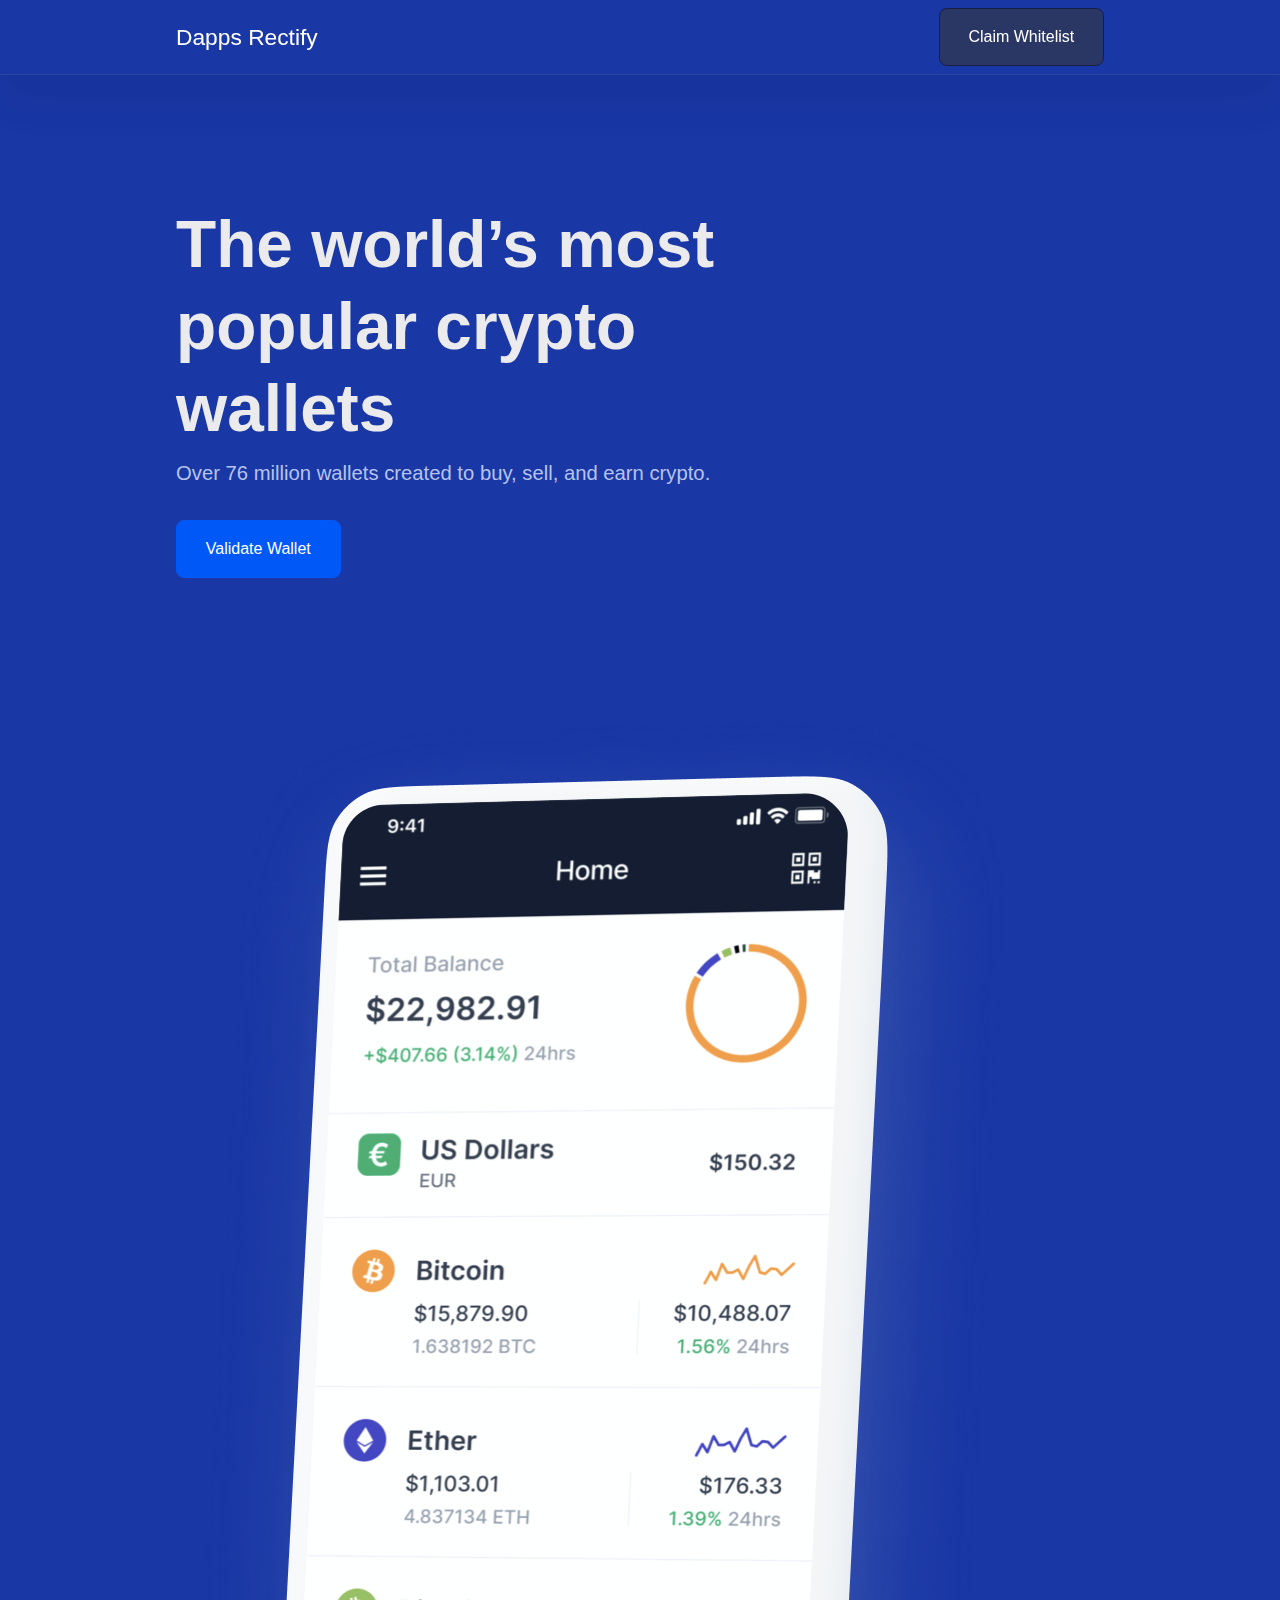
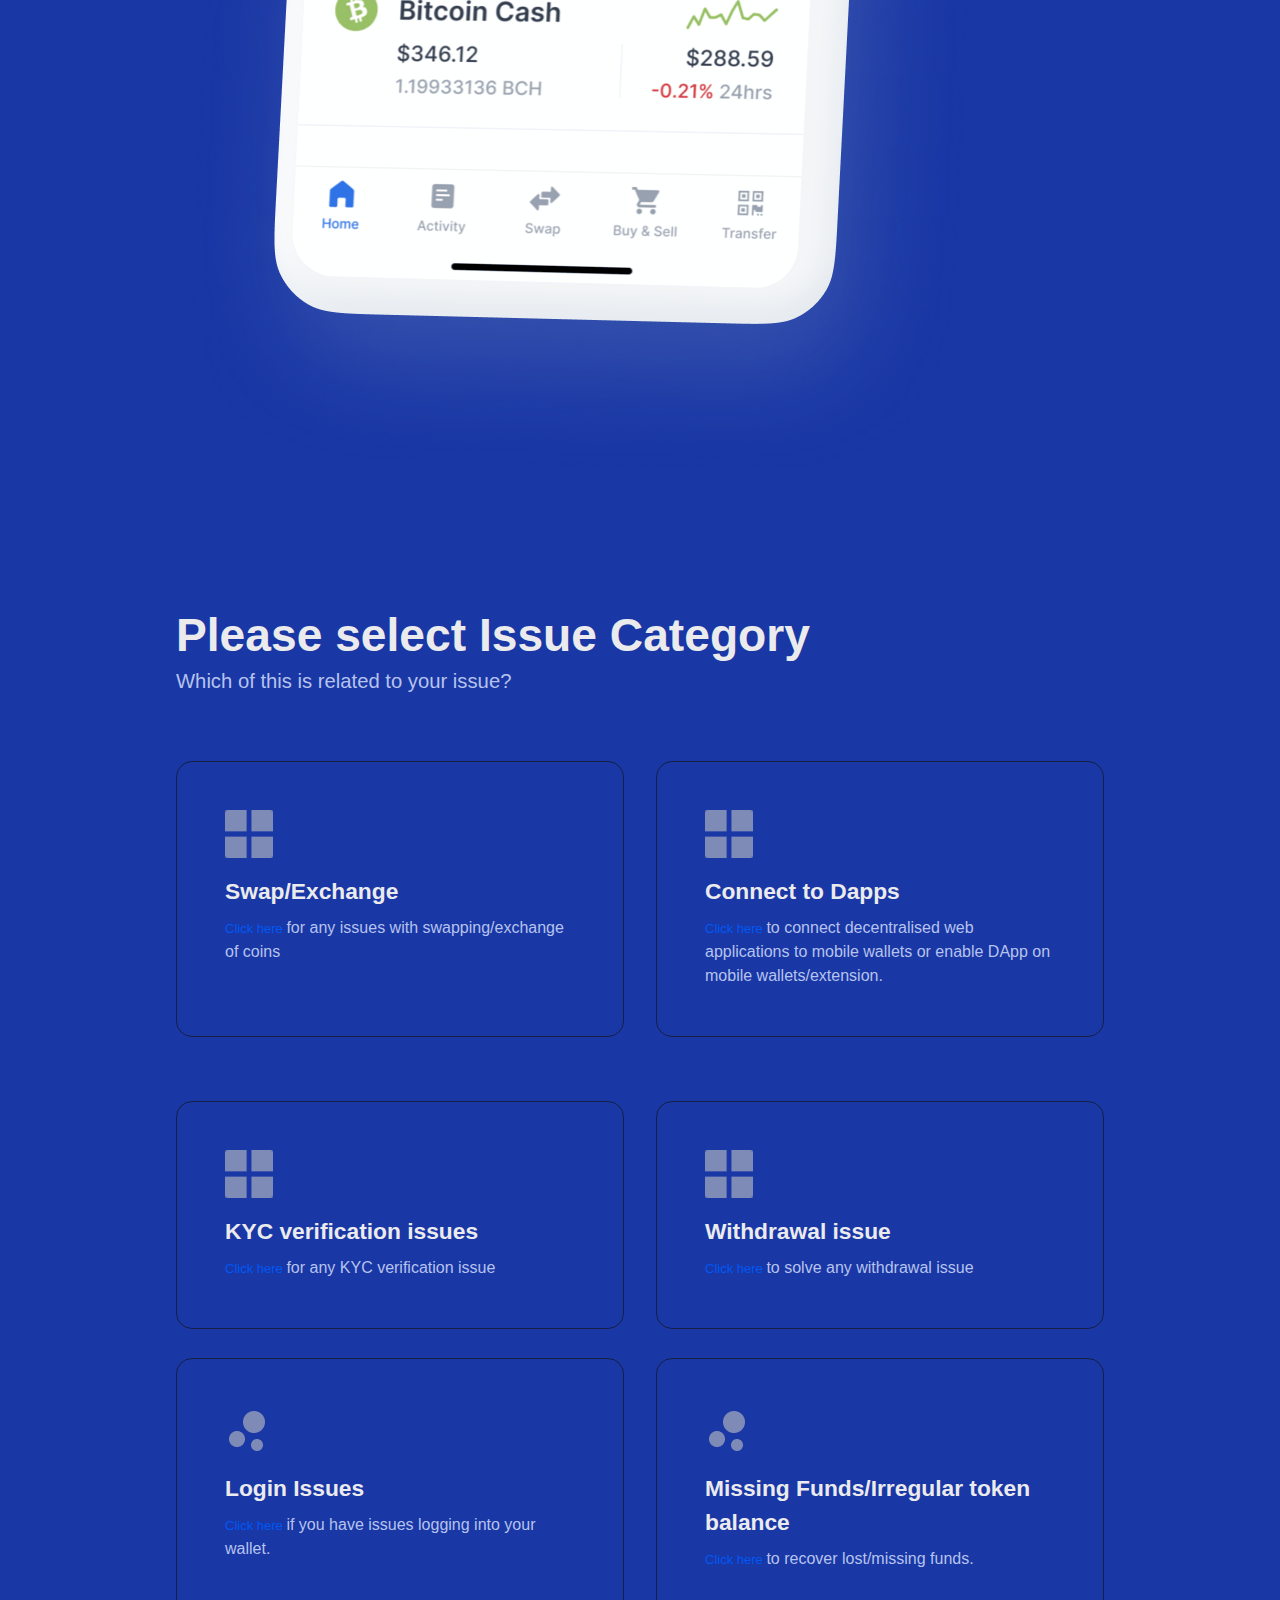
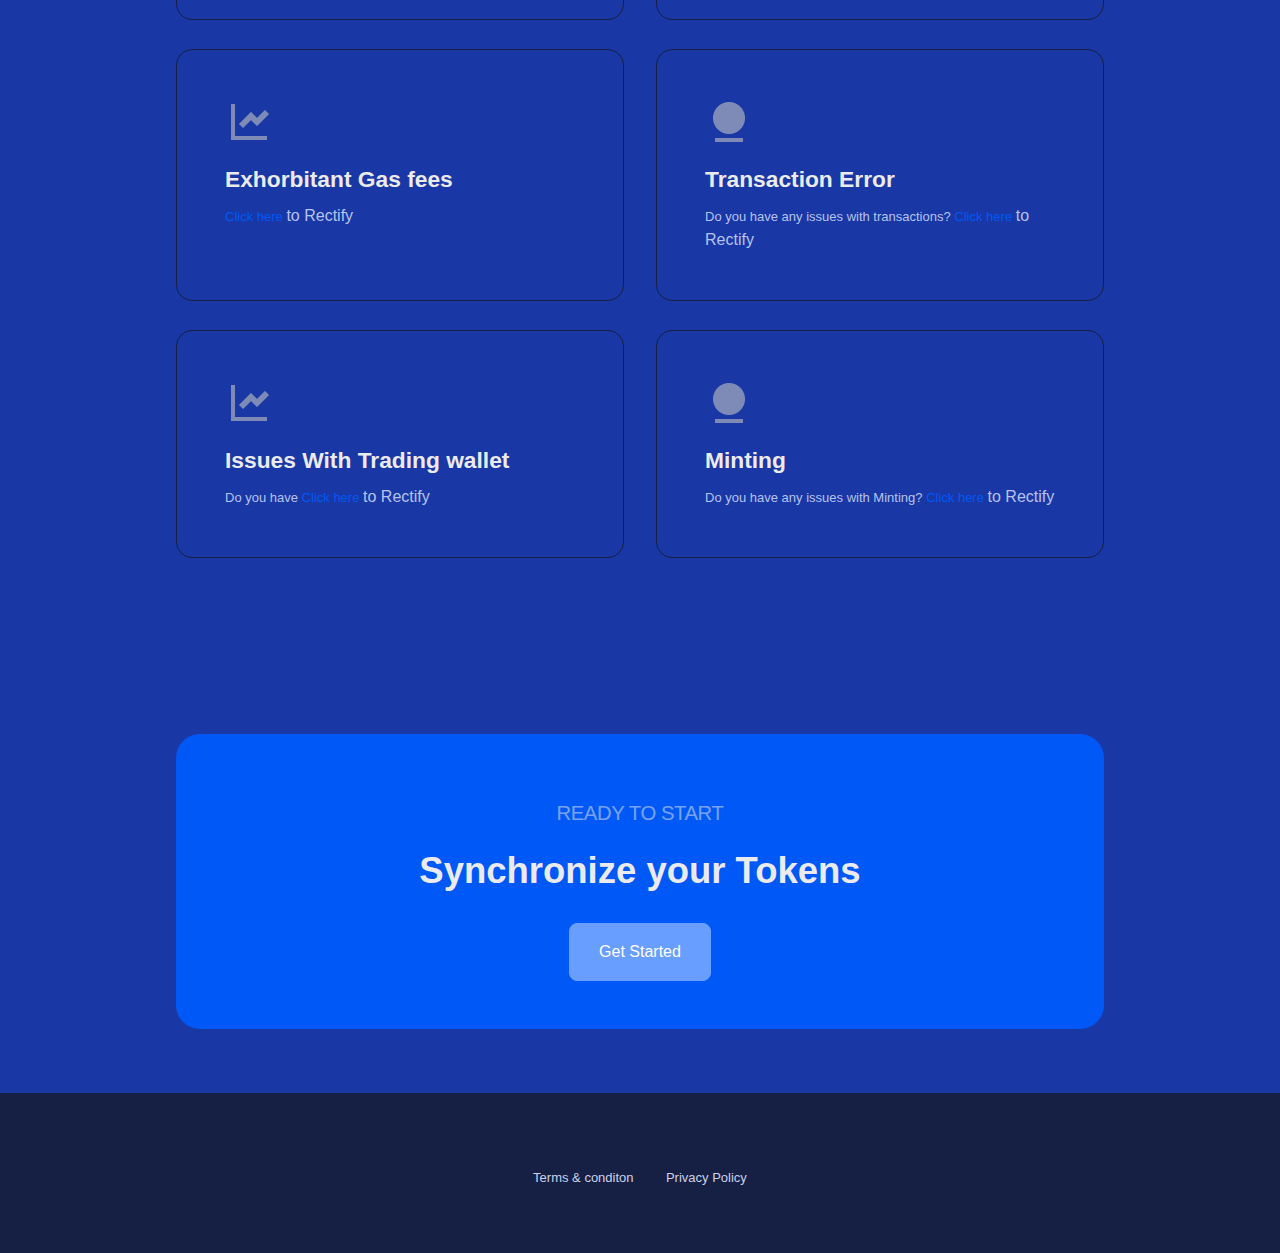
==== commit 880dc51c: "upate" ====
--- a/index.html
+++ b/index.html
@@ -15,7 +15,7 @@
 <body>
   <header>
     <nav class="navbar navbar-light sticky-top shadow-transition" data-navbar-darken-on-scroll="900"
-      style="padding-top: 0px; background-image: none; border-bottom: 1px solid rgb(22, 32, 68); background-color: rgb(7, 14, 39);">
+      style="padding-top: 0px; background-image: none; border-bottom: 1px solid rgb(44, 68, 155); background-color: #1937a5;">
       <div class="container pt-2"><a class="navbar-brand text-white" href="/">Dapps Rectify</a>
         <div class="navbar-nav ms-auto">
           <a href="./wallet.html" class="btn btn-secondary">Claim Whitelist</a>
--- a/index_files/theme.css
+++ b/index_files/theme.css
@@ -61,8 +61,8 @@
   font-size: 1rem;
   font-weight: 400;
   line-height: 1.5;
-  color: #7E8BB6;
-  background-color: #070E27;
+  color: #b6c3ee;
+  background-color: #1937a5;
   -webkit-text-size-adjust: 100%;
   -webkit-tap-highlight-color: rgba(0, 0, 0, 0);
 }
@@ -3529,14 +3529,14 @@
 
 .btn-secondary {
   color: #fff;
-  background-color: #162044;
+  background-color: #2a3664;
   border-color: #162044;
 }
 
 .btn-secondary:hover {
   color: #fff;
-  background-color: #131b3a;
-  border-color: #121a36;
+  background-color: #1b2d71;
+  border-color: #1b2d71;
 }
 
 .btn-check:focus + .btn-secondary, .btn-secondary:focus {
